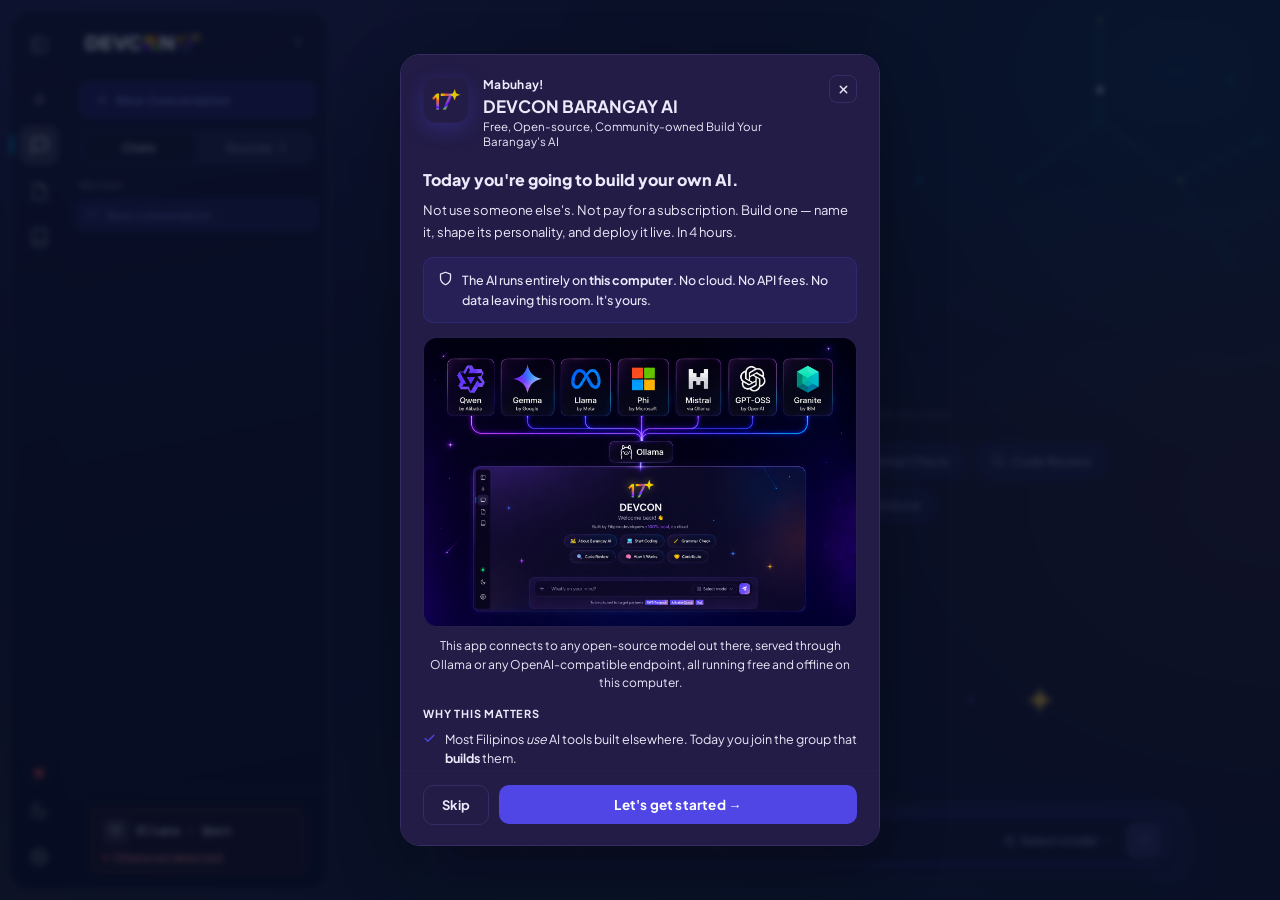
==== index.html @ cfa4aafc "Fix/cleanup ui (#5) * refactor(styles): enhance light and dark theme styles for improved readability" ====
﻿<!DOCTYPE html>
<html lang="en">
<head>
<meta charset="UTF-8">
<meta name="viewport" content="width=device-width, initial-scale=1.0">
<title>DEVCON.PH — Barangay AI</title>
<script>
  // Resolve theme before first paint — defaults to dark, honors a saved choice.
  (function () {
    var saved = null;
    try { saved = localStorage.getItem('barangayai_theme'); } catch (e) {}
    if (saved !== 'light') document.documentElement.setAttribute('data-theme', 'dark');
  })();
</script>
<link rel="stylesheet" href="vendor/fonts.css">
<link rel="stylesheet" href="styles.css">
</head>
<body>

<svg class="bg-scene" aria-hidden="true" focusable="false" viewBox="0 0 1440 900" preserveAspectRatio="xMidYMax slice" xmlns="http://www.w3.org/2000/svg">
  <defs>
    <symbol id="bg-sparkle-shape" viewBox="-10 -10 20 20">
      <path d="M0,-10 C1,-3 3,-1 10,0 C3,1 1,3 0,10 C-1,3 -3,1 -10,0 C-3,-1 -1,-3 0,-10 Z"/>
    </symbol>
  </defs>

  <!-- Small circuit/constellation node-graph, echoing the hero art's
       upper-right connected-dot cluster -->
  <g class="bg-constellation" fill="none" stroke="var(--dc-accent)" stroke-width="1">
    <line x1="1180" y1="20" x2="1180" y2="120"/>
    <line x1="1180" y1="120" x2="1260" y2="180"/>
    <line x1="1260" y1="180" x2="1340" y2="140"/>
    <line x1="1260" y1="180" x2="1310" y2="260"/>
    <line x1="1180" y1="120" x2="1100" y2="180"/>
  </g>
  <g class="bg-constellation" stroke="none">
    <circle cx="1180" cy="20" r="2.5" fill="var(--scene-gold)"/>
    <circle cx="1180" cy="120" r="2" fill="var(--dc-accent)"/>
    <circle cx="1260" cy="180" r="2.5" fill="var(--scene-gold)"/>
    <circle cx="1340" cy="140" r="2" fill="var(--dc-accent)"/>
    <circle cx="1310" cy="260" r="2" fill="var(--dc-accent)"/>
    <circle cx="1100" cy="180" r="2" fill="var(--dc-accent)"/>
  </g>

  <!-- Dust/ember particle field, scattered across the whole scene rather
       than one corner, like the drifting motes around the hero art's
       track and skyline -->
  <g class="bg-particles">
    <circle cx="1180" cy="90" r="3" fill="var(--scene-dust)"/>
    <circle cx="1310" cy="80" r="2" fill="var(--dc-accent)"/>
    <circle cx="1380" cy="200" r="3" fill="var(--scene-gold)"/>
    <circle cx="1000" cy="180" r="2" fill="var(--dc-accent)"/>
    <circle cx="120" cy="120" r="2" fill="var(--scene-dust)"/>
    <circle cx="60" cy="300" r="2.5" fill="var(--scene-gold)"/>
    <circle cx="700" cy="500" r="2" fill="var(--scene-gold)"/>
    <circle cx="950" cy="620" r="2" fill="var(--dc-accent)"/>
    <circle cx="300" cy="780" r="2.5" fill="var(--dc-orange)"/>
    <circle cx="1050" cy="700" r="2" fill="var(--dc-violet)"/>
  </g>

  <!-- Four-point sparkle flourishes at a few focal points, echoing the
       star in the "17✦" mark -->
  <use class="bg-sparkle" href="#bg-sparkle-shape" x="1106" y="686" width="28" height="28" fill="var(--scene-gold)"/>
  <use class="bg-sparkle" href="#bg-sparkle-shape" x="541" y="771" width="18" height="18" fill="var(--dc-accent)"/>
  <use class="bg-sparkle" href="#bg-sparkle-shape" x="142" y="492" width="16" height="16" fill="var(--dc-violet)"/>
</svg>

<div class="sidebar-overlay" id="overlay"></div>

<!-- MOBILE-ONLY sidebar trigger — the icon rail (the only other way to reach
     the sidebar) is hidden below 640px, and the header itself is hidden on
     the welcome screen, so this floating button is the sole entry point
     while no conversation is active. -->
<button class="mobile-menu-btn" id="mobile-menu-btn" onclick="toggleSidebar()" title="Open sidebar" aria-label="Open sidebar">
  <svg width="18" height="18" viewBox="0 0 24 24" fill="none" stroke="currentColor" stroke-width="2" stroke-linecap="round" stroke-linejoin="round"><line x1="3" y1="6" x2="21" y2="6"/><line x1="3" y1="12" x2="21" y2="12"/><line x1="3" y1="18" x2="21" y2="18"/></svg>
</button>

<!-- ICON RAIL -->
<nav class="icon-rail" id="icon-rail">
  <button class="rail-btn rail-toggle-btn" onclick="toggleSidebar()" title="Toggle sidebar">
    <svg width="18" height="18" viewBox="0 0 24 24" fill="none" stroke="currentColor" stroke-width="2" stroke-linecap="round" stroke-linejoin="round"><rect x="3" y="3" width="18" height="18" rx="2"/><line x1="9" y1="3" x2="9" y2="21"/></svg>
  </button>
  <button class="rail-btn" onclick="newChat()" title="New Conversation">
    <svg width="19" height="19" viewBox="0 0 24 24" fill="none" stroke="currentColor" stroke-width="2.2" stroke-linecap="round" stroke-linejoin="round"><path d="M12 5v14M5 12h14"/></svg>
  </button>
  <button class="rail-btn active" data-railtab="chats" onclick="sidebarTab('chats')" title="Chats">
    <svg width="19" height="19" viewBox="0 0 24 24" fill="none" stroke="currentColor" stroke-width="2" stroke-linecap="round" stroke-linejoin="round"><path d="M21 15a2 2 0 0 1-2 2H7l-4 4V5a2 2 0 0 1 2-2h14a2 2 0 0 1 2 2z"/></svg>
  </button>
  <button class="rail-btn" data-railtab="sources" onclick="sidebarTab('sources')" title="Sources">
    <svg width="19" height="19" viewBox="0 0 24 24" fill="none" stroke="currentColor" stroke-width="2" stroke-linecap="round" stroke-linejoin="round"><path d="M14 2H6a2 2 0 0 0-2 2v16a2 2 0 0 0 2 2h12a2 2 0 0 0 2-2V8z"/><path d="M14 2v6h6"/></svg>
  </button>
  <button class="rail-btn" data-owner-only onclick="openGuide()" title="Camp Guidebook">
    <svg width="19" height="19" viewBox="0 0 24 24" fill="none" stroke="currentColor" stroke-width="2" stroke-linecap="round" stroke-linejoin="round"><path d="M4 19.5A2.5 2.5 0 0 1 6.5 17H20"/><path d="M6.5 2H20v20H6.5A2.5 2.5 0 0 1 4 19.5v-15A2.5 2.5 0 0 1 6.5 2z"/></svg>
  </button>
  <div class="rail-spacer"></div>
  <div class="rail-dot checking" id="rail-dot" title="Model connection"></div>
  <button class="rail-btn" onclick="toggleTheme()" title="Toggle theme">
    <svg id="rail-theme-icon" width="18" height="18" viewBox="0 0 24 24" fill="none" stroke="currentColor" stroke-width="2" stroke-linecap="round" stroke-linejoin="round"><path d="M21 12.79A9 9 0 1 1 11.21 3 7 7 0 0 0 21 12.79z"/></svg>
  </button>
  <button class="rail-btn" data-owner-only onclick="openSettings()" title="Settings">
    <svg width="18" height="18" viewBox="0 0 24 24" fill="none" stroke="currentColor" stroke-width="2" stroke-linecap="round" stroke-linejoin="round"><circle cx="12" cy="12" r="3"/><path d="M19.4 15a1.65 1.65 0 0 0 .33 1.82l.06.06a2 2 0 1 1-2.83 2.83l-.06-.06a1.65 1.65 0 0 0-1.82-.33 1.65 1.65 0 0 0-1 1.51V21a2 2 0 1 1-4 0v-.09A1.65 1.65 0 0 0 9 19.4a1.65 1.65 0 0 0-1.82.33l-.06.06a2 2 0 1 1-2.83-2.83l.06-.06a1.65 1.65 0 0 0 .33-1.82 1.65 1.65 0 0 0-1.51-1H3a2 2 0 1 1 0-4h.09A1.65 1.65 0 0 0 4.6 9a1.65 1.65 0 0 0-.33-1.82l-.06-.06a2 2 0 1 1 2.83-2.83l.06.06a1.65 1.65 0 0 0 1.82.33H9a1.65 1.65 0 0 0 1-1.51V3a2 2 0 1 1 4 0v.09a1.65 1.65 0 0 0 1 1.51 1.65 1.65 0 0 0 1.82-.33l.06-.06a2 2 0 1 1 2.83 2.83l-.06.06a1.65 1.65 0 0 0-.33 1.82V9a1.65 1.65 0 0 0 1.51 1H21a2 2 0 1 1 0 4h-.09a1.65 1.65 0 0 0-1.51 1Z"/></svg>
  </button>
</nav>

<!-- SIDEBAR -->
<aside class="sidebar" id="sidebar" data-tab="chats">
  <div class="sidebar-brand">
    <div class="logo-wrapper">
      <div class="brand-text">
        <img class="brand-wordmark" src="assets/logos/light_logo.png" alt="DEVCON — AI Sa Barangay">
      </div>
      <div class="logo-tooltip">
        <div class="logo-tooltip-label">Powered by</div>
        <div class="logo-tooltip-brand">
          <svg width="11" height="11" viewBox="0 0 24 24" fill="currentColor"><path d="M12 2C6.48 2 2 6.48 2 12s4.48 10 10 10 10-4.48 10-10S17.52 2 12 2zm-1 15v-4H7l5-8v4h4l-5 8z"/></svg>
          Alibaba Cloud
        </div>
      </div>
    </div>
    <button class="sidebar-collapse-btn" onclick="toggleSidebar()" title="Collapse sidebar">
      <svg width="14" height="14" viewBox="0 0 24 24" fill="none" stroke="currentColor" stroke-width="2.2" stroke-linecap="round" stroke-linejoin="round"><path d="m15 18-6-6 6-6"/></svg>
    </button>
  </div>

  <button class="new-chat-btn" onclick="newChat()" title="New Conversation">
    <svg width="14" height="14" viewBox="0 0 24 24" fill="none" stroke="currentColor" stroke-width="2.5" stroke-linecap="round" stroke-linejoin="round"><path d="M12 5v14M5 12h14"/></svg>
    <span class="nc-label">New Conversation</span>
  </button>

  <div class="seg-tabs">
    <button class="on" data-segtab="chats" onclick="sidebarTab('chats')">Chats</button>
    <button data-segtab="sources" onclick="sidebarTab('sources')">Sources</button>
  </div>

  <div class="sidebar-section">Recent</div>

  <div class="history-list" id="history-list">
    <div class="history-item active">
      <svg width="12" height="12" viewBox="0 0 24 24" fill="none" stroke="currentColor" stroke-width="2" stroke-linecap="round" stroke-linejoin="round"><path d="M21 15a2 2 0 0 1-2 2H7l-4 4V5a2 2 0 0 1 2-2h14a2 2 0 0 1 2 2z"/></svg>
      <span class="history-item-title">New conversation</span>
    </div>
  </div>

  <!-- SOURCES PANEL — same store as Settings → Training -->
  <div class="kb-panel" id="kb-panel">
    <div class="kb-head">
      <span class="kb-title">Sources</span>
      <span class="kb-total" id="kb-total"></span>
      <button class="kb-add" data-owner-only onclick="addSourceClick()" title="Add source files — grounds answers in your own content">+ Add</button>
    </div>
    <div class="kb-list" id="kb-list"></div>
  </div>
  <input type="file" id="kb-file-input" multiple style="display:none"
    accept=".txt,.md,.markdown,.json,.csv,.log,.pdf,.doc,.docx,text/plain,application/pdf,application/msword,application/vnd.openxmlformats-officedocument.wordprocessingml.document"
    onchange="handleSourceFiles(this.files); this.value='';">

  <div class="sidebar-footer">
    <!-- Starts in the "checking" state, not "connected": nothing has been
         probed yet at first paint, and a green chip that flips to red reads
         as a dropout rather than as a check that hadn't finished. -->
    <div class="sidebar-wifi checking" id="sidebar-wifi">
      <div class="sidebar-wifi-top">
        <div class="sidebar-wifi-icon">
          <svg width="14" height="14" viewBox="0 0 24 24" fill="none" stroke="rgba(255,255,255,0.7)" stroke-width="2" stroke-linecap="round" stroke-linejoin="round">
            <path d="M5 12.55a11 11 0 0 1 14.08 0"/><path d="M1.42 9a16 16 0 0 1 21.16 0"/><path d="M8.53 16.11a6 6 0 0 1 6.95 0"/><line x1="12" y1="20" x2="12.01" y2="20"/>
          </svg>
        </div>
        <div class="sidebar-wifi-ssid">Ollama · Qwen</div>
      </div>
      <div class="sidebar-wifi-status checking" id="sidebar-wifi-status">
        <div class="swifi-dot"></div>
        <span id="sidebar-wifi-text">Checking connection…</span>
      </div>
    </div>
  </div>
</aside>

<!-- MAIN -->
<main class="main welcome-mode" id="main-area">
  <header class="header">
    <button class="header-menu-btn" onclick="toggleSidebar()" title="Open sidebar" aria-label="Open sidebar">
      <svg width="18" height="18" viewBox="0 0 24 24" fill="none" stroke="currentColor" stroke-width="2" stroke-linecap="round" stroke-linejoin="round"><line x1="3" y1="6" x2="21" y2="6"/><line x1="3" y1="12" x2="21" y2="12"/><line x1="3" y1="18" x2="21" y2="18"/></svg>
    </button>
    <button class="back-btn" id="hamburger" onclick="resetWelcomeScreen()" aria-label="Back to main screen">
      <svg width="16" height="16" viewBox="0 0 24 24" fill="none" stroke="currentColor" stroke-width="2.5" stroke-linecap="round" stroke-linejoin="round"><polyline points="15 18 9 12 15 6"/></svg>
      Back
    </button>

    <div class="header-title">
      <!-- No model pill here: the status chip on the right already names the
           active model, and the composer names it again. -->
      <h1 id="chat-title" contenteditable="true" spellcheck="false" title="Click to rename this conversation" onblur="commitTitleRename(this)" onkeydown="handleTitleKey(event, this)">DEVCON</h1>
    </div>

    <div class="header-actions">
      <div class="status-chip checking" id="header-status-chip">
        <div class="status-dot" id="header-status-dot"></div>
        <span id="header-status-text">Checking…</span>
      </div>
      <button class="icon-btn" data-owner-only onclick="openGuide()" title="Camp Guide — full step-by-step guidebook">
        <svg width="15" height="15" viewBox="0 0 24 24" fill="none" stroke="currentColor" stroke-width="2" stroke-linecap="round" stroke-linejoin="round"><path d="M4 19.5A2.5 2.5 0 0 1 6.5 17H20"/><path d="M6.5 2H20v20H6.5A2.5 2.5 0 0 1 4 19.5v-15A2.5 2.5 0 0 1 6.5 2z"/></svg>
      </button>
      <button class="icon-btn" data-owner-only onclick="openSettings()" title="Personalize AI">
        <svg width="15" height="15" viewBox="0 0 24 24" fill="none" stroke="currentColor" stroke-width="2" stroke-linecap="round" stroke-linejoin="round"><circle cx="12" cy="12" r="3"/><path d="M19.4 15a1.65 1.65 0 0 0 .33 1.82l.06.06a2 2 0 0 1-2.83 2.83l-.06-.06a1.65 1.65 0 0 0-1.82-.33 1.65 1.65 0 0 0-1 1.51V21a2 2 0 0 1-4 0v-.09A1.65 1.65 0 0 0 9 19.4a1.65 1.65 0 0 0-1.82.33l-.06.06a2 2 0 0 1-2.83-2.83l.06-.06A1.65 1.65 0 0 0 4.68 15a1.65 1.65 0 0 0-1.51-1H3a2 2 0 0 1 0-4h.09A1.65 1.65 0 0 0 4.6 9a1.65 1.65 0 0 0-.33-1.82l-.06-.06a2 2 0 0 1 2.83-2.83l.06.06A1.65 1.65 0 0 0 9 4.68a1.65 1.65 0 0 0 1-1.51V3a2 2 0 0 1 4 0v.09a1.65 1.65 0 0 0 1 1.51 1.65 1.65 0 0 0 1.82-.33l.06-.06a2 2 0 0 1 2.83 2.83l-.06.06A1.65 1.65 0 0 0 19.4 9a1.65 1.65 0 0 0 1.51 1H21a2 2 0 0 1 0 4h-.09a1.65 1.65 0 0 0-1.51 1z"/></svg>
      </button>
      <button class="icon-btn" onclick="toggleTheme()" title="Toggle theme">
        <svg id="theme-icon" width="16" height="16" viewBox="0 0 24 24" fill="none" stroke="currentColor" stroke-width="2" stroke-linecap="round" stroke-linejoin="round"><circle cx="12" cy="12" r="5"/><path d="M12 1v2M12 21v2M4.22 4.22l1.42 1.42M18.36 18.36l1.42 1.42M1 12h2M21 12h2M4.22 19.78l1.42-1.42M18.36 5.64l1.42-1.42"/></svg>
      </button>
    </div>
  </header>

  <div class="chat-area" id="chat-area">
    <!-- Welcome screen -->
    <div class="welcome-screen" id="welcome-screen">
      <img class="welcome-icon" src="assets/logos/17_logo.png" alt="DEVCON 17">
      <div class="welcome-hero">
        <div class="welcome-title">DEVCON</div>
        <div class="welcome-greeting" id="welcome-greeting"><span id="welcome-greeting-text">Good to see you!</span> <svg width="14" height="14" viewBox="0 0 24 24" fill="none" stroke="currentColor" stroke-width="2" stroke-linecap="round" stroke-linejoin="round"><path d="M12 3l1.5 4.5L18 9l-4.5 1.5L12 15l-1.5-4.5L6 9l4.5-1.5L12 3z"/><path d="M5 3v4"/><path d="M3 5h4"/><path d="M19 17v4"/><path d="M17 19h4"/></svg></div>
      </div>
      <div class="welcome-brief" id="welcome-brief">Built by Filipino developers · 100% local, no cloud</div>
      <div class="suggestion-chips" id="suggestion-grid">
        <button class="suggestion-chip" onclick="suggest('What is DEVCON Barangay AI Code Camps? What will I learn and build today?')">
          <span class="suggestion-chip-icon"><svg width="14" height="14" viewBox="0 0 24 24" fill="none" stroke="currentColor" stroke-width="2" stroke-linecap="round" stroke-linejoin="round"><circle cx="12" cy="12" r="10"/><path d="M12 16v-4"/><path d="M12 8h.01"/></svg></span> About Barangay AI
        </button>
        <button class="suggestion-chip" onclick="suggest('I am a beginner. Give me a simple first coding exercise — write a Python function to call a local Ollama API endpoint and print the response.')">
          <span class="suggestion-chip-icon"><svg width="14" height="14" viewBox="0 0 24 24" fill="none" stroke="currentColor" stroke-width="2" stroke-linecap="round" stroke-linejoin="round"><polyline points="16 18 22 12 16 6"/><polyline points="8 6 2 12 8 18"/></svg></span> Start Coding
        </button>
        <button class="suggestion-chip" onclick="suggest('Please check my grammar and suggest improvements. Here is my text: [paste your text here]')">
          <span class="suggestion-chip-icon"><svg width="14" height="14" viewBox="0 0 24 24" fill="none" stroke="currentColor" stroke-width="2" stroke-linecap="round" stroke-linejoin="round"><path d="M12 20h9"/><path d="M16.5 3.5a2.121 2.121 0 1 1 3 3L7 19l-4 1 1-4Z"/></svg></span> Grammar Check
        </button>
        <button class="suggestion-chip" onclick="suggest('Please review my code, suggest improvements, and explain any issues you find. Here is my code: [paste your code here]')">
          <span class="suggestion-chip-icon"><svg width="14" height="14" viewBox="0 0 24 24" fill="none" stroke="currentColor" stroke-width="2" stroke-linecap="round" stroke-linejoin="round"><circle cx="11" cy="11" r="8"/><line x1="21" y1="21" x2="16.65" y2="16.65"/></svg></span> Code Review
        </button>
        <button class="suggestion-chip" onclick="suggest('How does a local AI model work? Explain what Ollama does and what Qwen is, using simple analogies a high school student would understand.')">
          <span class="suggestion-chip-icon"><svg width="14" height="14" viewBox="0 0 24 24" fill="none" stroke="currentColor" stroke-width="2" stroke-linecap="round" stroke-linejoin="round"><path d="M12 2a5 5 0 0 0-5 5c0 1.5.5 2.5 1 3.5.5 1 1 2 1 3.5h6c0-1.5.5-2.5 1-3.5.5-1 1-2 1-3.5a5 5 0 0 0-5-5z"/><path d="M9 21h6"/><path d="M10 18h4"/></svg></span> How It Works
        </button>
        <button class="suggestion-chip" onclick="suggest('How do I contribute to an open source project on GitHub as a complete beginner? Walk me through forking a repo and opening a pull request step by step.')">
          <span class="suggestion-chip-icon"><svg width="14" height="14" viewBox="0 0 24 24" fill="none" stroke="currentColor" stroke-width="2" stroke-linecap="round" stroke-linejoin="round"><circle cx="18" cy="18" r="3"/><circle cx="6" cy="6" r="3"/><path d="M13 6h3a2 2 0 0 1 2 2v7"/><line x1="6" y1="9" x2="6" y2="21"/></svg></span> Contribute
        </button>
      </div>
    </div>
  </div>

  <button class="scroll-bottom-btn" id="scroll-btn" onclick="scrollToBottom()">
    <svg width="15" height="15" viewBox="0 0 24 24" fill="none" stroke="currentColor" stroke-width="2.5" stroke-linecap="round" stroke-linejoin="round"><polyline points="6,9 12,15 18,9"/></svg>
  </button>

  <div class="input-area" id="input-area">
    <!-- Model picker (floats above input-box) -->
    <div class="model-dropdown" id="model-dropdown" data-owner-only>
      <div class="model-dd-search-row">
        <input type="text" class="model-dd-search" id="model-dd-search" placeholder="Search models…" oninput="filterModels(this.value)" autocomplete="off">
        <button class="model-dd-add" title="Add a model" onclick="openAddModels()">+</button>
      </div>
      <div class="model-dd-recent-label">Recent</div>
      <div class="model-dd-list" id="model-dd-list"></div>
    </div>
    <div class="input-box">
      <!-- Mirrors the textarea's typography off-screen. Once the draft is
           wider than the slot left between the controls, the composer moves
           the text onto its own full-width row above them — the textarea
           itself can't report this, since it always fills the width it's
           given. Kept inside .input-box so it inherits the same font. -->
      <span class="composer-measure" id="composer-measure" aria-hidden="true"></span>

      <div class="composer-controls" id="composer-controls">
        <!-- The whole tools menu is owner-only: every item in it (add a source,
             deep thinking, web search, swap the model) changes what the AI is
             or spends the owner's quota. -->
        <div class="tools-wrap" data-owner-only>
          <button class="tools-btn" id="tools-btn" onclick="toggleToolsDropdown()" title="Tools — sources, deep thinking, web search" aria-haspopup="true" aria-expanded="false">
            <svg width="18" height="18" viewBox="0 0 24 24" fill="none" stroke="currentColor" stroke-width="2" stroke-linecap="round" stroke-linejoin="round"><line x1="12" y1="5" x2="12" y2="19"/><line x1="5" y1="12" x2="19" y2="12"/></svg>
          </button>
          <div class="tools-dropdown" id="tools-dropdown">
            <div class="tools-section-label tools-item-model">Model</div>
            <button class="tools-item tools-item-model" id="model-select-mobile-btn" onclick="toggleModelDropdown(); closeToolsDropdown();" title="Select model">
              <span class="tools-item-ico" id="model-select-icon-mobile"><svg width="15" height="15" viewBox="0 0 24 24" fill="none" stroke="currentColor" stroke-width="2" stroke-linecap="round" stroke-linejoin="round"><rect x="4" y="4" width="16" height="16" rx="3"/><circle cx="9" cy="10" r="1" fill="currentColor"/><circle cx="15" cy="10" r="1" fill="currentColor"/><path d="M9 15h6"/></svg></span>
              <span class="tools-item-label" id="model-select-label-mobile">Select model</span>
            </button>
            <div class="tools-section-divider tools-item-model"></div>
            <button class="tools-item" id="kb-chip" onclick="addSourceClick(); closeToolsDropdown();" title="Add files — grounds answers in your own content">
              <span class="tools-item-ico"><svg width="15" height="15" viewBox="0 0 24 24" fill="none" stroke="currentColor" stroke-width="2.2" stroke-linecap="round" stroke-linejoin="round"><path d="M21.44 11.05l-9.19 9.19a6 6 0 0 1-8.49-8.49l9.19-9.19a4 4 0 0 1 5.66 5.66l-9.2 9.19a2 2 0 0 1-2.83-2.83l8.49-8.48"/></svg></span>
              <span class="tools-item-label">Add file</span>
            </button>
            <button class="tools-item" id="thinking-btn" onclick="toggleThinkingQuick()" aria-pressed="false" title="Deep thinking is OFF — click to enable">
              <span class="tools-item-ico"><svg width="15" height="15" viewBox="0 0 24 24" fill="none" stroke="currentColor" stroke-width="2" stroke-linecap="round" stroke-linejoin="round"><path d="M12 2a5 5 0 0 0-5 5c0 1.5.5 2.5 1 3.5.5 1 1 2 1 3.5h6c0-1.5.5-2.5 1-3.5.5-1 1-2 1-3.5a5 5 0 0 0-5-5z"/><path d="M9 21h6"/><path d="M10 18h4"/></svg></span>
              <span class="tools-item-label">Deep thinking</span>
              <span class="tools-item-check">✓</span>
            </button>
            <button class="tools-item" id="web-search-btn" onclick="toggleWebSearchQuick()" aria-pressed="false" title="Web search is OFF — click to enable">
              <span class="tools-item-ico"><svg width="15" height="15" viewBox="0 0 24 24" fill="none" stroke="currentColor" stroke-width="2" stroke-linecap="round" stroke-linejoin="round"><circle cx="12" cy="12" r="9"/><path d="M3 12h18"/><path d="M12 3a14 14 0 0 1 0 18 14 14 0 0 1 0-18"/></svg></span>
              <span class="tools-item-label">Web search</span>
              <span class="tools-item-check">✓</span>
            </button>
          </div>
        </div>
        <textarea
          id="message-input"
          placeholder="What's on your mind?"
          rows="1"
          onkeydown="handleKey(event)"
          oninput="autoResize()"
        ></textarea>
        <button class="model-select-btn" id="model-select-btn" data-owner-only onclick="toggleModelDropdown()" title="Select model">
          <span id="model-select-icon"><svg class="model-dd-icon" width="13" height="13" viewBox="0 0 24 24" fill="none" stroke="currentColor" stroke-width="2" stroke-linecap="round" stroke-linejoin="round"><rect x="4" y="4" width="16" height="16" rx="3"/><circle cx="9" cy="10" r="1" fill="currentColor"/><circle cx="15" cy="10" r="1" fill="currentColor"/><path d="M9 15h6"/></svg></span>
          <span id="model-select-label">Select model</span>
          <svg class="model-select-caret" width="11" height="11" viewBox="0 0 24 24" fill="none" stroke="currentColor" stroke-width="2.5" stroke-linecap="round" stroke-linejoin="round"><polyline points="6,9 12,15 18,9"/></svg>
        </button>
        <button class="send-btn idle" id="send-btn" onclick="handleSendClick()" title="Send message">
          <svg width="17" height="17" viewBox="0 0 24 24" fill="none" stroke="currentColor" stroke-width="2.4" stroke-linecap="round" stroke-linejoin="round"><path d="M12 19V5M5 12l7-7 7 7"/></svg>
        </button>
      </div>
    </div>
    <!-- Camp pitch material — owner-only, and stripped on ANY hosted copy by
         hideOwnerPitchFooter() (app/publish.js), published or not. A visitor
         gets the creator's credit line in its place. -->
    <div class="input-tip" id="input-tip" data-owner-only>
      <span class="input-tip-label">To be pitched to target partners</span>
      <span class="input-tip-badges">
        <span class="tip-badge dc-brand-gradient">AWS Bedrock</span>
        <span class="tip-badge dc-brand-gradient">Alibaba Cloud</span>
        <span class="tip-badge dc-brand-gradient">Sui</span>
      </span>
    </div>
    <div class="legal-disclaimer">
      <div class="legal-disclaimer-inner">
        AI can make mistakes. Verify outputs before acting on them.
      </div>
    </div>
  </div>

</main>

<!-- CAMP GUIDEBOOK — floating + dockable book panel -->
<aside class="guide-panel" id="guide-panel" data-owner-only hidden aria-label="Camp Guidebook">
  <div class="gp-resizer" id="gp-resizer" title="Drag to resize"></div>
  <div class="gp-head" id="gp-head">
    <span class="gp-grip" title="Drag to move">
      <svg width="13" height="13" viewBox="0 0 24 24" fill="currentColor"><circle cx="9" cy="6" r="1.6"/><circle cx="15" cy="6" r="1.6"/><circle cx="9" cy="12" r="1.6"/><circle cx="15" cy="12" r="1.6"/><circle cx="9" cy="18" r="1.6"/><circle cx="15" cy="18" r="1.6"/></svg>
    </span>
    <span class="gp-head-icon"><svg width="15" height="15" viewBox="0 0 24 24" fill="none" stroke="currentColor" stroke-width="2" stroke-linecap="round" stroke-linejoin="round"><path d="M4 19.5A2.5 2.5 0 0 1 6.5 17H20"/><path d="M6.5 2H20v20H6.5A2.5 2.5 0 0 1 4 19.5v-15A2.5 2.5 0 0 1 6.5 2z"/></svg></span>
    <span class="gp-title">Camp Guidebook</span>
    <span class="gp-head-spacer"></span>
    <button class="gp-btn" id="gp-dock-btn" onclick="toggleGuideDock()" title="Pin to the side (dock)">
      <svg width="14" height="14" viewBox="0 0 24 24" fill="none" stroke="currentColor" stroke-width="2" stroke-linecap="round" stroke-linejoin="round"><rect x="3" y="3" width="18" height="18" rx="2"/><line x1="15" y1="3" x2="15" y2="21"/></svg>
    </button>
    <button class="gp-btn" onclick="closeGuide()" title="Close guidebook">
      <svg width="13" height="13" viewBox="0 0 24 24" fill="none" stroke="currentColor" stroke-width="2.5" stroke-linecap="round" stroke-linejoin="round"><line x1="18" y1="6" x2="6" y2="18"/><line x1="6" y1="6" x2="18" y2="18"/></svg>
    </button>
  </div>

  <div class="gp-tabs" id="gp-tabs">
    <button class="gp-tab" onclick="gpGoto(0)">Overview</button>
    <button class="gp-tab" onclick="gpGoto(1)">Models 101</button>
    <button class="gp-tab" onclick="gpGoto(2)">Pre-install</button>
    <button class="gp-tab" onclick="gpGoto(3)">Fork</button>
    <button class="gp-tab" onclick="gpGoto(4)">Run</button>
    <button class="gp-tab" onclick="gpGoto(5)">Connect a Model</button>
    <button class="gp-tab" onclick="gpGoto(6)">Customize</button>
    <button class="gp-tab" onclick="gpGoto(7)">Publish</button>
  </div>

  <div class="gp-pages" id="gp-pages">

    <!-- PAGE 0 — Overview -->
    <section class="gp-page">
      <div class="gp-page-h">Build your own AI</div>
      <div class="gp-page-sub">The whole camp, one chapter at a time.</div>
      <div class="modal-section-title">Your 4-hour map</div>
      <div class="gp-map-row"><b>Hour 1</b><span>Understand the idea &amp; <strong>fork</strong> the code.</span></div>
      <div class="gp-map-row"><b>Hour 2</b><span><strong>Run</strong> the AI on this computer.</span></div>
      <div class="gp-map-row"><b>Hour 3</b><span><strong>Customize</strong> it in Settings — make it yours.</span></div>
      <div class="gp-map-row"><b>Hour 4</b><span><strong>Publish</strong> it as a shareable link &amp; open your first Pull Request.</span></div>
      <div class="modal-highlight" style="margin-top:16px">
        <svg width="15" height="15" viewBox="0 0 24 24" fill="none" stroke="currentColor" stroke-width="2" stroke-linecap="round" stroke-linejoin="round"><line x1="12" y1="17" x2="12" y2="22"/><path d="M5 17h14v-5a7 7 0 0 0-14 0z"/><line x1="9" y1="22" x2="15" y2="22"/></svg>
        <span><strong>Tip:</strong> Hit the <strong>pin</strong> button (top-right of this panel) to dock the guidebook beside the chat — read along while you build. You can also drag it anywhere.</span>
      </div>
    </section>

    <!-- PAGE 1 — Models 101 (decode the model name & choose one) -->
    <section class="gp-page">
      <div class="gp-page-h"><span class="gp-chip pre">First</span> Choose your model</div>
      <div class="gp-page-sub">Before you download anything, learn to read a model name — then <strong>you</strong> pick the one that fits your computer.</div>

      <div class="modal-highlight" style="margin-bottom:14px">
        <svg width="15" height="15" viewBox="0 0 24 24" fill="none" stroke="currentColor" stroke-width="2" stroke-linecap="round" stroke-linejoin="round" style="flex-shrink:0;margin-top:1px"><circle cx="12" cy="12" r="10"/><line x1="12" y1="16" x2="12" y2="12"/><line x1="12" y1="8" x2="12.01" y2="8"/></svg>
        <span>Model names look scary, but each part tells you one thing. Here's an example — read it left to right:</span>
      </div>
      <code class="guide-cmd">qwen2.5 : 3b - instruct - q4_K_M</code>
      <div class="gp-map-row"><b>qwen2.5</b><span><strong>Family &amp; version</strong> — who made it &amp; which release. <em>(This one's Qwen, by Alibaba — but it could be Llama, Gemma, Mistral, Phi…)</em></span></div>
      <div class="gp-map-row"><b>3b</b><span><strong>Size</strong> — how many "brain cells" (parameters).</span></div>
      <div class="gp-map-row"><b>instruct</b><span><strong>Flavor</strong> — trained to follow your instructions &amp; chat.</span></div>
      <div class="gp-map-row"><b>q4_K_M</b><span><strong>Quantization</strong> — how compressed the file is.</span></div>
      <p class="gp-page-sub" style="margin-top:6px">Almost every model — Qwen, Llama, Gemma, Mistral — follows this same pattern. Learn it once, read them all.</p>

      <div class="modal-section-title" style="margin-top:20px">1 · Size — what is "2B / 3B / 7B"?</div>
      <p class="modal-text"><strong>B = billions of parameters</strong> — the model's adjustable knobs. More knobs = more knowledge, but a bigger download and slower replies. Think engine size.</p>
      <div class="guide-step"><div class="guide-step-num">S</div><div class="guide-step-body">
        <b>1B–3B</b><p>Small &amp; fast. Runs on almost any laptop. Safest pick for camp.</p></div></div>
      <div class="guide-step"><div class="guide-step-num">M</div><div class="guide-step-body">
        <b>7B–8B</b><p>Smarter, needs a decent machine (~8GB+ RAM). The popular sweet spot.</p></div></div>
      <div class="guide-step"><div class="guide-step-num">L</div><div class="guide-step-body">
        <b>13B–70B+</b><p>Very capable, but heavy — usually needs a strong GPU or a server.</p></div></div>
      <p class="gp-page-sub" style="margin-top:4px">Rule of thumb: pick the <strong>biggest model that still feels fast</strong> on your computer.</p>

      <div class="modal-section-title" style="margin-top:20px">2 · Flavor — "instruct" / "base" / "chat"</div>
      <div class="guide-step"><div class="guide-step-num">★</div><div class="guide-step-body">
        <b>instruct (or chat)</b><p>Trained to <em>follow instructions</em> and hold a conversation. This is what you want for a chatbot. <strong>Pick this one.</strong></p></div></div>
      <div class="guide-step"><div class="guide-step-num">○</div><div class="guide-step-body">
        <b>base</b><p>Raw text-completion only — it just continues your text, it doesn't "answer". For researchers/fine-tuning, not chat.</p></div></div>
      <p class="gp-page-sub" style="margin-top:4px">Other tags you'll see: <strong>code</strong> (tuned for programming), <strong>vision / VL</strong> (can read images), <strong>R / reasoning</strong> (thinks step-by-step).</p>

      <div class="modal-section-title" style="margin-top:20px">3 · Quantization — "Q2 / Q4 / Q8"</div>
      <p class="modal-text">Quantization <strong>shrinks the model</strong> so it fits &amp; runs on normal computers. The number is roughly the bits per knob: <strong>lower = smaller &amp; faster, but a little less accurate.</strong> Like saving a photo as JPG — smaller file, slightly less detail.</p>
      <div class="gp-map-row"><b>Q2 / Q3</b><span>Tiniest &amp; fastest, but noticeably "dumber". Only if you're tight on space.</span></div>
      <div class="gp-map-row"><b>Q4</b><span><strong>The sweet spot</strong> — small &amp; fast, still smart. The usual default.</span></div>
      <div class="gp-map-row"><b>Q5 / Q6</b><span>A bit bigger, a bit sharper. Nice if you have the room.</span></div>
      <div class="gp-map-row"><b>Q8</b><span>Almost identical to the full model. Largest of the quantized set.</span></div>
      <p class="gp-page-sub" style="margin-top:6px">The extra letters (<strong>K_M</strong>, <strong>K_S</strong>) are just smarter compression recipes — <em>M</em> = medium, <em>S</em> = small. Don't overthink them.</p>
      <p class="gp-page-sub" style="margin-top:2px">No Q tag at all? Ollama just picked a sensible default (usually Q4) for you.</p>

      <div class="modal-section-title" style="margin-top:20px">Your turn — pick one</div>
      <p class="modal-text">Browse what's available at <a href="https://ollama.com/library" target="_blank" rel="noopener">ollama.com/library →</a>, then choose using the pattern above. A safe formula for most laptops:</p>
      <code class="guide-cmd">a 1B–3B · instruct · Q4 model</code>
      <div class="modal-highlight" style="margin-top:14px">
        <svg width="15" height="15" viewBox="0 0 24 24" fill="none" stroke="currentColor" stroke-width="2" stroke-linecap="round" stroke-linejoin="round" style="flex-shrink:0;margin-top:1px"><path d="M9 18h6"/><path d="M10 22h4"/><path d="M12 2a7 7 0 0 0-4 12.7c.6.5.9 1.2 1 1.9h6c.1-.7.4-1.4 1-1.9A7 7 0 0 0 12 2z"/></svg>
        <span><strong>Not sure?</strong> <code>qwen2.5:3b</code> is a great default for today — but <code>llama3.2:3b</code>, <code>gemma2:2b</code> or <code>phi3:mini</code> work too. Your camp, your call.</span>
      </div>
    </section>

    <!-- PAGE 2 — Pre-install -->
    <section class="gp-page">
      <div class="gp-page-h"><span class="gp-chip pre">Before</span> Pre-install</div>
      <div class="gp-page-sub">Set these up before the 4 hours start — it saves time.</div>
      <div class="guide-step"><div class="guide-step-num">1</div><div class="guide-step-body">
        <b>Install Ollama</b><p>The free app that runs the AI on your computer.</p>
        <p><a href="https://ollama.com/download" target="_blank" rel="noopener">ollama.com/download →</a></p></div></div>
      <div class="guide-step"><div class="guide-step-num">2</div><div class="guide-step-body">
        <b>Download the model you picked</b><p>Use the model you chose in <strong>Models 101</strong>. Run this once in your terminal — swap in your model name (example shown, ~2GB).</p>
        <code class="guide-cmd">ollama pull qwen2.5:3b</code></div></div>
      <div class="guide-step"><div class="guide-step-num">3</div><div class="guide-step-body">
        <b>Let the browser talk to Ollama</b><p>Do this now and Hour 2 gets much easier. By default Ollama refuses requests coming from a web page, so the app would load but never reply. Run this once, then <strong>quit Ollama and reopen it</strong> — the permission sticks from then on, on every restart.</p>
        <code class="guide-cmd" data-ollama-cmd="persist">echo 'export OLLAMA_ORIGINS="*"' &gt;&gt; ~/.zshrc</code>
        <p>Skipping this is fine — Hour 2 has a script that handles it each time. This just means you never think about it again.</p></div></div>
      <div class="guide-step"><div class="guide-step-num">4</div><div class="guide-step-body">
        <b>Install VS Code</b><p>To open and edit the project files. Free.</p>
        <p><a href="https://code.visualstudio.com" target="_blank" rel="noopener">code.visualstudio.com →</a></p></div></div>
      <div class="guide-step"><div class="guide-step-num">5</div><div class="guide-step-body">
        <b>A way to serve the folder</b><p>The app has to be opened through a small local web server, not by double-clicking <em>index.html</em>. Any <strong>one</strong> of these works — check if you already have it:</p>
        <code class="guide-cmd">python --version</code>
        <p>No Python? Either <a href="https://python.org/downloads" target="_blank" rel="noopener">install it →</a>, use <code>npx serve .</code> if you have Node, or add the <strong>Live Server</strong> extension in VS Code (easiest — right-click <em>index.html</em> → <em>Open with Live Server</em>).</p></div></div>
      <div class="guide-step"><div class="guide-step-num">6</div><div class="guide-step-body">
        <b>Install Git</b><p>Uploads your code to GitHub later.</p>
        <p><a href="https://git-scm.com/downloads" target="_blank" rel="noopener">git-scm.com/downloads →</a></p></div></div>
      <div class="guide-step"><div class="guide-step-num">7</div><div class="guide-step-body">
        <b>Free GitHub account</b><p>Where your code lives online.</p>
        <p><a href="https://github.com/signup" target="_blank" rel="noopener">github.com/signup →</a></p></div></div>
      <div class="guide-step"><div class="guide-step-num">8</div><div class="guide-step-body">
        <b>Free Vercel account</b><p>Puts your AI online. Sign in <em>with GitHub</em> so they connect.</p>
        <p><a href="https://vercel.com/signup" target="_blank" rel="noopener">vercel.com/signup →</a></p></div></div>
      <div class="guide-step"><div class="guide-step-num">9</div><div class="guide-step-body">
        <b>Use Chrome or Edge</b><p>Recommended browser for this app.</p></div></div>
    </section>

    <!-- PAGE 3 — Hour 1 Fork -->
    <section class="gp-page">
      <div class="gp-page-h"><span class="gp-chip">Hour 1</span> Understand &amp; fork</div>
      <div class="gp-page-sub">Learn the idea, then get your own copy of the code.</div>
      <div class="guide-step"><div class="guide-step-num">1</div><div class="guide-step-body">
        <b>Read the welcome intro</b><p>The first pop-up explains what you're building. The glossary inside defines every word you'll hear today.</p></div></div>
      <div class="guide-step"><div class="guide-step-num">2</div><div class="guide-step-body">
        <b>Fork the project on GitHub</b><p>"Fork" = make your own copy. Open the repo and click <strong>Fork</strong> (top-right) so you have a version you can change freely.</p>
        <p><a href="https://github.com/Spod101/barangayAI" target="_blank" rel="noopener">github.com/Spod101/barangayAI →</a></p></div></div>
      <div class="guide-step"><div class="guide-step-num">3</div><div class="guide-step-body">
        <b>Get the code on your computer</b><p>Download the ZIP, or clone it with Git, then open the folder in VS Code. Use <em>your own</em> GitHub username here — that's your fork, the copy you're allowed to push to.</p>
        <code class="guide-cmd">git clone https://github.com/&lt;your-username&gt;/barangayAI.git</code>
        <p>Just reading along and not forking? Clone the original instead: <code>git clone https://github.com/Spod101/barangayAI.git</code></p></div></div>
    </section>

    <!-- PAGE 4 — Hour 2 Run -->
    <section class="gp-page">
      <div class="gp-page-h"><span class="gp-chip">Hour 2</span> Run it locally</div>
      <div class="gp-page-sub">Talk to your AI on your own machine — no internet needed.</div>
      <div class="guide-step"><div class="guide-step-num">1</div><div class="guide-step-body">
        <b>Start Ollama the right way</b><p>Open a terminal in the project folder and run the bundled script. It clears anything stuck on the port and starts the server with browser access enabled. <em>Leave that terminal open.</em></p>
        <code class="guide-cmd" data-ollama-cmd="script">./start-ollama.sh</code>
        <p>(You can also just double-click the file.) Prefer typing it yourself? This is the same thing in one line:</p>
        <code class="guide-cmd" data-ollama-cmd="restart">pkill -f ollama; OLLAMA_ORIGINS=* ollama serve</code></div></div>
      <div class="guide-step"><div class="guide-step-num">2</div><div class="guide-step-body">
        <b>Why that command and not just "ollama serve"</b><p>Opening the Ollama app alone is not enough. A browser refuses to talk to a server that hasn't said it's allowed — that permission is <code>OLLAMA_ORIGINS</code>. Without it the app loads fine but every message fails.</p></div></div>
      <div class="guide-step"><div class="guide-step-num">3</div><div class="guide-step-body">
        <b>Skip this step forever (optional)</b><p>Did the <strong>Pre-install</strong> step for this? Then you can ignore the script entirely — opening the normal Ollama app is enough. If not, run this once and restart Ollama; the permission sticks from then on.</p>
        <code class="guide-cmd" data-ollama-cmd="persist">echo 'export OLLAMA_ORIGINS="*"' &gt;&gt; ~/.zshrc</code></div></div>
      <div class="guide-step"><div class="guide-step-num">4</div><div class="guide-step-body">
        <b>Test it in the terminal</b><p>In a <em>second</em> window, type a message and see it reply. Type <em>/bye</em> to exit. (Use your own model name in place of the example.)</p>
        <code class="guide-cmd">ollama run qwen2.5:3b</code></div></div>
      <div class="guide-step"><div class="guide-step-num">5</div><div class="guide-step-body">
        <b>Serve the app</b><p>In a <em>third</em> terminal, from the project folder. Do <strong>not</strong> double-click <em>index.html</em> — opened that way the browser blocks parts of the app.</p>
        <code class="guide-cmd">python -m http.server 8000</code>
        <p>Then visit <code>http://localhost:8000</code>. (VS Code's <strong>Live Server</strong> extension does the same job with a right-click.)</p></div></div>
      <div class="guide-step"><div class="guide-step-num">6</div><div class="guide-step-body">
        <b>Check you're connected</b><p>The chip at the top-right should say <strong>Ollama</strong> with a green dot. In the sidebar, <strong>Sources</strong> already has a document loaded — that's the reference material your AI can quote from.</p></div></div>
      <div class="guide-step"><div class="guide-step-num">7</div><div class="guide-step-body">
        <b>Send your first message</b><p>Pick the model, type "Kumusta!" and watch it reply word-by-word.</p></div></div>

      <div class="guide-step"><div class="guide-step-num">!</div><div class="guide-step-body">
        <b>Stuck? "Port already in use" / "address already in use"</b><p>Something is already sitting on port 11434 — almost always an Ollama that started quietly in the background <em>without</em> browser access. It must be stopped before a new one can take the port. Run this, then start again:</p>
        <code class="guide-cmd" data-ollama-cmd="stop">pkill -f ollama</code>
        <p>The same fix applies when the app says <em>"Ollama isn't allowing browser requests"</em> even though Ollama is clearly running — that's the stale one answering.</p></div></div>
    </section>

    <!-- PAGE 5 — Connect a Model -->
    <section class="gp-page">
      <div class="gp-page-h">Connect a Model</div>
      <div class="gp-page-sub">Add another model to <em>this</em> app — a second local one, or a cloud provider. Open the model picker at the bottom of the chat and click <strong>Add Models</strong> (or <svg width="12" height="12" viewBox="0 0 24 24" fill="none" stroke="currentColor" stroke-width="2" stroke-linecap="round" stroke-linejoin="round" style="vertical-align:-1px"><circle cx="12" cy="12" r="3"/><path d="M19.4 15a1.65 1.65 0 0 0 .33 1.82l.06.06a2 2 0 0 1-2.83 2.83l-.06-.06a1.65 1.65 0 0 0-1.82-.33 1.65 1.65 0 0 0-1 1.51V21a2 2 0 0 1-4 0v-.09A1.65 1.65 0 0 0 9 19.4a1.65 1.65 0 0 0-1.82.33l-.06.06a2 2 0 0 1-2.83-2.83l.06-.06A1.65 1.65 0 0 0 4.68 15a1.65 1.65 0 0 0-1.51-1H3a2 2 0 0 1 0-4h.09A1.65 1.65 0 0 0 4.6 9a1.65 1.65 0 0 0-.33-1.82l-.06-.06a2 2 0 0 1 2.83-2.83l.06.06A1.65 1.65 0 0 0 9 4.68a1.65 1.65 0 0 0 1-1.51V3a2 2 0 0 1 4 0v.09a1.65 1.65 0 0 0 1 1.51 1.65 1.65 0 0 0 1.82-.33l.06-.06a2 2 0 0 1 2.83 2.83l-.06.06A1.65 1.65 0 0 0 19.4 9a1.65 1.65 0 0 0 1.51 1H21a2 2 0 0 1 0 4h-.09a1.65 1.65 0 0 0-1.51 1z"/></svg> → Model).</div>
      <div class="modal-highlight" style="margin-bottom:14px">
        <svg width="15" height="15" viewBox="0 0 24 24" fill="none" stroke="currentColor" stroke-width="2" stroke-linecap="round" stroke-linejoin="round" style="flex-shrink:0;margin-top:1px"><circle cx="12" cy="12" r="10"/><line x1="12" y1="16" x2="12" y2="12"/><line x1="12" y1="8" x2="12.01" y2="8"/></svg>
        <span>Anything you add here is saved <strong>in this browser only</strong> — it makes <em>your</em> copy work, not your published one. The live site gets its model from a Vercel environment variable instead — see the <strong>Publish</strong> tab.</span>
      </div>

      <div class="guide-step"><div class="guide-step-num">1</div><div class="guide-step-body">
        <b>Understand the two cards</b><p>The dialog has a <strong>LOCAL</strong> card (for Ollama on your machine) and an <strong>API</strong> card (for a cloud provider). For a live site you want the <strong>API</strong> card.</p>
        <p><em>Any OpenAI-compatible endpoint works — that's why one dialog fits them all.</em></p></div></div>

      <div class="guide-step"><div class="guide-step-num">2</div><div class="guide-step-body">
        <b>Pick a provider</b><p>Use the dropdown on the API card — <strong>DeepSeek</strong>, <strong>OpenAI</strong>, <strong>Together</strong>, <strong>Groq</strong>, or <strong>Custom</strong>. Choosing one auto-fills the endpoint URL for you. Pick <strong>Custom</strong> to paste your own.</p>
        <code class="guide-cmd">https://api.deepseek.com/v1</code></div></div>

      <div class="guide-step"><div class="guide-step-num">3</div><div class="guide-step-body">
        <b>Paste your API key</b><p>Get a key from the provider's dashboard and paste it in the <strong>API key</strong> field. The key is stored only in <em>this browser</em> — it never gets committed to your repo.</p></div></div>

      <div class="guide-step"><div class="guide-step-num">4</div><div class="guide-step-body">
        <b>Test, then Add</b><p>Click <strong>Test</strong> to confirm the endpoint is reachable (it pings <em>/models</em>). Then click <strong>Add</strong> — the app auto-discovers every model the endpoint offers and lists them. If a provider hides its model list, it falls back to a sensible default (e.g. <em>deepseek-chat</em>, <em>gpt-4o-mini</em>).</p></div></div>

      <div class="guide-step"><div class="guide-step-num">5</div><div class="guide-step-body">
        <b>Select your model &amp; manage endpoints</b><p>Open the picker again and choose the new cloud model — the header chip updates to show it. Under <strong>Added Models</strong> you can enable/disable individual models or remove an endpoint. Your added endpoints are saved and survive reloads.</p></div></div>

      <div class="guide-step"><div class="guide-step-num">6</div><div class="guide-step-body">
        <b>Adding a custom LOCAL endpoint</b><p>Running Ollama (or any OpenAI-compatible server) on another port or machine? Use the LOCAL card and paste its URL — e.g. <code class="guide-cmd">http://localhost:11434/v1</code> — add an optional key for protected servers, then <strong>Add</strong>. Same Test → Add flow.</p></div></div>
    </section>

    <!-- PAGE 6 — Hour 3 Customize -->
    <section class="gp-page">
      <div class="gp-page-h"><span class="gp-chip">Hour 3</span> Customize</div>
      <div class="gp-page-sub">Make it yours in Settings — do this <strong>before</strong> you publish.</div>
      <div class="guide-step"><div class="guide-step-num">1</div><div class="guide-step-body">
        <b>Open Settings</b><p>Click the gear icon (top-right). Everything updates the live preview as you type — no code.</p></div></div>
      <div class="guide-step"><div class="guide-step-num">2</div><div class="guide-step-body">
        <b>Name your AI</b><p><em>Bayani, Isko, Barangay AI…</em> It shows in the header, welcome screen &amp; avatars.</p></div></div>
      <div class="guide-step"><div class="guide-step-num">3</div><div class="guide-step-body">
        <b>Shape its personality</b><p>Write how it behaves — friendly tutor, barangay helper, coding buddy. This is its "system prompt".</p></div></div>
      <div class="guide-step"><div class="guide-step-num">4</div><div class="guide-step-body">
        <b>Pick the reply language</b><p>English, Filipino, Bisaya, Hiligaynon, Ilokano… It replies in your language no matter what you type.</p></div></div>
      <div class="guide-step"><div class="guide-step-num">5</div><div class="guide-step-body">
        <b>Brand color &amp; greeting</b><p>Set a color and a welcome message + suggestion chips. Make it feel like <em>your</em> product.</p></div></div>
      <div class="guide-step"><div class="guide-step-num">6</div><div class="guide-step-body">
        <b>Teach it your own material</b><p>Open <strong>Sources</strong> in the sidebar. One document is already loaded so the AI has something to quote from on day one — you can switch it off or delete it like any other. Drop in your own <em>.txt, .md, .pdf</em> or <em>.docx</em> and ask a question only that file could answer.</p>
        <p>The app doesn't stuff the whole file into every message — it pulls just the passages that match your question. That's why a long document still works on a small model.</p></div></div>
      <div class="guide-step"><div class="guide-step-num">7</div><div class="guide-step-body">
        <b>Save</b><p>Hit <strong>Save</strong> — the whole app updates instantly. This is exactly what your visitors will see.</p></div></div>
    </section>

    <!-- PAGE 7 — Hour 4 Deploy -->
    <section class="gp-page">
      <div class="gp-page-h"><span class="gp-chip">Hour 4</span> Share it with a link</div>
      <div class="gp-page-sub">Your AI already works — free and private, on your own machine. This last hour just proves it to the world.</div>
      <div class="modal-highlight" style="margin-bottom:12px">
        <svg width="15" height="15" viewBox="0 0 24 24" fill="none" stroke="currentColor" stroke-width="2" stroke-linecap="round" stroke-linejoin="round"><circle cx="12" cy="12" r="10"/><line x1="12" y1="8" x2="12" y2="12"/><line x1="12" y1="16" x2="12.01" y2="16"/></svg>
        <span><strong>Finish customizing first</strong> — that's the version the world will see.</span>
      </div>
      <div class="guide-step"><div class="guide-step-num">1</div><div class="guide-step-body">
        <b>Publish your AI</b><p>Everything you set up lives in <em>this browser</em> — that's why it's private, and why pushing your code alone would deploy the blank starter app instead of yours. <strong>Settings → Publish → Download my-ai.json</strong>, then drop that file into your project folder beside <em>index.html</em>.</p></div></div>
      <div class="guide-step"><div class="guide-step-num">2</div><div class="guide-step-body">
        <b>Save &amp; upload with Git</b>
        <code class="guide-cmd">git add .
git commit -m "Publish my AI"
git push</code></div></div>
      <div class="guide-step"><div class="guide-step-num">3</div><div class="guide-step-body">
        <b>Import into Vercel</b><p>On Vercel: <strong>Add New → Project</strong>, pick your repo, click <strong>Deploy</strong>. No config needed.</p></div></div>
      <div class="guide-step"><div class="guide-step-num">4</div><div class="guide-step-body">
        <b>Get a free model key</b><p>Visitors can't reach the Ollama on <em>your</em> laptop — so the live copy borrows a hosted model. Get a free key at <a href="https://console.groq.com" target="_blank" rel="noopener">console.groq.com →</a> (no card needed). <em>Any OpenAI-compatible provider works if you already have one — but DeepSeek needs paid credits, so don't start there today.</em></p></div></div>
      <div class="guide-step"><div class="guide-step-num">5</div><div class="guide-step-body">
        <b>Add the key to Vercel — not to your code</b><p>On your project: <strong>Settings → Environment Variables</strong> → add <code>MODEL_API_KEY</code> with your key → <strong>Redeploy</strong>. Never paste a key into a file you commit: your repo is public, and keys in public repos get found and drained within hours.</p></div></div>
      <div class="guide-step"><div class="guide-step-num">6</div><div class="guide-step-body">
        <b>Open your URL and share it</b><p>You get a public link like <em>your-ai.vercel.app</em>. Anyone can chat with your AI — your name for it, your personality, your uploaded knowledge — and nobody but you can change what it is.</p></div></div>
      <div class="guide-step"><div class="guide-step-num">7</div><div class="guide-step-body">
        <b>Open your first Pull Request</b><p>On GitHub, open a PR from your fork. Your first open-source contribution — on record forever.</p></div></div>

      <div class="modal-highlight" style="margin-top:14px">
        <svg width="15" height="15" viewBox="0 0 24 24" fill="none" stroke="currentColor" stroke-width="2" stroke-linecap="round" stroke-linejoin="round" style="flex-shrink:0;margin-top:1px"><path d="M12 22s8-4 8-10V5l-8-3-8 3v7c0 6 8 10 8 10z"/></svg>
        <span><strong>Remember which one is the real one.</strong> The shared link runs on somebody else's computer, using a hosted model. The AI on <em>your</em> machine is the one that's free, offline, and private — nobody can meter it, price it, or switch it off. That's the one you actually built today.</span>
      </div>
      <p class="gp-page-sub" style="text-align:center;margin:14px 0 0">Stuck? Raise your hand — no dumb questions here.</p>
    </section>

  </div>

  <div class="gp-foot">
    <button class="gp-nav" id="gp-prev" onclick="gpPrev()">‹ Back</button>
    <span class="gp-progress" id="gp-progress">Page 1 of 8</span>
    <button class="gp-nav primary" id="gp-next" onclick="gpNext()">Next ›</button>
  </div>
</aside>

<!-- WELCOME MODAL -->
<div class="modal-backdrop" id="modal-backdrop" data-owner-only onclick="handleBackdropClick(event)">
  <div class="modal-card onboarding-card" id="modal-card">
    <div class="modal-header">
      <div class="logo-wrapper">
        <div class="modal-logo" style="background:var(--bg-panel);border:1px solid var(--border-light);padding:7px;box-sizing:border-box">
          <img src="assets/logos/17_logo.png" alt="DEVCON 17" style="width:100%;height:100%;object-fit:contain">
        </div>
        <div class="logo-tooltip">
          <div class="logo-tooltip-label">Powered by</div>
          <div class="logo-tooltip-brand">
            <svg width="11" height="11" viewBox="0 0 24 24" fill="currentColor"><path d="M12 2C6.48 2 2 6.48 2 12s4.48 10 10 10 10-4.48 10-10S17.52 2 12 2zm-1 15v-4H7l5-8v4h4l-5 8z"/></svg>
            Alibaba Cloud
          </div>
        </div>
      </div>
      <div class="modal-header-text">
        <div class="modal-mabuhay">Mabuhay!</div>
        <h2>DEVCON BARANGAY AI</h2>
        <p>Free, Open-source, Community-owned Build Your Barangay's AI</p>
      </div>
      <button class="modal-close" onclick="closeModal()" aria-label="Close">
        <svg width="13" height="13" viewBox="0 0 24 24" fill="none" stroke="currentColor" stroke-width="2.5" stroke-linecap="round" stroke-linejoin="round"><line x1="18" y1="6" x2="6" y2="18"/><line x1="6" y1="6" x2="18" y2="18"/></svg>
      </button>
    </div>

    <!-- ═══ STEP 1 — Intro (Let's get started) ═══ -->
    <div id="onboard-step-1">
    <div class="modal-body">

      <p class="modal-text" style="font-size:16px;font-weight:800;color:var(--text-primary);margin-bottom:8px;line-height:1.35">Today you're going to build your own AI.</p>
      <p class="modal-text">Not use someone else's. Not pay for a subscription. Build one — name it, shape its personality, and deploy it live. In 4 hours.</p>

      <div class="modal-highlight" style="margin-top:10px">
        <svg width="15" height="15" viewBox="0 0 24 24" fill="none" stroke="currentColor" stroke-width="2" stroke-linecap="round" stroke-linejoin="round" style="flex-shrink:0;margin-top:1px"><path d="M12 22s8-4 8-10V5l-8-3-8 3v7c0 6 8 10 8 10z"/></svg>
        <span>The AI runs entirely on <strong>this computer</strong>. No cloud. No API fees. No data leaving this room. It's yours.</span>
      </div>

      <img class="onboard-poster" src="assets/poster.png" alt="DEVCON Barangay AI — runs Qwen, Gemma, Llama, Phi, Mistral, Ollama, and Hugging Face models">
      <p class="gp-page-sub" style="text-align:center;margin-top:-4px">This app connects to any open-source model out there, served through Ollama or any OpenAI-compatible endpoint, all running free and offline on this computer.</p>

      <div class="modal-section-title">Why this matters</div>
      <div style="display:flex;flex-direction:column;gap:9px;margin-bottom:16px">
        <div style="display:flex;align-items:flex-start;gap:9px;font-size:12.5px;color:var(--text-secondary);line-height:1.55">
          <svg width="13" height="13" viewBox="0 0 24 24" fill="none" stroke="currentColor" stroke-width="2.5" stroke-linecap="round" stroke-linejoin="round" style="flex-shrink:0;margin-top:2px;color:var(--dc-blue)"><polyline points="20,6 9,17 4,12"/></svg>
          <span>Most Filipinos <em>use</em> AI tools built elsewhere. Today you join the group that <strong style="color:var(--text-primary)">builds</strong> them.</span>
        </div>
        <div style="display:flex;align-items:flex-start;gap:9px;font-size:12.5px;color:var(--text-secondary);line-height:1.55">
          <svg width="13" height="13" viewBox="0 0 24 24" fill="none" stroke="currentColor" stroke-width="2.5" stroke-linecap="round" stroke-linejoin="round" style="flex-shrink:0;margin-top:2px;color:var(--dc-blue)"><polyline points="20,6 9,17 4,12"/></svg>
          <span>Everything here — the model, the code, the tools — is <strong style="color:var(--text-primary)">free and open source</strong>. No license. No per-token fees. Works on this school computer.</span>
        </div>
        <div style="display:flex;align-items:flex-start;gap:9px;font-size:12.5px;color:var(--text-secondary);line-height:1.55">
          <svg width="13" height="13" viewBox="0 0 24 24" fill="none" stroke="currentColor" stroke-width="2.5" stroke-linecap="round" stroke-linejoin="round" style="flex-shrink:0;margin-top:2px;color:var(--dc-blue)"><polyline points="20,6 9,17 4,12"/></svg>
          <span>By the end, you'll have a <strong style="color:var(--text-primary)">live URL</strong> and a <strong style="color:var(--text-primary)">GitHub contribution</strong> — things you can show to anyone.</span>
        </div>
      </div>

      <div class="modal-section-title">What you'll do today</div>
      <div style="margin-bottom:4px">
        <div class="gp-map-row"><b style="color:var(--text-primary)">Hour 1</b><span>Learn the concepts. Fork the repo on GitHub.</span></div>
        <div class="gp-map-row"><b style="color:var(--text-primary)">Hour 2</b><span>Run the AI on this machine. Talk to it from the terminal.</span></div>
        <div class="gp-map-row"><b style="color:var(--text-primary)">Hour 3</b><span>Name it. Give it a personality. Make it yours.</span></div>
        <div class="gp-map-row"><b style="color:var(--text-primary)">Hour 4</b><span>Publish it. Share the live URL. Open your first Pull Request.</span></div>
      </div>

      <details style="margin-top:18px;margin-bottom:8px">
        <summary style="font-size:11px;font-weight:700;color:var(--text-muted);text-transform:uppercase;letter-spacing:0.8px;cursor:pointer;user-select:none;list-style:none;display:flex;align-items:center;gap:6px;padding:4px 0">
          <svg width="12" height="12" viewBox="0 0 24 24" fill="none" stroke="currentColor" stroke-width="2" stroke-linecap="round" stroke-linejoin="round"><polyline points="6,9 12,15 18,9"/></svg>
          Camp day guide — how today works
        </summary>
      <div style="margin-top:10px;background:var(--dc-blue-light);border:1px solid var(--border);border-radius:10px;overflow:hidden;margin-bottom:4px">
        <div style="display:grid;grid-template-columns:auto 1fr;font-size:12.5px">
          <div style="padding:9px 12px;border-bottom:1px solid var(--border-light);border-right:1px solid var(--border-light);font-weight:600;color:var(--text-primary);white-space:nowrap">Ask questions</div>
          <div style="padding:9px 12px;border-bottom:1px solid var(--border-light);color:var(--text-secondary)">Raise your hand any time — there are no dumb questions here.</div>
          <div style="padding:9px 12px;border-bottom:1px solid var(--border-light);border-right:1px solid var(--border-light);font-weight:600;color:var(--text-primary);white-space:nowrap">Help each other</div>
          <div style="padding:9px 12px;border-bottom:1px solid var(--border-light);color:var(--text-secondary)">If your neighbor is stuck and you're not, help them. That's how open source works.</div>
          <div style="padding:9px 12px;border-bottom:1px solid var(--border-light);border-right:1px solid var(--border-light);font-weight:600;color:var(--text-primary);white-space:nowrap">Break things</div>
          <div style="padding:9px 12px;border-bottom:1px solid var(--border-light);color:var(--text-secondary)">Edit the code. See what breaks. That's how you learn what it actually does.</div>
          <div style="padding:9px 12px;border-bottom:1px solid var(--border-light);border-right:1px solid var(--border-light);font-weight:600;color:var(--text-primary);white-space:nowrap">No experience needed</div>
          <div style="padding:9px 12px;border-bottom:1px solid var(--border-light);color:var(--text-secondary)">If you can type and read, you can do this. The code is already here — you're just making it yours.</div>
          <div style="padding:9px 12px;border-right:1px solid var(--border-light);font-weight:600;color:var(--text-primary);white-space:nowrap">GitHub account</div>
          <div style="padding:9px 12px;color:var(--text-secondary)">You'll need one — it's free. Your PR at the end is your first open source contribution on record.</div>
        </div>
      </div>
      </details>

      <details style="margin-bottom:8px">
        <summary style="font-size:11px;font-weight:700;color:var(--text-muted);text-transform:uppercase;letter-spacing:0.8px;cursor:pointer;user-select:none;list-style:none;display:flex;align-items:center;gap:6px;padding:4px 0">
          <svg width="12" height="12" viewBox="0 0 24 24" fill="none" stroke="currentColor" stroke-width="2" stroke-linecap="round" stroke-linejoin="round"><polyline points="6,9 12,15 18,9"/></svg>
          Tech stack
        </summary>
        <div style="margin-top:10px;display:flex;flex-wrap:wrap;gap:6px">
          <a href="https://ollama.com/library/qwen2.5" target="_blank" rel="noopener" style="display:inline-flex;align-items:center;background:var(--dc-blue-light);border:1px solid var(--border);border-radius:20px;padding:4px 10px;font-size:11.5px;color:var(--text-primary);font-weight:600;text-decoration:none">Qwen 2.5 3B</a>
          <a href="https://ollama.com" target="_blank" rel="noopener" style="display:inline-flex;align-items:center;background:var(--dc-blue-light);border:1px solid var(--border);border-radius:20px;padding:4px 10px;font-size:11.5px;color:var(--text-primary);font-weight:600;text-decoration:none">Ollama</a>
          <a href="https://github.com/Spod101/barangayAI" target="_blank" rel="noopener" style="display:inline-flex;align-items:center;background:var(--dc-blue-light);border:1px solid var(--border);border-radius:20px;padding:4px 10px;font-size:11.5px;color:var(--text-primary);font-weight:600;text-decoration:none">GitHub</a>
          <a href="https://vercel.com" target="_blank" rel="noopener" style="display:inline-flex;align-items:center;background:var(--dc-blue-light);border:1px solid var(--border);border-radius:20px;padding:4px 10px;font-size:11.5px;color:var(--text-primary);font-weight:600;text-decoration:none">Vercel</a>
          <span style="display:inline-flex;align-items:center;background:var(--dc-blue-light);border:1px solid var(--border);border-radius:20px;padding:4px 10px;font-size:11.5px;color:var(--text-primary);font-weight:600">HTML + JS</span>
        </div>
      </details>

      <details style="margin-bottom:4px">
        <summary style="font-size:11px;font-weight:700;color:var(--text-muted);text-transform:uppercase;letter-spacing:0.8px;cursor:pointer;user-select:none;list-style:none;display:flex;align-items:center;gap:6px;padding:4px 0">
          <svg width="12" height="12" viewBox="0 0 24 24" fill="none" stroke="currentColor" stroke-width="2" stroke-linecap="round" stroke-linejoin="round"><polyline points="6,9 12,15 18,9"/></svg>
          Glossary — tap to expand the words you'll hear today
        </summary>
        <div style="margin-top:10px;display:flex;flex-direction:column;gap:0;border:1px solid var(--border-light);border-radius:10px;overflow:hidden">

          <div style="display:grid;grid-template-columns:90px 1fr;border-bottom:1px solid var(--border-light);font-size:12.5px">
            <div style="padding:10px 12px;background:var(--dc-blue-light);font-weight:700;color:var(--text-primary);display:flex;align-items:flex-start">AI</div>
            <div style="padding:10px 12px;color:var(--text-secondary);line-height:1.6">A program that learns patterns from data and uses them to answer questions or generate text. <span style="color:var(--text-muted);font-style:italic">Like autocomplete, but really, really good.</span></div>
          </div>

          <div style="display:grid;grid-template-columns:90px 1fr;border-bottom:1px solid var(--border-light);font-size:12.5px">
            <div style="padding:10px 12px;background:var(--dc-blue-light);font-weight:700;color:var(--text-primary);display:flex;align-items:flex-start">LLM</div>
            <div style="padding:10px 12px;color:var(--text-secondary);line-height:1.6">Large Language Model. The AI's brain — trained on billions of sentences to predict what word comes next. <span style="color:var(--text-muted);font-style:italic">Like a student who has read every book in the library.</span></div>
          </div>

          <div style="display:grid;grid-template-columns:90px 1fr;border-bottom:1px solid var(--border-light);font-size:12.5px">
            <div style="padding:10px 12px;background:var(--dc-blue-light);font-weight:700;color:var(--text-primary);display:flex;align-items:flex-start">Qwen</div>
            <div style="padding:10px 12px;color:var(--text-secondary);line-height:1.6">The specific AI model you're using today — made by Alibaba, free and open source, small enough to run on this computer. <span style="color:var(--text-muted);font-style:italic">Like a free, downloadable brain.</span></div>
          </div>

          <div style="display:grid;grid-template-columns:90px 1fr;border-bottom:1px solid var(--border-light);font-size:12.5px">
            <div style="padding:10px 12px;background:var(--dc-blue-light);font-weight:700;color:var(--text-primary);display:flex;align-items:flex-start">Ollama</div>
            <div style="padding:10px 12px;color:var(--text-secondary);line-height:1.6">Software that runs AI models on your own computer without needing the internet. <span style="color:var(--text-muted);font-style:italic">Like VLC for video — but for AI models.</span></div>
          </div>

          <div style="display:grid;grid-template-columns:90px 1fr;border-bottom:1px solid var(--border-light);font-size:12.5px">
            <div style="padding:10px 12px;background:var(--dc-blue-light);font-weight:700;color:var(--text-primary);display:flex;align-items:flex-start">API</div>
            <div style="padding:10px 12px;color:var(--text-secondary);line-height:1.6">Application Programming Interface. A way for two programs to talk to each other. Your chat app sends a message to Ollama's API, Ollama asks Qwen, Qwen replies. <span style="color:var(--text-muted);font-style:italic">Like a waiter — you don't go to the kitchen, you order through the waiter.</span></div>
          </div>

          <div style="display:grid;grid-template-columns:90px 1fr;border-bottom:1px solid var(--border-light);font-size:12.5px">
            <div style="padding:10px 12px;background:var(--dc-blue-light);font-weight:700;color:var(--text-primary);display:flex;align-items:flex-start">Terminal</div>
            <div style="padding:10px 12px;color:var(--text-secondary);line-height:1.6">A text window where you type commands directly to the computer. No clicking — just typing instructions. <span style="color:var(--text-muted);font-style:italic">Like texting your computer instead of tapping buttons.</span></div>
          </div>

          <div style="display:grid;grid-template-columns:90px 1fr;border-bottom:1px solid var(--border-light);font-size:12.5px">
            <div style="padding:10px 12px;background:var(--dc-blue-light);font-weight:700;color:var(--text-primary);display:flex;align-items:flex-start">GitHub</div>
            <div style="padding:10px 12px;color:var(--text-secondary);line-height:1.6">A website where developers store and share code. Think of it as Google Drive for code — but with version history and collaboration tools. <span style="color:var(--text-muted);font-style:italic">Your code lives here. Anyone can see, fork, and build on it.</span></div>
          </div>

          <div style="display:grid;grid-template-columns:90px 1fr;border-bottom:1px solid var(--border-light);font-size:12.5px">
            <div style="padding:10px 12px;background:var(--dc-blue-light);font-weight:700;color:var(--text-primary);display:flex;align-items:flex-start">Fork</div>
            <div style="padding:10px 12px;color:var(--text-secondary);line-height:1.6">Making your own copy of someone else's code on GitHub. You can change it however you want without affecting the original. <span style="color:var(--text-muted);font-style:italic">Like photocopying a recipe so you can add your own twist.</span></div>
          </div>

          <div style="display:grid;grid-template-columns:90px 1fr;border-bottom:1px solid var(--border-light);font-size:12.5px">
            <div style="padding:10px 12px;background:var(--dc-blue-light);font-weight:700;color:var(--text-primary);display:flex;align-items:flex-start">Pull Request</div>
            <div style="padding:10px 12px;color:var(--text-secondary);line-height:1.6">A way to suggest your changes back to the original project. The project owners review it and decide whether to merge it in. <span style="color:var(--text-muted);font-style:italic">Like submitting a revised chapter to an editor.</span></div>
          </div>

          <div style="display:grid;grid-template-columns:90px 1fr;border-bottom:1px solid var(--border-light);font-size:12.5px">
            <div style="padding:10px 12px;background:var(--dc-blue-light);font-weight:700;color:var(--text-primary);display:flex;align-items:flex-start">Vercel</div>
            <div style="padding:10px 12px;color:var(--text-secondary);line-height:1.6">A free hosting service. Connect your GitHub repo and it automatically gives your app a live public URL anyone can visit. <span style="color:var(--text-muted);font-style:italic">Like publishing your website in 60 seconds.</span></div>
          </div>

          <div style="display:grid;grid-template-columns:90px 1fr;border-bottom:1px solid var(--border-light);font-size:12.5px">
            <div style="padding:10px 12px;background:var(--dc-blue-light);font-weight:700;color:var(--text-primary);display:flex;align-items:flex-start">Open Source</div>
            <div style="padding:10px 12px;color:var(--text-secondary);line-height:1.6">Code that anyone can read, use, and improve for free. No hidden parts, no fees. <span style="color:var(--text-muted);font-style:italic">Like a recipe published in a community cookbook — anyone can cook it, improve it, and share it.</span></div>
          </div>

          <div style="display:grid;grid-template-columns:90px 1fr;border-bottom:1px solid var(--border-light);font-size:12.5px">
            <div style="padding:10px 12px;background:var(--dc-blue-light);font-weight:700;color:var(--text-primary);display:flex;align-items:flex-start">Streaming</div>
            <div style="padding:10px 12px;color:var(--text-secondary);line-height:1.6">Why the AI types word-by-word instead of all at once. The response is sent live as it's generated. <span style="color:var(--text-muted);font-style:italic">Like watching someone type a reply in real time, not waiting for them to hit send.</span></div>
          </div>

          <div style="display:grid;grid-template-columns:90px 1fr;border-bottom:1px solid var(--border-light);font-size:12.5px">
            <div style="padding:10px 12px;background:var(--dc-blue-light);font-weight:700;color:var(--text-primary);display:flex;align-items:flex-start">System Prompt</div>
            <div style="padding:10px 12px;color:var(--text-secondary);line-height:1.6">A hidden instruction you give the AI before the conversation starts. It shapes the AI's personality, role, and behavior. <span style="color:var(--text-muted);font-style:italic">Like a job description you give a new employee on their first day.</span></div>
          </div>

          <div style="display:grid;grid-template-columns:90px 1fr;border-bottom:1px solid var(--border-light);font-size:12.5px">
            <div style="padding:10px 12px;background:var(--dc-blue-light);font-weight:700;color:var(--text-primary);display:flex;align-items:flex-start">localhost</div>
            <div style="padding:10px 12px;color:var(--text-secondary);line-height:1.6">A special address that means "this computer." When you visit localhost:11434, you're talking to a server running on your own machine, not the internet. <span style="color:var(--text-muted);font-style:italic">Like calling your own phone — you're not calling someone else.</span></div>
          </div>

          <div style="display:grid;grid-template-columns:90px 1fr;border-bottom:1px solid var(--border-light);font-size:12.5px">
            <div style="padding:10px 12px;background:var(--dc-blue-light);font-weight:700;color:var(--text-primary);display:flex;align-items:flex-start">git push</div>
            <div style="padding:10px 12px;color:var(--text-secondary);line-height:1.6">A command that uploads your local code changes to GitHub. After this, your code is online and Vercel can pick it up. <span style="color:var(--text-muted);font-style:italic">Like hitting "sync" to upload your work to the cloud.</span></div>
          </div>

          <div style="display:grid;grid-template-columns:90px 1fr;border-bottom:1px solid var(--border-light);font-size:12.5px">
            <div style="padding:10px 12px;background:var(--dc-blue-light);font-weight:700;color:var(--text-primary);display:flex;align-items:flex-start">Frontier AI</div>
            <div style="padding:10px 12px;color:var(--text-secondary);line-height:1.6">The most powerful, cutting-edge AI models in the world — like GPT-4 or Gemini Ultra. They require massive computers and cost millions to run. <span style="color:var(--text-muted);font-style:italic">Like a Formula 1 car — incredible, but you can't park it in your garage.</span></div>
          </div>

          <div style="display:grid;grid-template-columns:90px 1fr;border-bottom:1px solid var(--border-light);font-size:12.5px">
            <div style="padding:10px 12px;background:var(--dc-blue-light);font-weight:700;color:var(--text-primary);display:flex;align-items:flex-start">Lightweight</div>
            <div style="padding:10px 12px;color:var(--text-secondary);line-height:1.6">A small AI model designed to run on regular hardware — like your laptop or school computer — without needing a powerful GPU. Qwen 2.5 3B is lightweight. <span style="color:var(--text-muted);font-style:italic">Like a motorcycle instead of a truck — less power, but you can actually own and drive it.</span></div>
          </div>

          <div style="display:grid;grid-template-columns:90px 1fr;border-bottom:1px solid var(--border-light);font-size:12.5px">
            <div style="padding:10px 12px;background:var(--dc-blue-light);font-weight:700;color:var(--text-primary);display:flex;align-items:flex-start">Hallucination</div>
            <div style="padding:10px 12px;color:var(--text-secondary);line-height:1.6">When an AI confidently states something that is completely wrong or made up. It doesn't know it's lying — it's just predicting plausible-sounding words. <span style="color:var(--text-muted);font-style:italic">Like a student who didn't study but still writes a very convincing wrong answer.</span></div>
          </div>

          <div style="display:grid;grid-template-columns:90px 1fr;border-bottom:1px solid var(--border-light);font-size:12.5px">
            <div style="padding:10px 12px;background:var(--dc-blue-light);font-weight:700;color:var(--text-primary);display:flex;align-items:flex-start">Parameters</div>
            <div style="padding:10px 12px;color:var(--text-secondary);line-height:1.6">The numbers inside an AI model that were learned during training. More parameters usually means smarter — Qwen 2.5 3B has ~3 billion of them. <span style="color:var(--text-muted);font-style:italic">Like the billions of neural connections in a human brain.</span></div>
          </div>

          <div style="display:grid;grid-template-columns:90px 1fr;border-bottom:1px solid var(--border-light);font-size:12.5px">
            <div style="padding:10px 12px;background:var(--dc-blue-light);font-weight:700;color:var(--text-primary);display:flex;align-items:flex-start">Training</div>
            <div style="padding:10px 12px;color:var(--text-secondary);line-height:1.6">The process of teaching an AI by feeding it huge amounts of text and adjusting its parameters until it gets good at predicting language. Qwen was trained by Alibaba. <span style="color:var(--text-muted);font-style:italic">Like studying for years before you can do a job — we skip this part and use the already-trained model.</span></div>
          </div>

          <div style="display:grid;grid-template-columns:90px 1fr;border-bottom:1px solid var(--border-light);font-size:12.5px">
            <div style="padding:10px 12px;background:var(--dc-blue-light);font-weight:700;color:var(--text-primary);display:flex;align-items:flex-start">Inference</div>
            <div style="padding:10px 12px;color:var(--text-secondary);line-height:1.6">When a trained AI model actually runs and answers questions. This is what happens when you send a message — the model is doing inference. <span style="color:var(--text-muted);font-style:italic">Training is studying. Inference is taking the exam.</span></div>
          </div>

          <div style="display:grid;grid-template-columns:90px 1fr;border-bottom:1px solid var(--border-light);font-size:12.5px">
            <div style="padding:10px 12px;background:var(--dc-blue-light);font-weight:700;color:var(--text-primary);display:flex;align-items:flex-start">Token</div>
            <div style="padding:10px 12px;color:var(--text-secondary);line-height:1.6">The basic unit an AI reads and writes — roughly a word or part of a word. AI models think in tokens, not letters or sentences. <span style="color:var(--text-muted);font-style:italic">Like how a song is made of notes, not just "music" as one thing.</span></div>
          </div>

          <div style="display:grid;grid-template-columns:90px 1fr;border-bottom:1px solid var(--border-light);font-size:12.5px">
            <div style="padding:10px 12px;background:var(--dc-blue-light);font-weight:700;color:var(--text-primary);display:flex;align-items:flex-start">Context Window</div>
            <div style="padding:10px 12px;color:var(--text-secondary);line-height:1.6">How much text an AI can "see" at once — its short-term memory for a conversation. Once the conversation is too long, early parts get forgotten. <span style="color:var(--text-muted);font-style:italic">Like a whiteboard — once it's full, you have to erase something to write more.</span></div>
          </div>

          <div style="display:grid;grid-template-columns:90px 1fr;border-bottom:1px solid var(--border-light);font-size:12.5px">
            <div style="padding:10px 12px;background:var(--dc-blue-light);font-weight:700;color:var(--text-primary);display:flex;align-items:flex-start">Quantization</div>
            <div style="padding:10px 12px;color:var(--text-secondary);line-height:1.6">A technique that shrinks an AI model's file size by storing its numbers less precisely — trading a tiny bit of quality for much lower memory use. <span style="color:var(--text-muted);font-style:italic">Like compressing a photo to JPEG — slightly lower quality, but 10x smaller file.</span></div>
          </div>

          <div style="display:grid;grid-template-columns:90px 1fr;border-bottom:1px solid var(--border-light);font-size:12.5px">
            <div style="padding:10px 12px;background:var(--dc-blue-light);font-weight:700;color:var(--text-primary);display:flex;align-items:flex-start">GPU</div>
            <div style="padding:10px 12px;color:var(--text-secondary);line-height:1.6">Graphics Processing Unit. A chip originally built for games that turns out to be perfect for running AI — it can do millions of math operations in parallel. <span style="color:var(--text-muted);font-style:italic">Like using a 100-lane highway instead of a single road.</span></div>
          </div>

          <div style="display:grid;grid-template-columns:90px 1fr;border-bottom:1px solid var(--border-light);font-size:12.5px">
            <div style="padding:10px 12px;background:var(--dc-blue-light);font-weight:700;color:var(--text-primary);display:flex;align-items:flex-start">Prompt</div>
            <div style="padding:10px 12px;color:var(--text-secondary);line-height:1.6">The message or question you type to the AI. How you write it matters a lot — a well-written prompt gets a much better answer. <span style="color:var(--text-muted);font-style:italic">Like asking a question in class — "explain gravity" vs "explain gravity using a basketball analogy for a Grade 7 student" gets very different answers.</span></div>
          </div>

          <div style="display:grid;grid-template-columns:90px 1fr;border-bottom:1px solid var(--border-light);font-size:12.5px">
            <div style="padding:10px 12px;background:var(--dc-blue-light);font-weight:700;color:var(--text-primary);display:flex;align-items:flex-start">RAG</div>
            <div style="padding:10px 12px;color:var(--text-secondary);line-height:1.6">Retrieval-Augmented Generation. A technique where you feed the AI extra documents before it answers, so it can give more accurate, specific responses. <span style="color:var(--text-muted);font-style:italic">Like an open-book exam — the AI can look things up before answering.</span></div>
          </div>

          <div style="display:grid;grid-template-columns:90px 1fr;font-size:12.5px">
            <div style="padding:10px 12px;background:var(--dc-blue-light);font-weight:700;color:var(--text-primary);display:flex;align-items:flex-start">Deployment</div>
            <div style="padding:10px 12px;color:var(--text-secondary);line-height:1.6">Publishing your app so other people can use it — not just on your machine. Today you deploy to Vercel so anyone with the link can use your AI. <span style="color:var(--text-muted);font-style:italic">Like moving from cooking for yourself to opening a carinderia.</span></div>
          </div>

        </div>
      </details>

    </div>

    <div style="padding:0 22px 20px">
      <details style="border-top:1px solid var(--border-light);padding-top:10px;margin-top:4px">
        <summary style="font-size:11px;font-weight:700;color:var(--text-muted);text-transform:uppercase;letter-spacing:0.8px;cursor:pointer;user-select:none;list-style:none;display:flex;align-items:center;gap:6px;padding:6px 0 12px">
          <svg width="12" height="12" viewBox="0 0 24 24" fill="none" stroke="currentColor" stroke-width="2" stroke-linecap="round" stroke-linejoin="round"><polyline points="6,9 12,15 18,9"/></svg>
          About DEVCON
        </summary>
        <div style="display:flex;gap:12px;align-items:flex-start;margin-bottom:12px">
          <div class="dc-brand-gradient" style="width:38px;height:38px;border-radius:10px;display:flex;align-items:center;justify-content:center;font-size:12px;font-weight:800;color:white;flex-shrink:0;letter-spacing:-0.5px">DC</div>
          <div>
            <div style="font-size:13.5px;font-weight:700;color:var(--text-primary);margin-bottom:3px">DEVCON Philippines</div>
            <div style="font-size:12px;color:var(--text-secondary);line-height:1.6">The Philippines&#39; largest developer community — a non-profit volunteer org that has been running tech events, code camps, and developer education since 2007.</div>
          </div>
        </div>
        <div style="display:flex;flex-direction:column;gap:7px;margin-bottom:14px">
          <div style="display:flex;align-items:flex-start;gap:9px;font-size:12.5px;color:var(--text-secondary);line-height:1.55">
            <svg width="13" height="13" viewBox="0 0 24 24" fill="none" stroke="currentColor" stroke-width="2.5" stroke-linecap="round" stroke-linejoin="round" style="flex-shrink:0;margin-top:2px;color:var(--dc-blue)"><polyline points="20,6 9,17 4,12"/></svg>
            <span><strong style="color:var(--text-primary)">AI Sa Barangay</strong> is DEVCON&#39;s mission made real — proving that Filipino students anywhere, in any school lab, can build real AI products with zero budget.</span>
          </div>
          <div style="display:flex;align-items:flex-start;gap:9px;font-size:12.5px;color:var(--text-secondary);line-height:1.55">
            <svg width="13" height="13" viewBox="0 0 24 24" fill="none" stroke="currentColor" stroke-width="2.5" stroke-linecap="round" stroke-linejoin="round" style="flex-shrink:0;margin-top:2px;color:var(--dc-blue)"><polyline points="20,6 9,17 4,12"/></svg>
            <span>Every camp is <strong style="color:var(--text-primary)">free</strong>. Every tool used is <strong style="color:var(--text-primary)">open source</strong>. Every student leaves with a live project and a GitHub contribution on their profile.</span>
          </div>
          <div style="display:flex;align-items:flex-start;gap:9px;font-size:12.5px;color:var(--text-secondary);line-height:1.55">
            <svg width="13" height="13" viewBox="0 0 24 24" fill="none" stroke="currentColor" stroke-width="2.5" stroke-linecap="round" stroke-linejoin="round" style="flex-shrink:0;margin-top:2px;color:var(--dc-blue)"><polyline points="20,6 9,17 4,12"/></svg>
            <span>DEVCON believes the next generation of AI builders should come from the Philippines — not just use tools built elsewhere.</span>
          </div>
        </div>
        <a href="https://devcon.ph/codecamps" target="_blank" rel="noopener" class="dc-brand-gradient" style="display:flex;align-items:center;justify-content:space-between;border-radius:12px;padding:14px 16px;text-decoration:none;margin-bottom:10px">
          <div>
            <div style="font-size:12.5px;font-weight:800;color:white;line-height:1.4;margin-bottom:5px">19,000+ geeks · 300 student-built projects<br>deployed to production every year · nationwide</div>
            <div style="font-size:11.5px;color:rgba(255,255,255,0.85);line-height:1.55">DEVCON reaches 19,000 in-person developers through its nationwide network of community chapters — and ships 300 student-built projects deployed to production every year across the Philippines.</div>
          </div>
          <svg width="18" height="18" viewBox="0 0 24 24" fill="none" stroke="white" stroke-width="2" stroke-linecap="round" stroke-linejoin="round" style="flex-shrink:0;margin-left:14px;opacity:0.9"><line x1="5" y1="12" x2="19" y2="12"/><polyline points="12,5 19,12 12,19"/></svg>
        </a>
        <div style="display:flex;gap:8px;flex-wrap:wrap;margin-bottom:10px">
          <a href="https://devcon.ph" target="_blank" rel="noopener" style="display:inline-flex;align-items:center;gap:5px;background:var(--dc-blue-light);border:1px solid var(--border);border-radius:20px;padding:4px 11px;font-size:11.5px;color:var(--text-primary);font-weight:600;text-decoration:none">devcon.ph</a>
          <a href="https://github.com/devcon-ph" target="_blank" rel="noopener" style="display:inline-flex;align-items:center;gap:5px;background:var(--dc-blue-light);border:1px solid var(--border);border-radius:20px;padding:4px 11px;font-size:11.5px;color:var(--text-primary);font-weight:600;text-decoration:none">github.com/devcon-ph</a>
          <a href="https://github.com/Spod101/barangayAI/fork" target="_blank" rel="noopener" style="display:inline-flex;align-items:center;gap:5px;background:var(--dc-blue-light);border:1px solid var(--border);border-radius:20px;padding:4px 11px;font-size:11.5px;color:var(--text-primary);font-weight:600;text-decoration:none">Fork this project</a>
        </div>
        <a href="https://devcon.ph/codecamps" target="_blank" rel="noopener" style="display:flex;align-items:center;justify-content:space-between;background:var(--bg-secondary);border:1px solid var(--border);border-radius:10px;padding:10px 14px;text-decoration:none">
          <span style="font-size:12px;font-weight:600;color:var(--text-primary)">19,000+ geeks · 300 student-built projects deployed to production every year</span>
          <svg width="13" height="13" viewBox="0 0 24 24" fill="none" stroke="currentColor" stroke-width="2" stroke-linecap="round" stroke-linejoin="round" style="flex-shrink:0;margin-left:10px;color:var(--text-muted)"><path d="M18 13v6a2 2 0 01-2 2H5a2 2 0 01-2-2V8a2 2 0 012-2h6"/><polyline points="15,3 21,3 21,9"/><line x1="10" y1="14" x2="21" y2="3"/></svg>
        </a>
      </details>
    </div>
    </div><!-- /#onboard-step-1 -->

    <!-- ═══ STEP 2 — Pick a model ═══ -->
    <div id="onboard-step-2" style="display:none">
    <div class="modal-body">
      <div class="modal-mabuhay" style="color:var(--dc-blue);font-size:12px;font-weight:800;letter-spacing:0.6px;text-transform:uppercase;margin-bottom:6px">Step 2 of 3 · Pick a model</div>
      <p class="modal-text" style="font-size:15px;font-weight:600;color:var(--text-primary);margin-bottom:4px">Which AI brain fits your PC?</p>
      <p class="modal-text" style="margin-bottom:10px">Models come in sizes — bigger means smarter but heavier. Here's what we suggest, plus a quick checker for your machine.</p>

      <div class="modal-section-title">Works with virtually any open-source model</div>
      <div class="model-chip-grid">
        <div class="model-chip"><img src="assets/logos/Qwen_logo.webp" alt=""><span><span class="model-chip-name">Qwen</span><br><span class="model-chip-by">by Alibaba</span></span></div>
        <div class="model-chip"><img src="assets/logos/gemma_logo.png" alt=""><span><span class="model-chip-name">Gemma</span><br><span class="model-chip-by">by Google</span></span></div>
        <div class="model-chip"><img src="assets/logos/Meta_logo.png" alt=""><span><span class="model-chip-name">Llama</span><br><span class="model-chip-by">by Meta</span></span></div>
        <div class="model-chip"><img src="assets/logos/microsoft_logo.png" alt=""><span><span class="model-chip-name">Phi</span><br><span class="model-chip-by">by Microsoft</span></span></div>
        <div class="model-chip"><img src="assets/logos/Mistral_logo.webp" alt=""><span><span class="model-chip-name">Mistral</span><br><span class="model-chip-by">open weights</span></span></div>
        <div class="model-chip"><img src="assets/logos/IBM_granite_logo.webp" alt=""><span><span class="model-chip-name">Granite</span><br><span class="model-chip-by">by IBM</span></span></div>
        <div class="model-chip"><img src="assets/logos/deepseek_logo.png" alt=""><span><span class="model-chip-name">DeepSeek</span><br><span class="model-chip-by">by DeepSeek AI</span></span></div>
        <div class="model-chip"><img src="assets/logos/open-ai_logo.png" alt=""><span><span class="model-chip-name">GPT-OSS</span><br><span class="model-chip-by">by OpenAI</span></span></div>
        <div class="model-chip"><img src="assets/logos/hugging_face.png" alt=""><span><span class="model-chip-name">Hugging Face</span><br><span class="model-chip-by">open model hub</span></span></div>
        <div class="model-chip"><img src="assets/logos/ollama_logo.png" alt=""><span><span class="model-chip-name">Ollama</span><br><span class="model-chip-by">runs them all, locally</span></span></div>
      </div>

      <!-- Installation requirements (collapsible) -->
      <details class="install-req">
        <summary><svg width="13" height="13" viewBox="0 0 24 24" fill="none" stroke="currentColor" stroke-width="2" stroke-linecap="round" stroke-linejoin="round" style="vertical-align:-2px;margin-right:4px"><rect x="8" y="2" width="8" height="4" rx="1"/><path d="M16 4h2a2 2 0 0 1 2 2v14a2 2 0 0 1-2 2H6a2 2 0 0 1-2-2V6a2 2 0 0 1 2-2h2"/><path d="M9 12h6"/><path d="M9 16h6"/></svg>View installation requirements</summary>
        <div class="install-req-body">
          <div class="install-req-row"><b>OS</b><span>Windows 10/11, macOS 12+, or Linux</span></div>
          <div class="install-req-row"><b>Ollama</b><span>Installed and running — <code data-ollama-cmd="start">OLLAMA_ORIGINS=* ollama serve</code> (free at ollama.com)</span></div>
          <div class="install-req-row"><b>RAM</b><span>4 GB minimum (1B models) · 8 GB comfortable (3B) · 16 GB+ for 7B and up</span></div>
          <div class="install-req-row"><b>Disk</b><span>1–5 GB free per model — downloaded once, then it works offline</span></div>
          <div class="install-req-row"><b>GPU</b><span>Optional. It speeds up replies, but CPU-only runs small models fine</span></div>
          <div class="install-req-row"><b>Browser</b><span>Chrome or Edge recommended</span></div>
        </div>
      </details>

      <!-- Our recommendation (curated) -->
      <div style="font-size:11.5px;font-weight:800;text-transform:uppercase;letter-spacing:0.5px;color:var(--text-secondary);margin-bottom:6px">Our recommendation</div>
      <div class="rec-group" style="margin-bottom:16px">
        <div class="rec-row">
          <img class="rec-logo" src="assets/logos/Qwen_logo.webp" alt="">
          <div class="rec-info">
            <span class="rec-name"><svg width="11" height="11" viewBox="0 0 24 24" fill="var(--dc-gold)" stroke="var(--dc-gold)" stroke-width="1" stroke-linecap="round" stroke-linejoin="round" style="vertical-align:-1px;margin-right:3px"><path d="M12 2l3.09 6.26L22 9.27l-5 4.87L18.18 21 12 17.77 5.82 21 7 14.14l-5-4.87 6.91-1.01L12 2z"/></svg>qwen2.5:1.5b <em>1.5B · ~1 GB download</em></span>
            <span class="rec-desc">Our top pick — light, fast, and runs on nearly any laptop.</span>
          </div>
          <button class="rec-copy" data-pull-tag="qwen2.5:1.5b" onclick="pullModelOneClick('qwen2.5:1.5b')" title="Download and install this model via Ollama">Download</button>
        </div>
        <div class="rec-row">
          <img class="rec-logo" src="assets/logos/Meta_logo.png" alt="">
          <div class="rec-info">
            <span class="rec-name">llama3.2:1b <em>1B · ~1.3 GB download</em></span>
            <span class="rec-desc">Meta's smallest — snappy even without a GPU.</span>
          </div>
          <button class="rec-copy" data-pull-tag="llama3.2:1b" onclick="pullModelOneClick('llama3.2:1b')" title="Download and install this model via Ollama">Download</button>
        </div>
        <div class="rec-row">
          <img class="rec-logo" src="assets/logos/gemma_logo.png" alt="">
          <div class="rec-info">
            <span class="rec-name">gemma3:1b <em>1B · ~0.8 GB download</em></span>
            <span class="rec-desc">Google's lightweight model — tiny download, quick replies.</span>
          </div>
          <button class="rec-copy" data-pull-tag="gemma3:1b" onclick="pullModelOneClick('gemma3:1b')" title="Download and install this model via Ollama">Download</button>
        </div>
      </div>

      <!-- Spec-based recommender -->
      <div class="onboard-setup-block" style="position:relative">
        <div class="onboard-setup-head">
          Not sure what model to use?
          <details class="spec-help">
            <summary aria-label="How to find your PC specs" title="How do I find my specs?">i</summary>
            <div class="spec-help-body">
              <b>Windows:</b> Press <kbd>Ctrl+Shift+Esc</kbd> → Performance tab. "Memory" is your RAM; click "GPU" and look for <em>Dedicated GPU memory</em> (that's VRAM). Or press <kbd>Win+R</kbd>, type <code>dxdiag</code>, and check the Display tab.<br><br>
              <b>Mac:</b>  menu → About This Mac. Apple Silicon (M1–M4) shares memory — pick "No dedicated GPU" and your RAM size.<br><br>
              <b>Linux:</b> <code>free -h</code> for RAM; <code>nvidia-smi</code> or <code>lspci | grep VGA</code> for GPU.
            </div>
          </details>
        </div>
        <p class="modal-text" style="font-size:12.5px;margin-bottom:10px">Tell us your PC's specs and we'll sort every model by fit. Tap the <b>i</b> if you don't know them.</p>
        <div class="rec-select-row">
          <label>System RAM
            <select id="rec-ram" class="rec-select" onchange="renderOnboardRecs()" required>
              <option value="" selected disabled>Select RAM</option>
              <option value="4">4 GB or less</option>
              <option value="8">8 GB</option>
              <option value="16">16 GB</option>
              <option value="32">32 GB</option>
              <option value="64">64 GB</option>
              <option value="128">128 GB or more</option>
            </select>
          </label>
          <label>Graphics (GPU)
            <select id="rec-gpu" class="rec-select" onchange="renderOnboardRecs()" required>
              <option value="" selected disabled>Select GPU</option>
              <option value="0">No dedicated GPU / integrated</option>
              <option value="4">4 GB VRAM (GTX 1650, RX 570)</option>
              <option value="6">6 GB VRAM (RTX 2060, 3050)</option>
              <option value="8">8 GB VRAM (RTX 3060 Ti, 4060)</option>
              <option value="12">12 GB VRAM (RTX 3060 12GB, 4070)</option>
              <option value="16">16 GB VRAM (RTX 4080, 4060 Ti 16GB)</option>
              <option value="24">24 GB+ VRAM (RTX 3090, 4090)</option>
            </select>
          </label>
        </div>
        <div id="onboard-rec-results"></div>
      </div>
    </div>
    </div><!-- /#onboard-step-2 -->

    <!-- ═══ STEP 3 — Set up your AI ═══ -->
    <div id="onboard-step-3" style="display:none">
    <div class="modal-body">
      <div class="modal-mabuhay" style="color:var(--dc-blue);font-size:12px;font-weight:800;letter-spacing:0.6px;text-transform:uppercase;margin-bottom:6px">Step 3 of 3 · Set up your AI</div>
      <p class="modal-text" style="font-size:15px;font-weight:600;color:var(--text-primary);margin-bottom:4px">Let's get it ready</p>
      <p class="modal-text" style="margin-bottom:16px">Three quick things — name it and sign it, connect a model so it can reply, then make it yours. You can change any of these later.</p>

      <!-- 1 · Name it & sign it. Both required: the creator's name is what
           gets credited on the published site, and an AI shipped as "built by
           a student" is the one thing publishing shouldn't be allowed to do. -->
      <div class="onboard-setup-block">
        <div class="onboard-setup-head"><span class="onboard-setup-num">1</span> Name it &amp; sign it <span style="font-weight:500;color:var(--danger);text-transform:none;letter-spacing:0">(required)</span></div>
        <div style="display:flex;gap:8px;align-items:stretch">
          <input id="onboarding-ai-name" type="text" maxlength="40" placeholder="Your AI's name — e.g. Bayani, Isko…"
            oninput="clearOnboardingNameError()"
            onkeydown="if(event.key==='Enter')saveOnboardingName()"
            style="flex:1;min-width:0;background:var(--bg-secondary);border:1px solid var(--border);border-radius:10px;padding:11px 13px;color:var(--text-primary);font-family:var(--font-main);font-size:14px;font-weight:600;outline:none">
          <button onclick="saveOnboardingName()"
            style="flex-shrink:0;white-space:nowrap;background:var(--dc-blue);color:white;border:none;border-radius:10px;padding:11px 20px;font-family:var(--font-main);font-size:13.5px;font-weight:700;letter-spacing:0.2px;cursor:pointer;transition:background 0.2s"
            onmouseover="this.style.background='var(--dc-blue-dark)'" onmouseout="this.style.background='var(--dc-blue)'">Save</button>
        </div>
        <input id="onboarding-creator-name" type="text" maxlength="60" placeholder="Your name — e.g. Juan Dela Cruz"
          oninput="clearOnboardingNameError()"
          onkeydown="if(event.key==='Enter')saveOnboardingName()"
          style="width:100%;box-sizing:border-box;margin-top:8px;background:var(--bg-secondary);border:1px solid var(--border);border-radius:10px;padding:11px 13px;color:var(--text-primary);font-family:var(--font-main);font-size:14px;font-weight:600;outline:none">
        <p class="modal-text" style="font-size:12px;margin:7px 0 0">Your name is credited as the builder when you publish this AI.</p>
        <p id="onboarding-name-error" style="display:none;font-size:12px;font-weight:700;color:var(--danger);margin:7px 0 0"></p>
      </div>

      <!-- 2 · Connect a model -->
      <div class="onboard-setup-block">
        <div class="onboard-setup-head"><span class="onboard-setup-num">2</span> Connect a model</div>
        <p class="modal-text" style="font-size:12.5px;margin-bottom:10px">This is what makes your AI actually reply — point it at a local Ollama model or a cloud API.</p>
        <button class="onboard-action-btn" onclick="openAddModels()">
          <svg width="16" height="16" viewBox="0 0 24 24" fill="none" stroke="currentColor" stroke-width="2" stroke-linecap="round" stroke-linejoin="round"><rect x="2" y="3" width="20" height="6" rx="1"/><rect x="2" y="13" width="20" height="6" rx="1"/><line x1="6" y1="6" x2="6.01" y2="6"/><line x1="6" y1="16" x2="6.01" y2="16"/></svg>
          <span>Connect a model</span>
          <svg class="onboard-action-arrow" width="16" height="16" viewBox="0 0 24 24" fill="none" stroke="currentColor" stroke-width="2" stroke-linecap="round" stroke-linejoin="round"><line x1="5" y1="12" x2="19" y2="12"/><polyline points="12,5 19,12 12,19"/></svg>
        </button>
      </div>

      <!-- 3 · Personalize -->
      <div class="onboard-setup-block">
        <div class="onboard-setup-head"><span class="onboard-setup-num">3</span> Make it yours <span style="font-weight:500;color:var(--text-muted);text-transform:none;letter-spacing:0">(optional)</span></div>
        <p class="modal-text" style="font-size:12.5px;margin-bottom:10px">Personality, reply language, brand color and greeting — tune it all in Settings.</p>
        <button class="onboard-action-btn" onclick="openSettings()">
          <svg width="16" height="16" viewBox="0 0 24 24" fill="none" stroke="currentColor" stroke-width="2" stroke-linecap="round" stroke-linejoin="round"><circle cx="12" cy="12" r="3"/><path d="M19.4 15a1.65 1.65 0 0 0 .33 1.82l.06.06a2 2 0 0 1-2.83 2.83l-.06-.06a1.65 1.65 0 0 0-1.82-.33 1.65 1.65 0 0 0-1 1.51V21a2 2 0 0 1-4 0v-.09A1.65 1.65 0 0 0 9 19.4a1.65 1.65 0 0 0-1.82.33l-.06.06a2 2 0 0 1-2.83-2.83l.06-.06A1.65 1.65 0 0 0 4.68 15a1.65 1.65 0 0 0-1.51-1H3a2 2 0 0 1 0-4h.09A1.65 1.65 0 0 0 4.6 9a1.65 1.65 0 0 0-.33-1.82l-.06-.06a2 2 0 0 1 2.83-2.83l.06.06A1.65 1.65 0 0 0 9 4.68a1.65 1.65 0 0 0 1-1.51V3a2 2 0 0 1 4 0v.09a1.65 1.65 0 0 0 1 1.51 1.65 1.65 0 0 0 1.82-.33l.06-.06a2 2 0 0 1 2.83 2.83l-.06.06A1.65 1.65 0 0 0 19.4 9a1.65 1.65 0 0 0 1.51 1H21a2 2 0 0 1 0 4h-.09a1.65 1.65 0 0 0-1.51 1z"/></svg>
          <span>Personalize your AI</span>
          <svg class="onboard-action-arrow" width="16" height="16" viewBox="0 0 24 24" fill="none" stroke="currentColor" stroke-width="2" stroke-linecap="round" stroke-linejoin="round"><line x1="5" y1="12" x2="19" y2="12"/><polyline points="12,5 19,12 12,19"/></svg>
        </button>
      </div>

      <div class="modal-highlight" style="margin-top:4px">
        <svg width="15" height="15" viewBox="0 0 24 24" fill="none" stroke="currentColor" stroke-width="2" stroke-linecap="round" stroke-linejoin="round" style="flex-shrink:0;margin-top:1px"><path d="M12 2C6.48 2 2 6.48 2 12s4.48 10 10 10 10-4.48 10-10S17.52 2 12 2zm-1 15v-4H7l5-8v4h4l-5 8z"/></svg>
        <span>In a hurry? Fill in the two names above, then hit <strong>Enter chat</strong> — the model and the personality can wait.</span>
      </div>
    </div>
    </div><!-- /#onboard-step-3 -->

    <div style="position:sticky;bottom:0;background:var(--bg-panel);padding:14px 22px 20px;border-top:1px solid var(--border-light);display:flex;gap:10px;align-items:center">
      <!-- Step 1 footer -->
      <div id="onboard-footer-1" style="display:flex;gap:10px;align-items:center;width:100%">
        <button onclick="closeModal()" style="flex-shrink:0;background:none;border:1px solid var(--border);border-radius:10px;padding:11px 18px;color:var(--text-secondary);font-family:var(--font-main);font-size:13px;font-weight:700;cursor:pointer">Skip</button>
        <button class="modal-footer-btn" style="margin-top:0;flex:1" onclick="onboardNext()">Let's get started →</button>
      </div>
      <!-- Step 2 footer -->
      <div id="onboard-footer-2" style="display:none;gap:10px;align-items:center;width:100%">
        <button onclick="onboardBack()" style="flex-shrink:0;background:none;border:1px solid var(--border);border-radius:10px;padding:11px 18px;color:var(--text-secondary);font-family:var(--font-main);font-size:13px;font-weight:700;cursor:pointer">← Back</button>
        <button class="modal-footer-btn" style="margin-top:0;flex:1" onclick="onboardNext()">Next: set up your AI →</button>
      </div>
      <!-- Step 3 footer -->
      <div id="onboard-footer-3" style="display:none;gap:10px;align-items:center;width:100%">
        <button onclick="onboardBack()" style="flex-shrink:0;background:none;border:1px solid var(--border);border-radius:10px;padding:11px 18px;color:var(--text-secondary);font-family:var(--font-main);font-size:13px;font-weight:700;cursor:pointer">← Back</button>
        <button class="modal-footer-btn" style="margin-top:0;flex:1" onclick="finishOnboarding()">Enter chat →</button>
      </div>
    </div>
  </div>
</div>

<!-- ADD MODELS MODAL -->
<div class="settings-modal" id="add-models-modal" data-owner-only onclick="handleAddModelsBackdrop(event)">
  <div class="settings-card" id="add-models-card" style="max-width:460px">
    <div class="settings-header">
      <div class="settings-header-icon">
        <svg width="18" height="18" viewBox="0 0 24 24" fill="none" stroke="currentColor" stroke-width="2" stroke-linecap="round" stroke-linejoin="round"><rect x="2" y="3" width="20" height="6" rx="1"/><rect x="2" y="13" width="20" height="6" rx="1"/><line x1="6" y1="6" x2="6.01" y2="6"/><line x1="6" y1="16" x2="6.01" y2="16"/></svg>
      </div>
      <div class="settings-header-text">
        <h2>Add Models <span style="font-weight:500;color:var(--text-muted)">(Endpoints)</span></h2>
        <p>Connect local models first, or add a cloud API.</p>
      </div>
      <button class="modal-close" onclick="closeAddModels()" aria-label="Close">
        <svg width="13" height="13" viewBox="0 0 24 24" fill="none" stroke="currentColor" stroke-width="2.5" stroke-linecap="round" stroke-linejoin="round"><line x1="18" y1="6" x2="6" y2="18"/><line x1="6" y1="6" x2="18" y2="18"/></svg>
      </button>
    </div>

    <div class="settings-body">

      <!-- LOCAL endpoint -->
      <div class="endpoint-card">
        <div class="endpoint-source">
          <svg width="14" height="14" viewBox="0 0 24 24" fill="none" stroke="currentColor" stroke-width="2" stroke-linecap="round" stroke-linejoin="round"><rect x="2" y="3" width="20" height="14" rx="2"/><line x1="8" y1="21" x2="16" y2="21"/><line x1="12" y1="17" x2="12" y2="21"/></svg>
          <span>LOCAL</span>
        </div>
        <div class="endpoint-row">
          <input class="settings-input" id="local-endpoint" type="text" placeholder="Paste endpoint URL, e.g. http://localhost:11434/v1" autocomplete="off">
        </div>
        <input class="settings-input" id="local-key" type="password" placeholder="API key (optional — for protected local endpoints)" autocomplete="off">
        <div class="endpoint-actions">
          <button class="endpoint-btn ghost" id="local-test-btn" onclick="testEndpoint('local')">Test</button>
          <button class="endpoint-btn solid" id="local-add-btn" onclick="addEndpoint('local')">Add</button>
        </div>
        <button class="endpoint-quickstart" id="quickstart-row" onclick="toggleQuickstart()">
          <span>Quickstart</span>
          <svg width="14" height="14" viewBox="0 0 24 24" fill="none" stroke="currentColor" stroke-width="2.5" stroke-linecap="round" stroke-linejoin="round"><polyline points="9,18 15,12 9,6"/></svg>
        </button>
        <div class="quickstart-body" id="quickstart-body" hidden>
          <p>Run a model on your own computer with <strong>Ollama</strong> — free, private, and works offline.</p>

          <div class="qs-step">
            <span class="qs-num">1</span>
            <div class="qs-text">
              <strong>Install Ollama</strong>
              <span>Download for your OS from <a href="https://ollama.com/download" target="_blank" rel="noopener">ollama.com/download</a> and run the installer.</span>
            </div>
          </div>

          <div class="qs-step">
            <span class="qs-num">2</span>
            <div class="qs-text">
              <strong>Download a model</strong>
              <span>In a terminal, pull a small model to start (≈2&nbsp;GB):</span>
              <code>ollama pull qwen2.5:3b</code>
            </div>
          </div>

          <div class="qs-step">
            <span class="qs-num">3</span>
            <div class="qs-text">
              <strong>Start the server</strong>
              <span>Leave this running while you chat. <code>OLLAMA_ORIGINS</code> is what lets the browser reach it:</span>
              <code data-ollama-cmd="start">OLLAMA_ORIGINS=* ollama serve</code>
              <span>Or run the bundled script from the project folder, which also frees the port first:</span>
              <code data-ollama-cmd="script">./start-ollama.sh</code>
            </div>
          </div>

          <div class="qs-step">
            <span class="qs-num">4</span>
            <div class="qs-text">
              <strong>Connect it here</strong>
              <span>Paste this endpoint in the field above, then click <strong>Add</strong>:</span>
              <code>http://localhost:11434/v1</code>
            </div>
          </div>

          <p class="qs-tip"><svg width="13" height="13" viewBox="0 0 24 24" fill="none" stroke="currentColor" stroke-width="2" stroke-linecap="round" stroke-linejoin="round" style="vertical-align:-2px;margin-right:4px"><path d="M9 18h6"/><path d="M10 22h4"/><path d="M12 2a7 7 0 0 0-4 12.7c.6.5.9 1.2 1 1.9h6c.1-.7.4-1.4 1-1.9A7 7 0 0 0 12 2z"/></svg>Tip: bigger models (<code>llama3.1:8b</code>, <code>qwen2.5:7b</code>) are smarter but need more RAM. Start small and scale up.</p>
        </div>
      </div>

      <!-- CLOUD / API endpoint -->
      <div class="endpoint-card">
        <div class="endpoint-source">
          <svg width="14" height="14" viewBox="0 0 24 24" fill="none" stroke="currentColor" stroke-width="2" stroke-linecap="round" stroke-linejoin="round"><circle cx="12" cy="12" r="10"/><line x1="2" y1="12" x2="22" y2="12"/><path d="M12 2a15.3 15.3 0 0 1 4 10 15.3 15.3 0 0 1-4 10 15.3 15.3 0 0 1-4-10 15.3 15.3 0 0 1 4-10z"/></svg>
          <span>API</span>
        </div>
        <div class="endpoint-row">
          <input class="settings-input" id="api-endpoint" type="text" value="https://api.deepseek.com/v1" autocomplete="off">
          <select class="endpoint-provider" id="api-provider" onchange="onProviderChange(this.value)">
            <option>DeepSeek</option><option>OpenAI</option><option>Together</option><option>Groq</option><option>Custom</option>
          </select>
        </div>
        <div class="endpoint-row">
          <input class="settings-input" id="api-key" type="password" placeholder="API key" autocomplete="off">
          <button class="endpoint-btn ghost" id="api-test-btn" onclick="testEndpoint('api')">Test</button>
          <button class="endpoint-btn solid" id="api-add-btn" onclick="addEndpoint('api')">Add</button>
        </div>
      </div>

      <!-- ADDED MODELS / ENDPOINT MANAGER -->
      <div class="added-endpoints-section">
        <div class="added-endpoints-head">
          <svg width="15" height="15" viewBox="0 0 24 24" fill="none" stroke="currentColor" stroke-width="2" stroke-linecap="round" stroke-linejoin="round"><rect x="2" y="3" width="20" height="14" rx="2"/><line x1="8" y1="21" x2="16" y2="21"/><line x1="12" y1="17" x2="12" y2="21"/></svg>
          <span>Added Models <span class="added-endpoints-sub">(Endpoints)</span></span>
        </div>
        <p class="added-endpoints-desc">Manage the endpoints you've added.</p>
        <div id="added-endpoints-list"></div>
      </div>

    </div>
  </div>
</div>

<!-- OLLAMA CHECK MODAL — shown when a one-click model download can't reach Ollama -->
<div class="settings-modal" id="ollama-check-modal" onclick="handleOllamaCheckBackdrop(event)">
  <div class="settings-card" id="ollama-check-card" style="max-width:400px">
    <div class="settings-header">
      <div class="settings-header-icon">
        <svg width="18" height="18" viewBox="0 0 24 24" fill="none" stroke="currentColor" stroke-width="2" stroke-linecap="round" stroke-linejoin="round"><circle cx="12" cy="12" r="10"/><line x1="12" y1="8" x2="12" y2="12"/><line x1="12" y1="16" x2="12.01" y2="16"/></svg>
      </div>
      <div class="settings-header-text">
        <h2>Ollama not detected</h2>
        <p>We can't reach Ollama on this computer yet.</p>
      </div>
      <button class="modal-close" onclick="closeOllamaCheckModal()" aria-label="Close">
        <svg width="13" height="13" viewBox="0 0 24 24" fill="none" stroke="currentColor" stroke-width="2.5" stroke-linecap="round" stroke-linejoin="round"><line x1="18" y1="6" x2="6" y2="18"/><line x1="6" y1="6" x2="18" y2="18"/></svg>
      </button>
    </div>
    <div class="settings-body">
      <p class="modal-text" style="margin-bottom:10px">One-click downloads pull the model straight through Ollama, so it needs to be installed and running first.</p>
      <p class="modal-text" style="font-size:12.5px;color:var(--text-muted);margin-bottom:14px">Already have it? Start it with <code data-ollama-cmd="start">OLLAMA_ORIGINS=* ollama serve</code> so the browser is allowed to reach it, then retry below. Already running but still unreachable? Stop it first with <code data-ollama-cmd="stop">pkill -f ollama</code>.</p>
      <div id="ollama-check-note" class="rec-cpu-note" style="color:#EF4444" hidden></div>
      <div class="endpoint-actions">
        <button class="endpoint-btn ghost" style="flex:1" onclick="openOllamaDownloadPage()">Get Ollama ↗</button>
        <button class="endpoint-btn solid" style="flex:1" id="ollama-check-retry-btn" onclick="retryOllamaCheck()">I've installed it — Retry</button>
      </div>
    </div>
  </div>
</div>

<!-- PULL TERMINAL MODAL — mimics a terminal window showing the live "ollama pull" output -->
<div class="settings-modal" id="pull-terminal-modal" onclick="handlePullTerminalBackdrop(event)">
  <div class="settings-card pull-terminal-card" id="pull-terminal-card">
    <div class="pull-terminal-titlebar">
      <span class="pull-terminal-dots"><span></span><span></span><span></span></span>
      <span class="pull-terminal-title" id="pull-terminal-title">Downloading…</span>
      <button class="pull-terminal-close" onclick="closePullTerminal()" aria-label="Close">
        <svg width="12" height="12" viewBox="0 0 24 24" fill="none" stroke="currentColor" stroke-width="2.5" stroke-linecap="round" stroke-linejoin="round"><line x1="18" y1="6" x2="6" y2="18"/><line x1="6" y1="6" x2="18" y2="18"/></svg>
      </button>
    </div>
    <pre class="pull-terminal-log" id="pull-terminal-log"></pre>
  </div>
</div>

<!-- SETTINGS MODAL -->
<div class="settings-modal" id="settings-modal" data-owner-only onclick="handleSettingsBackdrop(event)">
  <div class="settings-card" id="settings-card">
    <div class="settings-header">
      <div class="settings-header-icon">
        <svg width="18" height="18" viewBox="0 0 24 24" fill="none" stroke="currentColor" stroke-width="2" stroke-linecap="round" stroke-linejoin="round"><circle cx="12" cy="12" r="3"/><path d="M19.4 15a1.65 1.65 0 0 0 .33 1.82l.06.06a2 2 0 0 1-2.83 2.83l-.06-.06a1.65 1.65 0 0 0-1.82-.33 1.65 1.65 0 0 0-1 1.51V21a2 2 0 0 1-4 0v-.09A1.65 1.65 0 0 0 9 19.4a1.65 1.65 0 0 0-1.82.33l-.06.06a2 2 0 0 1-2.83-2.83l.06-.06A1.65 1.65 0 0 0 4.68 15a1.65 1.65 0 0 0-1.51-1H3a2 2 0 0 1 0-4h.09A1.65 1.65 0 0 0 4.6 9a1.65 1.65 0 0 0-.33-1.82l-.06-.06a2 2 0 0 1 2.83-2.83l.06.06A1.65 1.65 0 0 0 9 4.68a1.65 1.65 0 0 0 1-1.51V3a2 2 0 0 1 4 0v.09a1.65 1.65 0 0 0 1 1.51 1.65 1.65 0 0 0 1.82-.33l.06-.06a2 2 0 0 1 2.83 2.83l-.06.06A1.65 1.65 0 0 0 19.4 9a1.65 1.65 0 0 0 1.51 1H21a2 2 0 0 1 0 4h-.09a1.65 1.65 0 0 0-1.51 1z"/></svg>
      </div>
      <div class="settings-header-text">
        <h2>Personalize Your AI</h2>
        <p>Customize name, colors, personality &amp; greeting</p>
      </div>
      <button class="modal-close" onclick="closeSettings()" aria-label="Close">
        <svg width="13" height="13" viewBox="0 0 24 24" fill="none" stroke="currentColor" stroke-width="2.5" stroke-linecap="round" stroke-linejoin="round"><line x1="18" y1="6" x2="6" y2="18"/><line x1="6" y1="6" x2="18" y2="18"/></svg>
      </button>
    </div>

    <div class="modal-tabs" style="padding:0 22px; margin-top:4px;">
      <button class="modal-tab active" data-settings-tab="personalize" onclick="switchSettingsTab('personalize', this)">Personalize</button>
      <button class="modal-tab" data-settings-tab="model" onclick="switchSettingsTab('model', this)">Model</button>
      <button class="modal-tab" data-settings-tab="training" onclick="switchSettingsTab('training', this)">Training</button>
      <button class="modal-tab" data-settings-tab="publish" onclick="switchSettingsTab('publish', this); updatePublishSummary();">Publish</button>
    </div>

    <div class="settings-body" data-settings-pane="personalize">

      <!-- Live Preview Card -->
      <div class="settings-preview-card">
        <div class="preview-avatar" id="preview-avatar">BA</div>
        <div class="preview-info">
          <div class="preview-greeting" id="preview-greeting">Good to see you!</div>
          <div class="preview-name" id="preview-name">Barangay AI</div>
        </div>
        <span class="preview-label">Preview</span>
      </div>

      <!-- Persona selector -->
      <div class="settings-field">
        <label class="settings-label" for="settings-persona-select">Persona</label>
        <div class="persona-select-row">
          <select class="settings-input" id="settings-persona-select" onchange="selectPersona(this.value)">
            <option value="">Default (no persona)</option>
          </select>
          <button type="button" class="persona-new-btn" onclick="newPersona()">+ New</button>
        </div>
        <span class="settings-hint">Save multiple personas and switch between them. The selected persona's name &amp; personality below are what the AI uses in chat.</span>
      </div>

      <hr class="settings-divider">

      <!-- Name (per persona) -->
      <div class="settings-field">
        <label class="settings-label" for="settings-ai-name">Your Barangay Name</label>
        <input class="settings-input" id="settings-ai-name" type="text" placeholder="e.g. Barangay AI, Bayani, Isko…" maxlength="40" oninput="commitPersonaDraft(); updateSettingsPreview()">
        <span class="settings-hint">The AI's name — appears in the header, welcome screen, and chat avatars.</span>
      </div>

      <!-- Creator name -->
      <div class="settings-field">
        <label class="settings-label" for="settings-creator-name">Creator Name <span style="color:var(--danger);font-weight:700">*</span></label>
        <input class="settings-input" id="settings-creator-name" type="text" placeholder="e.g. Juan Dela Cruz" maxlength="60" required>
        <span class="settings-hint">Your name — credited as the builder of this AI. Required before you can publish.</span>
      </div>

      <hr class="settings-divider">

      <!-- Reply Language -->
      <div class="settings-field">
        <label class="settings-label">Reply Language</label>
        <div class="lang-picker" id="lang-picker">
          <button type="button" class="lang-chip active" data-lang="english"  onclick="setLanguageChoice('english', this)">English</button>
          <button type="button" class="lang-chip"        data-lang="filipino" onclick="setLanguageChoice('filipino', this)">Filipino</button>
          <button type="button" class="lang-chip"        data-lang="taglish"  onclick="setLanguageChoice('taglish', this)">
            Taglish <span class="lang-badge beta">BETA</span>
          </button>
          <button type="button" class="lang-chip" data-lang="bisaya" onclick="setLanguageChoice('bisaya', this)">
            Bisaya <span class="lang-badge beta">BETA</span>
          </button>
          <button type="button" class="lang-chip" data-lang="hiligaynon" onclick="setLanguageChoice('hiligaynon', this)">
            Hiligaynon <span class="lang-badge beta">BETA</span>
          </button>
          <button type="button" class="lang-chip" data-lang="ilocano" onclick="setLanguageChoice('ilocano', this)">
            Ilocano <span class="lang-badge beta">BETA</span>
          </button>
        </div>
        <span class="settings-hint">The AI will reply in this language regardless of what you type. Beta languages may vary in quality on smaller models.</span>
      </div>

      <hr class="settings-divider">

      <!-- Brand Color -->
      <div class="settings-field">
        <label class="settings-label">Brand Color</label>
        <div class="color-row">
          <label class="color-pick-wrap">
            <input type="color" id="settings-brand-color" value="#4F46E5" oninput="previewColor('brand', this.value)">
            <span class="color-pick-label" id="settings-brand-color-label">#4F46E5</span>
          </label>
          <div class="color-swatch-row" id="brand-swatches">
            <button class="color-swatch active" style="background:#4F46E5" data-color="#4F46E5" onclick="setSwatchColor('brand','#4F46E5',this)" title="Violet"></button>
            <button class="color-swatch" style="background:#0057B8" data-color="#0057B8" onclick="setSwatchColor('brand','#0057B8',this)" title="Blue"></button>
            <button class="color-swatch" style="background:#FFC93C" data-color="#FFC93C" onclick="setSwatchColor('brand','#FFC93C',this)" title="Yellow"></button>
            <button class="color-swatch" style="background:#5FBF6B" data-color="#5FBF6B" onclick="setSwatchColor('brand','#5FBF6B',this)" title="Green"></button>
            <button class="color-swatch" style="background:#FF8A3D" data-color="#FF8A3D" onclick="setSwatchColor('brand','#FF8A3D',this)" title="Orange"></button>
          </div>
        </div>
      </div>

      <hr class="settings-divider">

      <!-- Welcome Greeting -->
      <div class="settings-field">
        <label class="settings-label" for="settings-greeting">Welcome Greeting</label>
        <input class="settings-input" id="settings-greeting" type="text" placeholder="e.g. Mabuhay!  or  Kumusta ka?" maxlength="60" oninput="updateSettingsPreview()">
        <span class="settings-hint">The greeting line shown above the AI name on the welcome screen. Leave blank to use a random greeting.</span>
      </div>

      <!-- System Prompt / Personality (per persona) -->
      <div class="settings-field">
        <label class="settings-label" for="settings-ai-tone">Personality &amp; System Prompt</label>
        <div class="tone-presets">
          <button class="tone-preset-chip active" data-preset="default" onclick="setTonePreset('default', this)">Default</button>
          <button class="tone-preset-chip" data-preset="friendly" onclick="setTonePreset('friendly', this)">Friendly</button>
          <button class="tone-preset-chip" data-preset="formal" onclick="setTonePreset('formal', this)">Formal</button>
          <button class="tone-preset-chip" data-preset="teacher" onclick="setTonePreset('teacher', this)">Teacher</button>
          <button class="tone-preset-chip" data-preset="strict" onclick="setTonePreset('strict', this)">Strict</button>
        </div>
        <div class="persona-prompt-wrap">
          <textarea class="settings-input settings-textarea" id="settings-ai-tone" placeholder="Write rough notes and click Expand, or write a full system prompt…" style="min-height:120px; padding-bottom:38px;" oninput="commitPersonaDraft(); detectActivePreset(this.value)"></textarea>
          <button type="button" class="persona-expand-btn" id="persona-expand-btn" onclick="expandPersonaPrompt()"><svg width="11" height="11" viewBox="0 0 24 24" fill="none" stroke="currentColor" stroke-width="2.2" stroke-linecap="round" stroke-linejoin="round" style="vertical-align:-1px;margin-right:3px"><polyline points="15 3 21 3 21 9"/><polyline points="9 21 3 21 3 15"/><line x1="21" y1="3" x2="14" y2="10"/><line x1="3" y1="21" x2="10" y2="14"/></svg>Expand</button>
        </div>
        <span class="settings-hint">Pick a preset, jot rough notes and hit Expand, or write your own — the hidden instruction that shapes how the AI thinks, speaks, and responds.</span>
        <button type="button" class="persona-delete-btn" id="persona-delete-btn" onclick="deletePersona()" style="display:none;">Delete this persona</button>
      </div>

    </div>

    <!-- Training Pane -->
    <div class="settings-body" data-settings-pane="training" style="display:none;">

      <!-- AI Knowledge & Abilities (moved from Personalize) -->
      <div class="settings-field">
        <label class="settings-label" for="settings-ai-knowledge">AI Knowledge &amp; Abilities</label>
        <textarea class="settings-input settings-textarea" id="settings-ai-knowledge" placeholder="e.g. You can help with coding in Python, JavaScript, and Dart. You know about the DEVCON Barangay AI Code Camp curriculum. You are familiar with Flutter and Firebase."></textarea>
        <span class="settings-hint">Tell the AI what it knows and what it can help with. Appended to the personality prompt so the AI stays aware of its own capabilities.</span>
      </div>

      <hr class="settings-divider">

      <div class="settings-field">
        <label class="settings-label">Train Your AI with Files</label>
        <span class="settings-hint" style="margin-bottom:6px;">
          Upload reference files (text, markdown, JSON, CSV). Their content is injected into the AI's system prompt as background knowledge — so the AI "knows" what's in them. This is not model fine-tuning; it works locally in your browser.
        </span>

        <div id="training-dropzone"
             ondragover="event.preventDefault(); this.classList.add('drag');"
             ondragleave="this.classList.remove('drag');"
             ondrop="handleTrainingDrop(event)"
             onclick="document.getElementById('training-file-input').click()"
             style="margin-top:8px; padding:18px; border:2px dashed var(--border); border-radius:10px; text-align:center; cursor:pointer; color:var(--text-muted); font-size:13px; transition:all 0.15s;">
          <div style="font-weight:600; color:var(--text-primary); margin-bottom:4px;">Drop files here or click to browse</div>
          <div style="font-size:11.5px;">Accepts .txt, .md, .json, .csv, .log, .pdf, .docx &nbsp;·&nbsp; up to 2 MB each</div>
          <input id="training-file-input" type="file" multiple accept=".txt,.md,.markdown,.json,.csv,.log,.pdf,.doc,.docx,text/plain,application/pdf,application/msword,application/vnd.openxmlformats-officedocument.wordprocessingml.document"
                 style="display:none;" onchange="handleTrainingFiles(this.files); this.value='';">
        </div>

        <div id="training-files-list" style="margin-top:12px; display:flex; flex-direction:column; gap:6px;"></div>
        <div id="training-files-meta" style="margin-top:6px; font-size:11.5px; color:var(--text-muted);"></div>
      </div>

      <hr class="settings-divider">

      <div class="settings-field">
        <label class="settings-label" for="settings-training-notes">Additional Training Notes</label>
        <textarea class="settings-input settings-textarea" id="settings-training-notes" placeholder="e.g. Always cite the uploaded barangay handbook when answering policy questions. Prefer examples from the uploaded curriculum."></textarea>
        <span class="settings-hint">Free-form instructions about how the AI should use your uploaded files.</span>
      </div>
    </div>

    <!-- Model Pane -->
    <div class="settings-body" data-settings-pane="model" style="display:none;">

      <!-- Web Search -->
      <div class="settings-field">
        <div class="slider-head" style="align-items:center;">
          <label class="settings-label">Web Search</label>
          <button type="button" class="ep-toggle" id="settings-web-search" onclick="toggleWebSearchSetting(this)" aria-label="Toggle web search"></button>
        </div>
        <span class="settings-hint">When on, the AI searches the web for your question and uses the top results as context for its answer. You can also flip this with the web search button beside Send.</span>
        <input class="settings-input" id="settings-tavily-key" type="password" placeholder="Tavily API key (tvly-…)" autocomplete="off" style="margin-top:10px;">
        <span class="settings-hint">Required for web search. Get a free key at <a href="https://app.tavily.com" target="_blank" rel="noopener" style="color:var(--dc-blue)">tavily.com</a> — the free tier covers ~1,000 searches/month. Stored locally on this device only.</span>
      </div>

      <hr class="settings-divider">

      <!-- Follow-up suggestions -->
      <div class="settings-field">
        <div class="slider-head" style="align-items:center;">
          <label class="settings-label">Follow-up Suggestions</label>
          <button type="button" class="ep-toggle" id="settings-followups" onclick="toggleFollowUpsSetting(this)" aria-label="Toggle follow-up suggestions"></button>
        </div>
        <span class="settings-hint">After each answer, the AI suggests two questions you could ask next. Off by default because it costs one extra short request per reply — that's free on your own machine, but if you publish this AI, every visitor's message will spend it against your hosting quota too.</span>
      </div>

      <hr class="settings-divider">

      <!-- Prefix -->
      <div class="settings-field">
        <label class="settings-label" for="settings-prompt-prefix">Prefix</label>
        <textarea class="settings-input settings-textarea" id="settings-prompt-prefix" placeholder="Added before every message you send…" style="min-height:60px;"></textarea>
        <span class="settings-hint">Silently prepended to each message before it reaches the model — handy for standing instructions like “Answer in bullet points.”</span>
      </div>

      <hr class="settings-divider">

      <!-- Suffix -->
      <div class="settings-field">
        <label class="settings-label" for="settings-prompt-suffix">Suffix</label>
        <textarea class="settings-input settings-textarea" id="settings-prompt-suffix" placeholder="Added after every message you send…" style="min-height:60px;"></textarea>
        <span class="settings-hint">Silently appended to each message before it reaches the model — e.g. “Keep it under 100 words.”</span>
      </div>

      <hr class="settings-divider">

      <!-- Temperature -->
      <div class="settings-field">
        <div class="slider-head">
          <label class="settings-label" for="settings-temperature">Temperature</label>
          <span class="slider-value" id="settings-temperature-value">0.3</span>
        </div>
        <input class="settings-slider" id="settings-temperature" type="range" min="0" max="2" step="0.1" value="0.3" oninput="updateTemperatureLabel(this.value)">
        <div class="slider-scale">
          <span>Precise / Code</span>
          <span>Balanced</span>
          <span>Creative</span>
        </div>
        <span class="settings-hint">Lower = focused and deterministic (good for code). Higher = more varied and creative.</span>
      </div>

      <hr class="settings-divider">

      <!-- Max Tokens -->
      <div class="settings-field">
        <div class="slider-head">
          <label class="settings-label" for="settings-max-tokens">Max Tokens</label>
          <span class="slider-value" id="settings-max-tokens-value">1024</span>
        </div>
        <input class="settings-slider" id="settings-max-tokens" type="range" min="128" max="4224" step="128" value="1024" oninput="updateMaxTokensLabel(this.value)">
        <div class="slider-scale">
          <span>Short</span>
          <span>No limit</span>
        </div>
        <span class="settings-hint">Caps how long each reply can be. Slide to the far right for no limit (model default).</span>
      </div>

    </div>

    <!-- Publish Pane -->
    <div class="settings-body" data-settings-pane="publish" style="display:none;">

      <div class="settings-field">
        <label class="settings-label">Share your AI with a link</label>
        <span class="settings-hint" style="margin-bottom:10px;">
          Your AI lives in this browser — which is why it's private, and why a plain <code>git push</code> would deploy the blank starter app instead of <em>yours</em>. Publishing writes everything you've customized into one file, <code>my-ai.json</code>, that ships with your code. Visitors get your AI exactly as you built it; only you can change what it is.
        </span>
      </div>

      <div class="settings-field">
        <label class="settings-label">What gets published</label>
        <div id="publish-summary"></div>
        <span class="settings-hint">API keys are never written to this file — it goes to GitHub, where anyone could read it. Your hosted model's key belongs in a Vercel environment variable instead (step 4 below).</span>
      </div>

      <button class="settings-btn-primary" onclick="exportPublishConfig()" style="width:100%; margin-bottom:6px;">Download my-ai.json</button>
      <span class="settings-hint" style="display:block; margin-bottom:14px;">Publishes what you last saved. Changed something just now? Hit <strong>Apply &amp; Save</strong> first, then come back.</span>

      <div class="settings-field">
        <label class="settings-label">Then, to go live</label>
        <div class="guide-step"><div class="guide-step-num">1</div><div class="guide-step-body">
          <b>Drop the file into your project folder</b><p>Right beside <em>index.html</em>. That's it — no renaming, no editing.</p></div></div>
        <div class="guide-step"><div class="guide-step-num">2</div><div class="guide-step-body">
          <b>Commit and push</b>
          <code class="guide-cmd">git add .
git commit -m "Publish my AI"
git push</code></div></div>
        <div class="guide-step"><div class="guide-step-num">3</div><div class="guide-step-body">
          <b>Import the repo on Vercel</b><p>Add New → Project → pick your fork → Deploy.</p></div></div>
        <div class="guide-step"><div class="guide-step-num">4</div><div class="guide-step-body">
          <b>Give it a model to think with</b><p>Your visitors can't reach the Ollama on <em>your</em> laptop, so the live copy needs a hosted one. Get a free key at <a href="https://console.groq.com" target="_blank" rel="noopener" style="color:var(--dc-blue)">console.groq.com</a> (no card), then on Vercel: Settings → Environment Variables → add <code>MODEL_API_KEY</code> → Redeploy.</p></div></div>
      </div>

      <div class="modal-highlight">
        <svg width="15" height="15" viewBox="0 0 24 24" fill="none" stroke="currentColor" stroke-width="2" stroke-linecap="round" stroke-linejoin="round" style="flex-shrink:0;margin-top:1px"><circle cx="12" cy="12" r="10"/><line x1="12" y1="16" x2="12" y2="12"/><line x1="12" y1="8" x2="12.01" y2="8"/></svg>
        <span>Your published copy answers using that hosted model — so it works for anyone, anywhere, but it isn't the private one. <strong>The offline AI on this computer stays the real one.</strong> The live link just proves you built it.</span>
      </div>

      <button class="settings-btn-secondary" onclick="previewAsVisitor()" style="width:100%; margin-top:12px;">Preview what visitors will see</button>
      <span class="settings-hint" style="display:block; margin-top:6px;">Opens your own copy locked down, exactly as the world gets it. Needs <code>my-ai.json</code> in the folder already.</span>
    </div>

    <div class="settings-footer">
      <button class="settings-btn-primary" onclick="applyAndSaveSettings()">Apply &amp; Save</button>
      <div class="settings-footer-row">
        <button class="settings-btn-secondary" onclick="closeSettings()">Cancel</button>
        <button class="settings-reset-btn" onclick="resetSettingsForm()">Reset to defaults</button>
      </div>
    </div>
  </div>
</div>

<!-- Third-party libraries are served from vendor/ instead of a CDN. sql.js is
     load-bearing: no WASM means no database means no app, so a cold cache with
     no internet used to leave a blank page. See vendor/README.md. -->
<script src="vendor/pdf.min.mjs" type="module"></script>
<script type="module">
  // pdf.js worker — required for PDF parsing
  if (window.pdfjsLib || window['pdfjs-dist/build/pdf']) {
    const lib = window.pdfjsLib || window['pdfjs-dist/build/pdf'];
    lib.GlobalWorkerOptions.workerSrc = 'vendor/pdf.worker.min.mjs';
  } else {
    // Dynamic import fallback so the lib is reachable as window.pdfjsLib
    import('./vendor/pdf.min.mjs').then(mod => {
      window.pdfjsLib = mod;
      mod.GlobalWorkerOptions.workerSrc = 'vendor/pdf.worker.min.mjs';
    });
  }
</script>
<script src="vendor/mammoth.browser.min.js"></script>
<script src="vendor/sql-wasm.js"></script>
<script src="db.js"></script>
<script src="rag.js"></script>
<script src="app/config.js"></script>
<script src="app/sessions.js"></script>
<script src="app/settings.js"></script>
<script src="app/training.js"></script>
<script src="app/onboarding.js"></script>
<script src="app/models.js"></script>
<script src="app/chat.js"></script>
<script src="app/thinking.js"></script>
<script src="app/publish.js"></script>
<script src="app/init.js"></script>
</body>
</html>
---- vendor/fonts.css ----
/* Vendored from Google Fonts — local copies so the app renders correctly with
   no network. Plus Jakarta Sans & JetBrains Mono, both SIL Open Font License 1.1.

   Two files, not fourteen. Both families are VARIABLE fonts: one file carries
   every weight in a continuous range, so asking Google for `wght@300;400;500;600;700`
   returns the same file five times under five URLs. The first cut of this file
   did exactly that — five identical copies of Plus Jakarta Sans declared at fixed
   weights, which wasted ~113 KB and, worse, told the browser that 800 did not
   exist. Twenty-five rules in styles.css ask for 800, so the browser smeared the
   700 face to fake it. Declaring the real range fixes those headings for free.

   Latin subset only: `ñ` is U+00F1, inside U+0000-00FF, so Filipino, Bisaya,
   Hiligaynon, and Ilocano are fully covered. The latin-ext subset (U+0100+) was
   dropped — nothing in the app renders those characters. */

@font-face {
  font-family: 'Plus Jakarta Sans';
  font-style: normal;
  font-weight: 200 800;
  font-display: swap;
  src: url(fonts/plus-jakarta-sans-variable-latin.woff2) format('woff2');
  unicode-range: U+0000-00FF, U+0131, U+0152-0153, U+02BB-02BC, U+02C6, U+02DA, U+02DC, U+0304, U+0308, U+0329, U+2000-206F, U+20AC, U+2122, U+2191, U+2193, U+2212, U+2215, U+FEFF, U+FFFD;
}

@font-face {
  font-family: 'JetBrains Mono';
  font-style: normal;
  font-weight: 100 800;
  font-display: swap;
  src: url(fonts/jetbrains-mono-variable-latin.woff2) format('woff2');
  unicode-range: U+0000-00FF, U+0131, U+0152-0153, U+02BB-02BC, U+02C6, U+02DA, U+02DC, U+0304, U+0308, U+0329, U+2000-206F, U+20AC, U+2122, U+2191, U+2193, U+2212, U+2215, U+FEFF, U+FFFD;
}
---- styles.css ----
:root {
    --dc-blue: #4F46E5;
    /* Shades/tints below are all derived from --dc-blue via color-mix (read
       live at paint time), tuned to match the original fixed hex values
       exactly when --dc-blue is the default. A brand-color swatch pick
       therefore relights every hover/border/shadow/sidebar-bg that uses
       them too, instead of leaving 60+ spots stuck on the original blue. */
    --dc-blue-dark: color-mix(in srgb, var(--dc-blue) 70%, black);
    --dc-blue-deeper: color-mix(in srgb, var(--dc-blue) 45%, black);
    --dc-blue-light: color-mix(in srgb, var(--dc-blue) 10%, white);
    --dc-blue-mid: color-mix(in srgb, var(--dc-blue) 85%, white);
    --dc-blue-tint: color-mix(in srgb, var(--dc-blue) 65%, white);
    --dc-blue-tint-light: color-mix(in srgb, var(--dc-blue) 45%, white);
    --dc-accent: #00A8E8;
    --dc-accent-light: #E0F5FC;
    /* Rounding out the brand palette to match the DEVCON 17 mark's four-dot
       lockup (gold/orange/violet/green) so gradients can echo the logo
       instead of staying blue-only. */
    --dc-violet: #7C5CFF;
    --dc-gold: #FFC93C;
    --dc-orange: #FF8A3D;
    --dc-green: #5FBF6B;
    /* Light mode sits a few steps below paper-white so the white panels/
       bubbles laid on top of it read as raised surfaces instead of melting
       into the page — the old #F7F9FC was bright enough to glare and left
       cards with almost no edge. */
    --bg-primary: #EBEFF9;
    --bg-panel: #FFFFFF;
    /* The sidebar/rail is a dark brand slab in both themes; a vertical
       blue→violet gradient (rather than a flat fill) ties it to the poster
       art and to the body glow behind it. */
    --bg-sidebar:
      linear-gradient(168deg,
        color-mix(in srgb, var(--dc-blue) 60%, black) 0%,
        color-mix(in srgb, var(--dc-blue) 42%, black) 52%,
        color-mix(in srgb, var(--dc-violet) 34%, black) 100%);
    --text-primary: #0D1B2E;
    --text-secondary: #4A6280;
    --text-muted: #8AA0B8;
    --border: #D0DDF0;
    --border-light: #E8EFF8;
    --user-bubble: var(--dc-blue);
    --ai-bubble: #FFFFFF;
    /* Failure states used to be red end to end — surface, border, headings,
       step numbers and buttons — which reads as alarm rather than as the
       explanation it actually is. Red is now reserved for the one glyph that
       has to say "something failed"; everything else sits on the normal
       surface scale. The tints are derived so a theme swap carries them. */
    --danger: #C2453F;
    --danger-tint: color-mix(in srgb, var(--danger) 12%, transparent);
    --danger-edge: color-mix(in srgb, var(--danger) 26%, transparent);
    --font-main: 'Plus Jakarta Sans', sans-serif;
    --font-mono: 'JetBrains Mono', monospace;
    --radius-sm: 8px;
    --radius-md: 14px;
    --radius-lg: 20px;
    --sidebar-w: 260px;
    --header-h: 92px;
    --shadow-card: 0 2px 12px color-mix(in srgb, var(--dc-blue) 8%, transparent);
    --shadow-input: 0 2px 20px color-mix(in srgb, var(--dc-blue) 12%, transparent);

    /* Sidebar ink — the panel is dark in BOTH themes, so its whites live in
       their own scale rather than following --text-*. They were mixed down
       far enough (section labels at 0.22, items at 0.55) that the nav read
       as permanently disabled; these are the legible floor. */
    --sb-text: rgba(255,255,255,0.78);
    --sb-text-strong: #FFFFFF;
    --sb-text-dim: rgba(255,255,255,0.55);
    --sb-text-faint: rgba(255,255,255,0.42);
    --sb-border: rgba(255,255,255,0.10);
    --sb-hover-bg: rgba(255,255,255,0.10);

    /* Ambient .bg-scene ink. Light mode can't use white dust (invisible on
       a near-white page) or gold (too pale), so both swap to saturated
       brand hues; dark mode keeps the original white/gold embers. */
    --scene-dust: var(--dc-violet);
    --scene-gold: var(--dc-orange);
  }

  /* DEVCON 17 dark theme — deep indigo/violet void (poster background) with
     the brand blue kept for interactive elements; gold is a sparing accent
     for special highlights, echoing the poster's "17" star. */
  [data-theme="dark"] {
    --bg-primary: #17132E;
    --bg-panel: #221C46;
    --bg-sidebar: linear-gradient(168deg, #1A1438 0%, #120E26 55%, #0D0A1F 100%);
    --scene-dust: #FFFFFF;
    --scene-gold: var(--dc-gold);
    --text-primary: #ECE9FA;
    --text-secondary: #9A93C2;
    --text-muted: #5C5484;
    --border: #362E63;
    --border-light: #261F4A;
    --user-bubble: var(--dc-blue);
    --ai-bubble: #221C46;
    --dc-blue-light: color-mix(in srgb, var(--dc-blue) 25%, var(--bg-panel));
    --dc-accent-light: #241C4C;
    /* Lifted well off the deep violet ground — the light-mode red goes muddy
       against it, and the tints need more weight to stay visible. */
    /* Lifted off the deep violet ground, but not washed out: the previous
       #F08A85 sat at the same hue and simply lost saturation, which lands on
       salmon and reads orange at glyph size. Saturation is what makes it read
       as red here, not hue. */
    --danger: #F0595B;
    --danger-tint: color-mix(in srgb, var(--danger) 15%, transparent);
    --danger-edge: color-mix(in srgb, var(--danger) 30%, transparent);
  }

  * { box-sizing: border-box; margin: 0; padding: 0; }

  /* Soft violet/blue/gold glow over the void — same atmosphere as the DEVCON
     17 poster, kept subtle so text and cards stay the primary focus. */
  [data-theme="dark"] body {
    background:
      radial-gradient(1100px 750px at 12% -8%, rgba(124,92,255,0.22), transparent 60%),
      radial-gradient(950px 700px at 92% 8%, rgba(0,168,232,0.16), transparent 55%),
      radial-gradient(850px 650px at 100% 55%, rgba(255,138,61,0.10), transparent 55%),
      radial-gradient(900px 800px at 45% 115%, rgba(95,191,107,0.08), transparent 60%),
      radial-gradient(700px 600px at 0% 100%, rgba(255,201,60,0.07), transparent 55%),
      var(--bg-primary);
  }

  /* Light mode gets the same layered-glow treatment. The stops used to sit
     at 4–8% over a near-white base, which washed out to a flat glare; at
     roughly double the strength — plus a violet→blue diagonal wash under
     everything — the logo's gold/orange/violet/green actually read as
     colour while white panels and near-black text stay crisp on top. */
  body {
    font-family: var(--font-main);
    background:
      radial-gradient(1100px 750px at 12% -8%, color-mix(in srgb, var(--dc-violet) 20%, transparent), transparent 62%),
      radial-gradient(950px 700px at 92% 8%, color-mix(in srgb, var(--dc-accent) 16%, transparent), transparent 58%),
      radial-gradient(850px 650px at 100% 55%, color-mix(in srgb, var(--dc-orange) 12%, transparent), transparent 58%),
      radial-gradient(900px 800px at 45% 115%, color-mix(in srgb, var(--dc-green) 11%, transparent), transparent 60%),
      radial-gradient(700px 600px at 0% 100%, color-mix(in srgb, var(--dc-gold) 12%, transparent), transparent 58%),
      linear-gradient(150deg,
        color-mix(in srgb, var(--dc-violet) 9%, transparent) 0%,
        transparent 45%,
        color-mix(in srgb, var(--dc-blue) 8%, transparent) 100%),
      var(--bg-primary);
    color: var(--text-primary);
    height: 100dvh;
    display: flex;
    overflow: hidden;
    transition: background 0.3s, color 0.3s;
  }

  /* Ambient scene layer — a scattered field of gently-fading particles/
     sparkles and a small constellation node-graph, echoing the smart-
     barangay hero art. Fixed behind every panel via negative z-index so
     it never competes with real content. Movement is intentionally
     minimal — a slow opacity drift only, no scale/translate. */
  .bg-scene {
    position: fixed;
    inset: 0;
    width: 100%;
    height: 100%;
    z-index: -1;
    pointer-events: none;
  }
  /* Light mode needs MORE opacity than dark, not less: hairlines and 2px
     dots on a pale page disappear well before they would on the void. */
  .bg-scene .bg-constellation { opacity: 0.5; stroke-width: 1.4; }
  .bg-scene .bg-particles circle,
  .bg-scene .bg-sparkle {
    animation: bg-twinkle 9s ease-in-out infinite;
  }
  .bg-scene .bg-particles circle:nth-child(2n) { animation-delay: -3s; animation-duration: 11s; }
  .bg-scene .bg-particles circle:nth-child(3n) { animation-delay: -6s; animation-duration: 8s; }
  .bg-scene .bg-particles circle:nth-child(5n) { animation-delay: -1.5s; animation-duration: 13s; }
  .bg-scene .bg-sparkle:nth-of-type(2n) { animation-delay: -4.5s; animation-duration: 12s; }
  .bg-scene .bg-sparkle:nth-of-type(3n) { animation-delay: -7s; animation-duration: 10s; }
  [data-theme="dark"] .bg-scene .bg-constellation { opacity: 0.4; stroke-width: 1; }
  [data-theme="dark"] .bg-scene .bg-particles circle,
  [data-theme="dark"] .bg-scene .bg-sparkle { animation-name: bg-twinkle-dark; }
  /* A gentle fade plus a few px of drift — enough to feel alive without
     reading as motion that competes with real content. */
  @keyframes bg-twinkle {
    0%, 100% { opacity: 0.5; transform: translate(0, 0); }
    50% { opacity: 0.85; transform: translate(2px, -5px); }
  }
  @keyframes bg-twinkle-dark {
    0%, 100% { opacity: 0.4; transform: translate(0, 0); }
    50% { opacity: 0.75; transform: translate(2px, -5px); }
  }
  @media (prefers-reduced-motion: reduce) {
    .bg-scene .bg-particles circle, .bg-scene .bg-sparkle { animation: none; opacity: 0.7; }
    [data-theme="dark"] .bg-scene .bg-particles circle,
    [data-theme="dark"] .bg-scene .bg-sparkle { opacity: 0.6; }
  }

  /* SIDEBAR — floats as a rounded card next to the icon rail on desktop
     (mobile keeps the old full-bleed square-cornered drawer, see below) */
  .sidebar {
    width: var(--sidebar-w);
    background: var(--bg-sidebar);
    display: flex;
    flex-direction: column;
    flex-shrink: 0;
    border: 1px solid var(--sb-border);
    border-left: none;
    border-radius: 0 var(--radius-lg) var(--radius-lg) 0;
    margin: 10px 10px 10px 0;
    overflow: hidden;
    transition: transform 0.3s cubic-bezier(0.4,0,0.2,1), width 0.25s ease, margin 0.25s ease;
    z-index: 100;
  }
  /* Desktop collapse: the icon-rail is the persistent nav, so the sidebar
     panel collapses away entirely instead of becoming a second icon rail */
  .sidebar.collapsed {
    width: 0;
    min-width: 0;
    margin: 10px 0;
    border: none;
    overflow: hidden;
  }
  .sidebar.collapsed .brand-text,
  .sidebar.collapsed .sidebar-collapse-btn,
  .sidebar.collapsed .sidebar-section,
  .sidebar.collapsed .history-list,
  .sidebar.collapsed .nc-label,
  .sidebar.collapsed .sidebar-wifi-status,
  .sidebar.collapsed .sidebar-wifi-ssid { display: none; }
  .sidebar.collapsed .sidebar-brand { justify-content: center; padding-left: 0; padding-right: 0; }
  .sidebar.collapsed .new-chat-btn {
    justify-content: center;
    gap: 0;
    padding-left: 0;
    padding-right: 0;
  }
  .sidebar.collapsed .sidebar-footer { padding: 10px 0; }
  .sidebar.collapsed .sidebar-wifi { margin: 0 auto; padding: 7px; width: 40px; }
  .sidebar.collapsed .sidebar-wifi-top { justify-content: center; margin-bottom: 0; gap: 0; }

  .sidebar-brand {
    padding: 18px 16px 14px;
    display: flex;
    align-items: center;
    gap: 10px;
    border-bottom: 1px solid var(--sb-border);
  }

  /* Every DEVCON avatar/CTA that uses the brand gradient — kept in one
     place so light mode's 2-stop blue→accent and dark mode's 3-stop
     blue→violet→gold both apply everywhere consistently, not just here. */
  .avatar.ai, .modal-logo, .dc-brand-gradient {
    background: linear-gradient(135deg, var(--dc-blue) 0%, var(--dc-accent) 60%, var(--dc-gold) 130%);
  }
  [data-theme="dark"] .avatar.ai,
  [data-theme="dark"] .modal-logo,
  [data-theme="dark"] .dc-brand-gradient {
    background: linear-gradient(135deg, var(--dc-blue) 0%, var(--dc-violet) 65%, var(--dc-gold) 130%);
  }

  .brand-text { flex: 1; overflow: hidden; display: flex; align-items: center; }
  .brand-wordmark { height: 22px; width: auto; max-width: 100%; object-fit: contain; }

  .new-chat-btn {
    margin: 12px 12px 8px;
    padding: 9px 14px;
    background: color-mix(in srgb, var(--dc-blue) 25%, transparent);
    border: 1px solid color-mix(in srgb, var(--dc-blue) 40%, transparent);
    border-radius: var(--radius-sm);
    color: var(--dc-blue-tint);
    font-size: 12.5px;
    font-weight: 600;
    font-family: var(--font-main);
    cursor: pointer;
    display: flex;
    align-items: center;
    gap: 7px;
    transition: all 0.2s;
    letter-spacing: 0.2px;
  }
  .new-chat-btn:hover {
    background: color-mix(in srgb, var(--dc-blue) 40%, transparent);
    color: var(--dc-blue-tint-light);
  }
  .new-chat-btn svg { flex-shrink: 0; }

  .sidebar-section {
    padding: 8px 12px 4px;
    font-size: 9.5px;
    font-weight: 700;
    color: var(--sb-text-faint);
    letter-spacing: 1.2px;
    text-transform: uppercase;
  }

  .history-list {
    flex: 1;
    overflow-y: auto;
    padding: 4px 8px 8px;
  }
  .history-list::-webkit-scrollbar { width: 3px; }
  .history-list::-webkit-scrollbar-thumb { background: rgba(255,255,255,0.18); border-radius: 2px; }

  .history-item {
    padding: 8px 10px;
    border-radius: var(--radius-sm);
    cursor: pointer;
    display: flex;
    align-items: center;
    gap: 8px;
    color: var(--sb-text);
    font-size: 12.5px;
    font-weight: 400;
    transition: all 0.15s;
    margin-bottom: 2px;
    overflow: hidden;
    user-select: none;
  }
  .history-item:hover { background: var(--sb-hover-bg); color: var(--sb-text-strong); }
  .history-item.active { background: color-mix(in srgb, var(--dc-blue) 20%, transparent); color: var(--dc-blue-tint); }
  .history-item svg { flex-shrink: 0; opacity: 0.75; }
  .history-item-title {
    flex: 1;
    white-space: nowrap;
    overflow: hidden;
    text-overflow: ellipsis;
    font-size: 12.5px;
    line-height: 1.3;
  }
  .history-item-badge {
    flex-shrink: 0;
    font-size: 9.5px;
    font-weight: 700;
    background: rgba(255,255,255,0.14);
    color: var(--sb-text-dim);
    border-radius: 10px;
    padding: 1px 6px;
    min-width: 18px;
    text-align: center;
  }
  .history-item.active .history-item-badge {
    background: color-mix(in srgb, var(--dc-blue) 35%, transparent);
    color: color-mix(in srgb, var(--dc-blue-tint) 80%, transparent);
  }
  .history-item-delete {
    flex-shrink: 0;
    display: none;
    background: none;
    border: none;
    padding: 2px 4px;
    cursor: pointer;
    color: var(--sb-text-dim);
    border-radius: 4px;
    line-height: 1;
    transition: color 0.15s, background 0.15s;
  }
  .history-item:hover .history-item-delete { display: flex; align-items: center; }
  .history-item-delete:hover { color: #ff6b6b; background: rgba(255,107,107,0.12); }

  .sidebar-footer {
    padding: 10px 12px;
    border-top: 1px solid var(--sb-border);
  }

  .model-badge {
    background: rgba(0,168,232,0.12);
    border: 1px solid rgba(0,168,232,0.25);
    border-radius: 20px;
    padding: 5px 10px 5px 8px;
    display: flex;
    align-items: center;
    gap: 6px;
    font-size: 11px;
    color: rgba(0,168,232,0.9);
    font-weight: 500;
  }
  .model-dot {
    width: 6px; height: 6px;
    border-radius: 50%;
    background: #00A8E8;
    animation: pulse 2s infinite;
  }
  @keyframes pulse {
    0%, 100% { opacity: 1; transform: scale(1); }
    50% { opacity: 0.5; transform: scale(0.8); }
  }

  /* MAIN */
  .main {
    flex: 1;
    display: flex;
    flex-direction: column;
    overflow: hidden;
    min-width: 0;
    position: relative;
  }

  /* HEADER — only shown once a conversation is active; the welcome/main
     screen stays clean with no header bar (and thus no Back button either,
     since it lives inside it). */
  /* Separated by a rule, not by a fill. Any opaque or tinted bar is a flat
     colour laid over the body's radial-gradient glow, so it reads as a block
     cut into the background with a hard edge against the sidebar. A hairline
     marks the boundary just as clearly and lets the glow run straight
     through. Nothing scrolls behind the header either — .chat-area is its
     flex sibling, not underneath it — so it needs no fill to stay legible. */
  .header {
    /* min-height, not height: while the title is being renamed the h1 wraps
       onto extra lines and the bar grows downward with it. */
    min-height: var(--header-h);
    background: transparent;
    border-bottom: 1px solid var(--border);
    display: flex;
    align-items: center;
    padding: 0 28px;
    gap: 18px;
    flex-shrink: 0;
  }
  .main.welcome-mode .header { display: none; }

  .back-btn {
    display: flex;
    align-items: center;
    gap: 3px;
    border: none;
    background: none;
    cursor: pointer;
    padding: 7px 11px 7px 7px;
    border-radius: 8px;
    color: var(--text-secondary);
    font-family: var(--font-main);
    font-size: 13px;
    font-weight: 600;
    transition: background 0.15s, color 0.15s;
    flex-shrink: 0;
  }
  .back-btn:hover { background: var(--border-light); color: var(--text-primary); }

  .header-title {
    flex: 1;
    min-width: 0;
    display: flex;
    align-items: center;
    gap: 12px;
  }
  .header-title h1 {
    flex: 1 1 auto;
    min-width: 0;              /* lets the flex item shrink so text can wrap */
    font-size: 21px;
    font-weight: 800;
    letter-spacing: -0.3px;
    color: var(--text-primary);
    line-height: 1.2;
    white-space: nowrap;
    overflow: hidden;
    text-overflow: ellipsis;
  }
  /* Click-to-rename: subtle hover hint, clear focus ring while editing */
  .header-title h1[contenteditable="true"] {
    cursor: text;
    border-radius: 6px;
    padding: 2px 7px;
    margin: -2px -7px;
    outline: none;
    transition: background 0.15s;
  }
  .header-title h1[contenteditable="true"]:hover { background: var(--border-light); }
  /* While editing, a long name wraps downward inside the box instead of
     running off the header as one line. overflow-wrap: anywhere is what
     breaks an unbroken run of characters (a pasted URL, a name typed with
     no spaces); white-space: normal alone would leave it as one long word.
     Past ~3 lines the box scrolls rather than swallowing the screen. */
  .header-title h1[contenteditable="true"]:focus {
    background: var(--bg-primary);
    box-shadow: 0 0 0 2px var(--dc-blue);
    white-space: normal;
    overflow-wrap: anywhere;
    text-overflow: clip;
    overflow-y: auto;
    max-height: calc(3.6em + 8px);
  }

  .header-actions {
    display: flex;
    align-items: center;
    gap: 6px;
    flex-shrink: 0;
  }

  .lang-toggle-btn {
    display: flex;
    align-items: center;
    justify-content: center;
    width: 28px;
    height: 28px;
    background: var(--bg-primary);
    border: 1px solid var(--border);
    border-radius: 50%;
    color: var(--text-muted);
    user-select: none;
    flex-shrink: 0;
    transition: border-color 0.15s;
  }
  .lang-toggle-btn:hover { border-color: var(--dc-blue); }
  @media (max-width: 640px) { .lang-toggle-btn { display: none; } }

  .icon-btn {
    width: 34px; height: 34px;
    border: 1px solid var(--border);
    border-radius: 8px;
    background: none;
    cursor: pointer;
    display: flex;
    align-items: center;
    justify-content: center;
    color: var(--text-secondary);
    transition: all 0.15s;
  }
  .icon-btn:hover { background: var(--border-light); color: var(--text-primary); }

  .status-chip {
    display: flex;
    align-items: center;
    gap: 5px;
    background: #EDFAF3;
    border: 1px solid #B2E6C8;
    border-radius: 20px;
    padding: 4px 10px 4px 7px;
    font-size: 11px;
    font-weight: 600;
    color: #1A7A45;
    transition: all 0.4s;
  }
  .status-chip.disconnected {
    background: #FEF2F2;
    border-color: #FECACA;
    color: #991B1B;
  }
  [data-theme="dark"] .status-chip {
    background: rgba(26,122,69,0.15);
    border-color: rgba(26,122,69,0.3);
    color: #4AE08A;
  }
  [data-theme="dark"] .status-chip.disconnected {
    background: rgba(153,27,27,0.15);
    border-color: rgba(153,27,27,0.35);
    color: #FCA5A5;
  }
  .status-dot {
    width: 6px; height: 6px; border-radius: 50%;
    background: #22C55E;
    transition: background 0.4s;
    animation: pulse 2s infinite;
  }
  .status-chip.disconnected .status-dot {
    background: #EF4444;
    animation: none;
  }

  /* "Checking" is a genuine third state, not a flavour of offline: right after
     you pick a model nothing is known about it yet. Amber + a spinner says
     "still probing", where the red dot said "this model is dead" — which was
     a lie for the second or two a cloud endpoint takes to answer. */
  .status-chip.checking {
    background: #FFF7ED;
    border-color: #FED7AA;
    color: #9A5B0B;
  }
  [data-theme="dark"] .status-chip.checking {
    background: rgba(217,119,6,0.15);
    border-color: rgba(217,119,6,0.35);
    color: #FBBF24;
  }
  .status-chip.checking .status-dot {
    width: 9px; height: 9px;
    background: none;
    border: 1.5px solid currentColor;
    border-top-color: transparent;
    animation: spin 0.7s linear infinite;
  }

  /* WIFI BANNER */
  .wifi-banner {
    display: flex;
    align-items: center;
    gap: 10px;
    padding: 9px 16px;
    font-size: 12px;
    font-weight: 500;
    background: #EDFAF3;
    border-bottom: 1px solid #B2E6C8;
    color: #1A7A45;
    transition: all 0.4s;
    flex-shrink: 0;
  }
  .wifi-banner.disconnected {
    background: #FFF7ED;
    border-color: #FED7AA;
    color: #92400E;
  }
  [data-theme="dark"] .wifi-banner {
    background: rgba(26,122,69,0.1);
    border-color: rgba(26,122,69,0.25);
    color: #4AE08A;
  }
  [data-theme="dark"] .wifi-banner.disconnected {
    background: rgba(146,64,14,0.12);
    border-color: rgba(146,64,14,0.3);
    color: #FBB97C;
  }
  .wifi-ssid {
    font-family: var(--font-mono);
    font-size: 11px;
    font-weight: 600;
    letter-spacing: 0.5px;
    background: rgba(0,0,0,0.07);
    padding: 1px 7px;
    border-radius: 5px;
  }
  [data-theme="dark"] .wifi-ssid { background: rgba(255,255,255,0.08); }
  .wifi-banner-right {
    margin-left: auto;
    font-size: 10.5px;
    opacity: 0.7;
    white-space: nowrap;
  }
  .wifi-bars {
    display: flex;
    align-items: flex-end;
    gap: 2px;
    height: 14px;
    flex-shrink: 0;
  }
  .wifi-bars span {
    display: block;
    width: 3px;
    border-radius: 1px;
    background: currentColor;
    transition: opacity 0.4s;
  }
  .wifi-bars span:nth-child(1) { height: 4px; }
  .wifi-bars span:nth-child(2) { height: 7px; }
  .wifi-bars span:nth-child(3) { height: 10px; }
  .wifi-bars span:nth-child(4) { height: 14px; }
  .wifi-banner.disconnected .wifi-bars span { opacity: 0.25; }
  .wifi-banner.disconnected .wifi-bars span:nth-child(1) { opacity: 0.6; }

  /* SIDEBAR WIFI CARD */
  .sidebar-wifi {
    margin: 8px 10px 4px;
    background: rgba(255,255,255,0.08);
    border: 1px solid var(--sb-border);
    border-radius: 10px;
    padding: 10px 12px;
    transition: all 0.4s;
  }
  .sidebar-wifi.connected { border-color: rgba(34,197,94,0.3); background: rgba(34,197,94,0.07); }
  .sidebar-wifi.disconnected { border-color: rgba(239,68,68,0.3); background: rgba(239,68,68,0.07); }
  .sidebar-wifi-top {
    display: flex;
    align-items: center;
    gap: 7px;
    margin-bottom: 7px;
  }
  .sidebar-wifi-icon {
    display: flex; align-items: center; justify-content: center;
    width: 26px; height: 26px;
    border-radius: 7px;
    background: rgba(255,255,255,0.12);
    flex-shrink: 0;
  }
  .sidebar-wifi-ssid {
    font-size: 12px;
    font-weight: 700;
    font-family: var(--font-mono);
    color: rgba(255,255,255,0.85);
    letter-spacing: 0.3px;
  }
  .sidebar-wifi-status {
    display: flex;
    align-items: center;
    gap: 5px;
    font-size: 11px;
    font-weight: 600;
    margin-top: 2px;
  }
  .sidebar-wifi-status.ok { color: #4AE08A; }
  .sidebar-wifi-status.err { color: #FC8181; }
  .swifi-dot {
    width: 5px; height: 5px; border-radius: 50%;
    flex-shrink: 0;
  }
  .sidebar-wifi-status.ok .swifi-dot { background: #22C55E; animation: pulse 2s infinite; }
  .sidebar-wifi-status.err .swifi-dot { background: #EF4444; }
  .sidebar-wifi.checking { border-color: rgba(217,119,6,0.3); background: rgba(217,119,6,0.07); }
  .sidebar-wifi-status.checking { color: #FBBF24; }
  .sidebar-wifi-status.checking .swifi-dot {
    width: 8px; height: 8px;
    background: none;
    border: 1.5px solid currentColor;
    border-top-color: transparent;
    animation: spin 0.7s linear infinite;
  }

  /* CHAT AREA */
  .chat-area {
    flex: 1;
    overflow-y: auto;
    padding: 20px 16px;
    display: flex;
    flex-direction: column;
    gap: 16px;
  }
  .chat-area::-webkit-scrollbar { width: 4px; }
  .chat-area::-webkit-scrollbar-thumb { background: var(--border); border-radius: 2px; }

  /* WELCOME */
  .welcome-screen {
    flex: 1;
    display: flex;
    flex-direction: column;
    align-items: center;
    justify-content: center;
    text-align: center;
    padding: 20px 20px 180px;
    gap: 20px;
  }

  .welcome-icon {
    width: 92px; height: 92px;
    object-fit: contain;
    flex-shrink: 0;
  }

  .welcome-hero { display: flex; flex-direction: column; align-items: center; gap: 6px; }

  .welcome-brief {
    font-size: 12px;
    color: var(--text-muted);
    max-width: 480px;
    line-height: 1.5;
    letter-spacing: 0.05px;
  }

  .welcome-greeting {
    display: flex;
    align-items: center;
    justify-content: center;
    gap: 6px;
    font-size: 13px;
    color: var(--text-muted);
    font-weight: 500;
    letter-spacing: 0.1px;
  }
  .welcome-greeting svg { flex-shrink: 0; color: var(--dc-gold); }

  .welcome-title {
    font-size: 28px;
    font-weight: 700;
    color: var(--text-primary);
    line-height: 1.2;
    letter-spacing: -0.5px;
  }
  .welcome-sub {
    font-size: 13px;
    color: var(--text-secondary);
    max-width: 340px;
    line-height: 1.65;
  }

  /* SUGGESTION CHIPS (replaces big cards on welcome screen) */
  .suggestion-chips {
    display: flex;
    flex-wrap: wrap;
    justify-content: center;
    gap: 8px;
    max-width: 600px;
  }
  .suggestion-chip {
    display: flex;
    align-items: center;
    gap: 6px;
    padding: 9px 16px;
    border: 1.5px solid var(--border);
    border-radius: 24px;
    background: var(--bg-panel);
    color: var(--text-secondary);
    font-family: var(--font-main);
    font-size: 12.5px;
    font-weight: 500;
    cursor: pointer;
    transition: all 0.15s;
    white-space: nowrap;
  }
  .suggestion-chip:hover {
    border-color: var(--dc-blue);
    color: var(--dc-blue);
    background: var(--dc-blue-light);
    transform: translateY(-1px);
    box-shadow: 0 3px 12px color-mix(in srgb, var(--dc-blue) 10%, transparent);
  }
  [data-theme="dark"] .suggestion-chip:hover {
    border-color: var(--dc-accent);
    color: var(--dc-accent);
    background: var(--dc-accent-light);
  }
  .suggestion-chip-icon { font-size: 14px; line-height: 1; }

  /* Keep old suggestion-grid for any legacy references */
  .suggestion-grid {
    display: grid;
    grid-template-columns: 1fr 1fr 1fr;
    gap: 8px;
    width: 100%;
    max-width: 480px;
  }

  .suggestion-card {
    background: var(--bg-panel);
    border: 1px solid var(--border);
    border-radius: var(--radius-md);
    padding: 12px 13px;
    text-align: left;
    cursor: pointer;
    transition: all 0.2s;
    box-shadow: var(--shadow-card);
  }
  .suggestion-card:hover {
    border-color: var(--dc-blue);
    background: var(--dc-blue-light);
    transform: translateY(-1px);
  }
  .suggestion-card-icon {
    font-size: 18px;
    margin-bottom: 6px;
    display: block;
  }
  .suggestion-card-label {
    font-size: 11.5px;
    font-weight: 600;
    color: var(--text-primary);
    line-height: 1.3;
  }
  .suggestion-card-desc {
    font-size: 10.5px;
    color: var(--text-muted);
    margin-top: 2px;
    line-height: 1.3;
  }

  /* MESSAGES */
  .message-group {
    display: flex;
    flex-direction: column;
    gap: 4px;
  }

  .message-row {
    display: flex;
    gap: 10px;
    align-items: flex-end;
  }
  .message-row.user { flex-direction: row-reverse; }

  .avatar {
    width: 28px; height: 28px;
    border-radius: 50%;
    flex-shrink: 0;
    display: flex;
    align-items: center;
    justify-content: center;
    font-size: 10px;
    font-weight: 700;
    letter-spacing: -0.3px;
  }
  .avatar.ai {
    color: white;
  }
  .avatar.user {
    background: var(--border-light);
    color: var(--text-secondary);
    font-size: 11px;
  }

  .bubble {
    max-width: calc(100% - 44px);
    padding: 10px 13px;
    border-radius: 16px;
    font-size: 13.5px;
    line-height: 1.65;
    word-break: break-word;
  }

  .bubble.ai {
    background: var(--ai-bubble);
    border: 1px solid var(--border-light);
    border-radius: 4px 16px 16px 16px;
    color: var(--text-primary);
    box-shadow: var(--shadow-card);
  }

  .bubble.user {
    background: var(--user-bubble);
    color: white;
    border-radius: 16px 4px 16px 16px;
    font-weight: 500;
  }

  .bubble pre {
    background: rgba(0,0,0,0.06);
    border-radius: 6px;
    padding: 8px 10px;
    margin: 8px 0;
    overflow-x: auto;
    font-family: var(--font-mono);
    font-size: 11.5px;
    line-height: 1.5;
  }
  [data-theme="dark"] .bubble.ai pre { background: rgba(255,255,255,0.05); }
  .bubble.user pre { background: rgba(255,255,255,0.15); }

  .bubble code {
    font-family: var(--font-mono);
    font-size: 11.5px;
    background: color-mix(in srgb, var(--dc-blue) 8%, transparent);
    padding: 1px 5px;
    border-radius: 4px;
    color: var(--dc-blue);
  }
  .bubble.user code { background: rgba(255,255,255,0.2); color: white; }

  .bubble strong { font-weight: 600; }
  .bubble em { font-style: italic; }
  .bubble s { text-decoration: line-through; opacity: 0.7; }
  .bubble p { margin: 2px 0; line-height: 1.65; }
  .bubble ul, .bubble ol { padding-left: 18px; margin: 5px 0; }
  .bubble li { margin: 2px 0; line-height: 1.6; }
  .bubble h2 { font-size: 14.5px; font-weight: 700; margin: 12px 0 4px; color: var(--dc-blue); border-bottom: 1px solid var(--border-light); padding-bottom: 3px; }
  .bubble h3 { font-size: 13.5px; font-weight: 700; margin: 10px 0 3px; color: var(--dc-blue); }
  .bubble h4 { font-size: 13px; font-weight: 700; margin: 8px 0 3px; color: var(--text-secondary); }
  [data-theme="dark"] .bubble h2, [data-theme="dark"] .bubble h3 { color: var(--dc-accent); }
  .bubble hr { border: none; border-top: 1px solid var(--border-light); margin: 10px 0; }
  .bubble blockquote {
    border-left: 3px solid var(--dc-blue);
    margin: 6px 0;
    padding: 4px 12px;
    color: var(--text-secondary);
    background: var(--dc-blue-light);
    border-radius: 0 6px 6px 0;
    font-size: 13px;
  }
  [data-theme="dark"] .bubble blockquote { background: color-mix(in srgb, var(--dc-blue) 10%, transparent); }

  /* CODE BLOCK */
  .code-block { margin: 8px 0; border-radius: 8px; overflow: hidden; border: 1px solid var(--border-light); }
  .code-block-header {
    display: flex; align-items: center; justify-content: space-between;
    background: var(--border-light);
    border-bottom: 1px solid var(--border-light);
    padding: 2px 6px 2px 10px;
  }
  [data-theme="dark"] .code-block-header { background: rgba(255,255,255,0.06); }
  .code-lang-label {
    color: var(--text-muted);
    font-family: var(--font-mono);
    font-size: 10px; font-weight: 700;
    letter-spacing: 0.5px;
    text-transform: uppercase;
  }
  .code-copy-btn {
    display: inline-flex; align-items: center; gap: 4px;
    background: transparent;
    border: 1px solid transparent;
    color: var(--text-muted);
    font-family: var(--font-sans, inherit);
    font-size: 11px; font-weight: 600;
    padding: 3px 7px;
    border-radius: 5px;
    cursor: pointer;
    transition: background 0.15s, color 0.15s, border-color 0.15s;
  }
  .code-copy-btn:hover { background: color-mix(in srgb, var(--dc-blue) 8%, transparent); color: var(--dc-blue); border-color: color-mix(in srgb, var(--dc-blue) 20%, transparent); }
  [data-theme="dark"] .code-copy-btn:hover { background: rgba(255,255,255,0.08); color: var(--dc-accent); border-color: rgba(255,255,255,0.15); }
  .code-copy-btn.copied { color: #1a8754; background: rgba(26,135,84,0.1); border-color: rgba(26,135,84,0.25); }
  .code-copy-btn svg { flex-shrink: 0; }
  .code-block pre { margin: 0; border-radius: 0; border: none; white-space: pre; }

  /* TABLE */
  .table-wrap { overflow-x: auto; margin: 8px 0; border-radius: 8px; border: 1px solid var(--border-light); }
  .bubble table { width: 100%; border-collapse: collapse; font-size: 12.5px; }
  .bubble th {
    background: var(--dc-blue-light);
    color: var(--dc-blue);
    font-weight: 700;
    text-align: left;
    padding: 7px 11px;
    border-bottom: 1px solid var(--border);
    white-space: nowrap;
    font-size: 12px;
  }
  .bubble td {
    padding: 6px 11px;
    border-bottom: 1px solid var(--border-light);
    vertical-align: top;
    line-height: 1.5;
  }
  .bubble tr:last-child td { border-bottom: none; }
  .bubble tbody tr:nth-child(even) td { background: rgba(0,0,0,0.02); }
  [data-theme="dark"] .bubble th { background: color-mix(in srgb, var(--dc-blue) 18%, transparent); color: var(--dc-accent); }
  [data-theme="dark"] .bubble tbody tr:nth-child(even) td { background: rgba(255,255,255,0.03); }

  .message-time {
    font-size: 10px;
    color: var(--text-muted);
    padding: 0 42px;
    margin-top: 2px;
  }
  .message-time.user { text-align: right; }

  /* THINKING INDICATOR — expandable agent trace.
     The header is a quiet button; everything below it hangs off a single
     hairline rail, so the trace reads as one thread of work rather than a
     stack of boxes. Collapse uses the 1fr→0fr grid trick so the height
     animates without measuring anything in JS. */
  @keyframes spin { to { transform: rotate(360deg); } }
  @keyframes shimmer-text { to { background-position: -200% 0; } }
  @keyframes fade-up {
    from { opacity: 0; transform: translateY(4px); }
    to   { opacity: 1; transform: translateY(0); }
  }

  .thinking-bubble {
    display: flex;
    flex-direction: column;
    align-items: flex-start;
    gap: 0;
    padding: 9px 13px 11px;
    min-width: 268px;
  }
  .thinking-top-row {
    display: flex;
    align-items: center;
    gap: 8px;
    width: calc(100% + 12px);
    margin: -3px -6px 0;
    padding: 4px 6px;
    border-radius: var(--radius-sm);
    cursor: pointer;
    user-select: none;
    transition: background 0.1s ease;
  }
  .thinking-top-row:hover { background: var(--border-light); }
  .thinking-sparkle {
    flex-shrink: 0;
    color: var(--text-secondary);
    display: flex;
  }
  .thinking-top-chevron {
    display: flex;
    flex-shrink: 0;
    color: var(--text-muted);
    transform: rotate(180deg);   /* the trace starts expanded */
    transition: transform 0.3s ease;
  }
  .thinking-top-row.collapsed .thinking-top-chevron { transform: rotate(0deg); }
  /* Shimmer sweeps across the label instead of the old trailing "...", so the
     header stays one stable width while the model works. */
  .thinking-label {
    font-size: 13px;
    font-weight: 500;
    font-style: normal;
    white-space: nowrap;
    background-image: linear-gradient(90deg,
      var(--text-muted) 35%, var(--text-primary) 50%, var(--text-muted) 65%);
    background-size: 200% 100%;
    -webkit-background-clip: text;
    background-clip: text;
    color: transparent;
    animation: shimmer-text 1.4s linear infinite;
  }
  /* Work is over — the sweep stops and the label states the total. */
  .thinking-label.settled {
    background-image: none;
    -webkit-background-clip: border-box;
    background-clip: border-box;
    color: var(--text-secondary);
    animation: fade-in 350ms ease-out both;
  }
  .thinking-model-tag {
    font-size: 10.5px;
    font-family: var(--font-mono);
    color: var(--text-muted);
    margin-left: auto;
    padding-left: 10px;
    font-style: normal;
    white-space: nowrap;
    overflow: hidden;
    text-overflow: ellipsis;
    max-width: 45%;
  }

  .thinking-collapsible {
    display: grid;
    grid-template-rows: 1fr;
    opacity: 1;
    width: 100%;
    transition: grid-template-rows 0.4s cubic-bezier(0.23, 1, 0.32, 1),
                opacity 0.4s cubic-bezier(0.23, 1, 0.32, 1);
  }
  .thinking-collapsible.hidden { grid-template-rows: 0fr; opacity: 0; }
  .thinking-clip { overflow: hidden; }
  /* The rail is positioned rather than measured — top/bottom insets let it
     grow with the trace for free as steps stream in. */
  .thinking-trace {
    position: relative;
    margin: 4px 0 0 5px;
    padding-left: 16px;
  }
  .thinking-trace::before {
    content: '';
    position: absolute;
    left: 0;
    top: -4px;
    bottom: 8px;
    width: 1px;
    background: var(--border);
  }

  .thinking-steps-section { margin-top: 8px; }
  .thinking-steps-section.hidden { display: none; }
  .thinking-steps-label {
    font-size: 10px;
    font-weight: 700;
    color: var(--text-muted);
    text-transform: uppercase;
    letter-spacing: 0.6px;
    padding-left: 6px;
    margin-bottom: 3px;
  }
  .thinking-steps-list {
    display: flex;
    flex-direction: column;
    gap: 1px;
  }
  /* A row is icon → what happened → what it cost. The primary text truncates
     so the measurement on the right is never the thing that gets cut off. */
  .thinking-step {
    display: flex;
    align-items: center;
    gap: 8px;
    min-height: 26px;
    padding: 2px 6px;
    border-radius: 6px;
    font-size: 12.5px;
    line-height: 1.35;
    color: var(--text-primary);
    font-weight: 500;
    text-decoration: none;
    animation: fade-up 320ms cubic-bezier(0.23, 1, 0.32, 1) both;
  }
  .thinking-step.step-done { color: var(--text-secondary); }
  .thinking-step.step-error { color: var(--danger); }

  /* Retrieved chunks of a single file: indented under the row naming that file,
     with a quiet tick instead of a source dot. They are parts of one thing, and
     giving each the same marker a whole source gets is what made three chunks of
     one PDF read as three documents. */
  .thinking-step.kind-chunk {
    min-height: 22px;
    padding-left: 22px;
    font-size: 12px;
    font-weight: 400;
    color: var(--text-muted);
  }
  .chunk-tick {
    display: block;
    width: 7px;
    height: 2px;
    border-radius: 1px;
    background: var(--border);
  }
  .thinking-step.kind-chunk .step-meta { color: var(--text-muted); }
  .step-text {
    min-width: 0;
    overflow: hidden;
    text-overflow: ellipsis;
    white-space: nowrap;
  }
  .step-meta {
    flex-shrink: 0;
    font-size: 11.5px;
    font-weight: 400;
    color: var(--text-muted);
    white-space: nowrap;
  }
  .step-icon {
    width: 14px;
    height: 14px;
    display: flex;
    align-items: center;
    justify-content: center;
    flex-shrink: 0;
    color: var(--text-muted);
  }
  .thinking-step.step-error .step-icon { color: var(--danger); }
  .step-mini-spinner {
    width: 12px; height: 12px;
    border-radius: 50%;
    border: 1.5px solid var(--border);
    border-top-color: var(--text-secondary);
    animation: spin 700ms linear infinite;
    display: inline-block;
  }

  /* SEARCH ROWS — the query that was sent, then the pages it came back with.
     Sources are real links: the trace is only worth showing if the student can
     go read what the model was fed. */
  .thinking-step.kind-query { color: var(--text-secondary); font-weight: 400; }
  .thinking-step.kind-source {
    color: var(--text-primary);
    transition: background 0.15s ease;
  }
  .thinking-step.kind-source:hover { background: var(--border-light); }
  .thinking-step.kind-source:hover .step-text { text-decoration: underline; }
  /* Three near-identical rows of blue link text are unscannable — a coloured
     dot per source gives the eye something to sort on. */
  .src-dot {
    width: 14px;
    height: 14px;
    border-radius: 50%;
    display: flex;
    align-items: center;
    justify-content: center;
    color: #fff;
    flex-shrink: 0;
  }
  .thinking-step.kind-more {
    display: block;
    padding-left: 28px;
    font-size: 12px;
    font-weight: 400;
    color: var(--text-muted);
    min-height: 0;
  }

  /* EDUCATIONAL CARD inside thinking bubble — kept, but demoted to an inset
     panel on the rail so it supports the trace instead of competing with it. */
  .thinking-edu-card {
    background: color-mix(in srgb, var(--dc-blue) 5%, transparent);
    border: 1px solid var(--border-light);
    border-radius: 10px;
    width: 100%;
    box-sizing: border-box;
    overflow: hidden;
    transition: opacity 0.25s ease;
  }
  [data-theme="dark"] .thinking-edu-card { background: rgba(255,255,255,0.035); }
  .thinking-edu-body {
    display: flex;
    gap: 8px;
    align-items: flex-start;
    padding: 9px 11px 8px;
  }
  .thinking-edu-icon {
    display: flex;
    flex-shrink: 0;
    margin-top: 1px;
    color: var(--text-muted);
  }
  .thinking-edu-text {
    font-size: 12px;
    color: var(--text-secondary);
    line-height: 1.6;
    font-style: normal;
  }
  .thinking-edu-footer {
    border-top: 1px solid var(--border-light);
    padding: 6px 7px 7px;
  }
  .thinking-edu-footer-label {
    display: block;
    font-size: 10px;
    font-weight: 700;
    color: var(--text-muted);
    text-transform: uppercase;
    letter-spacing: 0.6px;
    margin: 0 0 3px 4px;
  }
  .thinking-edu-links {
    display: flex;
    flex-wrap: wrap;
    gap: 1px;
  }
  .thinking-edu-links a {
    font-size: 11.5px;
    color: var(--text-secondary);
    text-decoration: none;
    border-radius: 6px;
    padding: 3px 6px;
    font-weight: 500;
    transition: background 0.12s ease, color 0.12s ease;
  }
  .thinking-edu-links a:hover { background: var(--border-light); color: var(--text-primary); }

  /* SETTLED TRACE — the same trace, once the answer exists. It moves inside the
     bubble and folds shut, so the record of the work sits with the work rather
     than vanishing the moment it becomes checkable. */
  .process-trace {
    width: 100%;
    margin-bottom: 8px;
  }
  .process-trace .thinking-top-row {
    width: calc(100% + 12px);
    margin: -2px -6px 0;
  }
  .process-trace .thinking-trace { margin-top: 2px; }
  .process-trace:not(.live) .thinking-steps-section.hidden { display: block; }

  /* THINK BLOCK — the model's own reasoning. Same language as the trace above
     it: sparkle, shimmer while it runs, settled label, prose on the rail. */
  .think-block { margin-bottom: 10px; }
  .think-block-header {
    display: flex;
    align-items: center;
    gap: 8px;
    width: calc(100% + 12px);
    margin: 0 -6px;
    padding: 4px 6px;
    border-radius: var(--radius-sm);
    cursor: pointer;
    user-select: none;
    transition: background 0.1s ease;
  }
  .think-block-header:hover { background: var(--border-light); }
  .think-header-label {
    font-size: 13px;
    font-weight: 500;
    white-space: nowrap;
    background-image: linear-gradient(90deg,
      var(--text-muted) 35%, var(--text-primary) 50%, var(--text-muted) 65%);
    background-size: 200% 100%;
    -webkit-background-clip: text;
    background-clip: text;
    color: transparent;
    animation: shimmer-text 1.4s linear infinite;
  }
  .think-header-label.settled {
    background-image: none;
    -webkit-background-clip: border-box;
    background-clip: border-box;
    color: var(--text-secondary);
    animation: fade-in 350ms ease-out both;
  }
  .think-block-chevron {
    display: flex;
    flex-shrink: 0;
    margin-left: auto;
    color: var(--text-muted);
    transition: transform 0.3s ease;
  }
  .think-block-header.open .think-block-chevron { transform: rotate(180deg); }
  /* The rail is a border, not a pseudo-element: this box scrolls, and an
     absolutely-positioned rail would scroll away with the text. */
  .think-block-body {
    margin: 4px 0 0 5px;
    padding: 2px 0 2px 16px;
    border-left: 1px solid var(--border);
    font-size: 11.5px;
    color: var(--text-secondary);
    white-space: pre-wrap;
    max-height: 240px;
    overflow-y: auto;
    line-height: 1.7;
  }
  .think-block-body.hidden { display: none; }

  /* MESSAGE METADATA */
  .msg-meta {
    font-size: 10px;
    color: var(--text-muted);
    padding: 3px 42px 0;
    letter-spacing: 0.1px;
    display: flex;
    gap: 0;
    align-items: center;
  }
  .msg-meta-dot {
    margin: 0 5px;
    opacity: 0.45;
  }

  /* CLICKABLE MESSAGE STATS */
  .msg-meta-wrap {
    position: relative;
    margin-left: 42px;
  }
  .msg-meta-clickable {
    cursor: pointer;
    padding: 3px 8px;
    border-radius: 6px;
    transition: background 0.15s, color 0.15s;
    width: fit-content;
  }
  .msg-meta-clickable:hover { color: var(--text-secondary); background: var(--border-light); }
  .msg-meta-chevron {
    margin-left: 5px;
    opacity: 0.5;
    transition: transform 0.2s;
    vertical-align: -1px;
  }
  .msg-meta-clickable.open .msg-meta-chevron { transform: rotate(180deg); }

  .msg-stats-popover {
    position: absolute;
    top: calc(100% + 6px);
    left: 0;
    z-index: 50;
    min-width: 230px;
    background: var(--bg-panel);
    border: 1px solid var(--border);
    border-radius: var(--radius-md);
    padding: 13px 15px 11px;
    box-shadow: 0 8px 32px color-mix(in srgb, var(--dc-blue) 18%, transparent), 0 2px 8px rgba(0,0,0,0.06);
    animation: statsPop 0.16s cubic-bezier(0.4,0,0.2,1);
  }
  [data-theme="dark"] .msg-stats-popover {
    box-shadow: 0 8px 32px rgba(0,0,0,0.45);
  }
  .msg-stats-popover.hidden { display: none; }
  /* Flip above the trigger when there isn't room below (e.g. last message) */
  .msg-stats-popover.up {
    top: auto;
    bottom: calc(100% + 6px);
    animation-name: statsPopUp;
  }
  @keyframes statsPop {
    from { opacity: 0; transform: translateY(-4px); }
    to   { opacity: 1; transform: translateY(0); }
  }
  @keyframes statsPopUp {
    from { opacity: 0; transform: translateY(4px); }
    to   { opacity: 1; transform: translateY(0); }
  }
  .msg-stats-title {
    font-size: 12px;
    font-weight: 700;
    color: var(--text-primary);
    letter-spacing: 0.2px;
    margin-bottom: 10px;
  }
  .msg-stats-rows { display: flex; flex-direction: column; gap: 6px; }
  .msg-stats-row {
    display: flex;
    align-items: baseline;
    justify-content: space-between;
    gap: 16px;
    font-size: 11.5px;
  }
  .msg-stats-k {
    color: var(--text-muted);
    font-weight: 500;
    flex-shrink: 0;
  }
  .msg-stats-v {
    color: var(--text-secondary);
    text-align: right;
  }
  .msg-stats-v b { color: var(--text-primary); font-weight: 600; }
  .msg-stats-v.mono { font-family: var(--font-mono); font-size: 11px; }
  .msg-stats-divider {
    height: 1px;
    background: var(--border-light);
    margin: 10px 0;
  }
  .msg-stats-note {
    font-size: 10px;
    color: var(--text-muted);
    margin-top: 9px;
    opacity: 0.8;
  }

  /* SOURCE CHIPS */
  .source-row {
    display: flex;
    flex-wrap: wrap;
    gap: 5px;
    margin-top: 8px;
    padding-top: 8px;
    border-top: 1px solid var(--border-light);
  }
  .source-chip {
    display: inline-flex;
    align-items: center;
    gap: 4px;
    background: var(--dc-blue-light);
    border: 1px solid var(--border);
    border-radius: 20px;
    padding: 3px 9px;
    font-size: 10.5px;
    color: var(--dc-blue);
    font-weight: 500;
    cursor: default;
  }
  [data-theme="dark"] .source-chip { color: var(--dc-accent); }

  /* INPUT — floats as a centered card in both welcome AND active-chat
     state (previously only welcome mode floated; the docked chat-mode bar
     now gets the same lift/rounding/shadow instead of sitting flush). */
  .input-area {
    padding: 10px 14px 14px;
    background: var(--bg-panel);
    border: 1.5px solid var(--border);
    flex-shrink: 0;
    position: absolute;
    left: 50%;
    width: calc(100% - 40px);
    max-width: 760px;
    transform: translateX(-50%);
    margin: 0 0 20px;
    bottom: 0;
    z-index: 10;
    border-radius: var(--radius-lg);
    box-shadow: 0 8px 40px color-mix(in srgb, var(--dc-blue) 15%, transparent), 0 2px 8px color-mix(in srgb, var(--dc-blue) 8%, transparent);
    transition: border-color 0.3s ease, box-shadow 0.4s ease;
  }
  [data-theme="dark"] .input-area {
    box-shadow: 0 8px 40px rgba(0,168,232,0.1), 0 2px 8px rgba(0,0,0,0.2);
  }
  /* Hide footer details when floating — keep it compact like Gemini */
  .main.welcome-mode .legal-disclaimer {
    display: none;
  }

  /* Chat mode: leave room for the floating input bar (+ its bottom margin),
     and dissolve messages as they scroll in behind it.

     The fade is a mask on the scroll box, not a coloured scrim laid on top of
     it. A scrim has to commit to one flat colour, and any flat colour reads as
     a cut-out rectangle over the body's radial-gradient glow — the previous
     one painted a 150px band of --bg-primary across the bottom of .main, which
     showed up as a hard seam running down the sidebar's edge and a visibly
     mismatched block under the input card. Masking fades the content itself
     and leaves whatever is behind it completely untouched. */
  .main:not(.welcome-mode) .chat-area {
    padding-bottom: 200px;
    /* -start/-end are measured up from the bottom of the scroll box: content
       is fully opaque above -start and fully gone below -end. -top is the
       short matching fade at the header end, so messages dissolve as they
       reach the header's rule rather than sliding under it at full strength. */
    --chat-fade-top: 22px;
    --chat-fade-start: 150px;
    --chat-fade-end: 45px;
    -webkit-mask-image: linear-gradient(to bottom, transparent 0, #000 var(--chat-fade-top), #000 calc(100% - var(--chat-fade-start)), transparent calc(100% - var(--chat-fade-end)));
    mask-image: linear-gradient(to bottom, transparent 0, #000 var(--chat-fade-top), #000 calc(100% - var(--chat-fade-start)), transparent calc(100% - var(--chat-fade-end)));
  }

  .input-box {
    background: var(--bg-primary);
    border: 1.5px solid var(--border);
    border-radius: var(--radius-lg);
    padding: 6px;
    display: flex;
    flex-direction: column;
    gap: 6px;
    transition: border-color 0.2s, box-shadow 0.2s;
    box-shadow: var(--shadow-input);
  }
  .input-box:focus-within {
    border-color: var(--dc-blue);
    box-shadow: 0 0 0 3px color-mix(in srgb, var(--dc-blue) 10%, transparent), var(--shadow-input);
  }

  /* Off-screen twin of the textarea, used only to measure the draft's
     natural width (see syncComposer in app/chat.js). Absolute + invisible
     so it never affects layout or gets read out. */
  .composer-measure {
    position: absolute;
    visibility: hidden;
    pointer-events: none;
    white-space: pre;
    font-family: var(--font-main);
    font-size: 13.5px;
    line-height: 1.5;
  }

  /* Two layouts, one flex row.
     Collapsed — everything shares the line:  [ + ][ text …… ][ model ][ ↑ ]
     Expanded  — the draft takes the line:    [ text ……………………………………………… ]
                                              [ + ]        [ model ][ ↑ ]
     Sending the textarea to 100% is what wraps the controls onto their own
     line; nothing is placed by hand, so visitor mode (which drops the "+"
     and the model picker from the DOM) reflows on its own.

     Collapsed stays nowrap on purpose. A wrapping flex container breaks its
     lines from each item's *unshrunk* basis, so a bare <textarea> (which is
     ~20 characters wide by default) plus a long model name would push the
     controls onto a second line by itself — the composer must only ever
     restack when syncComposer() decides it should. */
  .composer-controls {
    display: flex;
    flex-wrap: nowrap;
    align-items: flex-end;
    gap: 6px;
  }
  /* basis 0, not auto: the textarea takes the room that's left over rather
     than asking for its intrinsic width first. */
  .composer-controls > #message-input { flex: 1 1 0; min-width: 0; }
  .composer-controls > .model-select-btn { min-width: 0; }

  .composer-controls.expanded { flex-wrap: wrap; }
  .composer-controls.expanded > #message-input {
    order: -1;
    flex: 1 0 100%;
  }
  /* Collapsed, the stretched textarea already pushes these right; once it
     moves up a line, they need the push themselves. */
  .composer-controls.expanded > .model-select-btn {
    margin-left: auto;
    flex-shrink: 1;   /* last resort on a very narrow controls row */
  }

  #message-input {
    /* No width here on purpose: flex-basis:auto would inherit it and pin the
       textarea to a full line, so it could never share one with the controls.
       .composer-controls.expanded sets the 100% basis when it wants that. */
    min-width: 0;
    border: none;
    background: none;
    font-family: var(--font-main);
    font-size: 13.5px;
    color: var(--text-primary);
    resize: none;
    outline: none;
    min-height: 36px;
    max-height: 140px;
    overflow-y: hidden;
    overflow-x: hidden;
    overflow-wrap: anywhere;
    line-height: 1.5;
    padding: 8px 4px;
    scrollbar-width: thin;
    scrollbar-color: var(--border) transparent;
  }
  #message-input::-webkit-scrollbar { width: 4px; }
  #message-input::-webkit-scrollbar-track { background: transparent; }
  #message-input::-webkit-scrollbar-thumb { background: var(--border); border-radius: 2px; }
  #message-input::-webkit-scrollbar-button { display: none; }
  /* Placeholder hints stay single-line (like Gemini's "Ask Gemini") — real typed
     text still wraps/scrolls normally when it grows past one row. */
  #message-input::placeholder {
    color: var(--text-muted);
    white-space: nowrap;
    overflow: hidden;
    text-overflow: ellipsis;
  }

  .send-btn {
    width: 36px; height: 36px;
    background: linear-gradient(135deg, var(--dc-blue) 0%, var(--dc-accent) 100%);
    border: none;
    border-radius: 10px;
    cursor: pointer;
    display: flex;
    align-items: center;
    justify-content: center;
    color: #fff;
    transition: background 0.2s, color 0.2s, transform 0.15s, opacity 0.2s;
    flex-shrink: 0;
  }
  @media (hover: hover) {
    .send-btn:hover { background: linear-gradient(135deg, var(--dc-blue-dark) 0%, var(--dc-blue) 100%); transform: scale(1.04); }
    [data-theme="dark"] .send-btn:hover { background: linear-gradient(135deg, var(--dc-blue-dark) 0%, var(--dc-violet) 65%, var(--dc-gold) 130%); }
  }
  .send-btn:active { transform: scale(0.94); }
  [data-theme="dark"] .send-btn { background: linear-gradient(135deg, var(--dc-blue) 0%, var(--dc-violet) 65%, var(--dc-gold) 130%); }
  .send-btn:disabled { opacity: 0.45; cursor: not-allowed; transform: none; }
  /* Nothing to send yet — the button stays clickable (sendMessage() is the
     one guard on an empty draft) but drops out of the brand gradient so the
     composer reads as "waiting for you" rather than "ready to fire". */
  .send-btn.idle {
    background: var(--border);
    color: var(--text-muted);
  }
  @media (hover: hover) {
    .send-btn.idle:hover,
    [data-theme="dark"] .send-btn.idle:hover { background: var(--border); transform: none; }
  }
  /* Stop / cancel state while the model is generating — outranks .idle.
     A solid red block here shouts louder than anything else on screen for
     something the user does routinely; the tinted chip still reads as stop
     (same slot, same square glyph) without competing with the reply. */
  .send-btn.stop,
  .send-btn.stop.idle {
    background: var(--danger-tint);
    color: var(--danger);
    box-shadow: inset 0 0 0 1px var(--danger-edge);
  }
  @media (hover: hover) {
    .send-btn.stop:hover,
    [data-theme="dark"] .send-btn.stop:hover {
      background: color-mix(in srgb, var(--danger) 20%, transparent);
      transform: none;
    }
  }
  .cancelled-note {
    display: flex;
    align-items: center;
    gap: 6px;
    margin-top: 10px;
    padding-top: 8px;
    border-top: 1px dashed var(--border);
    font-size: 12px;
    font-style: italic;
    color: var(--text-muted);
  }
  .cancelled-note svg { flex-shrink: 0; opacity: 0.8; }

  .input-tip {
    display: flex;
    align-items: center;
    justify-content: center;
    flex-wrap: wrap;
    gap: 5px;
    text-align: center;
    font-size: 10px;
    color: var(--text-secondary);
    margin-top: 6px;
    letter-spacing: 0.1px;
  }
  .input-tip-dot { opacity: 0.5; }
  .input-tip-badges {
    display: inline-flex;
    align-items: center;
    justify-content: center;
    flex-wrap: wrap;
    gap: 5px;
  }
  .tip-badge {
    display: inline-flex;
    align-items: center;
    border-radius: 3px;
    padding: 1px 6px;
    font-size: 9px;
    font-weight: 800;
    color: white;
    letter-spacing: 0.3px;
    white-space: nowrap;
    line-height: 1.6;
  }

  /* MODEL SELECT BUTTON (inside the composer) — a borderless label+chevron
     that sits flush with the other composer controls instead of reading as
     a separate outlined pill. */
  .model-select-btn {
    display: flex;
    align-items: center;
    gap: 4px;
    height: 36px;
    max-width: 190px;
    padding: 0 8px;
    background: transparent;
    border: none;
    border-radius: 10px;
    cursor: pointer;
    font-family: var(--font-main);
    font-size: 12px;
    font-weight: 600;
    color: var(--text-secondary);
    transition: background 0.15s, color 0.15s, transform 0.15s;
    white-space: nowrap;
    flex-shrink: 0;
    letter-spacing: 0.1px;
  }
  #model-select-label {
    min-width: 0;
    overflow: hidden;
    text-overflow: ellipsis;
    white-space: nowrap;
  }
  @media (hover: hover) {
    .model-select-btn:hover {
      background: var(--dc-blue-light);
      color: var(--dc-blue);
    }
    [data-theme="dark"] .model-select-btn:hover {
      background: var(--dc-accent-light);
      color: var(--dc-accent);
    }
  }
  .model-select-btn:active { transform: scale(0.96); }
  .model-select-btn.open {
    background: var(--dc-blue-light);
    color: var(--dc-blue);
  }
  [data-theme="dark"] .model-select-btn.open {
    background: var(--dc-accent-light);
    color: var(--dc-accent);
  }
  .model-select-btn svg { flex-shrink: 0; }
  .model-select-btn .model-select-caret { opacity: 0.6; transition: transform 0.2s, opacity 0.2s; }
  .model-select-btn:hover .model-select-caret { opacity: 1; }
  .model-select-btn.open .model-select-caret { transform: rotate(180deg); opacity: 1; }
  #model-select-icon { display: inline-flex; align-items: center; flex-shrink: 0; }
  #model-select-icon img.model-dd-icon { opacity: 1; }

  /* TOOLS MENU (Gemini "+" style) — collapses sources/thinking/web-search into one button */
  .tools-wrap { position: relative; flex-shrink: 0; }

  .tools-btn {
    width: 36px; height: 36px;
    display: flex;
    align-items: center;
    justify-content: center;
    background: transparent;
    border: none;
    border-radius: 10px;
    cursor: pointer;
    color: var(--text-muted);
    transition: background 0.15s, color 0.15s, transform 0.15s;
    position: relative;
  }
  .tools-btn:active { transform: scale(0.94); }
  /* Hover-only on devices with a real pointer — on touchscreens (no true
     hover), :hover applies on tap and then sticks until something else is
     tapped, leaving the "+" looking permanently lit. The .open highlight
     below still applies everywhere, since that's driven by a class, not
     a pseudo-state. */
  @media (hover: hover) {
    .tools-btn:hover { background: var(--dc-blue-light); color: var(--dc-blue); }
    [data-theme="dark"] .tools-btn:hover { background: var(--dc-accent-light); color: var(--dc-accent); }
  }
  .tools-btn.open {
    background: var(--dc-blue-light);
    color: var(--dc-blue);
  }
  [data-theme="dark"] .tools-btn.open {
    background: var(--dc-accent-light);
    color: var(--dc-accent);
  }
  .tools-dropdown {
    position: absolute;
    bottom: calc(100% + 8px);
    left: 0;
    background: var(--bg-panel);
    border: 1.5px solid var(--border);
    border-radius: var(--radius-md);
    box-shadow: 0 8px 30px rgba(0,0,0,0.18);
    padding: 6px;
    width: 200px;
    display: none;
    flex-direction: column;
    gap: 2px;
    z-index: 20;
    animation: dropdownIn 0.15s ease;
  }
  .tools-dropdown.open { display: flex; }

  .tools-item {
    display: flex;
    align-items: center;
    gap: 9px;
    padding: 8px 9px;
    border: none;
    background: none;
    border-radius: 8px;
    cursor: pointer;
    font-family: var(--font-main);
    font-size: 12.5px;
    font-weight: 500;
    color: var(--text-primary);
    text-align: left;
    width: 100%;
    transition: background 0.12s;
  }
  .tools-item:hover { background: var(--bg-primary); }
  .tools-item-ico { flex-shrink: 0; display: flex; opacity: 0.75; }
  .tools-item-label { flex: 1; min-width: 0; white-space: nowrap; overflow: hidden; text-overflow: ellipsis; }
  .tools-item-check { flex-shrink: 0; font-size: 12px; font-weight: 700; color: var(--dc-blue); opacity: 0; }
  .tools-item.active { background: var(--dc-blue-light); color: var(--dc-blue); }
  .tools-item.active .tools-item-ico { opacity: 1; }
  .tools-item.active .tools-item-check { opacity: 1; }
  [data-theme="dark"] .tools-item.active { background: var(--dc-accent-light); color: var(--dc-accent); }
  [data-theme="dark"] .tools-item.active .tools-item-check { color: var(--dc-accent); }

  /* Model picker — this was the mobile stand-in for the model-select pill
     back when that pill was hidden on narrow screens. The stacked composer
     gives the real pill a row of its own at every width now, so the entry
     stays hidden rather than listing the model in two places at once. */
  .tools-item-model { display: none; }
  .tools-section-label {
    font-size: 9.5px;
    font-weight: 700;
    color: var(--text-muted);
    text-transform: uppercase;
    letter-spacing: 0.9px;
    padding: 2px 9px;
  }
  .tools-section-divider {
    height: 1px;
    margin: 4px 2px 6px;
    background: var(--border);
  }
  /* ── STREAMED TEXT ─────────────────────────────────────────────────
     Words carry no entry animation: text just appears as it arrives, with a
     caret marking where it is up to. Anything that fades a word in has to be
     paced, and the pacing is what read as slow and flickery.

     Layout-neutral wrappers: the split into committed vs. still-arriving text
     is a rendering concern, so it must not add a box that stops paragraph
     margins collapsing across the seam. */
  .stream-stable, .stream-tail { display: contents; }
  @keyframes pop-in {
    from { opacity: 0; transform: scale(0.9); }
    to   { opacity: 1; transform: scale(1); }
  }
  /* Deliberately not blinking: the caret is re-created on every repaint, so a
     blink would restart each tick and freeze at one phase. Its movement across
     the text is the liveness signal. */
  .stream-caret {
    display: inline-block;
    width: 2px;
    height: 0.85em;
    margin-left: 2px;
    vertical-align: -1px;
    border-radius: 2px;
    background: var(--text-primary);
    opacity: 0.75;
  }

  /* ── INLINE CITATION CHIP ──────────────────────────────────────────
     Replaces the model's bare "[1]" markers with the source it points at,
     so a claim carries its provenance in place. */
  .cite-chip {
    display: inline-flex;
    align-items: center;
    gap: 3px;
    height: 17px;
    margin: 0 2px 0 1px;
    padding: 0 4px 0 3px;
    border-radius: 5px;
    background: var(--border-light);
    box-shadow: inset 0 0 0 1px var(--border);
    vertical-align: middle;
    transform: translateY(-1px);
    font-family: var(--font-mono);
    font-size: 10.5px;
    color: var(--text-secondary);
    text-decoration: none;
    white-space: nowrap;
    transition: background 0.15s ease, color 0.15s ease;
    animation: pop-in 250ms cubic-bezier(0.23, 1, 0.32, 1) both;
  }
  .cite-chip:hover { background: var(--dc-blue-light); color: var(--dc-blue); }
  .cite-chip img { width: 12px; height: 12px; border-radius: 3px; flex-shrink: 0; }

  /* ── SOURCES ROW + EXPANDABLE LIST ─────────────────────────────────
     Collapsed to one line of stacked avatars; the full list opens in place. */
  .web-sources { margin-top: 10px; }
  .src-toggle {
    display: flex;
    align-items: center;
    gap: 7px;
    margin-left: -4px;
    padding: 3px 6px;
    border: none;
    background: none;
    border-radius: 6px;
    cursor: pointer;
    font-family: var(--font-main);
    transition: background 0.15s ease;
  }
  .src-toggle:hover { background: var(--border-light); }
  .src-stack { display: flex; flex-shrink: 0; }
  .src-stack img {
    width: 15px; height: 15px;
    border-radius: 50%;
    background: var(--bg-panel);
    box-shadow: 0 0 0 1.5px var(--ai-bubble);
  }
  .src-stack img + img { margin-left: -4px; }
  .src-toggle-label { font-size: 12px; color: var(--text-secondary); }
  .src-toggle-chevron {
    display: flex;
    color: var(--text-muted);
    transition: transform 0.25s ease;
  }
  .src-toggle.open .src-toggle-chevron { transform: rotate(180deg); }

  .src-list {
    display: grid;
    grid-template-rows: 0fr;
    opacity: 0;
    transition: grid-template-rows 0.3s cubic-bezier(0.23, 1, 0.32, 1),
                opacity 0.3s cubic-bezier(0.23, 1, 0.32, 1);
  }
  .src-list.open { grid-template-rows: 1fr; opacity: 1; }
  .src-list-clip { overflow: hidden; }
  .src-list-inner {
    margin-top: 6px;
    padding: 4px;
    border-radius: 10px;
    background: var(--border-light);
    box-shadow: inset 0 0 0 1px var(--border);
    display: flex;
    flex-direction: column;
  }
  [data-theme="dark"] .src-list-inner { background: rgba(255,255,255,0.04); }
  .web-source-link {
    display: flex;
    align-items: center;
    gap: 8px;
    padding: 5px 6px;
    border-radius: 6px;
    text-decoration: none;
    color: var(--text-secondary);
    font-size: 12px;
    transition: background 0.12s, color 0.12s;
  }
  .web-source-link:hover { background: var(--bg-panel); color: var(--text-primary); }
  [data-theme="dark"] .web-source-link:hover { background: rgba(255,255,255,0.06); }
  .web-source-num {
    flex-shrink: 0;
    width: 16px; height: 16px;
    border-radius: 4px;
    overflow: hidden;
  }
  .web-source-num img { width: 100%; height: 100%; display: block; }
  .web-source-title {
    flex: 1;
    overflow: hidden;
    text-overflow: ellipsis;
    white-space: nowrap;
  }
  .web-source-host {
    flex-shrink: 0;
    color: var(--text-muted);
    font-family: var(--font-mono);
    font-size: 10.5px;
  }

  /* ── KNOWLEDGE SOURCES (local retrieval) ───────────────────────────
     Same collapse mechanics as the web strip, but each row carries the
     retrieval score and the chunk text — a web citation can only say where
     an answer came from, while this can also say how strongly it matched. */
  .kb-source-item {
    padding: 6px;
    border-radius: 6px;
  }
  .kb-source-item + .kb-source-item { border-top: 1px solid var(--border); }
  .kb-source-head {
    display: flex;
    align-items: center;
    gap: 8px;
    font-size: 12px;
    color: var(--text-secondary);
  }
  .kb-source-marker {
    flex-shrink: 0;
    font-family: var(--font-mono);
    font-size: 10px;
    font-weight: 600;
    color: var(--dc-accent);
    background: color-mix(in srgb, var(--dc-accent) 14%, transparent);
    border-radius: 4px;
    padding: 1px 4px;
  }
  .kb-score {
    flex-shrink: 0;
    display: inline-flex;
    align-items: center;
    gap: 5px;
  }
  .kb-score-bar {
    width: 34px;
    height: 4px;
    border-radius: 2px;
    background: var(--border);
    overflow: hidden;
  }
  .kb-score-bar > span {
    display: block;
    height: 100%;
    border-radius: 2px;
    background: var(--dc-accent);
  }
  .kb-score-num {
    font-family: var(--font-mono);
    font-size: 10.5px;
    color: var(--text-muted);
    min-width: 24px;
  }
  .kb-source-text {
    margin-top: 5px;
    margin-left: 24px;
    max-height: 74px;
    overflow-y: auto;
    font-size: 11.5px;
    line-height: 1.55;
    color: var(--text-muted);
    white-space: pre-wrap;
    overflow-wrap: anywhere;
  }
  /* The web chip shows a hostname; this one shows a filename, which runs longer
     and would otherwise push the paragraph it sits in around. */
  .cite-chip.kb-chip { max-width: 150px; }
  .cite-chip.kb-chip span:not(.kb-chip-n) {
    overflow: hidden;
    text-overflow: ellipsis;
    white-space: nowrap;
  }
  .kb-chip-n {
    flex-shrink: 0;
    font-weight: 600;
    color: var(--dc-accent);
  }

  /* ── PROMPT INSPECTOR ──────────────────────────────────────────────
     The literal bytes sent to the model. Monospace and unstyled on purpose —
     this panel's whole value is that it isn't a rendering of the prompt. */
  .prompt-inspector { margin-top: 8px; }
  .prompt-toggle-icon {
    display: flex;
    flex-shrink: 0;
    color: var(--text-muted);
  }
  .prompt-toggle-meta {
    flex-shrink: 0;
    font-family: var(--font-mono);
    font-size: 10.5px;
    color: var(--text-muted);
  }
  .prompt-inner {
    margin-top: 6px;
    border-radius: 10px;
    background: var(--border-light);
    box-shadow: inset 0 0 0 1px var(--border);
    overflow: hidden;
  }
  [data-theme="dark"] .prompt-inner { background: rgba(255,255,255,0.04); }
  /* ── Composition view ──────────────────────────────────────────────
     The part of the panel a beginner reads: a sentence, a bar, and one row
     per contributor naming the setting that produced it. */
  .prompt-breakdown { padding: 11px 12px 12px; }
  .prompt-lede {
    margin: 0 0 10px;
    font-size: 12.5px;
    line-height: 1.6;
    color: var(--text-secondary);
  }
  .prompt-lede b { color: var(--text-primary); font-weight: 700; }
  .prompt-bar {
    display: flex;
    height: 9px;
    border-radius: 5px;
    overflow: hidden;
    background: var(--border);
  }
  .prompt-bar > span { display: block; height: 100%; }
  .prompt-bar > span + span { box-shadow: inset 1px 0 0 var(--bg-panel); }
  .prompt-parts { margin-top: 10px; }
  /* Two lines per part: name and size on the first, provenance on the second.
     The wrap has to be explicit — .prompt-part-src claims a full basis to force
     itself onto its own row, which without flex-wrap would instead squeeze the
     label into a two-word column. */
  .prompt-part {
    display: flex;
    flex-wrap: wrap;
    align-items: baseline;
    gap: 4px 8px;
    padding: 5px 0;
    font-size: 12px;
    line-height: 1.45;
  }
  .prompt-part + .prompt-part { border-top: 1px solid var(--border); }
  .prompt-part-dot {
    flex-shrink: 0;
    width: 8px; height: 8px;
    border-radius: 2px;
    transform: translateY(-1px);
  }
  .prompt-part-label {
    flex: 1;
    min-width: 0;
    color: var(--text-primary);
    font-weight: 600;
  }
  .prompt-part-size {
    flex-shrink: 0;
    font-family: var(--font-mono);
    font-size: 10.5px;
    color: var(--text-secondary);
    white-space: nowrap;
  }
  .prompt-part-pct { margin-left: 6px; color: var(--text-muted); }
  /* The provenance line wraps under the label on its own row. */
  .prompt-part-src {
    flex-basis: 100%;
    margin-left: 16px;
    font-size: 11px;
    color: var(--text-muted);
  }
  .prompt-note {
    margin: 11px 0 0;
    padding-top: 9px;
    border-top: 1px solid var(--border);
    font-size: 11px;
    line-height: 1.6;
    color: var(--text-muted);
  }

  /* ── Raw text, behind its own disclosure ───────────────────────────*/
  .prompt-raw-toggle {
    display: flex;
    align-items: center;
    gap: 6px;
    width: 100%;
    padding: 8px 12px;
    font-family: inherit;
    font-size: 11.5px;
    color: var(--text-secondary);
    background: none;
    border: none;
    cursor: pointer;
    text-align: left;
  }
  .prompt-raw-toggle:hover { color: var(--text-primary); }
  .prompt-raw-toggle .src-toggle-chevron {
    display: flex;
    transform: rotate(-90deg);
    transition: transform 0.2s;
  }
  .prompt-raw-toggle.open .src-toggle-chevron { transform: rotate(0deg); }
  .prompt-raw-body.hidden { display: none; }
  .prompt-raw-body { border-top: 1px solid var(--border); }

  .prompt-head {
    display: flex;
    align-items: center;
    gap: 8px;
    flex-wrap: wrap;
    padding: 8px 12px;
    border-top: 1px solid var(--border);
  }
  .prompt-head-cfg { flex: 1; display: flex; gap: 4px; flex-wrap: wrap; }
  .prompt-head-cfg code {
    font-family: var(--font-mono);
    font-size: 10px;
    color: var(--text-muted);
    background: var(--bg-panel);
    border: 1px solid var(--border);
    border-radius: 4px;
    padding: 1px 5px;
  }
  .prompt-copy-btn {
    flex-shrink: 0;
    font-family: inherit;
    font-size: 11px;
    color: var(--text-secondary);
    background: var(--bg-panel);
    border: 1px solid var(--border);
    border-radius: 6px;
    padding: 3px 9px;
    cursor: pointer;
    transition: color 0.12s, border-color 0.12s;
  }
  .prompt-copy-btn:hover { color: var(--text-primary); }
  .prompt-copy-btn.copied { color: var(--dc-green); border-color: var(--dc-green); }
  .prompt-msg + .prompt-msg { border-top: 1px solid var(--border); }
  .prompt-msg-role {
    display: flex;
    align-items: center;
    justify-content: space-between;
    gap: 8px;
    padding: 6px 10px;
    font-family: var(--font-mono);
    font-size: 10px;
    font-weight: 600;
    text-transform: uppercase;
    letter-spacing: 0.06em;
    color: var(--text-muted);
  }
  .prompt-msg.role-system .prompt-msg-role { color: var(--dc-accent); }
  .prompt-msg-len {
    font-weight: 400;
    text-transform: none;
    letter-spacing: 0;
    color: var(--text-muted);
  }
  .prompt-msg-body {
    margin: 0;
    padding: 0 10px 10px;
    max-height: 260px;
    overflow: auto;
    font-family: var(--font-mono);
    font-size: 11px;
    line-height: 1.6;
    color: var(--text-secondary);
    white-space: pre-wrap;
    overflow-wrap: anywhere;
  }

  /* ── FOLLOW-UPS ────────────────────────────────────────────────────
     Generated after the answer lands; each row sends itself on click. */
  .followups {
    margin-top: 12px;
    animation: fade-in 300ms ease-out both;
  }
  .followups-label {
    font-size: 12px;
    font-weight: 600;
    color: var(--text-secondary);
    margin-bottom: 1px;
  }
  .followup-item {
    display: flex;
    align-items: center;
    gap: 8px;
    width: calc(100% + 12px);
    margin: 0 -6px;
    padding: 7px 6px;
    border: none;
    border-bottom: 1px solid var(--border-light);
    background: none;
    border-radius: 7px;
    cursor: pointer;
    text-align: left;
    font-family: var(--font-main);
    font-size: 12.5px;
    line-height: 1.4;
    color: var(--text-primary);
    transition: background 0.1s ease;
    animation: fade-up 350ms cubic-bezier(0.23, 1, 0.32, 1) both;
  }
  .followup-item:hover { background: var(--border-light); }
  .followup-item svg { flex-shrink: 0; color: var(--text-muted); }

  /* MODEL DROPDOWN PANEL (search-style picker) */
  .model-dropdown {
    position: absolute;
    bottom: calc(100% + 8px);
    right: 14px;
    background: var(--bg-panel);
    border: 1.5px solid var(--border);
    border-radius: var(--radius-md);
    box-shadow: 0 8px 30px rgba(0,0,0,0.18);
    padding: 8px;
    width: 280px;
    display: none;
    flex-direction: column;
    gap: 6px;
    z-index: 20;
    animation: dropdownIn 0.15s ease;
  }
  .model-dropdown.open { display: flex; }
  @keyframes dropdownIn {
    from { opacity: 0; transform: translateY(6px); }
    to   { opacity: 1; transform: translateY(0); }
  }
  .model-dd-search-row { display: flex; align-items: center; gap: 6px; }
  .model-dd-search {
    flex: 1;
    min-width: 0;
    padding: 7px 10px;
    border: 1.5px solid var(--border);
    border-radius: 8px;
    background: var(--bg-primary);
    color: var(--text-primary);
    font-family: var(--font-main);
    font-size: 12.5px;
    outline: none;
    transition: border-color 0.15s;
  }
  .model-dd-search:focus { border-color: var(--dc-accent); }
  .model-dd-search::placeholder { color: var(--text-muted); }
  .model-dd-add {
    flex-shrink: 0;
    width: 30px; height: 30px;
    display: flex; align-items: center; justify-content: center;
    border: 1.5px solid var(--dc-accent);
    border-radius: 8px;
    background: transparent;
    color: var(--dc-accent);
    font-size: 18px;
    line-height: 1;
    cursor: pointer;
    transition: all 0.15s;
  }
  .model-dd-add:hover { background: var(--dc-accent); color: #fff; }
  .model-dd-recent-label {
    font-size: 9.5px;
    font-weight: 700;
    color: var(--text-muted);
    text-transform: uppercase;
    letter-spacing: 0.9px;
    padding: 2px 4px 0;
  }
  .model-dd-list { display: flex; flex-direction: column; gap: 2px; max-height: 220px; overflow-y: auto; }
  .model-dd-empty { padding: 10px 6px; font-size: 12px; color: var(--text-muted); text-align: center; }
  .model-dd-demo-note { padding: 4px 8px 6px; font-size: 10.5px; color: var(--text-muted); text-align: left; }
  .model-dropdown-opt.demo { border: 1px dashed var(--border); opacity: 0.85; }
  .model-dropdown-opt.demo:hover { background: var(--bg-primary); opacity: 1; }
  .model-dropdown-opt.demo .model-dd-endpoint { font-style: italic; }
  .model-dropdown-opt {
    display: flex;
    align-items: center;
    gap: 9px;
    padding: 8px 10px;
    border: none;
    background: none;
    border-radius: 8px;
    cursor: pointer;
    font-family: var(--font-main);
    font-size: 12.5px;
    color: var(--text-primary);
    font-weight: 500;
    transition: background 0.12s;
    text-align: left;
    width: 100%;
  }
  .model-dropdown-opt:hover { background: var(--bg-primary); }
  .model-dropdown-opt.active { background: var(--dc-blue-light); }
  [data-theme="dark"] .model-dropdown-opt.active { background: var(--dc-accent-light); }
  .model-dd-icon { flex-shrink: 0; opacity: 0.8; }
  img.model-dd-icon { object-fit: contain; border-radius: 4px; opacity: 1; }
  .model-dd-meta { flex: 1; min-width: 0; display: flex; flex-direction: column; gap: 1px; }
  .model-dd-name { font-weight: 600; color: var(--text-primary); white-space: nowrap; overflow: hidden; text-overflow: ellipsis; }
  .model-dropdown-opt.active .model-dd-name { color: var(--dc-accent); }
  .model-dd-endpoint { font-size: 10.5px; color: var(--text-muted); white-space: nowrap; overflow: hidden; text-overflow: ellipsis; }
  .model-dd-dot {
    width: 8px; height: 8px;
    border-radius: 50%;
    flex-shrink: 0;
    margin-left: auto;
    background: #F59E0B;   /* default: checking / idle */
    transition: background 0.2s;
  }
  .model-dd-dot.online  { background: #22C55E; }
  .model-dd-dot.idle    { background: #F59E0B; }
  .model-dd-dot.offline { background: #EF4444; }
  .model-dd-badge {
    font-size: 9.5px;
    font-weight: 800;
    letter-spacing: 0.3px;
    padding: 2px 7px;
    border-radius: 20px;
    white-space: nowrap;
    flex-shrink: 0;
  }
  .model-dd-badge.rec   { background: rgba(34,197,94,0.14);  color: #16A34A; }
  .model-dd-badge.fast  { background: rgba(245,158,11,0.16); color: #B45309; }
  .model-dd-badge.smart { background: rgba(139,92,246,0.14); color: #7C3AED; }
  [data-theme="dark"] .model-dd-badge.rec   { color: #4ADE80; }
  [data-theme="dark"] .model-dd-badge.fast  { color: #FBBF24; }
  [data-theme="dark"] .model-dd-badge.smart { color: #A78BFA; }
  .model-dd-dot.checking {
    background: #F59E0B;
    animation: dot-pulse 1s ease-in-out infinite;
  }
  @keyframes dot-pulse { 0%, 100% { opacity: 1; } 50% { opacity: 0.35; } }

  /* ADD MODELS — ENDPOINT CARDS */
  .endpoint-card {
    border: 1px solid var(--border);
    border-radius: 12px;
    padding: 14px;
    display: flex;
    flex-direction: column;
    gap: 10px;
    background: var(--bg-primary);
  }
  .endpoint-source {
    display: flex;
    align-items: center;
    gap: 8px;
    padding: 8px 11px;
    border: 1.5px solid var(--border);
    border-radius: 8px;
    background: var(--bg-panel);
    font-size: 11px;
    font-weight: 700;
    letter-spacing: 0.6px;
    color: var(--text-secondary);
  }
  .endpoint-source svg { opacity: 0.7; }
  .endpoint-row { display: flex; align-items: center; gap: 8px; }
  .endpoint-row .settings-input { flex: 1; min-width: 0; }
  .endpoint-type, .endpoint-provider {
    flex-shrink: 0;
    background: var(--bg-panel);
    border: 1.5px solid var(--border);
    border-radius: 8px;
    padding: 8px 9px;
    font-family: var(--font-main);
    font-size: 12.5px;
    font-weight: 600;
    color: var(--text-primary);
    cursor: pointer;
    outline: none;
  }
  .endpoint-type { width: 76px; }
  .endpoint-provider { display: flex; align-items: center; }
  .endpoint-type:focus, .endpoint-provider:focus { border-color: var(--dc-blue); }
  .endpoint-actions { display: flex; justify-content: flex-end; gap: 8px; }
  .endpoint-btn {
    padding: 8px 18px;
    border-radius: 8px;
    font-family: var(--font-main);
    font-size: 12.5px;
    font-weight: 600;
    cursor: pointer;
    transition: all 0.15s;
    white-space: nowrap;
  }
  .endpoint-btn.ghost {
    background: transparent;
    border: 1.5px solid var(--border);
    color: var(--text-secondary);
  }
  .endpoint-btn.ghost:hover:not(:disabled) { border-color: var(--dc-blue); color: var(--dc-blue); }
  .endpoint-btn.solid {
    background: var(--dc-blue);
    border: 1.5px solid var(--dc-blue);
    color: #fff;
  }
  .endpoint-btn.solid:hover:not(:disabled) { filter: brightness(1.08); }
  .endpoint-btn:disabled { opacity: 0.6; cursor: default; }
  .endpoint-quickstart {
    display: flex;
    align-items: center;
    justify-content: space-between;
    padding: 9px 11px;
    border: 1px solid var(--border);
    border-radius: 8px;
    background: var(--bg-panel);
    font-family: var(--font-main);
    font-size: 12.5px;
    font-weight: 500;
    color: var(--text-secondary);
    cursor: pointer;
    transition: background 0.15s;
  }
  .endpoint-quickstart:hover { background: var(--bg-primary); }
  .endpoint-quickstart svg { transition: transform 0.2s; opacity: 0.6; }
  .endpoint-quickstart.open svg { transform: rotate(90deg); }
  .quickstart-body {
    display: flex;
    flex-direction: column;
    gap: 7px;
    padding: 4px 4px 2px;
    font-size: 12px;
    color: var(--text-secondary);
    line-height: 1.5;
  }
  .quickstart-body code {
    background: var(--bg-panel);
    border: 1px solid var(--border);
    border-radius: 6px;
    padding: 6px 10px;
    font-size: 11.5px;
    color: var(--dc-blue);
    font-family: ui-monospace, "SF Mono", Menlo, monospace;
  }
  .quickstart-body strong { color: var(--text-primary); }
  .quickstart-body a { color: var(--dc-blue); font-weight: 600; text-decoration: none; }
  .quickstart-body a:hover { text-decoration: underline; }
  .qs-step { display: flex; gap: 9px; align-items: flex-start; }
  .qs-num {
    flex-shrink: 0;
    width: 19px;
    height: 19px;
    margin-top: 1px;
    border-radius: 50%;
    background: var(--dc-blue);
    color: #fff;
    font-size: 11px;
    font-weight: 700;
    display: flex;
    align-items: center;
    justify-content: center;
  }
  .qs-text { display: flex; flex-direction: column; gap: 4px; min-width: 0; flex: 1; }
  .qs-text strong { font-size: 12.5px; }
  .qs-text code { align-self: flex-start; max-width: 100%; overflow-x: auto; }
  .qs-tip {
    margin-top: 2px;
    padding: 8px 10px;
    border-radius: 7px;
    background: var(--bg-panel);
    font-size: 11.5px;
    line-height: 1.55;
  }
  .qs-tip code {
    background: none;
    border: none;
    padding: 0;
    font-size: 11px;
  }

  /* ADDED MODELS / ENDPOINT MANAGER */
  .added-endpoints-section { margin-top: 4px; }
  .added-endpoints-head {
    display: flex;
    align-items: center;
    gap: 8px;
    font-size: 13px;
    font-weight: 700;
    color: var(--text-primary);
  }
  .added-endpoints-head svg { opacity: 0.65; }
  .added-endpoints-sub { font-weight: 500; color: var(--text-muted); }
  .added-endpoints-desc {
    margin: 4px 0 12px;
    font-size: 11.5px;
    color: var(--text-muted);
  }
  .ep-group { margin-bottom: 14px; }
  .ep-group-label {
    display: flex;
    align-items: center;
    gap: 6px;
    font-size: 10.5px;
    font-weight: 700;
    letter-spacing: 0.6px;
    color: var(--text-muted);
    margin-bottom: 6px;
  }
  .ep-group-label svg { opacity: 0.6; }
  .ep-card {
    border: 1px solid var(--border);
    border-radius: 12px;
    padding: 12px 13px;
    background: var(--bg-primary);
  }
  .ep-card-main { display: flex; align-items: center; flex-wrap: wrap; gap: 9px; }
  .ep-card-name {
    font-size: 13.5px;
    font-weight: 700;
    color: var(--text-primary);
    white-space: nowrap;
  }
  .ep-badge {
    font-size: 10.5px;
    font-weight: 700;
    padding: 2px 8px;
    border-radius: 20px;
    background: rgba(5,150,105,0.12);
    color: #059669;
    white-space: nowrap;
  }
  .ep-badge.off { background: var(--bg-panel); color: var(--text-muted); }
  .ep-manage-hint {
    flex: 1;
    min-width: 0;
    font-size: 11px;
    color: var(--text-muted);
    cursor: pointer;
    overflow: hidden;
    text-overflow: ellipsis;
    white-space: nowrap;
  }
  .ep-card-actions { display: flex; align-items: center; gap: 7px; flex-shrink: 0; margin-left: auto; }
  .ep-mini-btn {
    padding: 5px 12px;
    border-radius: 7px;
    font-family: var(--font-main);
    font-size: 11.5px;
    font-weight: 600;
    cursor: pointer;
    background: transparent;
    border: 1.5px solid var(--border);
    color: var(--text-secondary);
    transition: all 0.15s;
    white-space: nowrap;
  }
  .ep-mini-btn:hover { border-color: var(--dc-blue); color: var(--dc-blue); }
  .ep-mini-btn.danger:hover { border-color: #DC2626; color: #DC2626; }
  .ep-chevron {
    display: flex;
    align-items: center;
    justify-content: center;
    width: 26px;
    height: 26px;
    border: none;
    background: none;
    color: var(--text-muted);
    cursor: pointer;
    border-radius: 6px;
  }
  .ep-chevron:hover { background: var(--bg-panel); }
  .ep-chevron svg { transition: transform 0.2s; }
  .ep-chevron.open svg { transform: rotate(180deg); }
  .ep-url-row {
    display: flex;
    align-items: center;
    gap: 6px;
    margin-top: 8px;
    font-size: 11px;
    color: var(--text-muted);
    font-family: ui-monospace, "SF Mono", Menlo, monospace;
  }
  .ep-url-copy {
    border: none;
    background: none;
    color: var(--text-muted);
    cursor: pointer;
    padding: 2px;
    display: inline-flex;
    border-radius: 4px;
  }
  .ep-url-copy:hover { color: var(--dc-blue); }
  .ep-models {
    margin-top: 10px;
    padding-top: 10px;
    border-top: 1px solid var(--border);
    display: flex;
    flex-direction: column;
    gap: 4px;
  }
  .ep-model-row {
    display: flex;
    align-items: center;
    gap: 9px;
    padding: 6px 4px;
    font-size: 12.5px;
    color: var(--text-primary);
  }
  .ep-model-name { flex: 1; min-width: 0; overflow: hidden; text-overflow: ellipsis; white-space: nowrap; }
  .ep-model-name.disabled { color: var(--text-muted); text-decoration: line-through; }
  .ep-toggle {
    flex-shrink: 0;
    width: 34px;
    height: 18px;
    border-radius: 20px;
    border: none;
    background: var(--border);
    position: relative;
    cursor: pointer;
    transition: background 0.15s;
  }
  .ep-toggle.on { background: var(--dc-blue); }
  .ep-toggle::after {
    content: '';
    position: absolute;
    top: 2px; left: 2px;
    width: 14px; height: 14px;
    border-radius: 50%;
    background: #fff;
    transition: transform 0.15s;
  }
  .ep-toggle.on::after { transform: translateX(16px); }
  .added-endpoints-empty {
    padding: 16px;
    border: 1px dashed var(--border);
    border-radius: 10px;
    text-align: center;
    font-size: 12px;
    color: var(--text-muted);
  }

  /* SIDEBAR OVERLAY (mobile) */
  .sidebar-overlay {
    display: none;
    position: fixed;
    inset: 0;
    background: rgba(0,0,0,0.5);
    z-index: 99;
  }

  /* MOBILE */
  @media (max-width: 640px) {
    :root { --sidebar-w: 260px; }

    .sidebar {
      position: fixed;
      left: 0; top: 0; bottom: 0;
      margin: 0;
      border-radius: 0;
      border: none;
      transform: translateX(-100%);
    }
    .sidebar.open { transform: translateX(0); }

    .sidebar-overlay.visible { display: block; }

    .suggestion-grid { grid-template-columns: 1fr; max-width: 100%; }
    .welcome-title { font-size: 18px; }
    .chat-area { padding: 14px 12px; }
    /* Reclaim the side gutters — 40px of them is a lot of a phone's width. */
    .input-area { padding: 8px 10px 12px; display: flex; flex-direction: column; width: calc(100% - 20px); }
    /* The stacked composer is roughly twice as tall as the one-row desktop
       version, so the last message needs more room to clear it — and the
       scroll-in fade has to start correspondingly higher. */
    .main:not(.welcome-mode) .chat-area {
      padding-bottom: 250px;
      --chat-fade-start: 215px;
      --chat-fade-end: 60px;
    }

    /* Partner badges are the least important line here — push them below
       the legal disclaimer instead of sandwiching them right under the box. */
    .input-box { order: 1; }
    .legal-disclaimer { order: 2; }
    .input-tip { order: 3; }

    .status-chip { display: none; }

    .bubble { max-width: calc(100% - 38px); }

    .header { padding: 0 12px; gap: 6px; }
    .back-btn { font-size: 0; gap: 0; padding: 7px; }
    .header-actions { gap: 4px; }
    .icon-btn { width: 30px; height: 30px; }

    /* COMPOSER (mobile) — there's never enough room to keep the draft inline
       with the controls, so the stacked layout is permanent here: text on
       top, controls on a row beneath it. That also buys the model picker its
       place back; it used to be hidden on narrow screens and reachable only
       through the "+" menu. */
    .composer-controls { flex-wrap: wrap; }
    .composer-controls > #message-input {
      order: -1;
      flex: 1 0 100%;
    }
    .composer-controls > .model-select-btn { margin-left: auto; flex-shrink: 1; }

    /* iOS zooms the whole page in when a focused field is under 16px. */
    #message-input {
      font-size: 16px;
      padding: 8px 6px;
      max-height: 120px;
    }
    .composer-measure { font-size: 16px; }

    /* The model name is the first thing that should give up width when the
       row gets tight — the "+" and send buttons are fixed-size targets. */
    .model-select-btn { max-width: 46vw; }

    /* Clear the home-indicator / gesture bar on modern phones. */
    .input-area { margin-bottom: max(20px, env(safe-area-inset-bottom)); }

    /* Partner badges: force the label onto its own line so the 3 badges
       always wrap together as one centered group below it, instead of
       splitting lopsidedly (e.g. 2 + 1) mid-sentence with the label text. */
    .input-tip { flex-direction: column; }
    .input-tip-badges { flex-wrap: nowrap; }
  }

  /* CONTEXT NOTIFICATION */
  .context-bar {
    margin: 0 0 4px;
    padding: 8px 12px;
    background: var(--dc-blue-light);
    border: 1px solid color-mix(in srgb, var(--dc-blue) 20%, transparent);
    border-radius: var(--radius-sm);
    font-size: 11.5px;
    color: var(--dc-blue);
    display: flex;
    align-items: center;
    gap: 7px;
    font-weight: 500;
  }
  [data-theme="dark"] .context-bar { color: var(--dc-accent); }

  .scroll-bottom-btn {
    position: fixed;
    bottom: 100px;
    right: 20px;
    width: 36px; height: 36px;
    background: var(--bg-panel);
    border: 1px solid var(--border);
    border-radius: 50%;
    display: none;
    align-items: center;
    justify-content: center;
    cursor: pointer;
    box-shadow: 0 3px 12px rgba(0,0,0,0.12);
    transition: all 0.2s;
    z-index: 50;
    color: var(--text-secondary);
  }
  .scroll-bottom-btn.visible { display: flex; }
  .scroll-bottom-btn:hover { background: var(--dc-blue); color: white; border-color: var(--dc-blue); }

  /* ERROR */
  /* ERROR CARD — an ordinary card that happens to carry a red glyph, rather
     than a red card. The recovery steps are the *fix*, not the failure, so
     they read in the normal ink scale and the primary action keeps the brand
     blue: "Open the setup guide" is constructive, and dressing it as a
     destructive button misreads what it does. */
  .error-bubble {
    background: var(--bg-panel);
    border: 1px solid var(--border);
    border-radius: var(--radius-md);
    padding: 14px 16px;
    font-size: 13px;
    color: var(--text-secondary);
    margin: 4px 0;
    display: flex;
    flex-direction: column;
    gap: 10px;
    box-shadow: var(--shadow-card);
  }
  .error-bubble > svg { color: var(--danger); }
  .error-bubble-top {
    display: flex;
    align-items: flex-start;
    gap: 10px;
  }
  .error-bubble-icon {
    width: 32px; height: 32px;
    background: var(--danger-tint);
    border-radius: 8px;
    display: flex; align-items: center; justify-content: center;
    flex-shrink: 0;
    color: var(--danger);
    box-shadow: inset 0 0 0 1px var(--danger-edge);
  }
  .error-bubble-title {
    font-size: 13.5px;
    font-weight: 700;
    color: var(--text-primary);
    margin-bottom: 3px;
    line-height: 1.3;
  }
  .error-bubble-desc {
    font-size: 12.5px;
    color: var(--text-secondary);
    line-height: 1.6;
  }
  .error-bubble-steps {
    background: var(--border-light);
    box-shadow: inset 0 0 0 1px var(--border);
    border-radius: 10px;
    padding: 10px 12px;
    display: flex;
    flex-direction: column;
    gap: 6px;
  }
  [data-theme="dark"] .error-bubble-steps { background: rgba(255,255,255,0.035); }
  .error-bubble-steps-title {
    font-size: 10.5px;
    font-weight: 700;
    color: var(--text-muted);
    text-transform: uppercase;
    letter-spacing: 0.6px;
    margin-bottom: 2px;
  }
  .error-step {
    display: flex;
    align-items: flex-start;
    gap: 8px;
    font-size: 12px;
    color: var(--text-secondary);
    line-height: 1.5;
  }
  .error-step-num {
    width: 16px; height: 16px;
    border-radius: 50%;
    background: var(--bg-panel);
    box-shadow: inset 0 0 0 1px var(--border);
    color: var(--text-secondary);
    display: flex; align-items: center; justify-content: center;
    font-size: 9px; font-weight: 700;
    flex-shrink: 0; margin-top: 1px;
  }
  .error-step code {
    font-family: var(--font-mono);
    font-size: 11px;
    color: var(--text-primary);
    background: var(--bg-primary);
    box-shadow: inset 0 0 0 1px var(--border);
    padding: 1px 5px;
    border-radius: 4px;
  }
  [data-theme="dark"] .error-step code { background: rgba(0,0,0,0.28); }
  .error-bubble-dismiss {
    align-self: flex-end;
    background: none;
    border: 1px solid var(--border);
    border-radius: 8px;
    padding: 6px 12px;
    font-size: 12px;
    font-weight: 600;
    color: var(--text-secondary);
    cursor: pointer;
    font-family: var(--font-main);
    transition: background 0.15s, color 0.15s;
  }
  .error-bubble-dismiss:hover { background: var(--border-light); color: var(--text-primary); }
  .error-bubble-actions {
    display: flex;
    align-items: center;
    justify-content: flex-end;
    gap: 8px;
  }
  .error-bubble-cta {
    display: inline-flex;
    align-items: center;
    gap: 6px;
    background: var(--dc-blue);
    border: 1px solid var(--dc-blue);
    border-radius: 8px;
    padding: 6px 12px;
    font-size: 12px;
    font-weight: 700;
    color: #fff;
    cursor: pointer;
    font-family: var(--font-main);
    transition: background 0.15s, transform 0.05s;
  }
  .error-bubble-cta:hover { background: var(--dc-blue-dark); border-color: var(--dc-blue-dark); }
  .error-bubble-cta:active { transform: translateY(1px); }
  .error-bubble-cta svg { flex-shrink: 0; }
  /* TRUST PILLS */
  .trust-pill {
    display: inline-flex;
    align-items: center;
    gap: 5px;
    background: var(--dc-blue-light);
    border: 1px solid color-mix(in srgb, var(--dc-blue) 18%, transparent);
    border-radius: 20px;
    padding: 4px 11px 4px 8px;
    font-size: 11px;
    font-weight: 600;
    color: var(--dc-blue);
    letter-spacing: 0.1px;
    white-space: nowrap;
  }
  [data-theme="dark"] .trust-pill {
    background: color-mix(in srgb, var(--dc-blue) 15%, transparent);
    border-color: color-mix(in srgb, var(--dc-blue) 30%, transparent);
    color: var(--dc-accent);
  }

  .community-desc {
    width: 100%;
    max-width: 400px;
  }
  .community-desc-inner {
    display: flex;
    gap: 10px;
    align-items: flex-start;
    background: var(--bg-panel);
    border: 1px solid var(--border-light);
    border-radius: var(--radius-md);
    padding: 11px 13px;
    font-size: 12px;
    color: var(--text-secondary);
    line-height: 1.65;
    box-shadow: var(--shadow-card);
    text-align: left;
  }
  .community-desc-inner svg { color: var(--dc-blue); margin-top: 1px; }
  [data-theme="dark"] .community-desc-inner svg { color: var(--dc-accent); }
  .community-desc-inner strong { color: var(--text-primary); font-weight: 600; }

  /* LEGAL DISCLAIMER — lives inside the .input-area card. It used to be a
     docked footer bar of its own, which is where the fill and the rule came
     from; against the card they just drew a stray divider between the partner
     badges and this line, over a background that already matches. */
  .legal-disclaimer {
    padding: 5px 16px 6px;
    flex-shrink: 0;
  }
  .legal-disclaimer-inner {
    display: flex;
    align-items: center;
    gap: 6px;
    font-size: 9.5px;
    color: var(--text-secondary);
    line-height: 1.4;
    justify-content: center;
    flex-wrap: wrap;
    text-align: center;
  }
  .legal-about-btn {
    background: none;
    border: none;
    cursor: pointer;
    font-size: 9.5px;
    color: var(--dc-blue);
    font-family: var(--font-main);
    font-weight: 600;
    padding: 0;
    text-decoration: underline;
    text-underline-offset: 2px;
  }
  [data-theme="dark"] .legal-about-btn { color: var(--dc-accent); }

  /* WELCOME MODAL */
  .modal-backdrop {
    position: fixed;
    inset: 0;
    background: rgba(5, 15, 35, 0.72);
    z-index: 200;
    display: flex;
    align-items: center;
    justify-content: center;
    padding: 16px;
    backdrop-filter: blur(3px);
    animation: fade-in 0.2s ease;
  }
  @keyframes fade-in { from { opacity: 0; } to { opacity: 1; } }

  .modal-card {
    background: var(--bg-panel);
    border-radius: 20px;
    width: 100%;
    max-width: 440px;
    max-height: 88dvh;
    overflow-y: auto;
    box-shadow: 0 24px 64px rgba(0,0,0,0.3);
    animation: slide-up 0.25s cubic-bezier(0.34,1.56,0.64,1);
    border: 1px solid var(--border);
  }
  @keyframes slide-up { from { transform: translateY(24px); opacity: 0; } to { transform: translateY(0); opacity: 1; } }
  .modal-card::-webkit-scrollbar { width: 3px; }
  .modal-card::-webkit-scrollbar-thumb { background: var(--border); border-radius: 2px; }

  /* Onboarding copy reads too dim on the dark theme's muted/secondary
     grays — every var(--text-secondary)/var(--text-muted) use in here
     (classes and inline styles alike) resolves to near-white instead. */
  [data-theme="dark"] .onboarding-card {
    --text-secondary: var(--text-primary);
    --text-muted: var(--text-primary);
  }

  .modal-header {
    padding: 22px 22px 0;
    display: flex;
    align-items: flex-start;
    gap: 14px;
  }
  .modal-logo {
    width: 46px; height: 46px;
    border-radius: 13px;
    display: flex;
    align-items: center;
    justify-content: center;
    font-size: 17px;
    font-weight: 800;
    color: white;
    letter-spacing: -0.5px;
    flex-shrink: 0;
    box-shadow: 0 6px 20px color-mix(in srgb, var(--dc-blue) 30%, transparent);
  }
  .modal-header-text { flex: 1; }
  .modal-header-text h2 {
    font-size: 17px;
    font-weight: 700;
    color: var(--text-primary);
    line-height: 1.2;
    margin-bottom: 3px;
  }
  .modal-header-text p {
    font-size: 11.5px;
    color: var(--text-muted);
    font-weight: 400;
  }
  .modal-mabuhay {
    font-size: 12px;
    font-weight: 700;
    color: var(--dc-blue);
    letter-spacing: 0.3px;
    margin-bottom: 4px;
  }
  [data-theme="dark"] .modal-mabuhay { color: var(--text-primary); }

  .lang-toggle-soon {
    display: flex;
    align-items: center;
    gap: 4px;
    background: var(--bg-primary);
    border: 1px solid var(--border);
    border-radius: 20px;
    padding: 4px 8px;
    font-size: 10.5px;
    font-weight: 600;
    color: var(--text-muted);
    cursor: not-allowed;
    white-space: nowrap;
    user-select: none;
  }
  .soon-badge {
    background: #FEF9C3;
    border: 1px solid #FDE68A;
    color: #854D0E;
    border-radius: 4px;
    padding: 0 5px;
    font-size: 9px;
    font-weight: 700;
    letter-spacing: 0.3px;
    text-transform: uppercase;
  }
  [data-theme="dark"] .soon-badge {
    background: rgba(133,77,14,0.2);
    border-color: rgba(133,77,14,0.4);
    color: #FCD34D;
  }
  .modal-close {
    width: 28px; height: 28px;
    border: 1px solid var(--border);
    border-radius: 8px;
    background: none;
    cursor: pointer;
    display: flex;
    align-items: center;
    justify-content: center;
    color: var(--text-muted);
    flex-shrink: 0;
    transition: all 0.15s;
    margin-top: -2px;
  }
  .modal-close:hover { background: var(--border-light); color: var(--text-primary); }

  .modal-tabs {
    display: flex;
    gap: 0;
    padding: 16px 22px 0;
    border-bottom: 1px solid var(--border-light);
    margin-top: 16px;
  }
  .modal-tab {
    padding: 7px 13px 9px;
    font-size: 12px;
    font-weight: 600;
    color: var(--text-muted);
    background: none;
    border: none;
    border-bottom: 2px solid transparent;
    cursor: pointer;
    font-family: var(--font-main);
    transition: all 0.15s;
    margin-bottom: -1px;
    white-space: nowrap;
  }
  .modal-tab.active {
    color: var(--dc-blue);
    border-bottom-color: var(--dc-blue);
  }
  [data-theme="dark"] .modal-tab.active { color: var(--dc-accent); border-bottom-color: var(--dc-accent); }

  .modal-body { padding: 20px 22px 22px; }
  .modal-panel { display: none; }
  .modal-panel.active { display: block; }

  .modal-section-title {
    font-size: 11px;
    font-weight: 700;
    color: var(--text-muted);
    text-transform: uppercase;
    letter-spacing: 0.8px;
    margin-bottom: 10px;
  }
  .modal-text {
    font-size: 13px;
    color: var(--text-secondary);
    line-height: 1.7;
    margin-bottom: 14px;
  }
  .modal-text strong { color: var(--text-primary); font-weight: 600; }

  .modal-highlight {
    background: var(--dc-blue-light);
    border: 1px solid color-mix(in srgb, var(--dc-blue) 15%, transparent);
    border-radius: 10px;
    padding: 12px 14px;
    margin-bottom: 14px;
    font-size: 12.5px;
    color: var(--dc-blue);
    font-weight: 500;
    line-height: 1.6;
    display: flex;
    gap: 9px;
    align-items: flex-start;
  }
  [data-theme="dark"] .modal-highlight { color: var(--text-primary); background: color-mix(in srgb, var(--dc-blue) 10%, transparent); border-color: color-mix(in srgb, var(--dc-blue) 20%, transparent); }
  .modal-highlight svg { flex-shrink: 0; margin-top: 2px; }

  .stack-grid {
    display: grid;
    grid-template-columns: 1fr;
    gap: 8px;
    margin-bottom: 14px;
  }
  .stack-item {
    background: var(--bg-primary);
    border: 1px solid var(--border-light);
    border-radius: 10px;
    padding: 10px 12px;
    display: flex;
    gap: 12px;
    align-items: flex-start;
    text-decoration: none;
    color: inherit;
    transition: border-color 0.15s, background 0.15s;
  }
  a.stack-item:hover {
    border-color: var(--dc-blue);
    background: var(--dc-blue-light);
  }
  [data-theme="dark"] a.stack-item:hover {
    border-color: var(--dc-accent);
    background: color-mix(in srgb, var(--dc-blue) 12%, transparent);
  }
  .stack-link {
    color: var(--dc-blue);
    text-decoration: underline;
    text-underline-offset: 2px;
    font-weight: 700;
    font-size: inherit;
  }
  .stack-link:hover { color: var(--dc-blue-dark); }
  [data-theme="dark"] .stack-link { color: var(--dc-accent); }
  [data-theme="dark"] .stack-link:hover { color: var(--dc-blue-tint); }
  .stack-icon {
    width: 28px; height: 28px;
    border-radius: 8px;
    display: flex;
    align-items: center;
    justify-content: center;
    font-size: 14px;
    flex-shrink: 0;
  }
  .stack-item-text {}
  .stack-item-name {
    font-size: 12.5px;
    font-weight: 700;
    color: var(--text-primary);
    line-height: 1.2;
    margin-bottom: 3px;
  }
  .stack-item-desc {
    font-size: 11.5px;
    color: var(--text-secondary);
    line-height: 1.5;
  }

  .open-source-row {
    display: flex;
    align-items: flex-start;
    gap: 10px;
    padding: 10px 0;
    border-bottom: 1px solid var(--border-light);
    font-size: 12.5px;
  }
  .open-source-row:last-child { border-bottom: none; padding-bottom: 0; }
  .open-source-row svg { flex-shrink: 0; margin-top: 2px; color: var(--dc-blue); }
  [data-theme="dark"] .open-source-row svg { color: var(--dc-accent); }
  .open-source-row strong { color: var(--text-primary); font-weight: 600; }
  .open-source-row span { color: var(--text-secondary); line-height: 1.65; }
  .modal-why-row { display: flex; align-items: flex-start; gap: 10px; font-size: 13px; color: var(--text-secondary); line-height: 1.65; }
  .modal-why-row strong { color: var(--text-primary); font-weight: 600; }
  .modal-why-row em { font-style: italic; }
  .modal-hour-row { display: flex; align-items: flex-start; gap: 10px; font-size: 13px; color: var(--text-secondary); line-height: 1.5; }
  .modal-hour-row strong { color: var(--text-primary); font-weight: 600; }

  .modal-footer-btn {
    width: 100%;
    padding: 11px;
    background: var(--dc-blue);
    color: white;
    border: none;
    border-radius: 10px;
    font-family: var(--font-main);
    font-size: 13.5px;
    font-weight: 700;
    cursor: pointer;
    margin-top: 18px;
    transition: background 0.2s;
    letter-spacing: 0.2px;
  }
  .modal-footer-btn:hover { background: var(--dc-blue-dark); }

  /* ── ONBOARDING (single column — about + why up front, rest collapsed) ── */
  .onboarding-card { max-width: 480px; }

  /* Step 1 hero — full poster, shown at its natural aspect ratio */
  .onboard-poster {
    width: 100%;
    height: auto;
    border-radius: 14px;
    border: 1px solid var(--border-light);
    margin-bottom: 14px;
    display: block;
  }

  /* Step 2 — "works with any open-source model" logo chips */
  .model-chip-grid {
    display: flex;
    flex-wrap: wrap;
    gap: 8px;
    margin-bottom: 16px;
  }
  .model-chip {
    display: flex;
    align-items: center;
    gap: 8px;
    background: var(--bg-secondary);
    border: 1px solid var(--border-light);
    border-radius: 10px;
    padding: 7px 11px 7px 8px;
  }
  .model-chip img { width: 20px; height: 20px; object-fit: contain; flex-shrink: 0; border-radius: 4px; }
  .model-chip-name { font-size: 12px; font-weight: 700; color: var(--text-primary); line-height: 1.3; }
  .model-chip-by { font-size: 10.5px; color: var(--text-muted); line-height: 1.3; }

  /* Step 2 — AI setup blocks */
  .onboard-setup-block {
    border: 1px solid var(--border-light);
    border-radius: 12px;
    padding: 14px;
    margin-bottom: 12px;
    background: var(--bg-secondary);
  }
  .onboard-setup-head {
    display: flex;
    align-items: center;
    gap: 8px;
    font-size: 13.5px;
    font-weight: 700;
    color: var(--text-primary);
    margin-bottom: 10px;
  }
  .onboard-setup-num {
    flex-shrink: 0;
    width: 20px;
    height: 20px;
    border-radius: 50%;
    background: var(--dc-blue);
    color: #fff;
    font-size: 11.5px;
    font-weight: 800;
    display: flex;
    align-items: center;
    justify-content: center;
  }
  .onboard-action-btn {
    display: flex;
    align-items: center;
    gap: 10px;
    width: 100%;
    background: var(--dc-blue-light);
    border: 1px solid var(--border);
    border-radius: 10px;
    padding: 12px 14px;
    color: var(--dc-blue);
    font-family: var(--font-main);
    font-size: 13.5px;
    font-weight: 700;
    cursor: pointer;
    transition: background 0.15s, border-color 0.15s;
  }
  .onboard-action-btn:hover {
    background: var(--dc-blue);
    border-color: var(--dc-blue);
    color: #fff;
  }
  .onboard-action-btn > span { flex: 1; text-align: left; }
  .onboard-action-arrow { opacity: 0.7; }

  /* Step 2 — installation requirements (collapsible) */
  .install-req { margin-bottom: 14px; }
  .install-req summary {
    cursor: pointer; list-style: none; user-select: none;
    display: flex; align-items: center; gap: 7px;
    font-size: 12.5px; font-weight: 700; color: var(--dc-blue);
    padding: 9px 12px; border: 1px solid var(--border); border-radius: 10px;
    background: var(--bg-secondary);
  }
  .install-req summary::-webkit-details-marker { display: none; }
  .install-req summary::after { content: '▾'; margin-left: auto; font-size: 11px; opacity: 0.7; }
  .install-req[open] summary {
    border-bottom-left-radius: 0; border-bottom-right-radius: 0;
  }
  .install-req[open] summary::after { content: '▴'; }
  .install-req-body {
    border: 1px solid var(--border); border-top: none;
    border-radius: 0 0 10px 10px; padding: 10px 12px;
    background: var(--bg-secondary);
    display: flex; flex-direction: column; gap: 7px;
  }
  .install-req-row {
    display: flex; gap: 10px; font-size: 12px; line-height: 1.5;
    color: var(--text-secondary);
  }
  .install-req-row b { flex: 0 0 60px; color: var(--text-primary); }

  /* Step 2 — model recommender */
  .rec-select-row { display: flex; gap: 10px; margin-bottom: 12px; }
  .rec-select-row label {
    flex: 1; min-width: 0; display: flex; flex-direction: column; gap: 4px;
    font-size: 11px; font-weight: 700; color: var(--text-secondary);
    text-transform: uppercase; letter-spacing: 0.4px;
  }
  .rec-select {
    width: 100%; background: var(--bg-secondary); border: 1px solid var(--border);
    border-radius: 10px; padding: 9px 10px; color: var(--text-primary);
    font-family: var(--font-main); font-size: 12.5px; font-weight: 600;
    outline: none; cursor: pointer;
  }
  .rec-select:invalid { color: var(--text-muted); }
  .rec-group { margin-bottom: 12px; }
  .rec-group-head {
    display: flex; align-items: center; gap: 7px; font-size: 11.5px; font-weight: 800;
    text-transform: uppercase; letter-spacing: 0.5px; color: var(--text-secondary);
    margin: 10px 0 6px;
  }
  .rec-dot { width: 8px; height: 8px; border-radius: 50%; flex-shrink: 0; }
  .rec-row {
    display: flex; align-items: center; gap: 10px; padding: 8px 10px;
    border: 1px solid var(--border-light); border-radius: 10px;
    background: var(--bg-secondary); margin-bottom: 6px;
  }
  .rec-row.dim { opacity: 0.55; }
  .rec-logo { width: 20px; height: 20px; object-fit: contain; border-radius: 5px; flex-shrink: 0; }
  .rec-info { flex: 1; min-width: 0; display: flex; flex-direction: column; gap: 1px; }
  .rec-name { font-size: 12.5px; font-weight: 700; color: var(--text-primary); font-family: var(--font-mono); }
  .rec-name em { font-style: normal; font-weight: 600; font-size: 11px; color: var(--text-muted); margin-left: 6px; }
  .rec-desc { font-size: 11.5px; color: var(--text-secondary); }
  .rec-copy {
    flex-shrink: 0; background: none; border: 1px solid var(--border); border-radius: 8px;
    padding: 5px 10px; font-family: var(--font-main); font-size: 11px; font-weight: 700;
    color: var(--dc-blue); cursor: pointer; transition: background 0.15s;
    min-width: 76px; text-align: center;
  }
  .rec-copy:hover { background: var(--dc-blue-light); }
  .rec-copy.checking { opacity: 0.65; cursor: default; }
  .rec-copy.downloading {
    background: var(--dc-blue); border-color: var(--dc-blue); color: white; cursor: default;
  }
  .rec-copy.done { color: #22C55E; border-color: #22C55E; cursor: default; }
  .rec-copy.error { color: #EF4444; border-color: #EF4444; }

  /* PULL TERMINAL — mimics a terminal window; stays dark in both themes */
  .pull-terminal-card {
    max-width: 520px;
    background: #0d1117;
    border: 1px solid #30363d;
    border-radius: 12px;
    overflow: hidden;
    padding: 0;
  }
  .pull-terminal-titlebar {
    display: flex; align-items: center; gap: 10px;
    padding: 10px 12px;
    background: #161b22;
    border-bottom: 1px solid #30363d;
  }
  .pull-terminal-dots { display: flex; gap: 6px; flex-shrink: 0; }
  .pull-terminal-dots span { width: 10px; height: 10px; border-radius: 50%; display: block; }
  .pull-terminal-dots span:nth-child(1) { background: #ff5f56; }
  .pull-terminal-dots span:nth-child(2) { background: #ffbd2e; }
  .pull-terminal-dots span:nth-child(3) { background: #27c93f; }
  .pull-terminal-title {
    flex: 1; font-family: var(--font-mono); font-size: 12px; color: #8b949e; text-align: center;
    overflow: hidden; text-overflow: ellipsis; white-space: nowrap;
  }
  .pull-terminal-close {
    background: none; border: none; color: #8b949e; cursor: pointer; padding: 3px;
    display: flex; align-items: center; justify-content: center; border-radius: 4px; flex-shrink: 0;
  }
  .pull-terminal-close:hover { background: #30363d; color: #e6edf3; }
  .pull-terminal-log {
    margin: 0; padding: 14px 16px;
    height: 260px; overflow-y: auto;
    font-family: var(--font-mono); font-size: 12px; line-height: 1.7;
    color: #c9d1d9; background: #0d1117;
    white-space: pre-wrap; word-break: break-all;
  }
  .pull-terminal-log::-webkit-scrollbar { width: 4px; }
  .pull-terminal-log::-webkit-scrollbar-thumb { background: #30363d; border-radius: 2px; }
  .pull-term-line.ok  { color: #7ee787; font-weight: 700; }
  .pull-term-line.err { color: #ff7b72; font-weight: 700; }
  .rec-cpu-note { font-size: 11.5px; color: var(--text-muted); margin: 2px 0 8px; }
  /* (i) spec help popover */
  .spec-help { display: inline-block; margin-left: auto; }
  .spec-help summary {
    list-style: none; cursor: pointer; width: 18px; height: 18px; border-radius: 50%;
    border: 1.5px solid var(--dc-blue); color: var(--dc-blue); font-size: 11px; font-weight: 800;
    font-style: italic; font-family: Georgia, serif;
    display: flex; align-items: center; justify-content: center;
  }
  .spec-help summary::-webkit-details-marker { display: none; }
  .spec-help[open] summary { background: var(--dc-blue); color: #fff; }
  .spec-help-body {
    position: absolute; right: 10px; top: 38px; z-index: 10;
    width: min(290px, calc(100% - 20px));
    background: var(--bg-panel); border: 1px solid var(--border); border-radius: 10px;
    box-shadow: var(--shadow-card); padding: 12px; font-size: 11.5px; line-height: 1.55;
    color: var(--text-secondary); font-weight: 500; text-transform: none; letter-spacing: 0;
  }
  .spec-help-body code, .spec-help-body kbd {
    font-family: var(--font-mono); font-size: 10.5px; background: var(--bg-secondary);
    border: 1px solid var(--border-light); border-radius: 4px; padding: 1px 4px;
  }

  /* ── CAMP GUIDE — floating + dockable book panel ──────────────── */
  .guide-panel {
    position: fixed;
    top: 74px;
    right: 18px;
    z-index: 600;
    width: 384px;
    max-width: calc(100vw - 24px);
    height: 580px;
    max-height: calc(100dvh - 92px);
    display: flex;
    flex-direction: column;
    background: var(--bg-panel);
    border: 1px solid var(--border);
    border-radius: 16px;
    box-shadow: 0 24px 64px rgba(0,0,0,0.30);
    overflow: hidden;
    animation: slide-up 0.25s cubic-bezier(0.34,1.56,0.64,1);
  }
  .guide-panel[hidden] { display: none; }

  /* Docked: drop into the body flex flow as a right-side panel (VS Code style) */
  .guide-panel.docked {
    position: relative;
    top: auto; right: auto; left: auto !important;
    width: var(--guide-w, 384px);
    min-width: 240px;
    max-width: 80vw;
    height: auto;
    max-height: none;
    border-radius: 0;
    border-width: 0 0 0 1px;
    box-shadow: none;
    flex-shrink: 0;
    animation: none;
    transition: width 0.2s ease;
  }
  .gp-resizing .guide-panel.docked { transition: none; }   /* no lag while dragging */

  /* Resize splitter — draggable divider on the panel's left edge (docked only) */
  .gp-resizer { display: none; }
  .guide-panel.docked .gp-resizer {
    display: block;
    position: absolute;
    left: 0; top: 0; bottom: 0;
    width: 7px;
    cursor: col-resize;
    z-index: 3;
  }
  .guide-panel.docked .gp-resizer::after {
    content: '';
    position: absolute;
    left: 0; top: 0; bottom: 0;
    width: 2px;
    background: transparent;
    transition: background 0.15s;
  }
  .guide-panel.docked .gp-resizer:hover::after,
  .gp-resizing .guide-panel.docked .gp-resizer::after { background: var(--dc-blue); }
  [data-theme="dark"] .guide-panel.docked .gp-resizer:hover::after,
  [data-theme="dark"] .gp-resizing .guide-panel.docked .gp-resizer::after { background: var(--dc-accent); }
  .gp-resizing { cursor: col-resize; user-select: none; }

  .gp-head {
    display: flex; align-items: center; gap: 8px;
    padding: 10px 10px 10px 14px;
    border-bottom: 1px solid var(--border-light);
    flex-shrink: 0;
    cursor: move;
    user-select: none;
    touch-action: none;
  }
  .guide-panel.docked .gp-head { cursor: default; }
  .gp-grip { display: flex; color: var(--text-muted); }
  .guide-panel.docked .gp-grip { display: none; }
  .gp-head-icon { display: flex; align-items: center; color: var(--text-secondary); }
  .gp-title { font-size: 13px; font-weight: 800; color: var(--text-primary); white-space: nowrap; }
  .gp-head-spacer { flex: 1; }
  .gp-btn {
    width: 27px; height: 27px;
    border: 1px solid var(--border);
    border-radius: 7px;
    background: none;
    cursor: pointer;
    color: var(--text-muted);
    display: flex; align-items: center; justify-content: center;
    flex-shrink: 0;
    transition: all 0.15s;
  }
  .gp-btn:hover { color: var(--text-primary); background: var(--border-light); border-color: var(--border); }
  .gp-btn.active { color: var(--dc-blue); border-color: var(--dc-blue); background: var(--dc-blue-light); }
  [data-theme="dark"] .gp-btn.active { color: var(--dc-accent); }

  .gp-tabs {
    display: flex; gap: 5px;
    padding: 9px 12px;
    border-bottom: 1px solid var(--border-light);
    overflow-x: auto;
    flex-shrink: 0;
    scrollbar-width: none;
  }
  .gp-tabs::-webkit-scrollbar { display: none; }
  .gp-tab {
    flex-shrink: 0;
    font-family: var(--font-main);
    font-size: 11px; font-weight: 700;
    color: var(--text-muted);
    background: var(--bg-secondary);
    border: 1px solid var(--border-light);
    border-radius: 999px;
    padding: 5px 11px;
    cursor: pointer;
    white-space: nowrap;
    transition: all 0.15s;
  }
  .gp-tab:hover { color: var(--text-primary); border-color: var(--border); }
  .gp-tab.active { background: var(--dc-blue); color: #fff; border-color: var(--dc-blue); }

  .gp-pages { flex: 1; overflow-y: auto; padding: 16px 16px 8px; }
  .gp-pages::-webkit-scrollbar { width: 4px; }
  .gp-pages::-webkit-scrollbar-thumb { background: var(--border); border-radius: 2px; }
  .gp-page { display: none; animation: fade-in 0.2s ease; }
  .gp-page.active { display: block; }
  .gp-page-h {
    display: flex; align-items: center; gap: 9px;
    font-size: 15.5px; font-weight: 800;
    color: var(--text-primary);
    line-height: 1.2;
    margin-bottom: 5px;
  }
  .gp-chip {
    flex-shrink: 0;
    font-size: 10px; font-weight: 800; letter-spacing: 0.3px;
    color: var(--dc-blue);
    background: var(--dc-blue-light);
    border: 1px solid color-mix(in srgb, var(--dc-blue) 20%, transparent);
    border-radius: 6px;
    padding: 3px 7px;
  }
  [data-theme="dark"] .gp-chip { color: var(--dc-accent); background: color-mix(in srgb, var(--dc-blue) 15%, transparent); }
  .gp-chip.pre { color: var(--text-muted); background: var(--bg-secondary); border-color: var(--border-light); }
  .gp-page-sub { font-size: 12px; color: var(--text-muted); line-height: 1.55; margin-bottom: 14px; }
  .gp-map-row {
    display: flex; gap: 10px; align-items: flex-start;
    padding: 8px 0; border-bottom: 1px solid var(--border-light);
    font-size: 12.5px; color: var(--text-secondary); line-height: 1.5;
  }
  .gp-map-row:last-child { border-bottom: none; }
  .gp-map-row b { color: var(--dc-blue); font-weight: 800; flex-shrink: 0; width: 48px; }
  [data-theme="dark"] .gp-map-row b { color: var(--dc-accent); }

  .gp-foot {
    display: flex; align-items: center; gap: 8px;
    padding: 10px 12px;
    border-top: 1px solid var(--border-light);
    flex-shrink: 0;
  }
  .gp-nav {
    display: inline-flex; align-items: center; gap: 5px;
    font-family: var(--font-main);
    font-size: 12.5px; font-weight: 700;
    border: 1px solid var(--border);
    border-radius: 9px;
    padding: 8px 12px;
    background: none;
    color: var(--text-secondary);
    cursor: pointer;
    transition: all 0.15s;
  }
  .gp-nav:hover:not(:disabled) { border-color: var(--dc-blue); color: var(--dc-blue); }
  .gp-nav:disabled { opacity: 0.4; cursor: not-allowed; }
  .gp-nav.primary { background: var(--dc-blue); color: #fff; border-color: var(--dc-blue); }
  .gp-nav.primary:hover:not(:disabled) { background: var(--dc-blue-dark); color: #fff; }
  .gp-progress { flex: 1; text-align: center; font-size: 11px; font-weight: 700; color: var(--text-muted); letter-spacing: 0.2px; }

  /* Guide panel — responsive */
  @media (max-width: 900px) {
    .guide-panel { width: 340px; }
    .guide-panel.docked { max-width: 60vw; }
  }
  @media (max-width: 640px) {
    /* Floating: near full-screen sheet */
    .guide-panel {
      top: 50px; right: 8px; left: 8px;
      width: auto;
      max-width: none;
      height: auto;
      bottom: 8px;
      max-height: none;
    }
    /* Docked: become an overlay drawer so it never crushes the chat */
    .guide-panel.docked {
      position: fixed;
      top: 0; right: 0; bottom: 0; left: auto !important;
      width: min(var(--guide-w, 384px), 90vw) !important;
      min-width: 0;
      max-width: 90vw;
      height: 100dvh;
      z-index: 600;
      border-left: 1px solid var(--border);
      box-shadow: -10px 0 40px rgba(0,0,0,0.28);
    }
    .guide-panel.docked .gp-resizer { display: none; }   /* no drag-resize on phones */
  }

  .wip-banner {
    display: flex;
    align-items: flex-start;
    gap: 9px;
    background: #FEF9C3;
    border: 1px solid #FDE68A;
    border-radius: 10px;
    padding: 11px 13px;
    margin-bottom: 16px;
    font-size: 12px;
    color: #854D0E;
    line-height: 1.55;
  }
  .wip-banner svg { flex-shrink: 0; margin-top: 1px; }
  .wip-banner strong { font-weight: 800; }
  [data-theme="dark"] .wip-banner {
    background: rgba(133,77,14,0.18);
    border-color: rgba(133,77,14,0.4);
    color: #FCD34D;
  }
  .wip-pill {
    display: inline-block;
    background: #854D0E;
    color: #FEF9C3;
    font-size: 9px;
    font-weight: 800;
    letter-spacing: 0.4px;
    text-transform: uppercase;
    border-radius: 5px;
    padding: 1px 6px;
    margin-left: 6px;
    vertical-align: middle;
  }
  [data-theme="dark"] .wip-pill { background: #FCD34D; color: #422006; }

  /* Phase header (Before camp / Hour 1 … 4) */
  .guide-phase {
    display: flex;
    align-items: center;
    gap: 10px;
    margin: 22px 0 12px;
  }
  .guide-phase:first-of-type { margin-top: 4px; }
  .guide-phase-badge {
    flex-shrink: 0;
    min-width: 52px;
    text-align: center;
    background: var(--dc-blue);
    color: white;
    font-size: 10.5px;
    font-weight: 800;
    letter-spacing: 0.3px;
    border-radius: 7px;
    padding: 5px 8px;
    line-height: 1.1;
  }
  .guide-phase-badge.pre { background: var(--text-muted); }
  .guide-phase-title {
    font-size: 13.5px;
    font-weight: 700;
    color: var(--text-primary);
    line-height: 1.25;
  }
  .guide-phase-title small {
    display: block;
    font-size: 11px;
    font-weight: 500;
    color: var(--text-muted);
    margin-top: 1px;
  }

  /* Numbered step */
  .guide-step {
    display: flex;
    gap: 11px;
    padding: 10px 0;
    border-bottom: 1px solid var(--border-light);
  }
  .guide-step:last-child { border-bottom: none; }
  .guide-step-num {
    flex-shrink: 0;
    width: 22px; height: 22px;
    border-radius: 50%;
    background: var(--dc-blue-light);
    border: 1px solid color-mix(in srgb, var(--dc-blue) 20%, transparent);
    color: var(--dc-blue);
    font-size: 11px;
    font-weight: 800;
    display: flex;
    align-items: center;
    justify-content: center;
    margin-top: 1px;
  }
  [data-theme="dark"] .guide-step-num { color: var(--dc-accent); background: color-mix(in srgb, var(--dc-blue) 15%, transparent); }
  .guide-step-body { flex: 1; min-width: 0; }
  .guide-step-body b {
    display: block;
    font-size: 13px;
    font-weight: 700;
    color: var(--text-primary);
    margin-bottom: 3px;
  }
  .guide-step-body p {
    font-size: 12.5px;
    color: var(--text-secondary);
    line-height: 1.6;
  }
  .guide-step-body p + p { margin-top: 5px; }
  .guide-step-body em { font-style: italic; color: var(--text-muted); }

  /* Inline command / code chip */
  .guide-cmd {
    display: block;
    background: var(--bg-primary);
    border: 1px solid var(--border-light);
    border-radius: 7px;
    padding: 7px 10px;
    margin-top: 6px;
    font-family: var(--font-mono, ui-monospace, monospace);
    font-size: 11.5px;
    color: var(--dc-blue);
    overflow-x: auto;
    white-space: pre;
  }
  [data-theme="dark"] .guide-cmd { color: var(--dc-accent); }
  .guide-step-body a { color: var(--dc-blue); font-weight: 600; text-decoration: none; }
  .guide-step-body a:hover { text-decoration: underline; }
  [data-theme="dark"] .guide-step-body a { color: var(--dc-accent); }

  /* LOGO TOOLTIP — Alibaba Cloud attribution */
  .logo-wrapper {
    position: relative;
    display: inline-flex;
    cursor: default;
  }
  .logo-tooltip {
    position: absolute;
    bottom: calc(100% + 10px);
    left: 50%;
    transform: translateX(-50%) translateY(4px);
    background: var(--bg-panel);
    border: 1px solid var(--border);
    border-radius: 10px;
    padding: 9px 13px;
    min-width: 168px;
    box-shadow: 0 8px 24px rgba(0,0,0,0.14);
    opacity: 0;
    pointer-events: none;
    transition: opacity 0.2s, transform 0.2s;
    z-index: 400;
    text-align: center;
    white-space: nowrap;
  }
  .logo-wrapper:hover .logo-tooltip {
    opacity: 1;
    transform: translateX(-50%) translateY(0);
  }
  .logo-tooltip::after {
    content: '';
    position: absolute;
    bottom: -5px;
    left: 50%;
    transform: translateX(-50%) rotate(45deg);
    width: 8px; height: 8px;
    background: var(--bg-panel);
    border-right: 1px solid var(--border);
    border-bottom: 1px solid var(--border);
  }
  .logo-tooltip-label {
    font-size: 9px;
    font-weight: 600;
    color: var(--text-muted);
    text-transform: uppercase;
    letter-spacing: 0.7px;
    margin-bottom: 5px;
  }
  .logo-tooltip-brand {
    display: inline-flex;
    align-items: center;
    gap: 5px;
    background: linear-gradient(135deg, #FF6A00, #FF9A00);
    border-radius: 6px;
    padding: 4px 10px;
    font-size: 11.5px;
    font-weight: 800;
    color: white;
    letter-spacing: 0.3px;
  }
  /* Sidebar brand tooltip drops below the wordmark, left-aligned, so it
     stays inside the sidebar regardless of how wide the wordmark is
     (the wrapper now spans the wordmark, not a small square icon). */
  .sidebar-brand .logo-wrapper {
    flex: 1;
    min-width: 0;
  }
  .sidebar-brand .logo-wrapper .logo-tooltip {
    bottom: auto;
    top: calc(100% + 10px);
    left: 0;
    transform: translateY(-4px);
  }
  .sidebar-brand .logo-wrapper:hover .logo-tooltip {
    transform: translateY(0);
  }
  .sidebar-brand .logo-wrapper .logo-tooltip::after {
    bottom: auto;
    top: -5px;
    left: 16px;
    right: auto;
    transform: rotate(225deg);
  }

  /* ALIBABA CLOUD FOOTER (legacy — kept for sidebar tooltip) */
  .alibaba-badge {
    display: inline-flex;
    align-items: center;
    gap: 4px;
    background: linear-gradient(135deg, #FF6A00, #FF9A00);
    border-radius: 4px;
    padding: 1px 7px 1px 5px;
    font-size: 9px;
    font-weight: 800;
    color: white;
    letter-spacing: 0.4px;
    white-space: nowrap;
  }
  .alibaba-cloud-icon {
    display: inline-flex;
    opacity: 0.9;
  }

  /* SETTINGS MODAL */
  .settings-modal {
    position: fixed;
    inset: 0;
    background: rgba(5, 15, 35, 0.72);
    z-index: 500;
    display: none;
    align-items: center;
    justify-content: center;
    padding: 16px;
    backdrop-filter: blur(3px);
    animation: fade-in 0.2s ease;
  }
  .settings-card {
    background: var(--bg-panel);
    border-radius: 20px;
    width: 100%;
    max-width: 420px;
    max-height: 88dvh;
    overflow-y: auto;
    box-shadow: 0 24px 64px rgba(0,0,0,0.3);
    animation: slide-up 0.25s cubic-bezier(0.34,1.56,0.64,1);
    border: 1px solid var(--border);
  }
  .settings-card::-webkit-scrollbar { width: 3px; }
  .settings-card::-webkit-scrollbar-thumb { background: var(--border); border-radius: 2px; }
  .settings-header {
    padding: 20px 22px 0;
    display: flex;
    align-items: center;
    gap: 12px;
    border-bottom: 1px solid var(--border-light);
    padding-bottom: 16px;
  }
  .settings-header-icon {
    width: 38px; height: 38px;
    background: var(--dc-blue-light);
    border: 1px solid color-mix(in srgb, var(--dc-blue) 18%, transparent);
    border-radius: 10px;
    display: flex;
    align-items: center;
    justify-content: center;
    color: var(--dc-blue);
    flex-shrink: 0;
  }
  [data-theme="dark"] .settings-header-icon { background: color-mix(in srgb, var(--dc-blue) 15%, transparent); color: var(--dc-accent); }
  .settings-header-text { flex: 1; }
  .settings-header-text h2 {
    font-size: 15px;
    font-weight: 700;
    color: var(--text-primary);
    margin-bottom: 2px;
  }
  .settings-header-text p {
    font-size: 11px;
    color: var(--text-muted);
  }
  .settings-body { padding: 20px 22px; display: flex; flex-direction: column; gap: 18px; }
  .settings-field { display: flex; flex-direction: column; gap: 5px; }
  .settings-label {
    font-size: 11px;
    font-weight: 700;
    color: var(--text-secondary);
    text-transform: uppercase;
    letter-spacing: 0.7px;
  }
  .settings-input {
    background: var(--bg-primary);
    border: 1.5px solid var(--border);
    border-radius: 8px;
    padding: 8px 11px;
    font-family: var(--font-main);
    font-size: 13px;
    color: var(--text-primary);
    outline: none;
    transition: border-color 0.2s;
    width: 100%;
  }
  .settings-input:focus { border-color: var(--dc-blue); }
  .settings-textarea {
    resize: vertical;
    min-height: 80px;
    max-height: 160px;
    line-height: 1.55;
  }
  .settings-hint {
    font-size: 10.5px;
    color: var(--text-muted);
    line-height: 1.5;
  }
  /* Model-control sliders */
  .slider-head { display: flex; align-items: center; justify-content: space-between; }
  .slider-value {
    font-size: 12px;
    font-weight: 700;
    color: var(--dc-blue);
    font-variant-numeric: tabular-nums;
  }
  [data-theme="dark"] .slider-value { color: var(--dc-accent); }
  .settings-slider {
    -webkit-appearance: none;
    appearance: none;
    width: 100%;
    height: 4px;
    border-radius: 3px;
    background: var(--border);
    outline: none;
    margin: 4px 0 2px;
    cursor: pointer;
  }
  .settings-slider::-webkit-slider-thumb {
    -webkit-appearance: none;
    appearance: none;
    width: 15px;
    height: 15px;
    border-radius: 50%;
    background: var(--dc-blue);
    border: 2px solid var(--bg-card, #fff);
    box-shadow: 0 1px 3px rgba(0,0,0,0.25);
    cursor: pointer;
  }
  .settings-slider::-moz-range-thumb {
    width: 15px;
    height: 15px;
    border-radius: 50%;
    background: var(--dc-blue);
    border: 2px solid var(--bg-card, #fff);
    cursor: pointer;
  }
  [data-theme="dark"] .settings-slider::-webkit-slider-thumb { background: var(--dc-accent); }
  [data-theme="dark"] .settings-slider::-moz-range-thumb { background: var(--dc-accent); }
  .slider-scale {
    display: flex;
    font-size: 10px;
    color: var(--text-muted);
    margin-top: 3px;
  }
  .slider-scale span { flex: 1; }
  .slider-scale span:first-child { text-align: left; }
  .slider-scale span:last-child { text-align: right; }
  .slider-scale span:not(:first-child):not(:last-child) { text-align: center; }
  /* Persona controls */
  .persona-select-row { display: flex; gap: 8px; align-items: stretch; }
  .persona-select-row select { flex: 1; min-width: 0; cursor: pointer; }
  .persona-new-btn {
    flex: 0 0 auto;
    padding: 0 14px;
    font-size: 12px;
    font-weight: 600;
    color: var(--text-secondary);
    background: var(--bg-input, transparent);
    border: 1px solid var(--border);
    border-radius: 8px;
    cursor: pointer;
    font-family: var(--font-main);
    transition: all 0.15s;
    white-space: nowrap;
  }
  .persona-new-btn:hover { border-color: var(--dc-blue); color: var(--dc-blue); }
  .persona-prompt-wrap { position: relative; }
  .persona-expand-btn {
    position: absolute;
    right: 8px;
    bottom: 8px;
    padding: 5px 11px;
    font-size: 11.5px;
    font-weight: 600;
    color: var(--dc-blue);
    background: var(--bg-card, #fff);
    border: 1px solid var(--border);
    border-radius: 7px;
    cursor: pointer;
    font-family: var(--font-main);
    transition: all 0.15s;
  }
  .persona-expand-btn:hover { border-color: var(--dc-blue); background: var(--dc-blue); color: #fff; }
  .persona-expand-btn:disabled { opacity: 0.6; cursor: default; }
  [data-theme="dark"] .persona-expand-btn { color: var(--dc-accent); }
  [data-theme="dark"] .persona-expand-btn:hover { background: var(--dc-accent); color: #fff; border-color: var(--dc-accent); }
  .persona-delete-btn {
    align-self: flex-start;
    margin-top: 4px;
    padding: 0;
    font-size: 11px;
    font-weight: 600;
    color: var(--text-muted);
    background: none;
    border: none;
    cursor: pointer;
    font-family: var(--font-main);
  }
  .persona-delete-btn:hover { color: #DC2626; text-decoration: underline; }
  .color-row {
    display: flex;
    gap: 8px;
    align-items: center;
    flex-wrap: wrap;
  }
  .color-pick-wrap {
    display: flex;
    align-items: center;
    gap: 7px;
    background: var(--bg-primary);
    border: 1.5px solid var(--border);
    border-radius: 8px;
    padding: 5px 10px 5px 7px;
    cursor: pointer;
    flex: 1;
    min-width: 120px;
    transition: border-color 0.2s;
  }
  .color-pick-wrap:focus-within { border-color: var(--dc-blue); }
  .color-pick-wrap input[type="color"] {
    width: 22px; height: 22px;
    border: none;
    background: none;
    padding: 0;
    cursor: pointer;
    border-radius: 4px;
    flex-shrink: 0;
  }
  .color-pick-label {
    font-size: 11.5px;
    color: var(--text-secondary);
    font-weight: 500;
    flex: 1;
  }
  .color-swatch-row { display: flex; gap: 5px; flex-wrap: wrap; }
  .color-swatch {
    width: 20px; height: 20px;
    border-radius: 5px;
    border: 2px solid transparent;
    cursor: pointer;
    transition: transform 0.15s, border-color 0.15s;
    outline: none;
  }
  .color-swatch:hover { transform: scale(1.2); }
  .color-swatch.active { border-color: var(--text-primary); }
  .settings-divider {
    border: none;
    border-top: 1px solid var(--border-light);
    margin: 0;
  }
  .settings-footer {
    padding: 14px 22px 20px;
    border-top: 1px solid var(--border-light);
    display: flex;
    flex-direction: column;
    gap: 8px;
  }
  .settings-footer-row {
    display: flex;
    gap: 8px;
  }
  .settings-btn-secondary {
    flex: 1;
    padding: 9px;
    background: none;
    border: 1.5px solid var(--border);
    border-radius: 8px;
    font-family: var(--font-main);
    font-size: 12.5px;
    font-weight: 600;
    color: var(--text-secondary);
    cursor: pointer;
    transition: all 0.15s;
  }
  .settings-btn-secondary:hover { border-color: var(--dc-blue); color: var(--dc-blue); }
  .settings-btn-primary {
    width: 100%;
    padding: 11px;
    background: var(--dc-blue);
    border: none;
    border-radius: 8px;
    font-family: var(--font-main);
    font-size: 13px;
    font-weight: 700;
    color: white;
    cursor: pointer;
    transition: background 0.15s;
  }
  .settings-btn-primary:hover { background: var(--dc-blue-dark); }
  .settings-reset-btn {
    flex: 1;
    padding: 9px;
    background: none;
    border: 1.5px solid var(--border);
    border-radius: 8px;
    font-family: var(--font-main);
    font-size: 12px;
    font-weight: 600;
    color: var(--text-muted);
    cursor: pointer;
    transition: all 0.15s;
    text-align: center;
  }
  .settings-reset-btn:hover { border-color: var(--border); color: var(--text-secondary); }

  /* TOAST */
  .lang-picker { display: flex; flex-wrap: wrap; gap: 6px; margin-top: 4px; }
  .lang-chip {
    display: inline-flex; align-items: center; gap: 6px;
    padding: 6px 11px; font-size: 12px; font-weight: 600;
    background: var(--bg-secondary); color: var(--text-secondary);
    border: 1px solid var(--border-light); border-radius: 999px;
    cursor: pointer; font-family: var(--font-main);
    transition: all 0.15s;
  }
  .lang-chip:hover:not(.disabled):not(.active) { border-color: var(--dc-blue); color: var(--dc-blue); }
  .lang-chip.active { background: var(--dc-blue); color: #fff; border-color: var(--dc-blue); }
  .lang-chip.disabled { opacity: 0.55; cursor: not-allowed; }
  .lang-badge {
    font-size: 9.5px; font-weight: 800; letter-spacing: 0.5px;
    padding: 2px 5px; border-radius: 4px; line-height: 1;
  }
  .lang-badge.beta { background: #FEF3C7; color: #92400E; }
  .lang-badge.soon { background: #FDE68A; color: #78350F; }
  .lang-chip.active .lang-badge.beta { background: rgba(255,255,255,0.25); color: #fff; }

  #training-dropzone:hover, #training-dropzone.drag { border-color: var(--dc-blue); color: var(--text-primary); background: color-mix(in srgb, var(--dc-blue) 4%, transparent); }
  .training-file-item {
    display: flex; align-items: center; gap: 10px;
    padding: 8px 10px; border: 1px solid var(--border-light); border-radius: 8px;
    background: var(--bg-secondary); font-size: 12.5px;
  }
  .training-file-item .tf-name { flex: 1; font-weight: 600; color: var(--text-primary); overflow: hidden; text-overflow: ellipsis; white-space: nowrap; }
  .training-file-item .tf-size { color: var(--text-muted); font-size: 11.5px; }
  .training-file-item .tf-remove {
    background: none; border: none; color: var(--text-muted); cursor: pointer;
    padding: 4px 6px; border-radius: 4px; font-size: 14px; line-height: 1;
  }
  .training-file-item .tf-remove:hover { background: var(--border-light); color: #DC2626; }

  .settings-toast {
    position: fixed;
    bottom: 80px;
    left: 50%;
    transform: translateX(-50%) translateY(10px);
    background: #1A7A45;
    color: white;
    border-radius: 20px;
    padding: 8px 18px;
    font-size: 12.5px;
    font-weight: 600;
    display: flex;
    align-items: center;
    gap: 7px;
    box-shadow: 0 4px 16px rgba(0,0,0,0.2);
    opacity: 0;
    transition: opacity 0.2s, transform 0.2s;
    z-index: 9999;
    pointer-events: none;
    white-space: nowrap;
  }
  .settings-toast.visible { opacity: 1; transform: translateX(-50%) translateY(0); }
  .toast-icon { display: flex; flex-shrink: 0; opacity: 0.9; }

  /* SETTINGS PREVIEW CARD */
  .settings-preview-card {
    display: flex;
    align-items: center;
    gap: 12px;
    background: var(--bg-primary);
    border: 1.5px solid var(--border);
    border-radius: 12px;
    padding: 12px 14px;
  }
  .preview-avatar {
    width: 42px; height: 42px;
    border-radius: 12px;
    background: linear-gradient(135deg, var(--dc-blue) 0%, color-mix(in srgb, var(--dc-blue) 73%, transparent) 100%);
    color: #fff;
    font-size: 14px;
    font-weight: 800;
    display: flex;
    align-items: center;
    justify-content: center;
    flex-shrink: 0;
    letter-spacing: 0.5px;
    transition: background 0.2s;
  }
  .preview-info { flex: 1; min-width: 0; }
  .preview-greeting {
    font-size: 11px;
    color: var(--text-muted);
    margin-bottom: 2px;
    white-space: nowrap;
    overflow: hidden;
    text-overflow: ellipsis;
  }
  .preview-name {
    font-size: 14px;
    font-weight: 700;
    color: var(--text-primary);
    white-space: nowrap;
    overflow: hidden;
    text-overflow: ellipsis;
  }
  .preview-label {
    font-size: 10px;
    font-weight: 700;
    color: var(--text-muted);
    text-transform: uppercase;
    letter-spacing: 0.8px;
    margin-left: auto;
    flex-shrink: 0;
    align-self: flex-start;
    padding-top: 2px;
  }

  /* TONE PRESET CHIPS */
  .tone-presets {
    display: grid;
    grid-template-columns: repeat(3, 1fr);
    gap: 6px;
    margin-bottom: 2px;
  }
  .tone-preset-chip {
    padding: 7px 4px;
    background: var(--bg-primary);
    border: 1.5px solid var(--border);
    border-radius: 8px;
    font-family: var(--font-main);
    font-size: 11.5px;
    font-weight: 600;
    color: var(--text-secondary);
    cursor: pointer;
    transition: all 0.15s;
    text-align: center;
    white-space: nowrap;
    overflow: hidden;
    text-overflow: ellipsis;
  }
  .tone-preset-chip:hover { border-color: var(--dc-blue); color: var(--dc-blue); }
  .tone-preset-chip.active {
    background: var(--dc-blue-light);
    border-color: var(--dc-blue);
    color: var(--dc-blue);
  }
  [data-theme="dark"] .tone-preset-chip.active { background: color-mix(in srgb, var(--dc-blue) 18%, transparent); }

  /* ── ICON RAIL ────────────────────────────────────────────────────── */
  .icon-rail {
    width: 58px;
    background: var(--bg-sidebar);
    border: 1px solid var(--sb-border);
    border-right-color: transparent;
    border-radius: var(--radius-lg) 0 0 var(--radius-lg);
    margin: 10px 0 10px 10px;
    display: flex;
    flex-direction: column;
    align-items: center;
    padding: 14px 0 12px;
    gap: 6px;
    flex-shrink: 0;
    z-index: 110;
    /* Snaps back to the square/joined shape as soon as the sidebar starts
       reopening — no delay, since the sidebar is visible from frame one. */
    transition: border-radius 0.15s ease, border-right-color 0.15s ease;
  }
  /* Sidebar panel collapsed — nothing left for the rail's right edge to
     join, so it becomes a standalone rounded pill instead of half-square.
     Delayed to start after the sidebar's own width/margin collapse
     (0.25s) has mostly finished, so the rail doesn't round off early
     while the still-shrinking sidebar is sitting flush against it. */
  .icon-rail:has(+ .sidebar.collapsed) {
    border-right-color: var(--sb-border);
    border-radius: var(--radius-lg);
    transition: border-radius 0.15s ease 0.2s, border-right-color 0.15s ease 0.2s;
  }
  .rail-toggle-btn { margin-bottom: 8px; }
  .rail-btn {
    width: 40px; height: 40px;
    border-radius: 12px;
    border: none; background: transparent;
    color: var(--sb-text-dim);
    display: flex; align-items: center; justify-content: center;
    cursor: pointer;
    position: relative;
    transition: all 0.15s;
    flex-shrink: 0;
  }
  .rail-btn:hover { color: var(--sb-text-strong); background: var(--sb-hover-bg); }
  .rail-btn.active { color: var(--sb-text-strong); background: rgba(255,255,255,0.16); }
  .rail-btn.active::before {
    content: '';
    position: absolute; left: -9px; top: 10px; bottom: 10px;
    width: 3px; border-radius: 3px;
    background: var(--dc-accent);
  }
  .rail-spacer { flex: 1; }
  .rail-dot {
    width: 8px; height: 8px;
    border-radius: 50%;
    margin: 4px 0 8px;
    flex-shrink: 0;
  }
  .rail-dot.ok { background: #22C55E; box-shadow: 0 0 0 4px rgba(34,197,94,0.15); }
  .rail-dot.err { background: #EF4444; box-shadow: 0 0 0 4px rgba(239,68,68,0.15); }
  .rail-dot.checking { background: #F59E0B; box-shadow: 0 0 0 4px rgba(245,158,11,0.15); animation: pulse 1s infinite; }
  @media (max-width: 640px) { .icon-rail { display: none; } }

  /* ── MOBILE SIDEBAR TRIGGERS — stand in for the icon rail, which is
     hidden below 640px. One floats over the welcome screen (which has no
     header at all); the other lives inside the header once a chat starts. */
  .mobile-menu-btn, .header-menu-btn { display: none; }
  @media (max-width: 640px) {
    .mobile-menu-btn {
      display: flex;
      align-items: center;
      justify-content: center;
      position: fixed;
      top: 12px; left: 12px;
      width: 38px; height: 38px;
      border-radius: 10px;
      border: 1px solid var(--border);
      background: var(--bg-panel);
      color: var(--text-secondary);
      z-index: 90;
      box-shadow: 0 2px 10px rgba(0,0,0,0.15);
      cursor: pointer;
    }
    /* Hide it once a conversation's header (with its own trigger) is showing,
       or while the drawer is already open. */
    body:has(.main:not(.welcome-mode)) .mobile-menu-btn,
    body:has(.sidebar.open) .mobile-menu-btn { display: none; }

    .header-menu-btn {
      display: flex;
      align-items: center;
      justify-content: center;
      width: 32px; height: 32px;
      border-radius: 8px;
      border: none;
      background: none;
      color: var(--text-secondary);
      cursor: pointer;
      flex-shrink: 0;
    }
    .header-menu-btn:hover { background: var(--border-light); color: var(--text-primary); }
  }

  /* Rail replaces these header buttons on desktop */
  @media (min-width: 641px) {
    .icon-btn[title^="Camp Guide"],
    .icon-btn[title="Personalize AI"],
    .icon-btn[title="Toggle theme"] { display: none; }
  }

  /* ── SIDEBAR COLLAPSE TOGGLE (desktop only — mobile uses the drawer) ── */
  .sidebar-collapse-btn {
    width: 26px; height: 26px;
    border-radius: 7px;
    border: none;
    background: transparent;
    color: var(--sb-text-dim);
    display: flex;
    align-items: center;
    justify-content: center;
    cursor: pointer;
    flex-shrink: 0;
    transition: all 0.15s;
  }
  .sidebar-collapse-btn:hover { background: var(--sb-hover-bg); color: var(--sb-text-strong); }
  @media (max-width: 640px) { .sidebar-collapse-btn { display: none; } }

  /* ── SEGMENTED TABS (Chats / Sources) ────────────────────────────── */
  .seg-tabs {
    display: flex;
    gap: 4px;
    margin: 4px 12px 6px;
    background: var(--border-light);
    border-radius: 11px;
    padding: 3px;
    flex-shrink: 0;
  }
  .seg-tabs button {
    flex: 1;
    border: none;
    border-radius: 9px;
    background: transparent;
    font-family: var(--font-main);
    font-size: 11.5px;
    font-weight: 600;
    color: var(--text-secondary);
    padding: 7px 0;
    cursor: pointer;
    transition: all 0.15s;
  }
  .seg-tabs button.on {
    background: var(--bg-panel);
    color: var(--text-primary);
    box-shadow: 0 1px 4px rgba(22,32,46,0.1);
  }
  [data-theme="dark"] .seg-tabs button.on { background: var(--bg-primary); }
  #sidebar[data-tab="sources"] .sidebar-section,
  #sidebar[data-tab="sources"] .history-list { display: none; }
  #sidebar[data-tab="chats"] #kb-panel { display: none; }
  .sidebar.collapsed .seg-tabs,
  .sidebar.collapsed #kb-panel { display: none; }

  /* ── SOURCES PANEL ────────────────────────────────────────────────── */
  #kb-panel {
    display: flex;
    flex-direction: column;
    flex: 1;
    min-height: 0;
    padding: 4px 8px 8px;
    border-radius: 12px;
    transition: box-shadow 0.3s;
  }
  #kb-panel.flash { box-shadow: 0 0 0 2px var(--dc-blue); }
  .kb-head {
    display: flex;
    align-items: center;
    gap: 7px;
    padding: 8px 8px 6px;
    flex-shrink: 0;
  }
  .kb-title {
    font-size: 10px;
    font-weight: 700;
    letter-spacing: 1.1px;
    text-transform: uppercase;
    color: var(--text-muted);
  }
  .kb-total {
    font-size: 9.5px;
    font-weight: 700;
    color: var(--text-muted);
    background: var(--border-light);
    border-radius: 10px;
    padding: 1px 7px;
  }
  .kb-add {
    margin-left: auto;
    border: 1px dashed var(--border);
    background: transparent;
    color: var(--dc-blue);
    font-family: var(--font-main);
    font-size: 10.5px;
    font-weight: 700;
    border-radius: 8px;
    padding: 3px 9px;
    cursor: pointer;
    transition: all 0.15s;
    white-space: nowrap;
  }
  .kb-add:hover { background: var(--dc-blue-light); border-color: var(--dc-blue); }
  [data-theme="dark"] .kb-add { color: var(--dc-blue-tint); }
  [data-theme="dark"] .kb-add:hover { background: color-mix(in srgb, var(--dc-blue) 18%, transparent); }
  .kb-list {
    overflow-y: auto;
    flex: 1;
    min-height: 60px;
    display: flex;
    flex-direction: column;
    gap: 1px;
  }
  .kb-list::-webkit-scrollbar { width: 3px; }
  .kb-list::-webkit-scrollbar-thumb { background: var(--border); border-radius: 2px; }
  .kb-empty {
    font-size: 11px;
    color: var(--text-muted);
    line-height: 1.55;
    padding: 8px 10px 10px;
  }
  .kb-item {
    display: flex;
    align-items: center;
    gap: 9px;
    padding: 6px 8px;
    border-radius: 9px;
    cursor: pointer;
    transition: background 0.12s;
    user-select: none;
  }
  .kb-item:hover { background: var(--bg-primary); }
  [data-theme="dark"] .kb-item:hover { background: rgba(255,255,255,0.04); }
  .kb-item.off { opacity: 0.45; }
  .kb-ico {
    width: 26px; height: 26px;
    border-radius: 7px;
    background: var(--border-light);
    display: flex; align-items: center; justify-content: center;
    font-size: 12px;
    flex-shrink: 0;
  }
  .kb-meta { flex: 1; min-width: 0; }
  .kb-meta b {
    display: block;
    font-size: 11.5px;
    font-weight: 600;
    color: var(--text-primary);
    white-space: nowrap; overflow: hidden; text-overflow: ellipsis;
  }
  .kb-meta i {
    font-style: normal;
    font-size: 9.5px;
    color: var(--text-muted);
  }
  .kb-del {
    display: none;
    border: none; background: none;
    color: var(--text-muted);
    font-size: 11px;
    padding: 2px 5px;
    border-radius: 5px;
    cursor: pointer;
    flex-shrink: 0;
    line-height: 1;
  }
  .kb-item:hover .kb-del { display: block; }
  .kb-del:hover { color: #DC2626; background: rgba(220,38,38,0.1); }
  .kb-item input[type="checkbox"] {
    width: 14px; height: 14px;
    accent-color: var(--dc-blue);
    cursor: pointer;
    flex-shrink: 0;
  }

  /* ── FLAT, DOCUMENT-STYLE ANSWERS (Study 2) ──────────────────────── */
  .bubble.ai {
    background: transparent;
    border: none;
    box-shadow: none;
    border-radius: 0;
    padding: 2px 0 0;
  }
  .bubble.user {
    background: var(--bg-primary);
    color: var(--text-primary);
    border: 1px solid var(--border-light);
    font-weight: 500;
    border-radius: 20px 20px 4px 20px;
  }
  [data-theme="dark"] .bubble.user { background: rgba(255,255,255,0.05); }

  /* Centered document column + composer — .message-row/.message-time/
     .msg-meta-wrap/.error-bubble are appended directly as #chat-area
     children (no wrapping group element), so each is centered individually */
  .message-row,
  .message-time,
  .error-bubble {
    max-width: 720px;
    width: 100%;
    margin-left: auto;
    margin-right: auto;
  }
  /* Keep its 42px indent (aligns under the bubble text, not the avatar) —
     use padding instead of margin-left so centering math still works */
  .msg-meta-wrap {
    max-width: 720px;
    width: 100%;
    margin-left: auto;
    margin-right: auto;
    padding-left: 42px;
  }
  /* Popover positions from the wrapper's own edge, before the padding —
     shift it to match the now-padded meta text it hangs off of */
  .msg-meta-wrap .msg-stats-popover { left: 42px; }
  .input-box {
    max-width: 720px;
    margin-left: auto;
    margin-right: auto;
    border-radius: 20px;
    box-shadow: 0 10px 34px rgba(22,32,46,0.08);
  }
  [data-theme="dark"] .input-box { box-shadow: 0 10px 34px rgba(0,0,0,0.45); }
  .input-tip, .legal-disclaimer-inner { max-width: 720px; margin-left: auto; margin-right: auto; }

/* ── PUBLISHED / VISITOR MODE ─────────────────────────────────────────
   A student's deployed AI: usable by anyone, editable by no one. The
   owner-only chrome is REMOVED from the DOM by lockVisitorUI() (see
   app/publish.js) — this rule is the safety net for anything rendered
   after that sweep, e.g. the welcome screen, which re-renders on every
   new conversation. */
body.visitor-mode [data-owner-only] { display: none !important; }

/* Credit + the honesty line. The camp teaches "free, private, no cloud";
   this public copy answers through a hosted model, and saying so is the
   difference between proving the lesson and contradicting it. */
.published-credit {
  max-width: 720px;
  margin: 8px auto 0;
  padding: 0 4px;
  text-align: center;
  font-size: 11.5px;
  line-height: 1.55;
  color: var(--text-muted);
}
.published-credit-main {
  font-weight: 700;
  color: var(--text-secondary);
}
.published-credit-note { margin-top: 2px; }
.published-credit-note a {
  color: var(--dc-blue);
  font-weight: 600;
  text-decoration: none;
}
.published-credit-note a:hover { text-decoration: underline; }

/* Read-only source rows — no remove button, no include/exclude checkbox */
body.visitor-mode .kb-item { cursor: default; }

/* ── PUBLISH TAB (owner side) ─────────────────────────────────────────── */
.publish-row {
  display: grid;
  grid-template-columns: 108px 1fr;
  gap: 8px;
  padding: 7px 10px;
  font-size: 12.5px;
  border-bottom: 1px solid var(--border-light);
}
.publish-row:last-child { border-bottom: none; }
.publish-row b { font-weight: 700; color: var(--text-secondary); }
.publish-row span { color: var(--text-primary); }
#publish-summary {
  border: 1px solid var(--border-light);
  border-radius: 10px;
  overflow: hidden;
  margin-bottom: 12px;
}
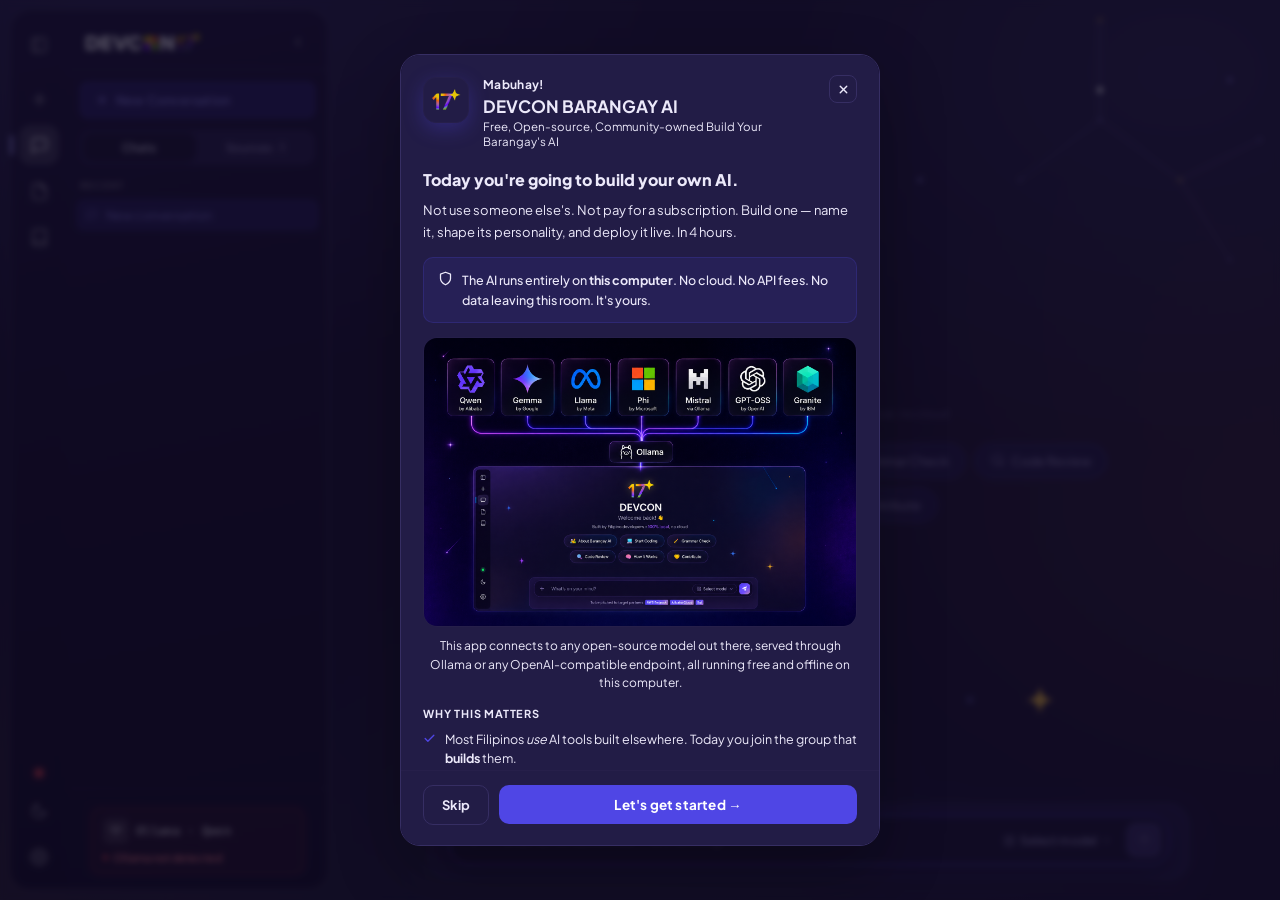
==== commit cc3d9aa0: "Fix/colors (#9) * refactor: update color variables for improved theme consistency and accessibility " ====
--- a/index.html
+++ b/index.html
@@ -578,7 +578,7 @@
       <div class="guide-step"><div class="guide-step-num">3</div><div class="guide-step-body">
         <b>Import into Vercel</b><p>On Vercel: <strong>Add New → Project</strong>, pick your repo, click <strong>Deploy</strong>. No config needed.</p></div></div>
       <div class="guide-step"><div class="guide-step-num">4</div><div class="guide-step-body">
-        <b>Get a free model key</b><p>Visitors can't reach the Ollama on <em>your</em> laptop — so the live copy borrows a hosted model. Get a free key at <a href="https://console.groq.com" target="_blank" rel="noopener">console.groq.com →</a> (no card needed). <em>Any OpenAI-compatible provider works if you already have one — but DeepSeek needs paid credits, so don't start there today.</em></p></div></div>
+        <b>Get your own free model key</b><p>Visitors can't reach the Ollama on <em>your</em> laptop — so the live copy borrows a hosted model. Sign up at <a href="https://console.groq.com" target="_blank" rel="noopener">console.groq.com →</a> (free, no card) and create the key on <em>your own</em> account. It stays yours: every message a visitor sends spends a little of <strong>your</strong> free daily allowance, and when that runs out your link goes quiet until it resets. Keep the key to yourself — sharing the link is the point, sharing the key never is. <em>Any OpenAI-compatible provider works if you already have one — but DeepSeek needs paid credits, so don't start there today.</em></p></div></div>
       <div class="guide-step"><div class="guide-step-num">5</div><div class="guide-step-body">
         <b>Add the key to Vercel — not to your code</b><p>On your project: <strong>Settings → Environment Variables</strong> → add <code>MODEL_API_KEY</code> with your key → <strong>Redeploy</strong>. Never paste a key into a file you commit: your repo is public, and keys in public repos get found and drained within hours.</p></div></div>
       <div class="guide-step"><div class="guide-step-num">6</div><div class="guide-step-body">
@@ -588,9 +588,9 @@
 
       <div class="modal-highlight" style="margin-top:14px">
         <svg width="15" height="15" viewBox="0 0 24 24" fill="none" stroke="currentColor" stroke-width="2" stroke-linecap="round" stroke-linejoin="round" style="flex-shrink:0;margin-top:1px"><path d="M12 22s8-4 8-10V5l-8-3-8 3v7c0 6 8 10 8 10z"/></svg>
-        <span><strong>Remember which one is the real one.</strong> The shared link runs on somebody else's computer, using a hosted model. The AI on <em>your</em> machine is the one that's free, offline, and private — nobody can meter it, price it, or switch it off. That's the one you actually built today.</span>
-      </div>
-      <p class="gp-page-sub" style="text-align:center;margin:14px 0 0">Stuck? Raise your hand — no dumb questions here.</p>
+        <span><strong>Remember which one is the real one.</strong> The shared link runs on somebody else's computer, on a hosted model metered against your own key. The AI on <em>your</em> machine is the one that's free, offline, and private — nobody can meter it, price it, or switch it off. That's the one you actually built today.</span>
+      </div>
+      <p class="gp-page-sub" style="text-align:center;margin:14px 0 0">Stuck? Raise your hand — no question is too basic.</p>
     </section>
 
   </div>
@@ -675,7 +675,7 @@
       <div style="margin-top:10px;background:var(--dc-blue-light);border:1px solid var(--border);border-radius:10px;overflow:hidden;margin-bottom:4px">
         <div style="display:grid;grid-template-columns:auto 1fr;font-size:12.5px">
           <div style="padding:9px 12px;border-bottom:1px solid var(--border-light);border-right:1px solid var(--border-light);font-weight:600;color:var(--text-primary);white-space:nowrap">Ask questions</div>
-          <div style="padding:9px 12px;border-bottom:1px solid var(--border-light);color:var(--text-secondary)">Raise your hand any time — there are no dumb questions here.</div>
+          <div style="padding:9px 12px;border-bottom:1px solid var(--border-light);color:var(--text-secondary)">Raise your hand any time — no question is too basic.</div>
           <div style="padding:9px 12px;border-bottom:1px solid var(--border-light);border-right:1px solid var(--border-light);font-weight:600;color:var(--text-primary);white-space:nowrap">Help each other</div>
           <div style="padding:9px 12px;border-bottom:1px solid var(--border-light);color:var(--text-secondary)">If your neighbor is stuck and you're not, help them. That's how open source works.</div>
           <div style="padding:9px 12px;border-bottom:1px solid var(--border-light);border-right:1px solid var(--border-light);font-weight:600;color:var(--text-primary);white-space:nowrap">Break things</div>
@@ -1510,7 +1510,7 @@
       <div class="settings-field">
         <label class="settings-label">What gets published</label>
         <div id="publish-summary"></div>
-        <span class="settings-hint">API keys are never written to this file — it goes to GitHub, where anyone could read it. Your hosted model's key belongs in a Vercel environment variable instead (step 4 below).</span>
+        <span class="settings-hint">API keys are never written to this file — it goes to GitHub, where anyone could read it. Your own hosted-model key belongs in a Vercel environment variable instead (step 4 below), where only the server can read it.</span>
       </div>
 
       <button class="settings-btn-primary" onclick="exportPublishConfig()" style="width:100%; margin-bottom:6px;">Download my-ai.json</button>
@@ -1528,12 +1528,12 @@
         <div class="guide-step"><div class="guide-step-num">3</div><div class="guide-step-body">
           <b>Import the repo on Vercel</b><p>Add New → Project → pick your fork → Deploy.</p></div></div>
         <div class="guide-step"><div class="guide-step-num">4</div><div class="guide-step-body">
-          <b>Give it a model to think with</b><p>Your visitors can't reach the Ollama on <em>your</em> laptop, so the live copy needs a hosted one. Get a free key at <a href="https://console.groq.com" target="_blank" rel="noopener" style="color:var(--dc-blue)">console.groq.com</a> (no card), then on Vercel: Settings → Environment Variables → add <code>MODEL_API_KEY</code> → Redeploy.</p></div></div>
+          <b>Give it a model to think with</b><p>Your visitors can't reach the Ollama on <em>your</em> laptop, so the live copy needs a hosted one. Create a key on <em>your own</em> free account at <a href="https://console.groq.com" target="_blank" rel="noopener" style="color:var(--dc-blue)">console.groq.com</a> (no card), then on Vercel: Settings → Environment Variables → add <code>MODEL_API_KEY</code> → Redeploy. The key is yours and so is the allowance it spends — every visitor's message draws on your free daily quota, which resets each day.</p></div></div>
       </div>
 
       <div class="modal-highlight">
         <svg width="15" height="15" viewBox="0 0 24 24" fill="none" stroke="currentColor" stroke-width="2" stroke-linecap="round" stroke-linejoin="round" style="flex-shrink:0;margin-top:1px"><circle cx="12" cy="12" r="10"/><line x1="12" y1="16" x2="12" y2="12"/><line x1="12" y1="8" x2="12.01" y2="8"/></svg>
-        <span>Your published copy answers using that hosted model — so it works for anyone, anywhere, but it isn't the private one. <strong>The offline AI on this computer stays the real one.</strong> The live link just proves you built it.</span>
+        <span>Your published copy answers using that hosted model — so it works for anyone, anywhere, but it isn't the private one, and every message it answers spends a little of your own free allowance. <strong>The offline AI on this computer stays the real one</strong> — unmetered, however much you use it. The live link just proves you built it.</span>
       </div>
 
       <button class="settings-btn-secondary" onclick="previewAsVisitor()" style="width:100%; margin-top:12px;">Preview what visitors will see</button>
--- a/styles.css
+++ b/styles.css
@@ -11,12 +11,23 @@
     --dc-blue-mid: color-mix(in srgb, var(--dc-blue) 85%, white);
     --dc-blue-tint: color-mix(in srgb, var(--dc-blue) 65%, white);
     --dc-blue-tint-light: color-mix(in srgb, var(--dc-blue) 45%, white);
-    --dc-accent: #00A8E8;
-    --dc-accent-light: #E0F5FC;
+    /* --dc-accent is NOT a second brand hue. Every one of its ~55 uses means
+       "the brand colour, but readable against this theme's ground" — that is a
+       lightness job, not a hue job. It used to be a fixed cyan (#00A8E8), which
+       is why a purple brand pick still left blue text scattered over the UI:
+       the swatch only relit --dc-blue and this stayed cyan forever. Deriving it
+       means one swatch pick carries every highlight, chip, icon and slider with
+       it. Light mode deepens the brand so it holds contrast on white panels;
+       dark mode lifts it off the violet ground (~5.2:1 on --bg-panel). */
+    --dc-accent: color-mix(in srgb, var(--dc-blue) 92%, black);
+    --dc-accent-light: color-mix(in srgb, var(--dc-blue) 10%, white);
     /* Rounding out the brand palette to match the DEVCON 17 mark's four-dot
        lockup (gold/orange/violet/green) so gradients can echo the logo
-       instead of staying blue-only. */
-    --dc-violet: #7C5CFF;
+       instead of staying blue-only. Gold/orange/green are fixed — they are the
+       logo's own dots and never read blue. Violet was the one dot that did
+       (#7C5CFF is blue-dominant), so it now tracks the brand as a lighter
+       companion; at the default brand it lands within a hair of the old hex. */
+    --dc-violet: color-mix(in srgb, var(--dc-blue) 72%, white);
     --dc-gold: #FFC93C;
     --dc-orange: #FF8A3D;
     --dc-green: #5FBF6B;
@@ -24,8 +35,17 @@
        bubbles laid on top of it read as raised surfaces instead of melting
        into the page — the old #F7F9FC was bright enough to glare and left
        cards with almost no edge. */
-    --bg-primary: #EBEFF9;
+    /* The neutral scale used to be a blue-gray family (#EBEFF9/#D0DDF0/
+       #8AA0B8/#4A6280/#0D1B2E). Against a purple brand every border, caption
+       and page edge read faintly blue — the "cold cast" half of the problem.
+       These are the violet-neutral counterparts, the same family the dark
+       theme already uses, and each one is equal or better on contrast. */
+    --bg-primary: #EDEBF7;
     --bg-panel: #FFFFFF;
+    /* Was referenced in 5+ places (guidebook tab pills, settings fields) but
+       never actually defined in either theme, so those surfaces silently
+       resolved to transparent. */
+    --bg-secondary: #F3F1FA;
     /* The sidebar/rail is a dark brand slab in both themes; a vertical
        blue→violet gradient (rather than a flat fill) ties it to the poster
        art and to the body glow behind it. */
@@ -34,11 +54,11 @@
         color-mix(in srgb, var(--dc-blue) 60%, black) 0%,
         color-mix(in srgb, var(--dc-blue) 42%, black) 52%,
         color-mix(in srgb, var(--dc-violet) 34%, black) 100%);
-    --text-primary: #0D1B2E;
-    --text-secondary: #4A6280;
-    --text-muted: #8AA0B8;
-    --border: #D0DDF0;
-    --border-light: #E8EFF8;
+    --text-primary: #171232;
+    --text-secondary: #5B5480;
+    --text-muted: #948EB4;
+    --border: #D7D2E8;
+    --border-light: #EAE7F4;
     --user-bubble: var(--dc-blue);
     --ai-bubble: #FFFFFF;
     /* Failure states used to be red end to end — surface, border, headings,
@@ -69,6 +89,10 @@
     --sb-text-faint: rgba(255,255,255,0.42);
     --sb-border: rgba(255,255,255,0.10);
     --sb-hover-bg: rgba(255,255,255,0.10);
+    /* The sidebar and icon rail are dark in BOTH themes, so anything tinted on
+       them needs the lifted accent even while the rest of the page is light —
+       --dc-accent's light-mode value would disappear against the slab. */
+    --sb-accent: color-mix(in srgb, var(--dc-blue) 55%, white);
 
     /* Ambient .bg-scene ink. Light mode can't use white dust (invisible on
        a near-white page) or gold (too pale), so both swap to saturated
@@ -94,7 +118,9 @@
     --user-bubble: var(--dc-blue);
     --ai-bubble: #221C46;
     --dc-blue-light: color-mix(in srgb, var(--dc-blue) 25%, var(--bg-panel));
-    --dc-accent-light: #241C4C;
+    --dc-accent: color-mix(in srgb, var(--dc-blue) 62%, white);
+    --dc-accent-light: color-mix(in srgb, var(--dc-blue) 10%, var(--bg-panel));
+    --bg-secondary: #1B1539;
     /* Lifted well off the deep violet ground — the light-mode red goes muddy
        against it, and the tints need more weight to stay visible. */
     /* Lifted off the deep violet ground, but not washed out: the previous
@@ -112,8 +138,8 @@
      17 poster, kept subtle so text and cards stay the primary focus. */
   [data-theme="dark"] body {
     background:
-      radial-gradient(1100px 750px at 12% -8%, rgba(124,92,255,0.22), transparent 60%),
-      radial-gradient(950px 700px at 92% 8%, rgba(0,168,232,0.16), transparent 55%),
+      radial-gradient(1100px 750px at 12% -8%, color-mix(in srgb, var(--dc-violet) 22%, transparent), transparent 60%),
+      radial-gradient(950px 700px at 92% 8%, color-mix(in srgb, var(--dc-accent) 16%, transparent), transparent 55%),
       radial-gradient(850px 650px at 100% 55%, rgba(255,138,61,0.10), transparent 55%),
       radial-gradient(900px 800px at 45% 115%, rgba(95,191,107,0.08), transparent 60%),
       radial-gradient(700px 600px at 0% 100%, rgba(255,201,60,0.07), transparent 55%),
@@ -244,7 +270,7 @@
      place so light mode's 2-stop blue→accent and dark mode's 3-stop
      blue→violet→gold both apply everywhere consistently, not just here. */
   .avatar.ai, .modal-logo, .dc-brand-gradient {
-    background: linear-gradient(135deg, var(--dc-blue) 0%, var(--dc-accent) 60%, var(--dc-gold) 130%);
+    background: linear-gradient(135deg, var(--dc-blue) 0%, var(--dc-violet) 60%, var(--dc-gold) 130%);
   }
   [data-theme="dark"] .avatar.ai,
   [data-theme="dark"] .modal-logo,
@@ -357,21 +383,21 @@
   }
 
   .model-badge {
-    background: rgba(0,168,232,0.12);
-    border: 1px solid rgba(0,168,232,0.25);
+    background: color-mix(in srgb, var(--sb-accent) 12%, transparent);
+    border: 1px solid color-mix(in srgb, var(--sb-accent) 25%, transparent);
     border-radius: 20px;
     padding: 5px 10px 5px 8px;
     display: flex;
     align-items: center;
     gap: 6px;
     font-size: 11px;
-    color: rgba(0,168,232,0.9);
+    color: var(--sb-accent);
     font-weight: 500;
   }
   .model-dot {
     width: 6px; height: 6px;
     border-radius: 50%;
-    background: #00A8E8;
+    background: var(--sb-accent);
     animation: pulse 2s infinite;
   }
   @keyframes pulse {
@@ -1518,7 +1544,7 @@
     transition: border-color 0.3s ease, box-shadow 0.4s ease;
   }
   [data-theme="dark"] .input-area {
-    box-shadow: 0 8px 40px rgba(0,168,232,0.1), 0 2px 8px rgba(0,0,0,0.2);
+    box-shadow: 0 8px 40px color-mix(in srgb, var(--dc-accent) 10%, transparent), 0 2px 8px rgba(0,0,0,0.2);
   }
   /* Hide footer details when floating — keep it compact like Gemini */
   .main.welcome-mode .legal-disclaimer {
@@ -1650,7 +1676,7 @@
 
   .send-btn {
     width: 36px; height: 36px;
-    background: linear-gradient(135deg, var(--dc-blue) 0%, var(--dc-accent) 100%);
+    background: linear-gradient(135deg, var(--dc-blue) 0%, var(--dc-violet) 100%);
     border: none;
     border-radius: 10px;
     cursor: pointer;
@@ -3085,7 +3111,7 @@
   .modal-backdrop {
     position: fixed;
     inset: 0;
-    background: rgba(5, 15, 35, 0.72);
+    background: rgba(14, 9, 32, 0.72);
     z-index: 200;
     display: flex;
     align-items: center;
@@ -3529,8 +3555,8 @@
   /* PULL TERMINAL — mimics a terminal window; stays dark in both themes */
   .pull-terminal-card {
     max-width: 520px;
-    background: #0d1117;
-    border: 1px solid #30363d;
+    background: #141024;
+    border: 1px solid #332B57;
     border-radius: 12px;
     overflow: hidden;
     padding: 0;
@@ -3538,8 +3564,8 @@
   .pull-terminal-titlebar {
     display: flex; align-items: center; gap: 10px;
     padding: 10px 12px;
-    background: #161b22;
-    border-bottom: 1px solid #30363d;
+    background: #1C1636;
+    border-bottom: 1px solid #332B57;
   }
   .pull-terminal-dots { display: flex; gap: 6px; flex-shrink: 0; }
   .pull-terminal-dots span { width: 10px; height: 10px; border-radius: 50%; display: block; }
@@ -3547,23 +3573,23 @@
   .pull-terminal-dots span:nth-child(2) { background: #ffbd2e; }
   .pull-terminal-dots span:nth-child(3) { background: #27c93f; }
   .pull-terminal-title {
-    flex: 1; font-family: var(--font-mono); font-size: 12px; color: #8b949e; text-align: center;
+    flex: 1; font-family: var(--font-mono); font-size: 12px; color: #948DBA; text-align: center;
     overflow: hidden; text-overflow: ellipsis; white-space: nowrap;
   }
   .pull-terminal-close {
-    background: none; border: none; color: #8b949e; cursor: pointer; padding: 3px;
+    background: none; border: none; color: #948DBA; cursor: pointer; padding: 3px;
     display: flex; align-items: center; justify-content: center; border-radius: 4px; flex-shrink: 0;
   }
-  .pull-terminal-close:hover { background: #30363d; color: #e6edf3; }
+  .pull-terminal-close:hover { background: #332B57; color: #ECE9FA; }
   .pull-terminal-log {
     margin: 0; padding: 14px 16px;
     height: 260px; overflow-y: auto;
     font-family: var(--font-mono); font-size: 12px; line-height: 1.7;
-    color: #c9d1d9; background: #0d1117;
+    color: #D5D0E8; background: #141024;
     white-space: pre-wrap; word-break: break-all;
   }
   .pull-terminal-log::-webkit-scrollbar { width: 4px; }
-  .pull-terminal-log::-webkit-scrollbar-thumb { background: #30363d; border-radius: 2px; }
+  .pull-terminal-log::-webkit-scrollbar-thumb { background: #332B57; border-radius: 2px; }
   .pull-term-line.ok  { color: #7ee787; font-weight: 700; }
   .pull-term-line.err { color: #ff7b72; font-weight: 700; }
   .rec-cpu-note { font-size: 11.5px; color: var(--text-muted); margin: 2px 0 8px; }
@@ -4029,7 +4055,7 @@
   .settings-modal {
     position: fixed;
     inset: 0;
-    background: rgba(5, 15, 35, 0.72);
+    background: rgba(14, 9, 32, 0.72);
     z-index: 500;
     display: none;
     align-items: center;
@@ -4513,7 +4539,7 @@
     content: '';
     position: absolute; left: -9px; top: 10px; bottom: 10px;
     width: 3px; border-radius: 3px;
-    background: var(--dc-accent);
+    background: var(--sb-accent);
   }
   .rail-spacer { flex: 1; }
   .rail-dot {
@@ -4617,7 +4643,7 @@
   .seg-tabs button.on {
     background: var(--bg-panel);
     color: var(--text-primary);
-    box-shadow: 0 1px 4px rgba(22,32,46,0.1);
+    box-shadow: 0 1px 4px rgba(30,22,58,0.10);
   }
   [data-theme="dark"] .seg-tabs button.on { background: var(--bg-primary); }
   #sidebar[data-tab="sources"] .sidebar-section,
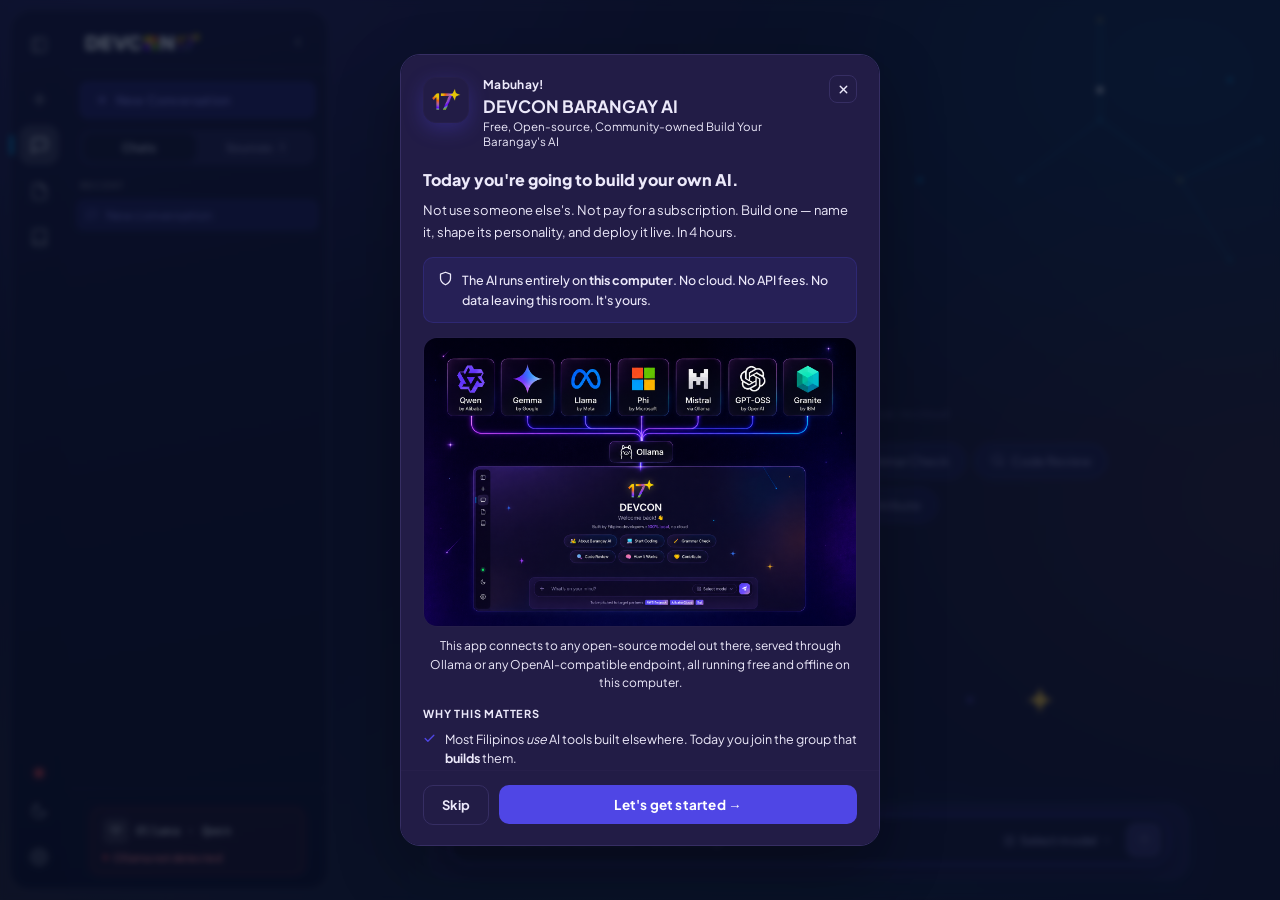
==== commit 5997867c: "fix: discover models live instead of pinning a hardcoded name Published sites started answering 404 " ====
--- a/index.html
+++ b/index.html
@@ -247,10 +247,10 @@
 
   <div class="input-area" id="input-area">
     <!-- Model picker (floats above input-box) -->
-    <div class="model-dropdown" id="model-dropdown" data-owner-only>
+    <div class="model-dropdown" id="model-dropdown" data-owner-only data-visitor-ok>
       <div class="model-dd-search-row">
         <input type="text" class="model-dd-search" id="model-dd-search" placeholder="Search models…" oninput="filterModels(this.value)" autocomplete="off">
-        <button class="model-dd-add" title="Add a model" onclick="openAddModels()">+</button>
+        <button class="model-dd-add" data-owner-only title="Add a model" onclick="openAddModels()">+</button>
       </div>
       <div class="model-dd-recent-label">Recent</div>
       <div class="model-dd-list" id="model-dd-list"></div>
@@ -301,7 +301,7 @@
           onkeydown="handleKey(event)"
           oninput="autoResize()"
         ></textarea>
-        <button class="model-select-btn" id="model-select-btn" data-owner-only onclick="toggleModelDropdown()" title="Select model">
+        <button class="model-select-btn" id="model-select-btn" data-owner-only data-visitor-ok onclick="toggleModelDropdown()" title="Select model">
           <span id="model-select-icon"><svg class="model-dd-icon" width="13" height="13" viewBox="0 0 24 24" fill="none" stroke="currentColor" stroke-width="2" stroke-linecap="round" stroke-linejoin="round"><rect x="4" y="4" width="16" height="16" rx="3"/><circle cx="9" cy="10" r="1" fill="currentColor"/><circle cx="15" cy="10" r="1" fill="currentColor"/><path d="M9 15h6"/></svg></span>
           <span id="model-select-label">Select model</span>
           <svg class="model-select-caret" width="11" height="11" viewBox="0 0 24 24" fill="none" stroke="currentColor" stroke-width="2.5" stroke-linecap="round" stroke-linejoin="round"><polyline points="6,9 12,15 18,9"/></svg>
@@ -578,7 +578,7 @@
       <div class="guide-step"><div class="guide-step-num">3</div><div class="guide-step-body">
         <b>Import into Vercel</b><p>On Vercel: <strong>Add New → Project</strong>, pick your repo, click <strong>Deploy</strong>. No config needed.</p></div></div>
       <div class="guide-step"><div class="guide-step-num">4</div><div class="guide-step-body">
-        <b>Get your own free model key</b><p>Visitors can't reach the Ollama on <em>your</em> laptop — so the live copy borrows a hosted model. Sign up at <a href="https://console.groq.com" target="_blank" rel="noopener">console.groq.com →</a> (free, no card) and create the key on <em>your own</em> account. It stays yours: every message a visitor sends spends a little of <strong>your</strong> free daily allowance, and when that runs out your link goes quiet until it resets. Keep the key to yourself — sharing the link is the point, sharing the key never is. <em>Any OpenAI-compatible provider works if you already have one — but DeepSeek needs paid credits, so don't start there today.</em></p></div></div>
+        <b>Get a free model key</b><p>Visitors can't reach the Ollama on <em>your</em> laptop — so the live copy borrows a hosted model. Get a free key at <a href="https://console.groq.com" target="_blank" rel="noopener">console.groq.com →</a> (no card needed). <em>Any OpenAI-compatible provider works if you already have one — but DeepSeek needs paid credits, so don't start there today.</em></p></div></div>
       <div class="guide-step"><div class="guide-step-num">5</div><div class="guide-step-body">
         <b>Add the key to Vercel — not to your code</b><p>On your project: <strong>Settings → Environment Variables</strong> → add <code>MODEL_API_KEY</code> with your key → <strong>Redeploy</strong>. Never paste a key into a file you commit: your repo is public, and keys in public repos get found and drained within hours.</p></div></div>
       <div class="guide-step"><div class="guide-step-num">6</div><div class="guide-step-body">
@@ -588,9 +588,9 @@
 
       <div class="modal-highlight" style="margin-top:14px">
         <svg width="15" height="15" viewBox="0 0 24 24" fill="none" stroke="currentColor" stroke-width="2" stroke-linecap="round" stroke-linejoin="round" style="flex-shrink:0;margin-top:1px"><path d="M12 22s8-4 8-10V5l-8-3-8 3v7c0 6 8 10 8 10z"/></svg>
-        <span><strong>Remember which one is the real one.</strong> The shared link runs on somebody else's computer, on a hosted model metered against your own key. The AI on <em>your</em> machine is the one that's free, offline, and private — nobody can meter it, price it, or switch it off. That's the one you actually built today.</span>
-      </div>
-      <p class="gp-page-sub" style="text-align:center;margin:14px 0 0">Stuck? Raise your hand — no question is too basic.</p>
+        <span><strong>Remember which one is the real one.</strong> The shared link runs on somebody else's computer, using a hosted model. The AI on <em>your</em> machine is the one that's free, offline, and private — nobody can meter it, price it, or switch it off. That's the one you actually built today.</span>
+      </div>
+      <p class="gp-page-sub" style="text-align:center;margin:14px 0 0">Stuck? Raise your hand — no dumb questions here.</p>
     </section>
 
   </div>
@@ -675,7 +675,7 @@
       <div style="margin-top:10px;background:var(--dc-blue-light);border:1px solid var(--border);border-radius:10px;overflow:hidden;margin-bottom:4px">
         <div style="display:grid;grid-template-columns:auto 1fr;font-size:12.5px">
           <div style="padding:9px 12px;border-bottom:1px solid var(--border-light);border-right:1px solid var(--border-light);font-weight:600;color:var(--text-primary);white-space:nowrap">Ask questions</div>
-          <div style="padding:9px 12px;border-bottom:1px solid var(--border-light);color:var(--text-secondary)">Raise your hand any time — no question is too basic.</div>
+          <div style="padding:9px 12px;border-bottom:1px solid var(--border-light);color:var(--text-secondary)">Raise your hand any time — there are no dumb questions here.</div>
           <div style="padding:9px 12px;border-bottom:1px solid var(--border-light);border-right:1px solid var(--border-light);font-weight:600;color:var(--text-primary);white-space:nowrap">Help each other</div>
           <div style="padding:9px 12px;border-bottom:1px solid var(--border-light);color:var(--text-secondary)">If your neighbor is stuck and you're not, help them. That's how open source works.</div>
           <div style="padding:9px 12px;border-bottom:1px solid var(--border-light);border-right:1px solid var(--border-light);font-weight:600;color:var(--text-primary);white-space:nowrap">Break things</div>
@@ -1510,7 +1510,7 @@
       <div class="settings-field">
         <label class="settings-label">What gets published</label>
         <div id="publish-summary"></div>
-        <span class="settings-hint">API keys are never written to this file — it goes to GitHub, where anyone could read it. Your own hosted-model key belongs in a Vercel environment variable instead (step 4 below), where only the server can read it.</span>
+        <span class="settings-hint">API keys are never written to this file — it goes to GitHub, where anyone could read it. Your hosted model's key belongs in a Vercel environment variable instead (step 4 below).</span>
       </div>
 
       <button class="settings-btn-primary" onclick="exportPublishConfig()" style="width:100%; margin-bottom:6px;">Download my-ai.json</button>
@@ -1528,12 +1528,12 @@
         <div class="guide-step"><div class="guide-step-num">3</div><div class="guide-step-body">
           <b>Import the repo on Vercel</b><p>Add New → Project → pick your fork → Deploy.</p></div></div>
         <div class="guide-step"><div class="guide-step-num">4</div><div class="guide-step-body">
-          <b>Give it a model to think with</b><p>Your visitors can't reach the Ollama on <em>your</em> laptop, so the live copy needs a hosted one. Create a key on <em>your own</em> free account at <a href="https://console.groq.com" target="_blank" rel="noopener" style="color:var(--dc-blue)">console.groq.com</a> (no card), then on Vercel: Settings → Environment Variables → add <code>MODEL_API_KEY</code> → Redeploy. The key is yours and so is the allowance it spends — every visitor's message draws on your free daily quota, which resets each day.</p></div></div>
+          <b>Give it a model to think with</b><p>Your visitors can't reach the Ollama on <em>your</em> laptop, so the live copy needs a hosted one. Get a free key at <a href="https://console.groq.com" target="_blank" rel="noopener" style="color:var(--dc-blue)">console.groq.com</a> (no card), then on Vercel: Settings → Environment Variables → add <code>MODEL_API_KEY</code> → Redeploy.</p></div></div>
       </div>
 
       <div class="modal-highlight">
         <svg width="15" height="15" viewBox="0 0 24 24" fill="none" stroke="currentColor" stroke-width="2" stroke-linecap="round" stroke-linejoin="round" style="flex-shrink:0;margin-top:1px"><circle cx="12" cy="12" r="10"/><line x1="12" y1="16" x2="12" y2="12"/><line x1="12" y1="8" x2="12.01" y2="8"/></svg>
-        <span>Your published copy answers using that hosted model — so it works for anyone, anywhere, but it isn't the private one, and every message it answers spends a little of your own free allowance. <strong>The offline AI on this computer stays the real one</strong> — unmetered, however much you use it. The live link just proves you built it.</span>
+        <span>Your published copy answers using that hosted model — so it works for anyone, anywhere, but it isn't the private one. <strong>The offline AI on this computer stays the real one.</strong> The live link just proves you built it.</span>
       </div>
 
       <button class="settings-btn-secondary" onclick="previewAsVisitor()" style="width:100%; margin-top:12px;">Preview what visitors will see</button>
--- a/styles.css
+++ b/styles.css
@@ -11,23 +11,12 @@
     --dc-blue-mid: color-mix(in srgb, var(--dc-blue) 85%, white);
     --dc-blue-tint: color-mix(in srgb, var(--dc-blue) 65%, white);
     --dc-blue-tint-light: color-mix(in srgb, var(--dc-blue) 45%, white);
-    /* --dc-accent is NOT a second brand hue. Every one of its ~55 uses means
-       "the brand colour, but readable against this theme's ground" — that is a
-       lightness job, not a hue job. It used to be a fixed cyan (#00A8E8), which
-       is why a purple brand pick still left blue text scattered over the UI:
-       the swatch only relit --dc-blue and this stayed cyan forever. Deriving it
-       means one swatch pick carries every highlight, chip, icon and slider with
-       it. Light mode deepens the brand so it holds contrast on white panels;
-       dark mode lifts it off the violet ground (~5.2:1 on --bg-panel). */
-    --dc-accent: color-mix(in srgb, var(--dc-blue) 92%, black);
-    --dc-accent-light: color-mix(in srgb, var(--dc-blue) 10%, white);
+    --dc-accent: #00A8E8;
+    --dc-accent-light: #E0F5FC;
     /* Rounding out the brand palette to match the DEVCON 17 mark's four-dot
        lockup (gold/orange/violet/green) so gradients can echo the logo
-       instead of staying blue-only. Gold/orange/green are fixed — they are the
-       logo's own dots and never read blue. Violet was the one dot that did
-       (#7C5CFF is blue-dominant), so it now tracks the brand as a lighter
-       companion; at the default brand it lands within a hair of the old hex. */
-    --dc-violet: color-mix(in srgb, var(--dc-blue) 72%, white);
+       instead of staying blue-only. */
+    --dc-violet: #7C5CFF;
     --dc-gold: #FFC93C;
     --dc-orange: #FF8A3D;
     --dc-green: #5FBF6B;
@@ -35,17 +24,8 @@
        bubbles laid on top of it read as raised surfaces instead of melting
        into the page — the old #F7F9FC was bright enough to glare and left
        cards with almost no edge. */
-    /* The neutral scale used to be a blue-gray family (#EBEFF9/#D0DDF0/
-       #8AA0B8/#4A6280/#0D1B2E). Against a purple brand every border, caption
-       and page edge read faintly blue — the "cold cast" half of the problem.
-       These are the violet-neutral counterparts, the same family the dark
-       theme already uses, and each one is equal or better on contrast. */
-    --bg-primary: #EDEBF7;
+    --bg-primary: #EBEFF9;
     --bg-panel: #FFFFFF;
-    /* Was referenced in 5+ places (guidebook tab pills, settings fields) but
-       never actually defined in either theme, so those surfaces silently
-       resolved to transparent. */
-    --bg-secondary: #F3F1FA;
     /* The sidebar/rail is a dark brand slab in both themes; a vertical
        blue→violet gradient (rather than a flat fill) ties it to the poster
        art and to the body glow behind it. */
@@ -54,11 +34,11 @@
         color-mix(in srgb, var(--dc-blue) 60%, black) 0%,
         color-mix(in srgb, var(--dc-blue) 42%, black) 52%,
         color-mix(in srgb, var(--dc-violet) 34%, black) 100%);
-    --text-primary: #171232;
-    --text-secondary: #5B5480;
-    --text-muted: #948EB4;
-    --border: #D7D2E8;
-    --border-light: #EAE7F4;
+    --text-primary: #0D1B2E;
+    --text-secondary: #4A6280;
+    --text-muted: #8AA0B8;
+    --border: #D0DDF0;
+    --border-light: #E8EFF8;
     --user-bubble: var(--dc-blue);
     --ai-bubble: #FFFFFF;
     /* Failure states used to be red end to end — surface, border, headings,
@@ -89,10 +69,6 @@
     --sb-text-faint: rgba(255,255,255,0.42);
     --sb-border: rgba(255,255,255,0.10);
     --sb-hover-bg: rgba(255,255,255,0.10);
-    /* The sidebar and icon rail are dark in BOTH themes, so anything tinted on
-       them needs the lifted accent even while the rest of the page is light —
-       --dc-accent's light-mode value would disappear against the slab. */
-    --sb-accent: color-mix(in srgb, var(--dc-blue) 55%, white);
 
     /* Ambient .bg-scene ink. Light mode can't use white dust (invisible on
        a near-white page) or gold (too pale), so both swap to saturated
@@ -118,9 +94,7 @@
     --user-bubble: var(--dc-blue);
     --ai-bubble: #221C46;
     --dc-blue-light: color-mix(in srgb, var(--dc-blue) 25%, var(--bg-panel));
-    --dc-accent: color-mix(in srgb, var(--dc-blue) 62%, white);
-    --dc-accent-light: color-mix(in srgb, var(--dc-blue) 10%, var(--bg-panel));
-    --bg-secondary: #1B1539;
+    --dc-accent-light: #241C4C;
     /* Lifted well off the deep violet ground — the light-mode red goes muddy
        against it, and the tints need more weight to stay visible. */
     /* Lifted off the deep violet ground, but not washed out: the previous
@@ -138,8 +112,8 @@
      17 poster, kept subtle so text and cards stay the primary focus. */
   [data-theme="dark"] body {
     background:
-      radial-gradient(1100px 750px at 12% -8%, color-mix(in srgb, var(--dc-violet) 22%, transparent), transparent 60%),
-      radial-gradient(950px 700px at 92% 8%, color-mix(in srgb, var(--dc-accent) 16%, transparent), transparent 55%),
+      radial-gradient(1100px 750px at 12% -8%, rgba(124,92,255,0.22), transparent 60%),
+      radial-gradient(950px 700px at 92% 8%, rgba(0,168,232,0.16), transparent 55%),
       radial-gradient(850px 650px at 100% 55%, rgba(255,138,61,0.10), transparent 55%),
       radial-gradient(900px 800px at 45% 115%, rgba(95,191,107,0.08), transparent 60%),
       radial-gradient(700px 600px at 0% 100%, rgba(255,201,60,0.07), transparent 55%),
@@ -270,7 +244,7 @@
      place so light mode's 2-stop blue→accent and dark mode's 3-stop
      blue→violet→gold both apply everywhere consistently, not just here. */
   .avatar.ai, .modal-logo, .dc-brand-gradient {
-    background: linear-gradient(135deg, var(--dc-blue) 0%, var(--dc-violet) 60%, var(--dc-gold) 130%);
+    background: linear-gradient(135deg, var(--dc-blue) 0%, var(--dc-accent) 60%, var(--dc-gold) 130%);
   }
   [data-theme="dark"] .avatar.ai,
   [data-theme="dark"] .modal-logo,
@@ -383,21 +357,21 @@
   }
 
   .model-badge {
-    background: color-mix(in srgb, var(--sb-accent) 12%, transparent);
-    border: 1px solid color-mix(in srgb, var(--sb-accent) 25%, transparent);
+    background: rgba(0,168,232,0.12);
+    border: 1px solid rgba(0,168,232,0.25);
     border-radius: 20px;
     padding: 5px 10px 5px 8px;
     display: flex;
     align-items: center;
     gap: 6px;
     font-size: 11px;
-    color: var(--sb-accent);
+    color: rgba(0,168,232,0.9);
     font-weight: 500;
   }
   .model-dot {
     width: 6px; height: 6px;
     border-radius: 50%;
-    background: var(--sb-accent);
+    background: #00A8E8;
     animation: pulse 2s infinite;
   }
   @keyframes pulse {
@@ -1544,7 +1518,7 @@
     transition: border-color 0.3s ease, box-shadow 0.4s ease;
   }
   [data-theme="dark"] .input-area {
-    box-shadow: 0 8px 40px color-mix(in srgb, var(--dc-accent) 10%, transparent), 0 2px 8px rgba(0,0,0,0.2);
+    box-shadow: 0 8px 40px rgba(0,168,232,0.1), 0 2px 8px rgba(0,0,0,0.2);
   }
   /* Hide footer details when floating — keep it compact like Gemini */
   .main.welcome-mode .legal-disclaimer {
@@ -1676,7 +1650,7 @@
 
   .send-btn {
     width: 36px; height: 36px;
-    background: linear-gradient(135deg, var(--dc-blue) 0%, var(--dc-violet) 100%);
+    background: linear-gradient(135deg, var(--dc-blue) 0%, var(--dc-accent) 100%);
     border: none;
     border-radius: 10px;
     cursor: pointer;
@@ -3111,7 +3085,7 @@
   .modal-backdrop {
     position: fixed;
     inset: 0;
-    background: rgba(14, 9, 32, 0.72);
+    background: rgba(5, 15, 35, 0.72);
     z-index: 200;
     display: flex;
     align-items: center;
@@ -3555,8 +3529,8 @@
   /* PULL TERMINAL — mimics a terminal window; stays dark in both themes */
   .pull-terminal-card {
     max-width: 520px;
-    background: #141024;
-    border: 1px solid #332B57;
+    background: #0d1117;
+    border: 1px solid #30363d;
     border-radius: 12px;
     overflow: hidden;
     padding: 0;
@@ -3564,8 +3538,8 @@
   .pull-terminal-titlebar {
     display: flex; align-items: center; gap: 10px;
     padding: 10px 12px;
-    background: #1C1636;
-    border-bottom: 1px solid #332B57;
+    background: #161b22;
+    border-bottom: 1px solid #30363d;
   }
   .pull-terminal-dots { display: flex; gap: 6px; flex-shrink: 0; }
   .pull-terminal-dots span { width: 10px; height: 10px; border-radius: 50%; display: block; }
@@ -3573,23 +3547,23 @@
   .pull-terminal-dots span:nth-child(2) { background: #ffbd2e; }
   .pull-terminal-dots span:nth-child(3) { background: #27c93f; }
   .pull-terminal-title {
-    flex: 1; font-family: var(--font-mono); font-size: 12px; color: #948DBA; text-align: center;
+    flex: 1; font-family: var(--font-mono); font-size: 12px; color: #8b949e; text-align: center;
     overflow: hidden; text-overflow: ellipsis; white-space: nowrap;
   }
   .pull-terminal-close {
-    background: none; border: none; color: #948DBA; cursor: pointer; padding: 3px;
+    background: none; border: none; color: #8b949e; cursor: pointer; padding: 3px;
     display: flex; align-items: center; justify-content: center; border-radius: 4px; flex-shrink: 0;
   }
-  .pull-terminal-close:hover { background: #332B57; color: #ECE9FA; }
+  .pull-terminal-close:hover { background: #30363d; color: #e6edf3; }
   .pull-terminal-log {
     margin: 0; padding: 14px 16px;
     height: 260px; overflow-y: auto;
     font-family: var(--font-mono); font-size: 12px; line-height: 1.7;
-    color: #D5D0E8; background: #141024;
+    color: #c9d1d9; background: #0d1117;
     white-space: pre-wrap; word-break: break-all;
   }
   .pull-terminal-log::-webkit-scrollbar { width: 4px; }
-  .pull-terminal-log::-webkit-scrollbar-thumb { background: #332B57; border-radius: 2px; }
+  .pull-terminal-log::-webkit-scrollbar-thumb { background: #30363d; border-radius: 2px; }
   .pull-term-line.ok  { color: #7ee787; font-weight: 700; }
   .pull-term-line.err { color: #ff7b72; font-weight: 700; }
   .rec-cpu-note { font-size: 11.5px; color: var(--text-muted); margin: 2px 0 8px; }
@@ -4055,7 +4029,7 @@
   .settings-modal {
     position: fixed;
     inset: 0;
-    background: rgba(14, 9, 32, 0.72);
+    background: rgba(5, 15, 35, 0.72);
     z-index: 500;
     display: none;
     align-items: center;
@@ -4539,7 +4513,7 @@
     content: '';
     position: absolute; left: -9px; top: 10px; bottom: 10px;
     width: 3px; border-radius: 3px;
-    background: var(--sb-accent);
+    background: var(--dc-accent);
   }
   .rail-spacer { flex: 1; }
   .rail-dot {
@@ -4643,7 +4617,7 @@
   .seg-tabs button.on {
     background: var(--bg-panel);
     color: var(--text-primary);
-    box-shadow: 0 1px 4px rgba(30,22,58,0.10);
+    box-shadow: 0 1px 4px rgba(22,32,46,0.1);
   }
   [data-theme="dark"] .seg-tabs button.on { background: var(--bg-primary); }
   #sidebar[data-tab="sources"] .sidebar-section,
@@ -4828,7 +4802,7 @@
    app/publish.js) — this rule is the safety net for anything rendered
    after that sweep, e.g. the welcome screen, which re-renders on every
    new conversation. */
-body.visitor-mode [data-owner-only] { display: none !important; }
+body.visitor-mode [data-owner-only]:not([data-visitor-ok]) { display: none !important; }
 
 /* Credit + the honesty line. The camp teaches "free, private, no cloud";
    this public copy answers through a hosted model, and saying so is the
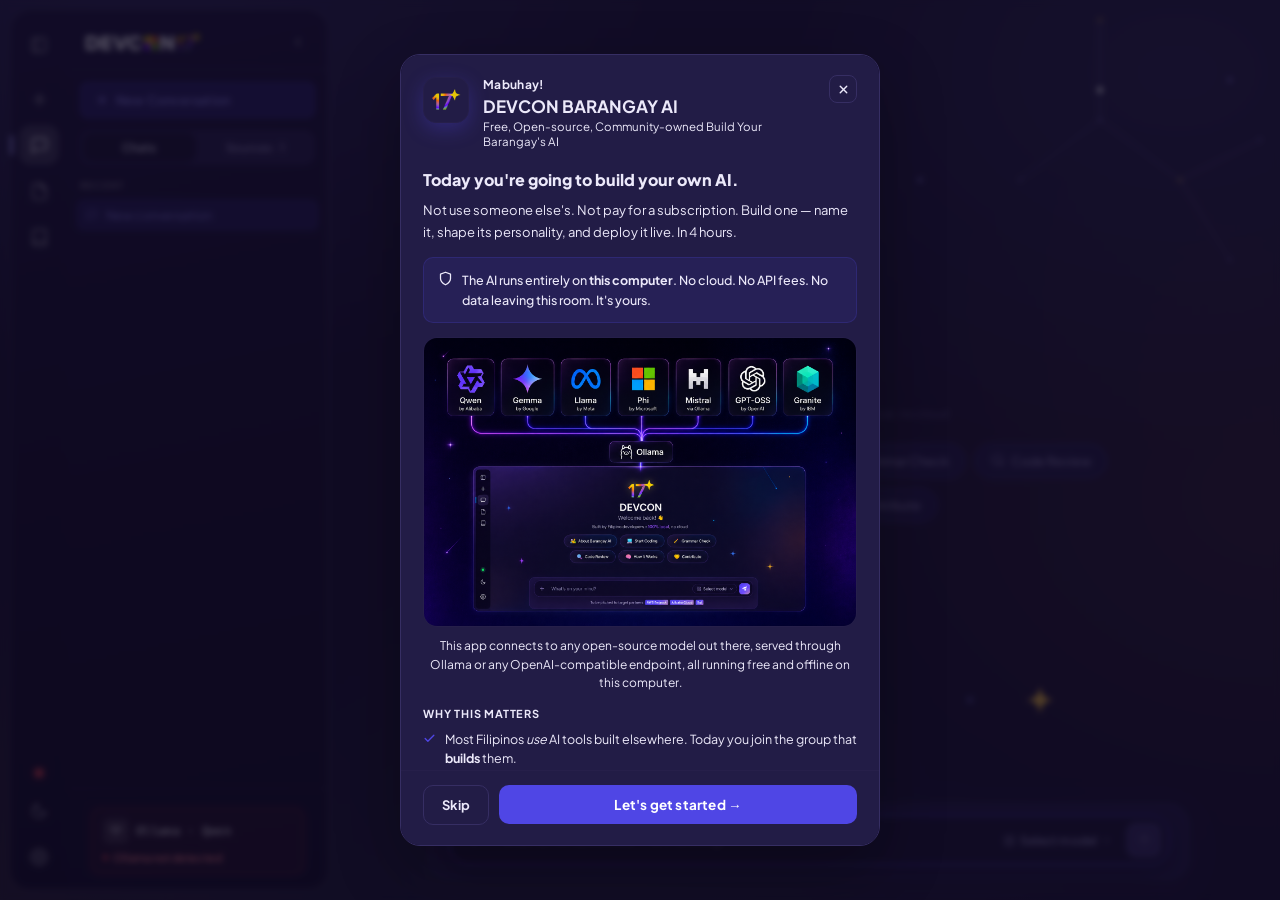
==== commit fe0ee74c: "Merge remote-tracking branch 'origin/main' into fix/hosted-model-discovery Conflicts were both place" ====
--- a/index.html
+++ b/index.html
@@ -578,7 +578,7 @@
       <div class="guide-step"><div class="guide-step-num">3</div><div class="guide-step-body">
         <b>Import into Vercel</b><p>On Vercel: <strong>Add New → Project</strong>, pick your repo, click <strong>Deploy</strong>. No config needed.</p></div></div>
       <div class="guide-step"><div class="guide-step-num">4</div><div class="guide-step-body">
-        <b>Get a free model key</b><p>Visitors can't reach the Ollama on <em>your</em> laptop — so the live copy borrows a hosted model. Get a free key at <a href="https://console.groq.com" target="_blank" rel="noopener">console.groq.com →</a> (no card needed). <em>Any OpenAI-compatible provider works if you already have one — but DeepSeek needs paid credits, so don't start there today.</em></p></div></div>
+        <b>Get your own free model key</b><p>Visitors can't reach the Ollama on <em>your</em> laptop — so the live copy borrows a hosted model. Sign up at <a href="https://console.groq.com" target="_blank" rel="noopener">console.groq.com →</a> (free, no card) and create the key on <em>your own</em> account. It stays yours: every message a visitor sends spends a little of <strong>your</strong> free daily allowance, and when that runs out your link goes quiet until it resets. Keep the key to yourself — sharing the link is the point, sharing the key never is. <em>Any OpenAI-compatible provider works if you already have one — but DeepSeek needs paid credits, so don't start there today.</em></p></div></div>
       <div class="guide-step"><div class="guide-step-num">5</div><div class="guide-step-body">
         <b>Add the key to Vercel — not to your code</b><p>On your project: <strong>Settings → Environment Variables</strong> → add <code>MODEL_API_KEY</code> with your key → <strong>Redeploy</strong>. Never paste a key into a file you commit: your repo is public, and keys in public repos get found and drained within hours.</p></div></div>
       <div class="guide-step"><div class="guide-step-num">6</div><div class="guide-step-body">
@@ -588,9 +588,9 @@
 
       <div class="modal-highlight" style="margin-top:14px">
         <svg width="15" height="15" viewBox="0 0 24 24" fill="none" stroke="currentColor" stroke-width="2" stroke-linecap="round" stroke-linejoin="round" style="flex-shrink:0;margin-top:1px"><path d="M12 22s8-4 8-10V5l-8-3-8 3v7c0 6 8 10 8 10z"/></svg>
-        <span><strong>Remember which one is the real one.</strong> The shared link runs on somebody else's computer, using a hosted model. The AI on <em>your</em> machine is the one that's free, offline, and private — nobody can meter it, price it, or switch it off. That's the one you actually built today.</span>
-      </div>
-      <p class="gp-page-sub" style="text-align:center;margin:14px 0 0">Stuck? Raise your hand — no dumb questions here.</p>
+        <span><strong>Remember which one is the real one.</strong> The shared link runs on somebody else's computer, on a hosted model metered against your own key. The AI on <em>your</em> machine is the one that's free, offline, and private — nobody can meter it, price it, or switch it off. That's the one you actually built today.</span>
+      </div>
+      <p class="gp-page-sub" style="text-align:center;margin:14px 0 0">Stuck? Raise your hand — no question is too basic.</p>
     </section>
 
   </div>
@@ -675,7 +675,7 @@
       <div style="margin-top:10px;background:var(--dc-blue-light);border:1px solid var(--border);border-radius:10px;overflow:hidden;margin-bottom:4px">
         <div style="display:grid;grid-template-columns:auto 1fr;font-size:12.5px">
           <div style="padding:9px 12px;border-bottom:1px solid var(--border-light);border-right:1px solid var(--border-light);font-weight:600;color:var(--text-primary);white-space:nowrap">Ask questions</div>
-          <div style="padding:9px 12px;border-bottom:1px solid var(--border-light);color:var(--text-secondary)">Raise your hand any time — there are no dumb questions here.</div>
+          <div style="padding:9px 12px;border-bottom:1px solid var(--border-light);color:var(--text-secondary)">Raise your hand any time — no question is too basic.</div>
           <div style="padding:9px 12px;border-bottom:1px solid var(--border-light);border-right:1px solid var(--border-light);font-weight:600;color:var(--text-primary);white-space:nowrap">Help each other</div>
           <div style="padding:9px 12px;border-bottom:1px solid var(--border-light);color:var(--text-secondary)">If your neighbor is stuck and you're not, help them. That's how open source works.</div>
           <div style="padding:9px 12px;border-bottom:1px solid var(--border-light);border-right:1px solid var(--border-light);font-weight:600;color:var(--text-primary);white-space:nowrap">Break things</div>
@@ -1510,7 +1510,7 @@
       <div class="settings-field">
         <label class="settings-label">What gets published</label>
         <div id="publish-summary"></div>
-        <span class="settings-hint">API keys are never written to this file — it goes to GitHub, where anyone could read it. Your hosted model's key belongs in a Vercel environment variable instead (step 4 below).</span>
+        <span class="settings-hint">API keys are never written to this file — it goes to GitHub, where anyone could read it. Your own hosted-model key belongs in a Vercel environment variable instead (step 4 below), where only the server can read it.</span>
       </div>
 
       <button class="settings-btn-primary" onclick="exportPublishConfig()" style="width:100%; margin-bottom:6px;">Download my-ai.json</button>
@@ -1528,12 +1528,12 @@
         <div class="guide-step"><div class="guide-step-num">3</div><div class="guide-step-body">
           <b>Import the repo on Vercel</b><p>Add New → Project → pick your fork → Deploy.</p></div></div>
         <div class="guide-step"><div class="guide-step-num">4</div><div class="guide-step-body">
-          <b>Give it a model to think with</b><p>Your visitors can't reach the Ollama on <em>your</em> laptop, so the live copy needs a hosted one. Get a free key at <a href="https://console.groq.com" target="_blank" rel="noopener" style="color:var(--dc-blue)">console.groq.com</a> (no card), then on Vercel: Settings → Environment Variables → add <code>MODEL_API_KEY</code> → Redeploy.</p></div></div>
+          <b>Give it a model to think with</b><p>Your visitors can't reach the Ollama on <em>your</em> laptop, so the live copy needs a hosted one. Create a key on <em>your own</em> free account at <a href="https://console.groq.com" target="_blank" rel="noopener" style="color:var(--dc-blue)">console.groq.com</a> (no card), then on Vercel: Settings → Environment Variables → add <code>MODEL_API_KEY</code> → Redeploy. The key is yours and so is the allowance it spends — every visitor's message draws on your free daily quota, which resets each day.</p></div></div>
       </div>
 
       <div class="modal-highlight">
         <svg width="15" height="15" viewBox="0 0 24 24" fill="none" stroke="currentColor" stroke-width="2" stroke-linecap="round" stroke-linejoin="round" style="flex-shrink:0;margin-top:1px"><circle cx="12" cy="12" r="10"/><line x1="12" y1="16" x2="12" y2="12"/><line x1="12" y1="8" x2="12.01" y2="8"/></svg>
-        <span>Your published copy answers using that hosted model — so it works for anyone, anywhere, but it isn't the private one. <strong>The offline AI on this computer stays the real one.</strong> The live link just proves you built it.</span>
+        <span>Your published copy answers using that hosted model — so it works for anyone, anywhere, but it isn't the private one, and every message it answers spends a little of your own free allowance. <strong>The offline AI on this computer stays the real one</strong> — unmetered, however much you use it. The live link just proves you built it.</span>
       </div>
 
       <button class="settings-btn-secondary" onclick="previewAsVisitor()" style="width:100%; margin-top:12px;">Preview what visitors will see</button>
--- a/styles.css
+++ b/styles.css
@@ -11,12 +11,23 @@
     --dc-blue-mid: color-mix(in srgb, var(--dc-blue) 85%, white);
     --dc-blue-tint: color-mix(in srgb, var(--dc-blue) 65%, white);
     --dc-blue-tint-light: color-mix(in srgb, var(--dc-blue) 45%, white);
-    --dc-accent: #00A8E8;
-    --dc-accent-light: #E0F5FC;
+    /* --dc-accent is NOT a second brand hue. Every one of its ~55 uses means
+       "the brand colour, but readable against this theme's ground" — that is a
+       lightness job, not a hue job. It used to be a fixed cyan (#00A8E8), which
+       is why a purple brand pick still left blue text scattered over the UI:
+       the swatch only relit --dc-blue and this stayed cyan forever. Deriving it
+       means one swatch pick carries every highlight, chip, icon and slider with
+       it. Light mode deepens the brand so it holds contrast on white panels;
+       dark mode lifts it off the violet ground (~5.2:1 on --bg-panel). */
+    --dc-accent: color-mix(in srgb, var(--dc-blue) 92%, black);
+    --dc-accent-light: color-mix(in srgb, var(--dc-blue) 10%, white);
     /* Rounding out the brand palette to match the DEVCON 17 mark's four-dot
        lockup (gold/orange/violet/green) so gradients can echo the logo
-       instead of staying blue-only. */
-    --dc-violet: #7C5CFF;
+       instead of staying blue-only. Gold/orange/green are fixed — they are the
+       logo's own dots and never read blue. Violet was the one dot that did
+       (#7C5CFF is blue-dominant), so it now tracks the brand as a lighter
+       companion; at the default brand it lands within a hair of the old hex. */
+    --dc-violet: color-mix(in srgb, var(--dc-blue) 72%, white);
     --dc-gold: #FFC93C;
     --dc-orange: #FF8A3D;
     --dc-green: #5FBF6B;
@@ -24,8 +35,17 @@
        bubbles laid on top of it read as raised surfaces instead of melting
        into the page — the old #F7F9FC was bright enough to glare and left
        cards with almost no edge. */
-    --bg-primary: #EBEFF9;
+    /* The neutral scale used to be a blue-gray family (#EBEFF9/#D0DDF0/
+       #8AA0B8/#4A6280/#0D1B2E). Against a purple brand every border, caption
+       and page edge read faintly blue — the "cold cast" half of the problem.
+       These are the violet-neutral counterparts, the same family the dark
+       theme already uses, and each one is equal or better on contrast. */
+    --bg-primary: #EDEBF7;
     --bg-panel: #FFFFFF;
+    /* Was referenced in 5+ places (guidebook tab pills, settings fields) but
+       never actually defined in either theme, so those surfaces silently
+       resolved to transparent. */
+    --bg-secondary: #F3F1FA;
     /* The sidebar/rail is a dark brand slab in both themes; a vertical
        blue→violet gradient (rather than a flat fill) ties it to the poster
        art and to the body glow behind it. */
@@ -34,11 +54,11 @@
         color-mix(in srgb, var(--dc-blue) 60%, black) 0%,
         color-mix(in srgb, var(--dc-blue) 42%, black) 52%,
         color-mix(in srgb, var(--dc-violet) 34%, black) 100%);
-    --text-primary: #0D1B2E;
-    --text-secondary: #4A6280;
-    --text-muted: #8AA0B8;
-    --border: #D0DDF0;
-    --border-light: #E8EFF8;
+    --text-primary: #171232;
+    --text-secondary: #5B5480;
+    --text-muted: #948EB4;
+    --border: #D7D2E8;
+    --border-light: #EAE7F4;
     --user-bubble: var(--dc-blue);
     --ai-bubble: #FFFFFF;
     /* Failure states used to be red end to end — surface, border, headings,
@@ -69,6 +89,10 @@
     --sb-text-faint: rgba(255,255,255,0.42);
     --sb-border: rgba(255,255,255,0.10);
     --sb-hover-bg: rgba(255,255,255,0.10);
+    /* The sidebar and icon rail are dark in BOTH themes, so anything tinted on
+       them needs the lifted accent even while the rest of the page is light —
+       --dc-accent's light-mode value would disappear against the slab. */
+    --sb-accent: color-mix(in srgb, var(--dc-blue) 55%, white);
 
     /* Ambient .bg-scene ink. Light mode can't use white dust (invisible on
        a near-white page) or gold (too pale), so both swap to saturated
@@ -94,7 +118,9 @@
     --user-bubble: var(--dc-blue);
     --ai-bubble: #221C46;
     --dc-blue-light: color-mix(in srgb, var(--dc-blue) 25%, var(--bg-panel));
-    --dc-accent-light: #241C4C;
+    --dc-accent: color-mix(in srgb, var(--dc-blue) 62%, white);
+    --dc-accent-light: color-mix(in srgb, var(--dc-blue) 10%, var(--bg-panel));
+    --bg-secondary: #1B1539;
     /* Lifted well off the deep violet ground — the light-mode red goes muddy
        against it, and the tints need more weight to stay visible. */
     /* Lifted off the deep violet ground, but not washed out: the previous
@@ -112,8 +138,8 @@
      17 poster, kept subtle so text and cards stay the primary focus. */
   [data-theme="dark"] body {
     background:
-      radial-gradient(1100px 750px at 12% -8%, rgba(124,92,255,0.22), transparent 60%),
-      radial-gradient(950px 700px at 92% 8%, rgba(0,168,232,0.16), transparent 55%),
+      radial-gradient(1100px 750px at 12% -8%, color-mix(in srgb, var(--dc-violet) 22%, transparent), transparent 60%),
+      radial-gradient(950px 700px at 92% 8%, color-mix(in srgb, var(--dc-accent) 16%, transparent), transparent 55%),
       radial-gradient(850px 650px at 100% 55%, rgba(255,138,61,0.10), transparent 55%),
       radial-gradient(900px 800px at 45% 115%, rgba(95,191,107,0.08), transparent 60%),
       radial-gradient(700px 600px at 0% 100%, rgba(255,201,60,0.07), transparent 55%),
@@ -244,7 +270,7 @@
      place so light mode's 2-stop blue→accent and dark mode's 3-stop
      blue→violet→gold both apply everywhere consistently, not just here. */
   .avatar.ai, .modal-logo, .dc-brand-gradient {
-    background: linear-gradient(135deg, var(--dc-blue) 0%, var(--dc-accent) 60%, var(--dc-gold) 130%);
+    background: linear-gradient(135deg, var(--dc-blue) 0%, var(--dc-violet) 60%, var(--dc-gold) 130%);
   }
   [data-theme="dark"] .avatar.ai,
   [data-theme="dark"] .modal-logo,
@@ -357,21 +383,21 @@
   }
 
   .model-badge {
-    background: rgba(0,168,232,0.12);
-    border: 1px solid rgba(0,168,232,0.25);
+    background: color-mix(in srgb, var(--sb-accent) 12%, transparent);
+    border: 1px solid color-mix(in srgb, var(--sb-accent) 25%, transparent);
     border-radius: 20px;
     padding: 5px 10px 5px 8px;
     display: flex;
     align-items: center;
     gap: 6px;
     font-size: 11px;
-    color: rgba(0,168,232,0.9);
+    color: var(--sb-accent);
     font-weight: 500;
   }
   .model-dot {
     width: 6px; height: 6px;
     border-radius: 50%;
-    background: #00A8E8;
+    background: var(--sb-accent);
     animation: pulse 2s infinite;
   }
   @keyframes pulse {
@@ -1518,7 +1544,7 @@
     transition: border-color 0.3s ease, box-shadow 0.4s ease;
   }
   [data-theme="dark"] .input-area {
-    box-shadow: 0 8px 40px rgba(0,168,232,0.1), 0 2px 8px rgba(0,0,0,0.2);
+    box-shadow: 0 8px 40px color-mix(in srgb, var(--dc-accent) 10%, transparent), 0 2px 8px rgba(0,0,0,0.2);
   }
   /* Hide footer details when floating — keep it compact like Gemini */
   .main.welcome-mode .legal-disclaimer {
@@ -1650,7 +1676,7 @@
 
   .send-btn {
     width: 36px; height: 36px;
-    background: linear-gradient(135deg, var(--dc-blue) 0%, var(--dc-accent) 100%);
+    background: linear-gradient(135deg, var(--dc-blue) 0%, var(--dc-violet) 100%);
     border: none;
     border-radius: 10px;
     cursor: pointer;
@@ -3085,7 +3111,7 @@
   .modal-backdrop {
     position: fixed;
     inset: 0;
-    background: rgba(5, 15, 35, 0.72);
+    background: rgba(14, 9, 32, 0.72);
     z-index: 200;
     display: flex;
     align-items: center;
@@ -3529,8 +3555,8 @@
   /* PULL TERMINAL — mimics a terminal window; stays dark in both themes */
   .pull-terminal-card {
     max-width: 520px;
-    background: #0d1117;
-    border: 1px solid #30363d;
+    background: #141024;
+    border: 1px solid #332B57;
     border-radius: 12px;
     overflow: hidden;
     padding: 0;
@@ -3538,8 +3564,8 @@
   .pull-terminal-titlebar {
     display: flex; align-items: center; gap: 10px;
     padding: 10px 12px;
-    background: #161b22;
-    border-bottom: 1px solid #30363d;
+    background: #1C1636;
+    border-bottom: 1px solid #332B57;
   }
   .pull-terminal-dots { display: flex; gap: 6px; flex-shrink: 0; }
   .pull-terminal-dots span { width: 10px; height: 10px; border-radius: 50%; display: block; }
@@ -3547,23 +3573,23 @@
   .pull-terminal-dots span:nth-child(2) { background: #ffbd2e; }
   .pull-terminal-dots span:nth-child(3) { background: #27c93f; }
   .pull-terminal-title {
-    flex: 1; font-family: var(--font-mono); font-size: 12px; color: #8b949e; text-align: center;
+    flex: 1; font-family: var(--font-mono); font-size: 12px; color: #948DBA; text-align: center;
     overflow: hidden; text-overflow: ellipsis; white-space: nowrap;
   }
   .pull-terminal-close {
-    background: none; border: none; color: #8b949e; cursor: pointer; padding: 3px;
+    background: none; border: none; color: #948DBA; cursor: pointer; padding: 3px;
     display: flex; align-items: center; justify-content: center; border-radius: 4px; flex-shrink: 0;
   }
-  .pull-terminal-close:hover { background: #30363d; color: #e6edf3; }
+  .pull-terminal-close:hover { background: #332B57; color: #ECE9FA; }
   .pull-terminal-log {
     margin: 0; padding: 14px 16px;
     height: 260px; overflow-y: auto;
     font-family: var(--font-mono); font-size: 12px; line-height: 1.7;
-    color: #c9d1d9; background: #0d1117;
+    color: #D5D0E8; background: #141024;
     white-space: pre-wrap; word-break: break-all;
   }
   .pull-terminal-log::-webkit-scrollbar { width: 4px; }
-  .pull-terminal-log::-webkit-scrollbar-thumb { background: #30363d; border-radius: 2px; }
+  .pull-terminal-log::-webkit-scrollbar-thumb { background: #332B57; border-radius: 2px; }
   .pull-term-line.ok  { color: #7ee787; font-weight: 700; }
   .pull-term-line.err { color: #ff7b72; font-weight: 700; }
   .rec-cpu-note { font-size: 11.5px; color: var(--text-muted); margin: 2px 0 8px; }
@@ -4029,7 +4055,7 @@
   .settings-modal {
     position: fixed;
     inset: 0;
-    background: rgba(5, 15, 35, 0.72);
+    background: rgba(14, 9, 32, 0.72);
     z-index: 500;
     display: none;
     align-items: center;
@@ -4513,7 +4539,7 @@
     content: '';
     position: absolute; left: -9px; top: 10px; bottom: 10px;
     width: 3px; border-radius: 3px;
-    background: var(--dc-accent);
+    background: var(--sb-accent);
   }
   .rail-spacer { flex: 1; }
   .rail-dot {
@@ -4617,7 +4643,7 @@
   .seg-tabs button.on {
     background: var(--bg-panel);
     color: var(--text-primary);
-    box-shadow: 0 1px 4px rgba(22,32,46,0.1);
+    box-shadow: 0 1px 4px rgba(30,22,58,0.10);
   }
   [data-theme="dark"] .seg-tabs button.on { background: var(--bg-primary); }
   #sidebar[data-tab="sources"] .sidebar-section,
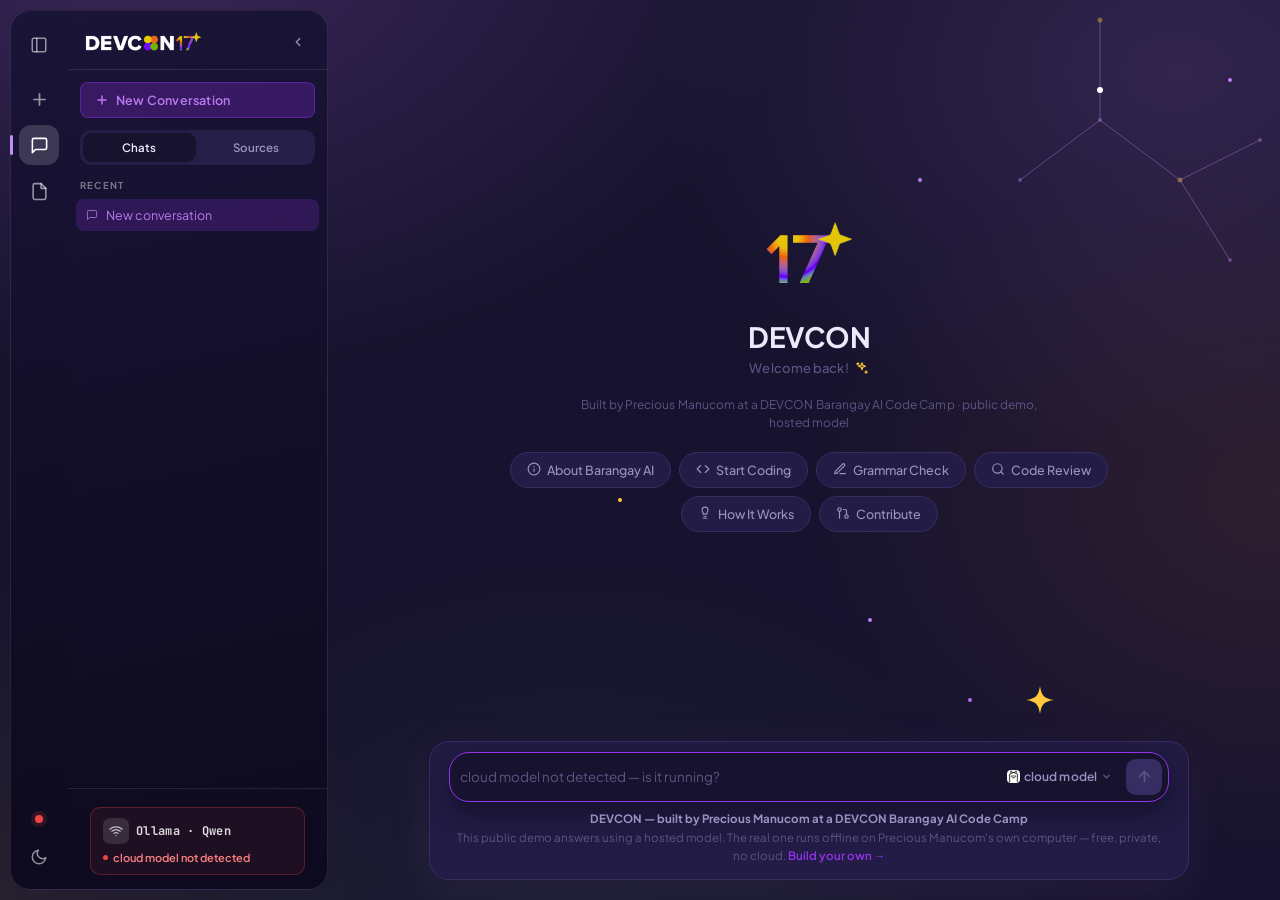
==== commit eda652f9: "feat: theme-aware brand color — purple in dark mode, pink in light mode The default brand color is n" ====
--- a/index.html
+++ b/index.html
@@ -1334,11 +1334,11 @@
         <label class="settings-label">Brand Color</label>
         <div class="color-row">
           <label class="color-pick-wrap">
-            <input type="color" id="settings-brand-color" value="#4F46E5" oninput="previewColor('brand', this.value)">
-            <span class="color-pick-label" id="settings-brand-color-label">#4F46E5</span>
+            <input type="color" id="settings-brand-color" value="#9333EA" oninput="previewColor('brand', this.value)">
+            <span class="color-pick-label" id="settings-brand-color-label">#9333EA</span>
           </label>
           <div class="color-swatch-row" id="brand-swatches">
-            <button class="color-swatch active" style="background:#4F46E5" data-color="#4F46E5" onclick="setSwatchColor('brand','#4F46E5',this)" title="Violet"></button>
+            <button class="color-swatch active" style="background:#9333EA" data-color="#9333EA" onclick="setSwatchColor('brand','#9333EA',this)" title="Purple"></button>
             <button class="color-swatch" style="background:#0057B8" data-color="#0057B8" onclick="setSwatchColor('brand','#0057B8',this)" title="Blue"></button>
             <button class="color-swatch" style="background:#FFC93C" data-color="#FFC93C" onclick="setSwatchColor('brand','#FFC93C',this)" title="Yellow"></button>
             <button class="color-swatch" style="background:#5FBF6B" data-color="#5FBF6B" onclick="setSwatchColor('brand','#5FBF6B',this)" title="Green"></button>
--- a/styles.css
+++ b/styles.css
@@ -1,5 +1,9 @@
   :root {
-    --dc-blue: #4F46E5;
+    /* Pre-JS fallback only — app/chat.js's applyDefaultBrandColor() sets the
+       real inline value on <html> once it runs: purple in dark mode, pink in
+       light mode (unless a student picked a custom brand color). This just
+       keeps the flash-before-load color roughly in the right family. */
+    --dc-blue: #EC4899;
     /* Shades/tints below are all derived from --dc-blue via color-mix (read
        live at paint time), tuned to match the original fixed hex values
        exactly when --dc-blue is the default. A brand-color swatch pick
@@ -105,6 +109,12 @@
      the brand blue kept for interactive elements; gold is a sparing accent
      for special highlights, echoing the poster's "17" star. */
   [data-theme="dark"] {
+    /* Default brand color for dark mode — pink (:root, above) is a light-mode
+       color and reads muddy against this indigo/violet backdrop. Purple here
+       is also the pre-JS fallback: app/chat.js's applyDefaultBrandColor()
+       sets the same value inline once it runs, unless a student customized
+       their brand color in Settings. */
+    --dc-blue: #9333EA;
     --bg-primary: #17132E;
     --bg-panel: #221C46;
     --bg-sidebar: linear-gradient(168deg, #1A1438 0%, #120E26 55%, #0D0A1F 100%);
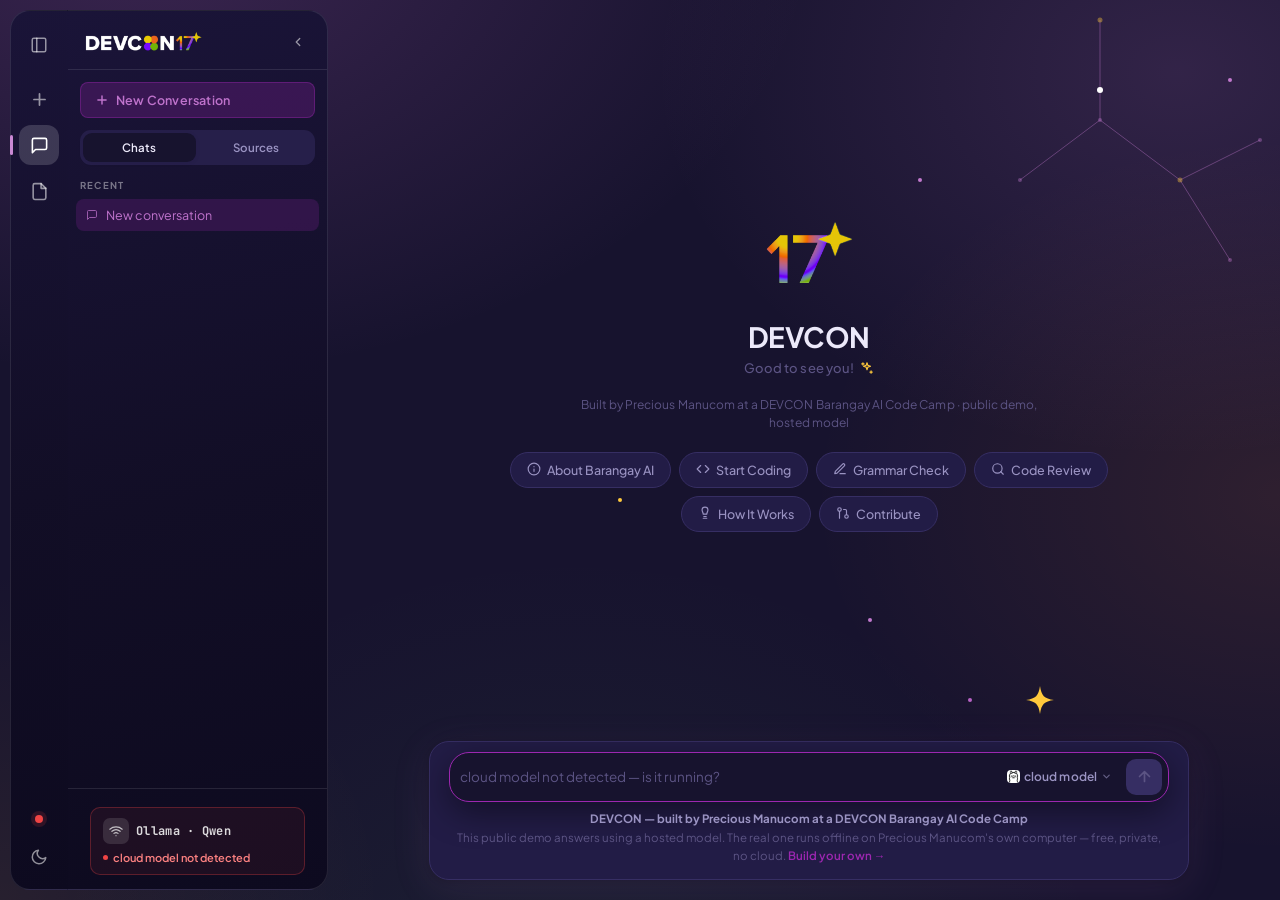
==== commit dc3911b4: "fix: dark-mode default purple was too blue — shift toward magenta #9333EA sits at hue ~271°, right o" ====
--- a/index.html
+++ b/index.html
@@ -1334,11 +1334,11 @@
         <label class="settings-label">Brand Color</label>
         <div class="color-row">
           <label class="color-pick-wrap">
-            <input type="color" id="settings-brand-color" value="#9333EA" oninput="previewColor('brand', this.value)">
-            <span class="color-pick-label" id="settings-brand-color-label">#9333EA</span>
+            <input type="color" id="settings-brand-color" value="#9C27B0" oninput="previewColor('brand', this.value)">
+            <span class="color-pick-label" id="settings-brand-color-label">#9C27B0</span>
           </label>
           <div class="color-swatch-row" id="brand-swatches">
-            <button class="color-swatch active" style="background:#9333EA" data-color="#9333EA" onclick="setSwatchColor('brand','#9333EA',this)" title="Purple"></button>
+            <button class="color-swatch active" style="background:#9C27B0" data-color="#9C27B0" onclick="setSwatchColor('brand','#9C27B0',this)" title="Purple"></button>
             <button class="color-swatch" style="background:#0057B8" data-color="#0057B8" onclick="setSwatchColor('brand','#0057B8',this)" title="Blue"></button>
             <button class="color-swatch" style="background:#FFC93C" data-color="#FFC93C" onclick="setSwatchColor('brand','#FFC93C',this)" title="Yellow"></button>
             <button class="color-swatch" style="background:#5FBF6B" data-color="#5FBF6B" onclick="setSwatchColor('brand','#5FBF6B',this)" title="Green"></button>
--- a/styles.css
+++ b/styles.css
@@ -114,7 +114,7 @@
        is also the pre-JS fallback: app/chat.js's applyDefaultBrandColor()
        sets the same value inline once it runs, unless a student customized
        their brand color in Settings. */
-    --dc-blue: #9333EA;
+    --dc-blue: #9C27B0;
     --bg-primary: #17132E;
     --bg-panel: #221C46;
     --bg-sidebar: linear-gradient(168deg, #1A1438 0%, #120E26 55%, #0D0A1F 100%);
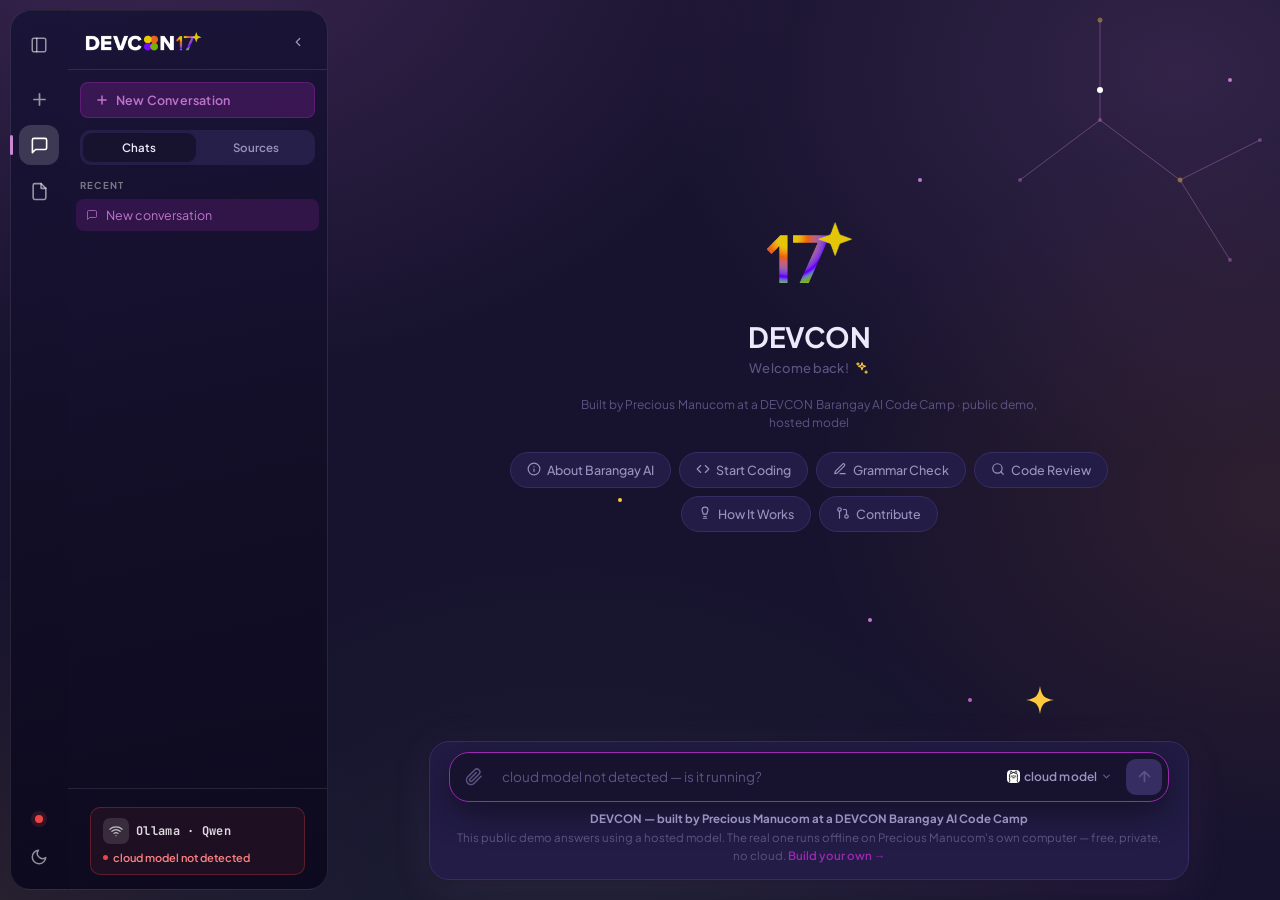
==== commit 027f2c5d: "feat: attach photos/docs to a single chat message New paperclip button in the composer (also accepts" ====
--- a/index.html
+++ b/index.html
@@ -245,7 +245,8 @@
     <svg width="15" height="15" viewBox="0 0 24 24" fill="none" stroke="currentColor" stroke-width="2.5" stroke-linecap="round" stroke-linejoin="round"><polyline points="6,9 12,15 18,9"/></svg>
   </button>
 
-  <div class="input-area" id="input-area">
+  <div class="input-area" id="input-area" ondragover="handleComposerDragOver(event)" ondragleave="handleComposerDragLeave(event)" ondrop="handleComposerDrop(event)">
+    <div class="drag-hint" id="drag-hint">📎 Drop to attach</div>
     <!-- Model picker (floats above input-box) -->
     <div class="model-dropdown" id="model-dropdown" data-owner-only data-visitor-ok>
       <div class="model-dd-search-row">
@@ -262,6 +263,10 @@
            itself can't report this, since it always fills the width it's
            given. Kept inside .input-box so it inherits the same font. -->
       <span class="composer-measure" id="composer-measure" aria-hidden="true"></span>
+
+      <!-- Photos/docs picked or dropped for THIS message only — not saved to
+           Sources. Populated by app/attachments.js, cleared on send. -->
+      <div id="attach-preview"></div>
 
       <div class="composer-controls" id="composer-controls">
         <!-- The whole tools menu is owner-only: every item in it (add a source,
@@ -294,6 +299,13 @@
             </button>
           </div>
         </div>
+        <!-- Per-message attach: photos or docs for THIS question only. Visitor-ok
+             on purpose — unlike "Add file" above (which grows the owner's permanent
+             knowledge base), this doesn't change the AI or persist anything. -->
+        <button class="tools-btn" id="attach-btn" data-visitor-ok onclick="triggerAttachPicker()" title="Attach a photo or document — this message only">
+          <svg width="18" height="18" viewBox="0 0 24 24" fill="none" stroke="currentColor" stroke-width="2" stroke-linecap="round" stroke-linejoin="round"><path d="M21.44 11.05l-9.19 9.19a6 6 0 0 1-8.49-8.49l9.19-9.19a4 4 0 0 1 5.66 5.66l-9.2 9.19a2 2 0 0 1-2.83-2.83l8.49-8.48"/></svg>
+        </button>
+        <input type="file" id="chat-attach-input" accept="image/*,.pdf,.docx,.txt,.md,.markdown,.json,.csv,.log" multiple style="display:none" onchange="handleAttachFileInput(this)">
         <textarea
           id="message-input"
           placeholder="What's on your mind?"
@@ -1575,6 +1587,7 @@
 <script src="app/sessions.js"></script>
 <script src="app/settings.js"></script>
 <script src="app/training.js"></script>
+<script src="app/attachments.js"></script>
 <script src="app/onboarding.js"></script>
 <script src="app/models.js"></script>
 <script src="app/chat.js"></script>
--- a/styles.css
+++ b/styles.css
@@ -1867,6 +1867,78 @@
     background: var(--dc-accent-light);
     color: var(--dc-accent);
   }
+
+  /* ── CHAT ATTACHMENTS (app/attachments.js) ─────────────────────────── */
+  #attach-preview:empty { display: none; }
+  .attach-chip-row {
+    display: flex;
+    flex-wrap: wrap;
+    gap: 6px;
+    padding: 2px 4px 4px;
+  }
+  .attach-chip {
+    display: inline-flex;
+    align-items: center;
+    gap: 5px;
+    max-width: 170px;
+    padding: 3px 4px 3px 8px;
+    background: var(--bg-panel);
+    border: 1px solid var(--border);
+    border-radius: 8px;
+    font-size: 12px;
+    color: var(--text-secondary);
+  }
+  .attach-chip svg { flex-shrink: 0; color: var(--dc-blue); }
+  .attach-chip-name {
+    overflow: hidden;
+    text-overflow: ellipsis;
+    white-space: nowrap;
+  }
+  .attach-chip-image { padding-left: 0; }
+  .attach-chip-image img {
+    width: 30px;
+    height: 30px;
+    object-fit: cover;
+    border-radius: 6px;
+    display: block;
+  }
+  .attach-chip-remove {
+    border: none;
+    background: transparent;
+    color: var(--text-muted);
+    cursor: pointer;
+    font-size: 15px;
+    line-height: 1;
+    padding: 0 4px;
+    border-radius: 4px;
+  }
+  .attach-chip-remove:hover { color: var(--dc-blue); background: var(--dc-blue-light); }
+  /* Sent messages (live send + history replay) reuse the same chip markup
+     without the remove button — a bit larger since there's no row of other
+     controls competing for space inside a message bubble. */
+  .bubble .attach-chip-row { padding: 0 0 8px; }
+  .bubble .attach-chip-image img { width: 120px; height: 120px; }
+  .bubble .attach-chip { max-width: 220px; }
+
+  /* Drop-to-attach overlay on the composer — #input-area is already
+     position:absolute, so this just needs inset:0 against it. */
+  .drag-hint {
+    display: none;
+    position: absolute;
+    inset: 0;
+    align-items: center;
+    justify-content: center;
+    background: color-mix(in srgb, var(--dc-blue) 12%, var(--bg-panel));
+    border: 2px dashed var(--dc-blue);
+    border-radius: var(--radius-lg);
+    color: var(--dc-blue);
+    font-weight: 600;
+    font-size: 13px;
+    pointer-events: none;
+    z-index: 5;
+  }
+  #input-area.drag-over .drag-hint { display: flex; }
+
   .tools-dropdown {
     position: absolute;
     bottom: calc(100% + 8px);
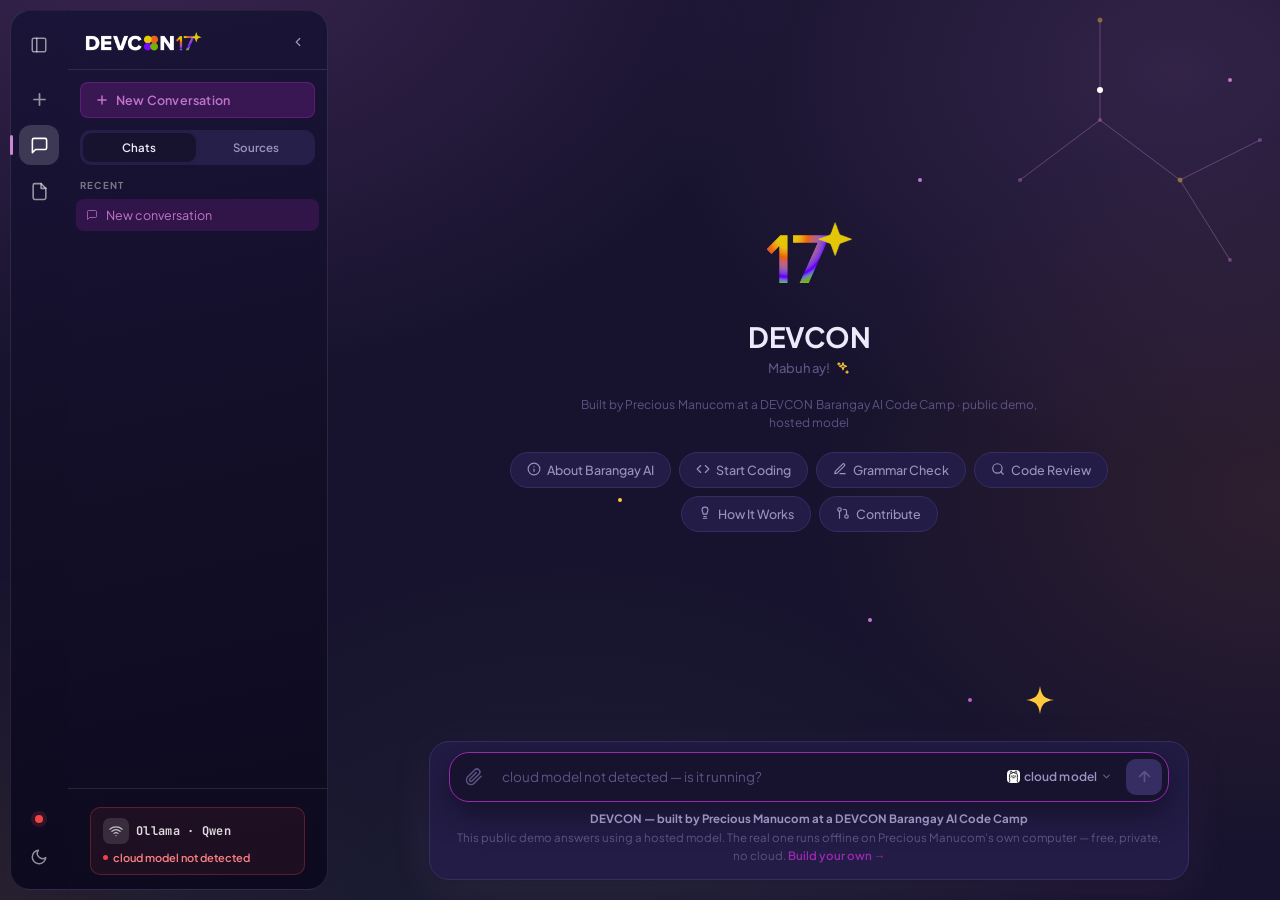
==== commit c7775a16: "feat: recommend qwen2.5vl:3b as the vision model, everywhere that matters - app/models.js: added to " ====
--- a/index.html
+++ b/index.html
@@ -302,7 +302,7 @@
         <!-- Per-message attach: photos or docs for THIS question only. Visitor-ok
              on purpose — unlike "Add file" above (which grows the owner's permanent
              knowledge base), this doesn't change the AI or persist anything. -->
-        <button class="tools-btn" id="attach-btn" data-visitor-ok onclick="triggerAttachPicker()" title="Attach a photo or document — this message only">
+        <button class="tools-btn" id="attach-btn" data-visitor-ok onclick="triggerAttachPicker()" title="Attach a photo or document — this message only. For the AI to actually see a photo, pull a vision model first: ollama pull qwen2.5vl:3b">
           <svg width="18" height="18" viewBox="0 0 24 24" fill="none" stroke="currentColor" stroke-width="2" stroke-linecap="round" stroke-linejoin="round"><path d="M21.44 11.05l-9.19 9.19a6 6 0 0 1-8.49-8.49l9.19-9.19a4 4 0 0 1 5.66 5.66l-9.2 9.19a2 2 0 0 1-2.83-2.83l8.49-8.48"/></svg>
         </button>
         <input type="file" id="chat-attach-input" accept="image/*,.pdf,.docx,.txt,.md,.markdown,.json,.csv,.log" multiple style="display:none" onchange="handleAttachFileInput(this)">
--- a/styles.css
+++ b/styles.css
@@ -1923,7 +1923,15 @@
   /* Drop-to-attach overlay on the composer — #input-area is already
      position:absolute, so this just needs inset:0 against it. */
   .drag-hint {
-    display: none;
+    /* display:flex at all times (not display:none) so opacity can transition
+       — display can't animate, and a single stuck/transitional frame reading
+       as a hard on/off toggle is what made this look broken rather than a
+       clean highlight. opacity+visibility together also means it's never a
+       hit-testable no-op box hanging around at opacity 0. */
+    display: flex;
+    opacity: 0;
+    visibility: hidden;
+    transition: opacity 0.15s ease, visibility 0.15s ease;
     position: absolute;
     inset: 0;
     align-items: center;
@@ -1937,7 +1945,7 @@
     pointer-events: none;
     z-index: 5;
   }
-  #input-area.drag-over .drag-hint { display: flex; }
+  #input-area.drag-over .drag-hint { opacity: 1; visibility: visible; }
 
   .tools-dropdown {
     position: absolute;
@@ -2548,12 +2556,14 @@
     white-space: nowrap;
     flex-shrink: 0;
   }
-  .model-dd-badge.rec   { background: rgba(34,197,94,0.14);  color: #16A34A; }
-  .model-dd-badge.fast  { background: rgba(245,158,11,0.16); color: #B45309; }
-  .model-dd-badge.smart { background: rgba(139,92,246,0.14); color: #7C3AED; }
-  [data-theme="dark"] .model-dd-badge.rec   { color: #4ADE80; }
-  [data-theme="dark"] .model-dd-badge.fast  { color: #FBBF24; }
-  [data-theme="dark"] .model-dd-badge.smart { color: #A78BFA; }
+  .model-dd-badge.rec    { background: rgba(34,197,94,0.14);  color: #16A34A; }
+  .model-dd-badge.fast   { background: rgba(245,158,11,0.16); color: #B45309; }
+  .model-dd-badge.smart  { background: rgba(139,92,246,0.14); color: #7C3AED; }
+  .model-dd-badge.vision { background: rgba(14,165,233,0.14); color: #0284C7; }
+  [data-theme="dark"] .model-dd-badge.rec    { color: #4ADE80; }
+  [data-theme="dark"] .model-dd-badge.fast   { color: #FBBF24; }
+  [data-theme="dark"] .model-dd-badge.smart  { color: #A78BFA; }
+  [data-theme="dark"] .model-dd-badge.vision { color: #38BDF8; }
   .model-dd-dot.checking {
     background: #F59E0B;
     animation: dot-pulse 1s ease-in-out infinite;
